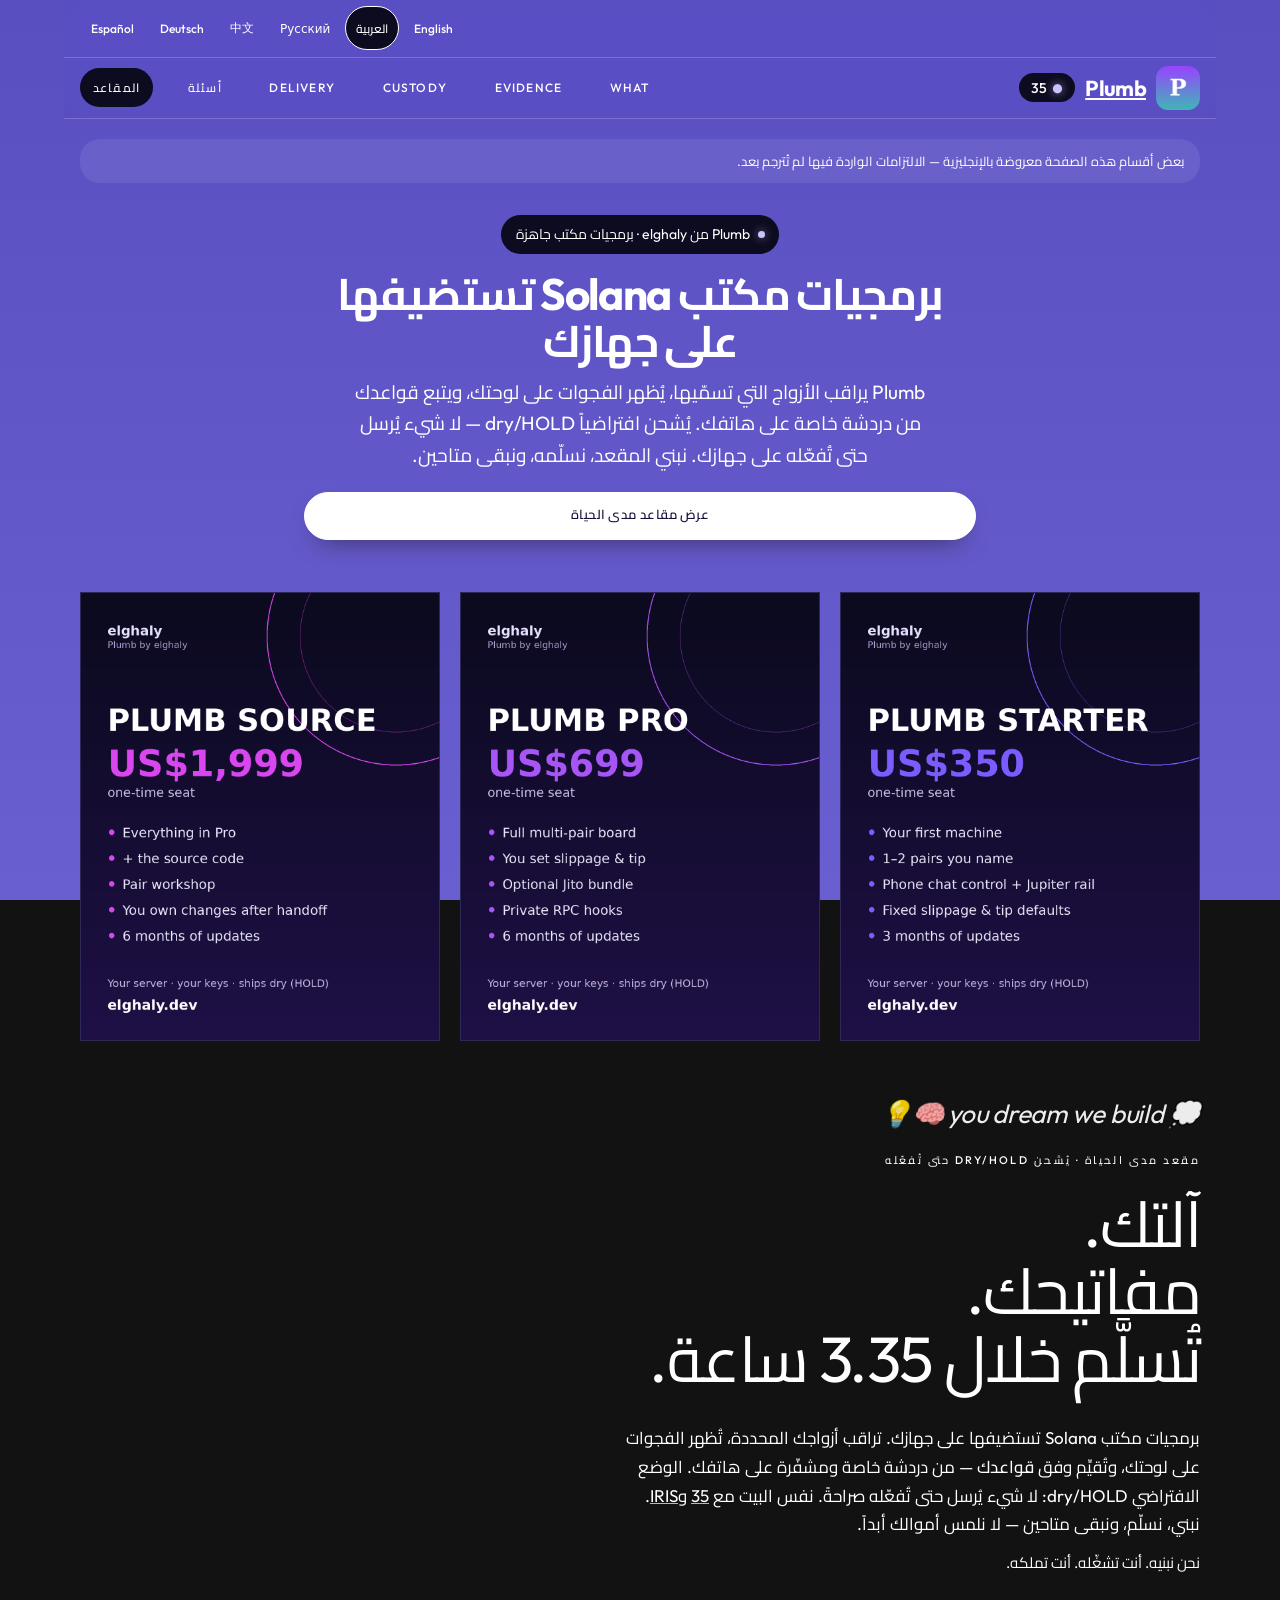
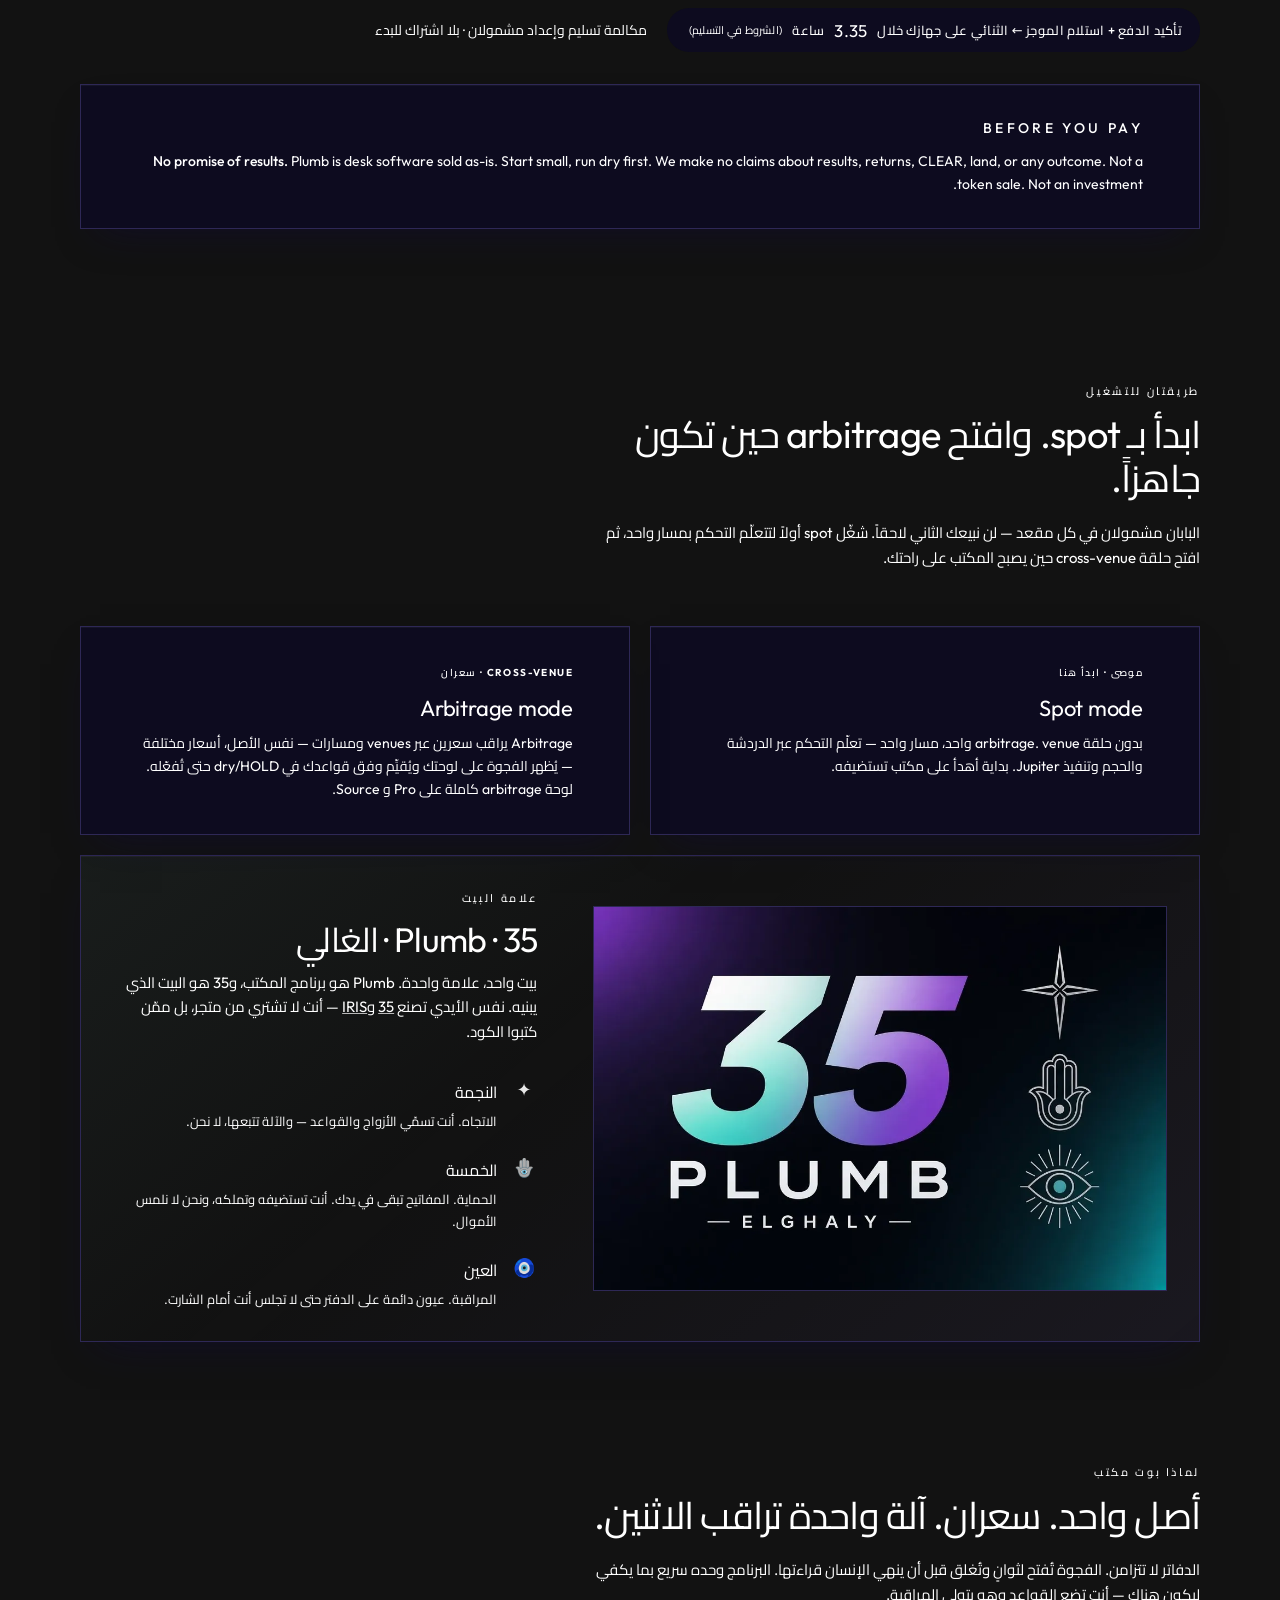
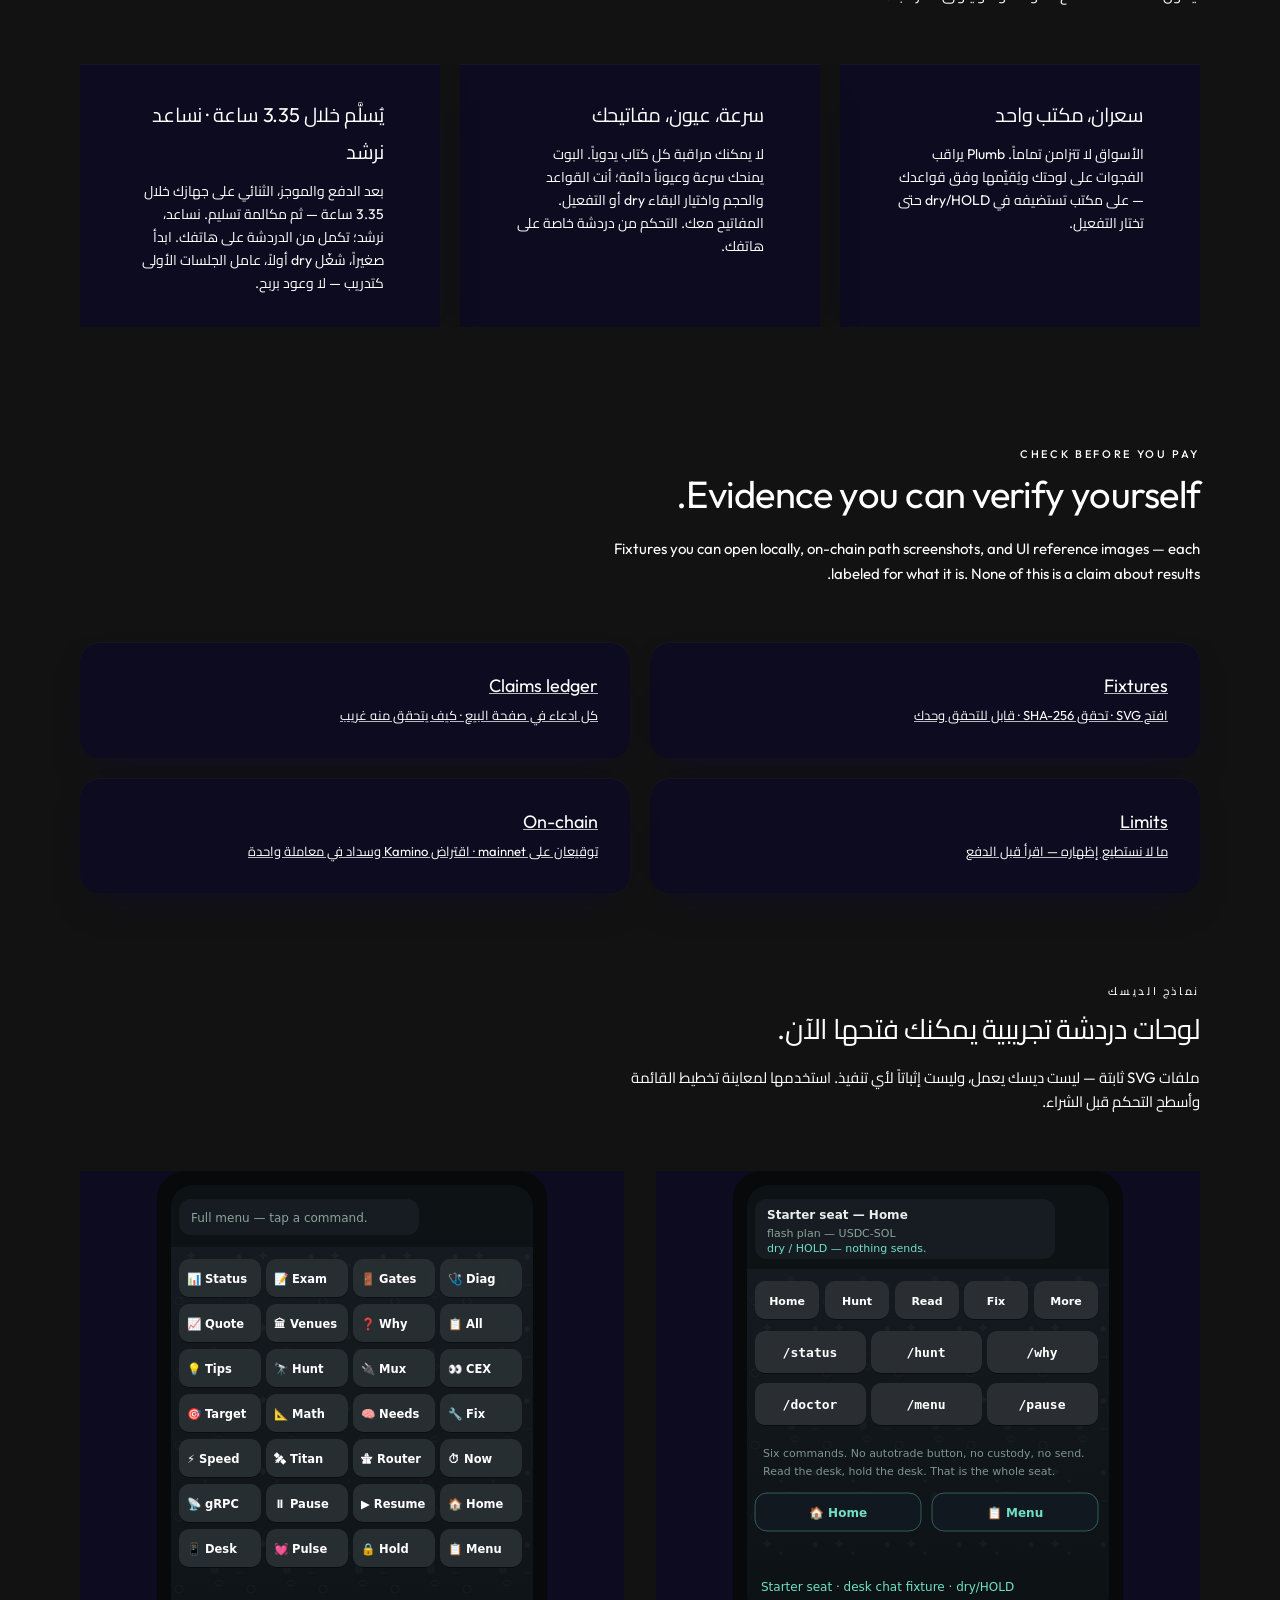
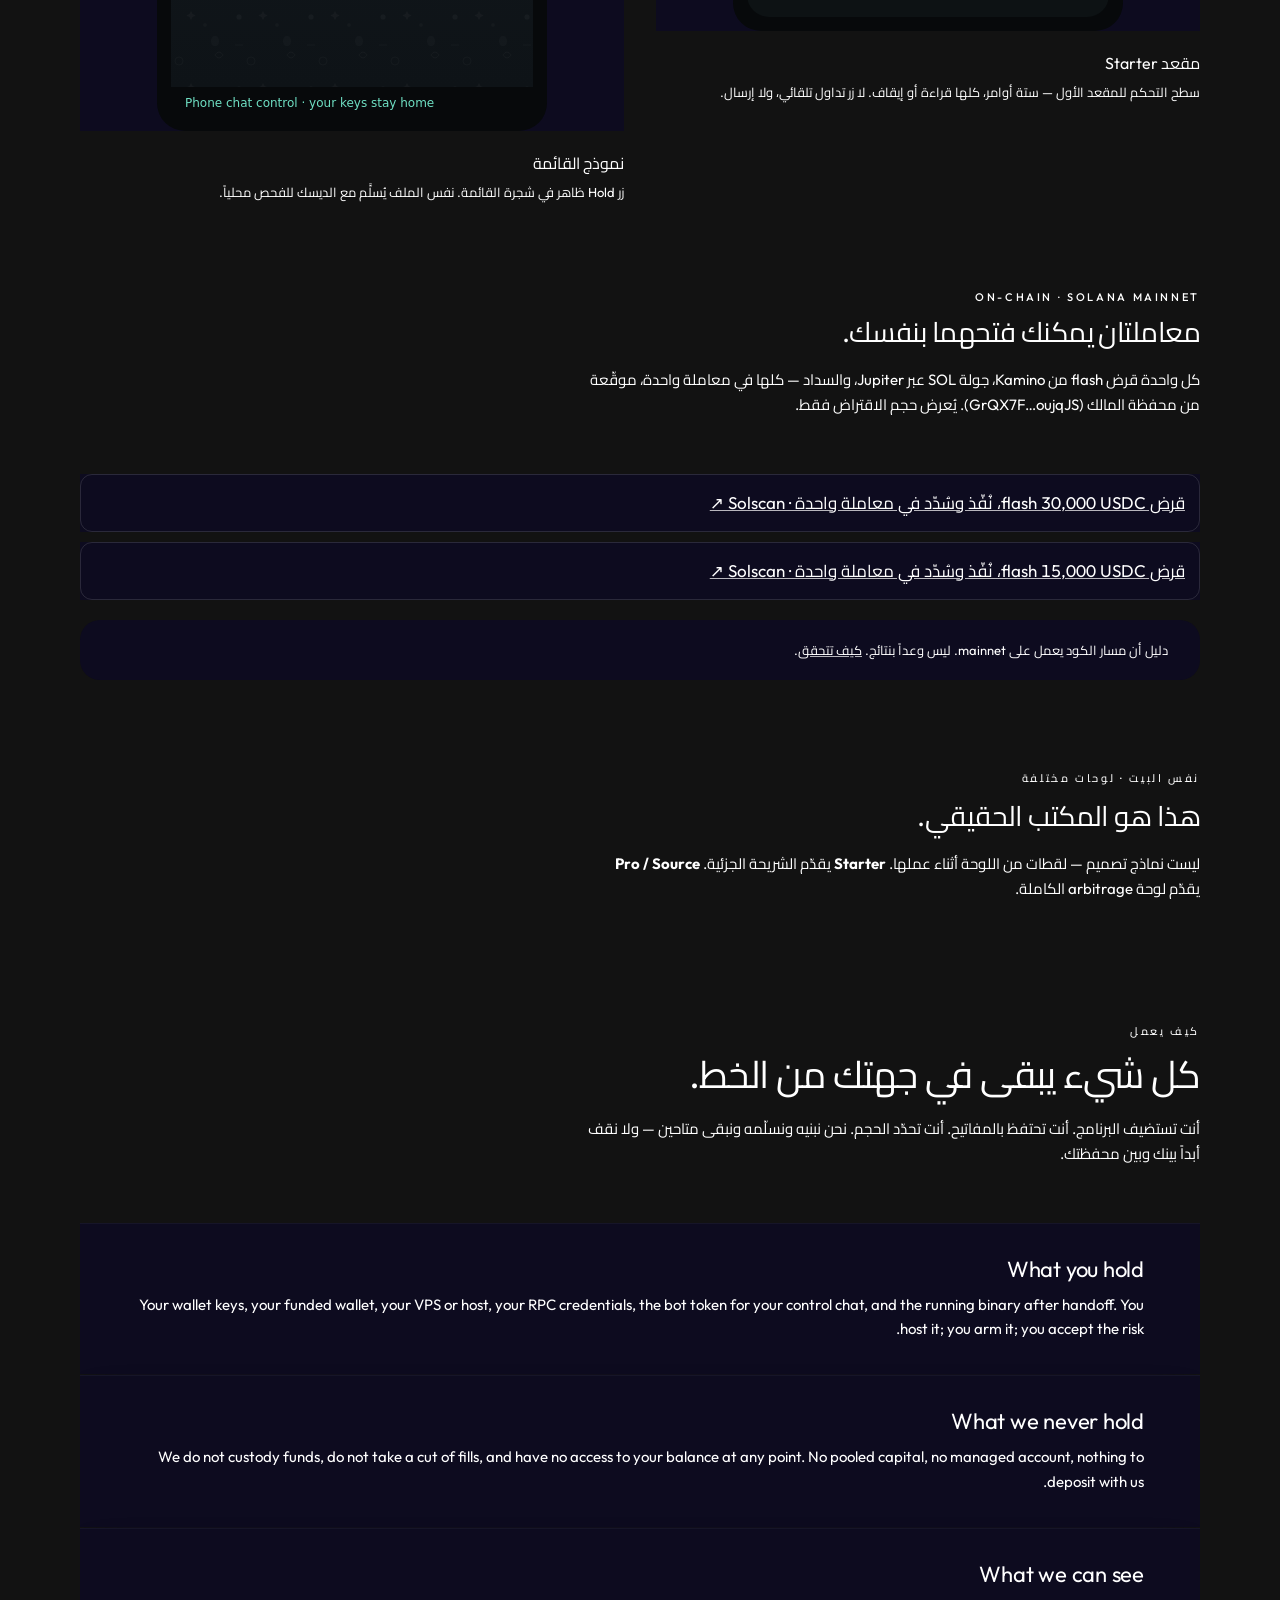
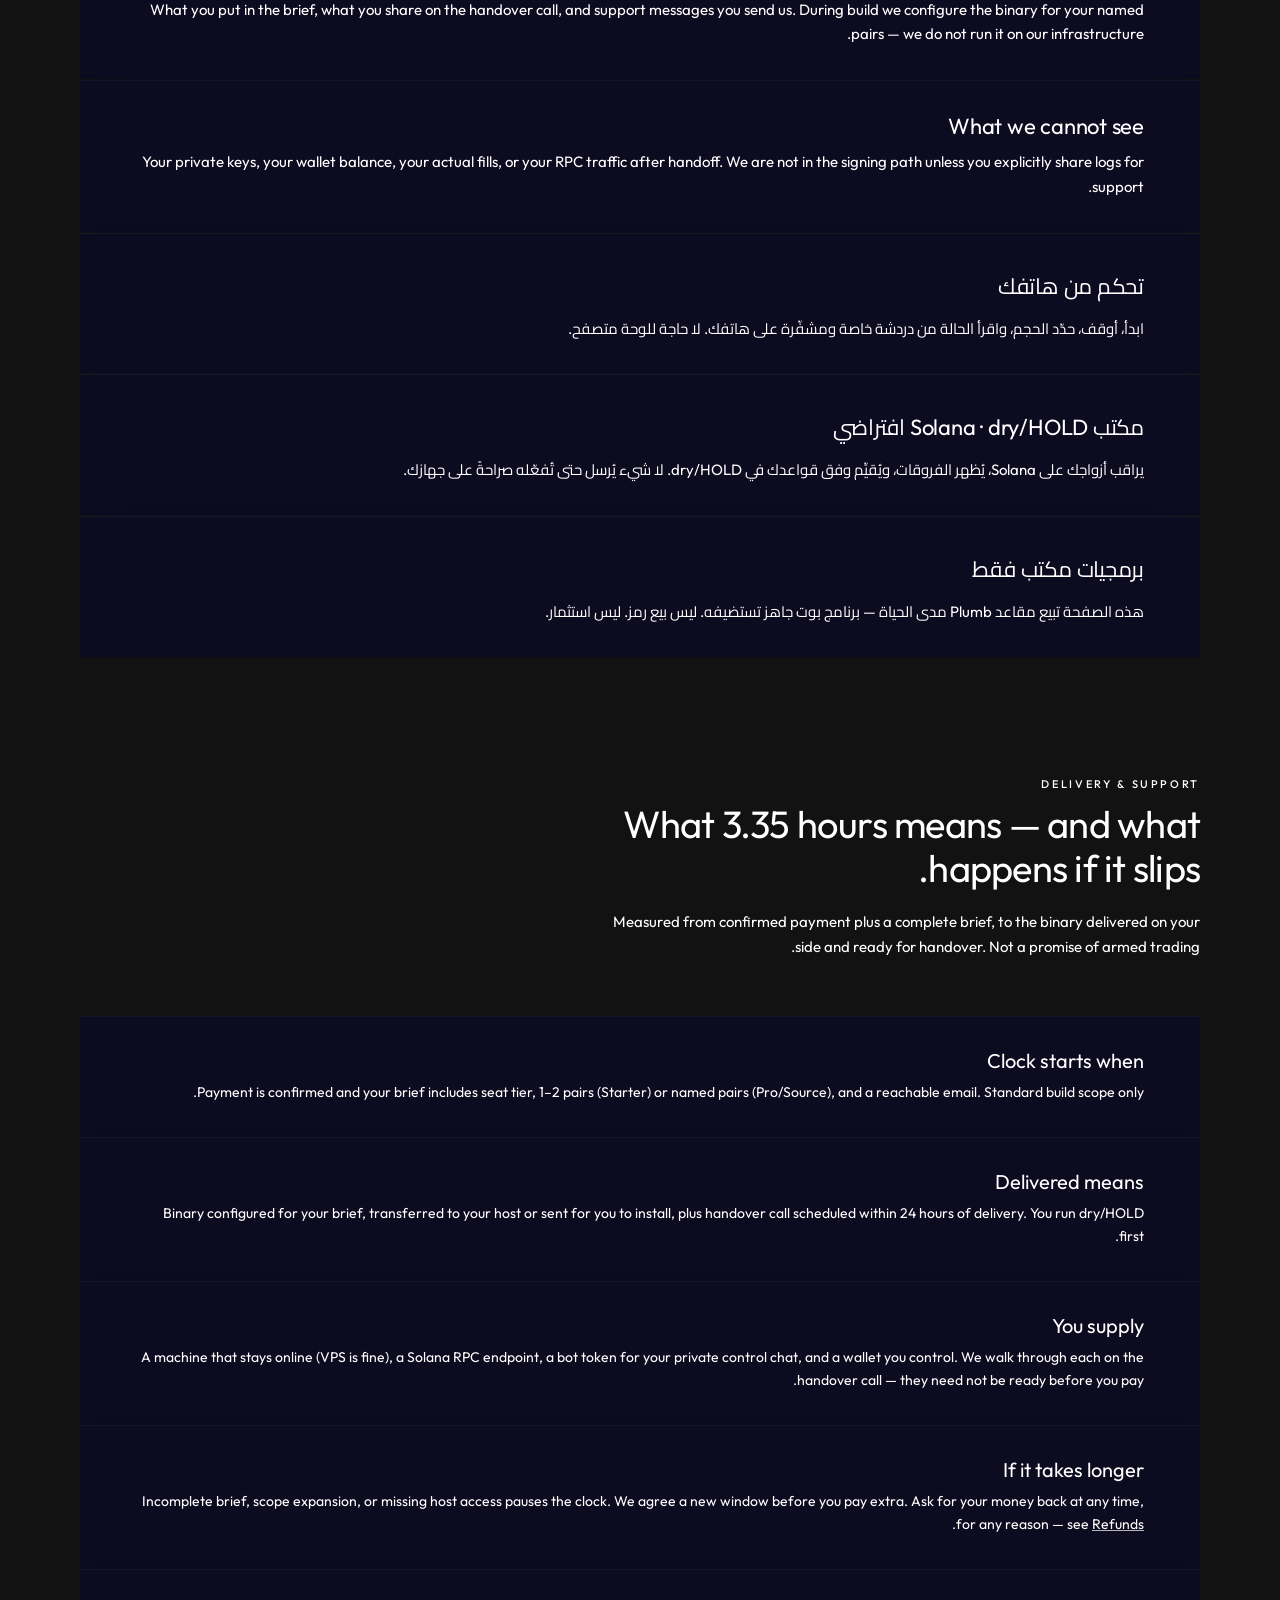
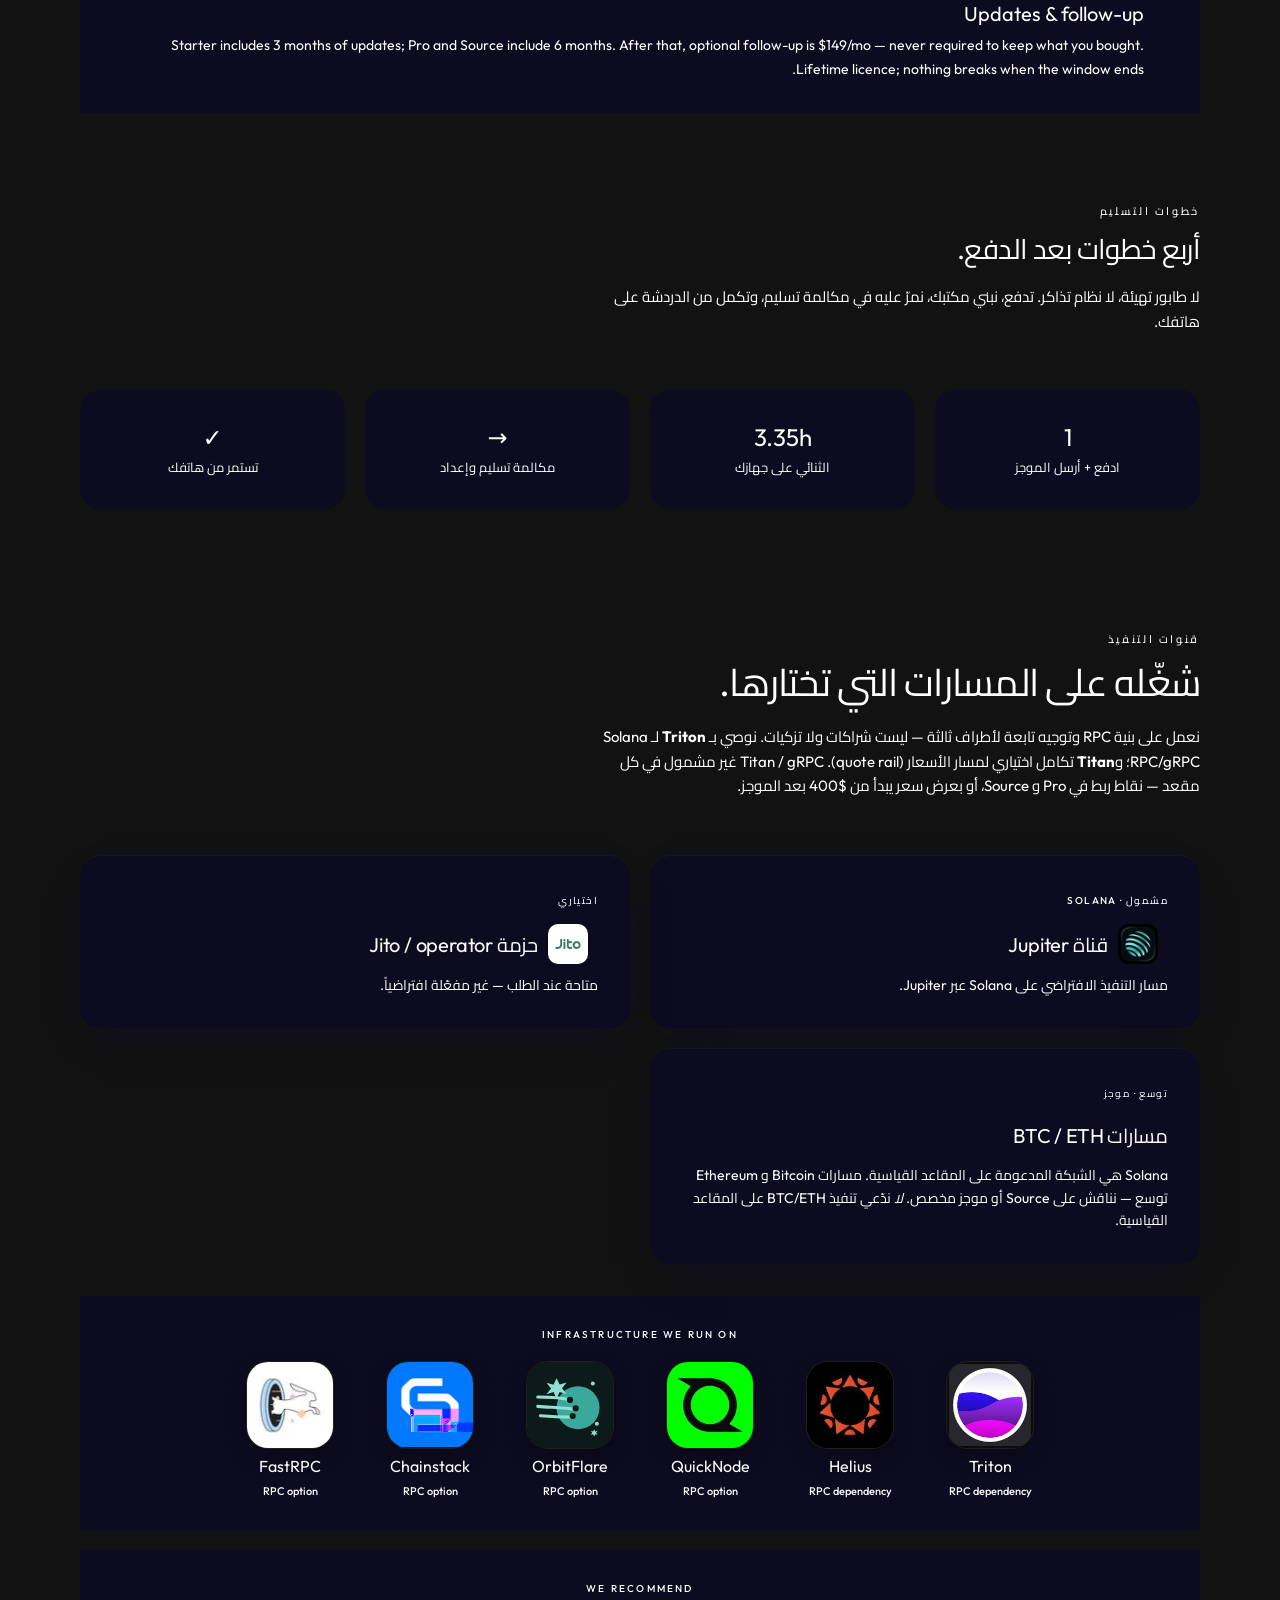
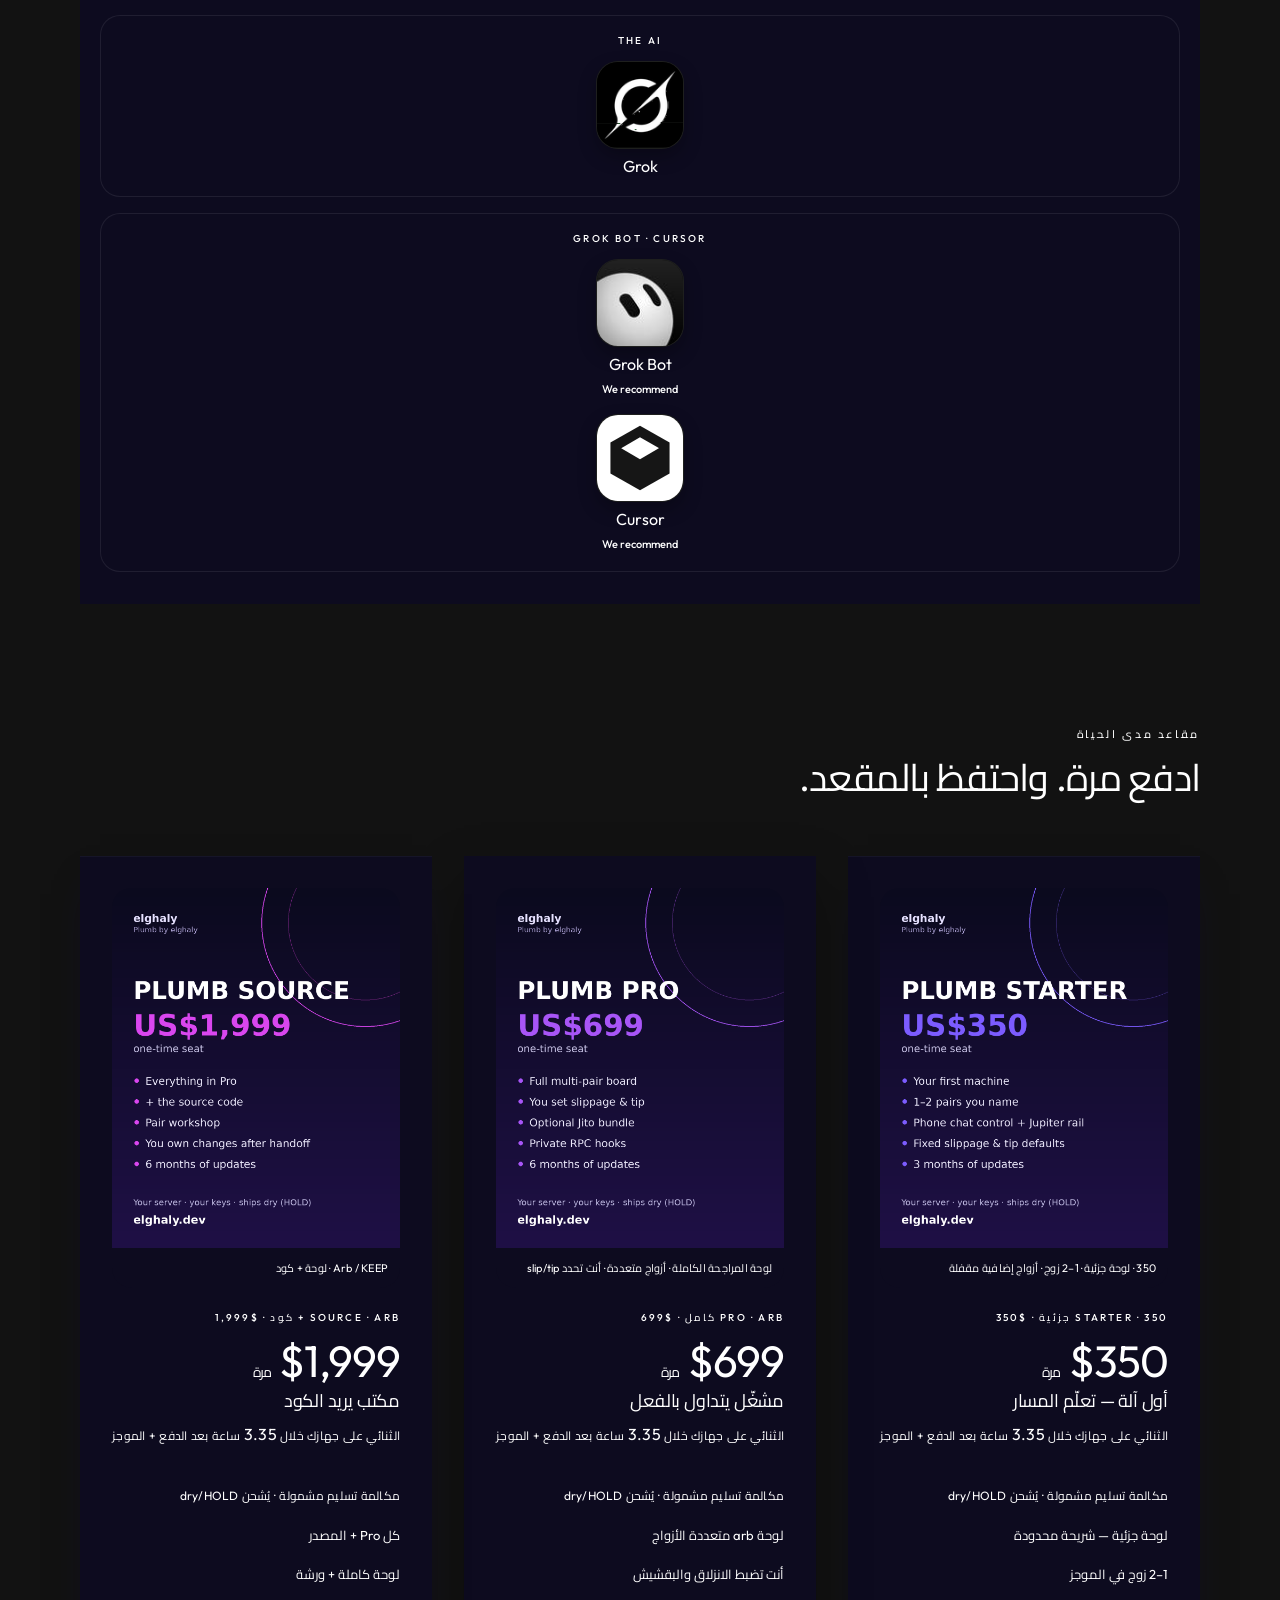
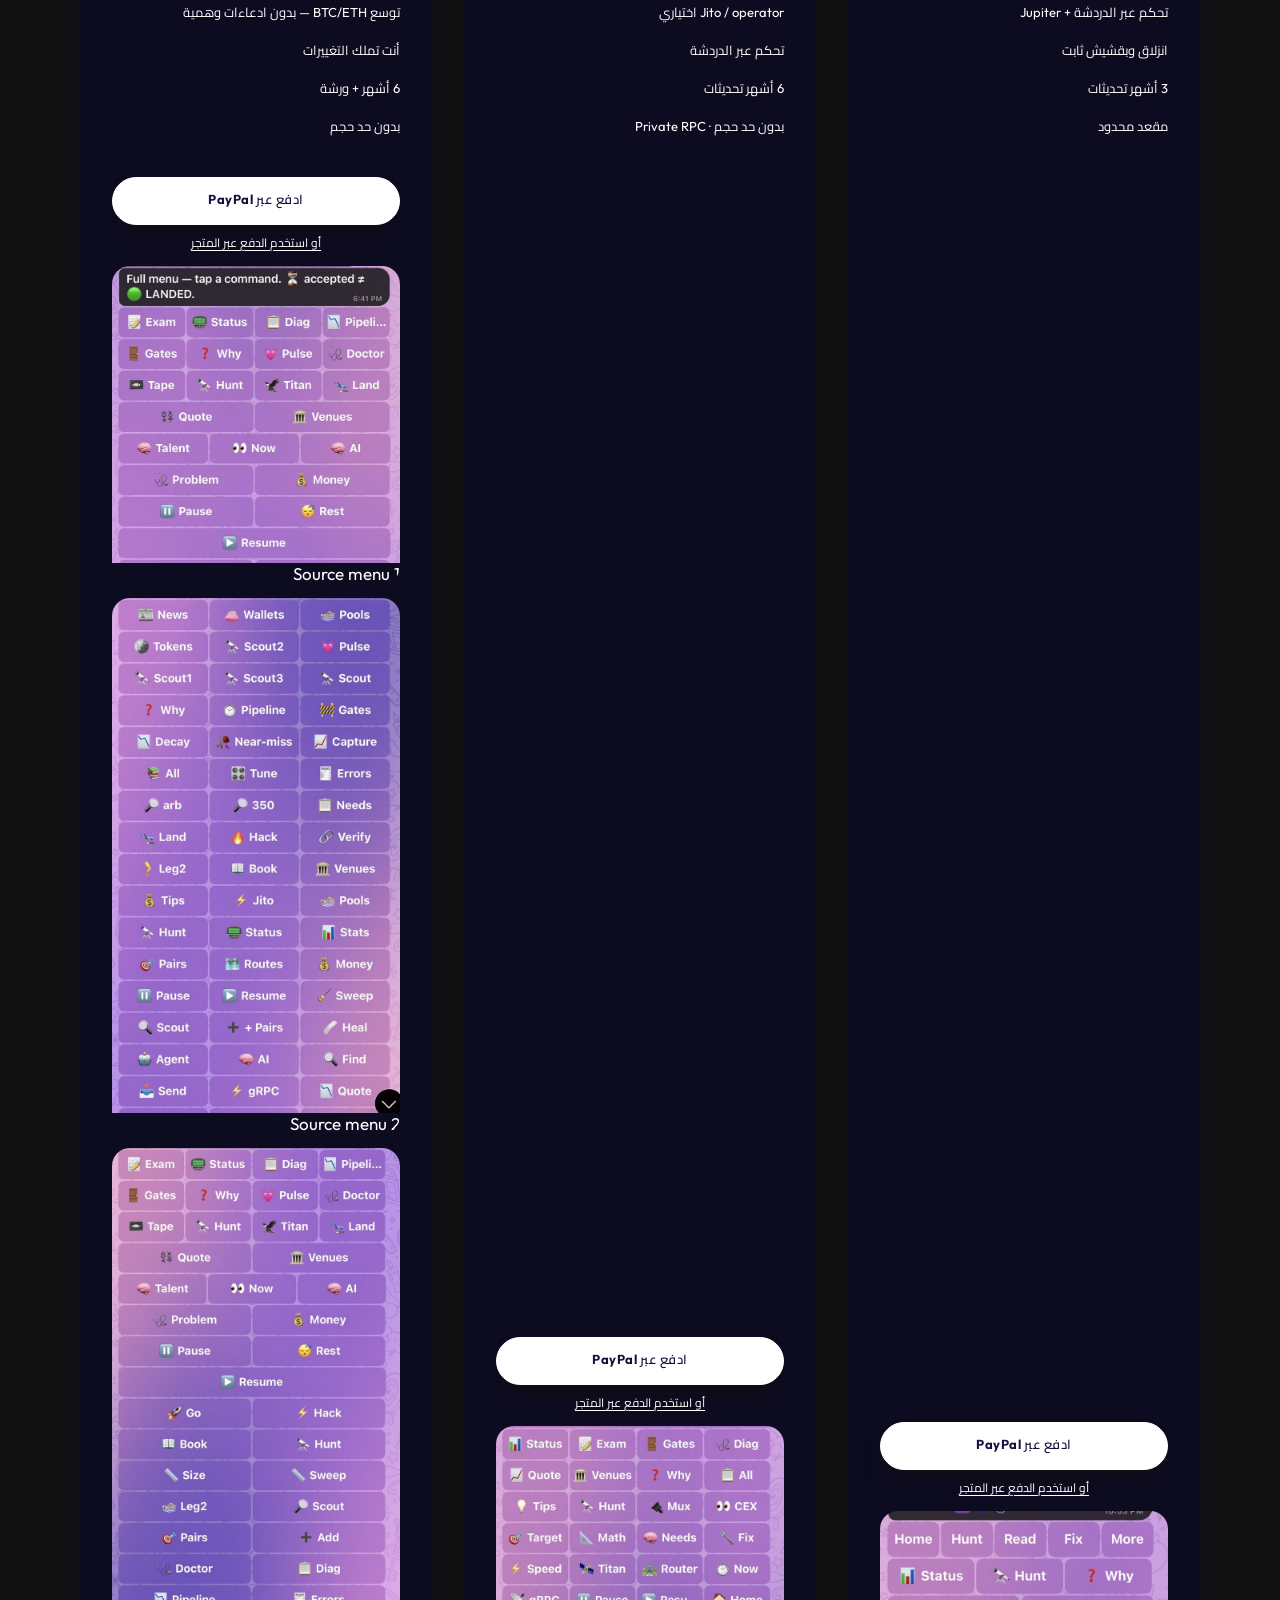
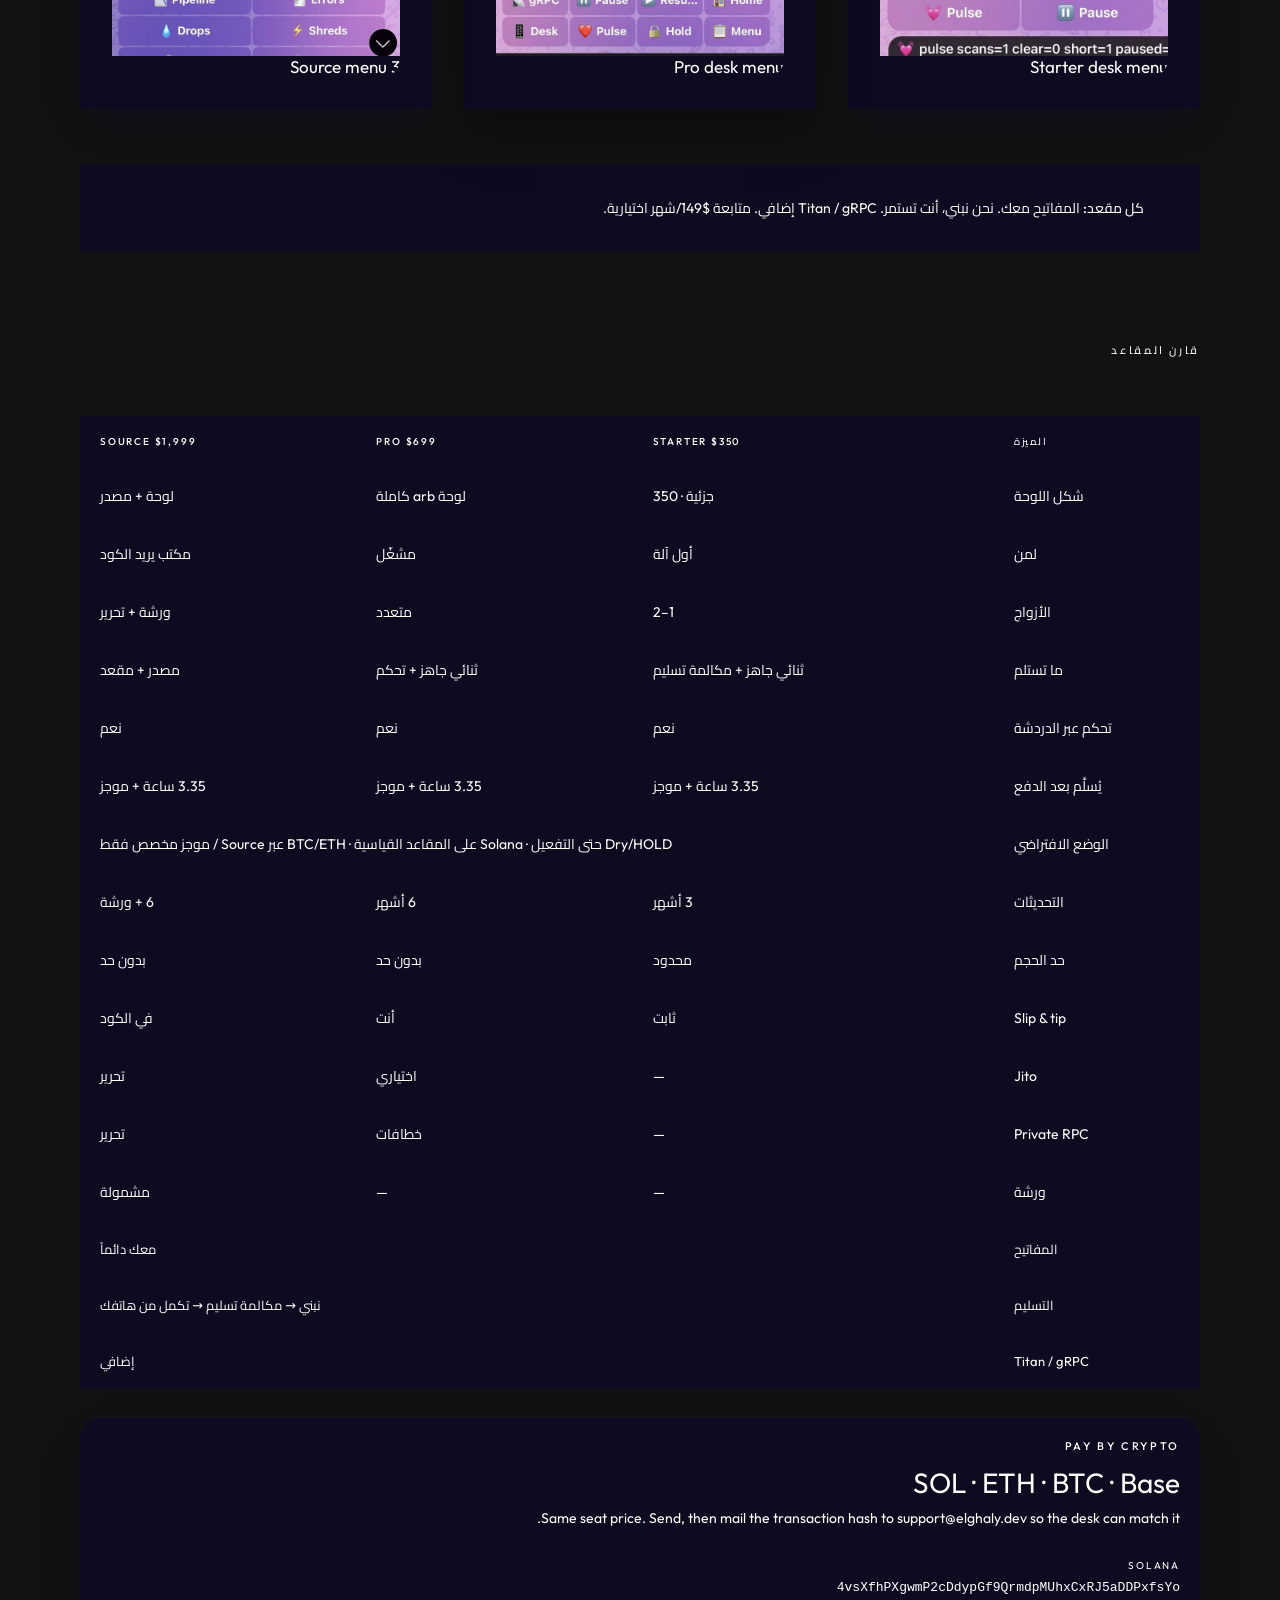
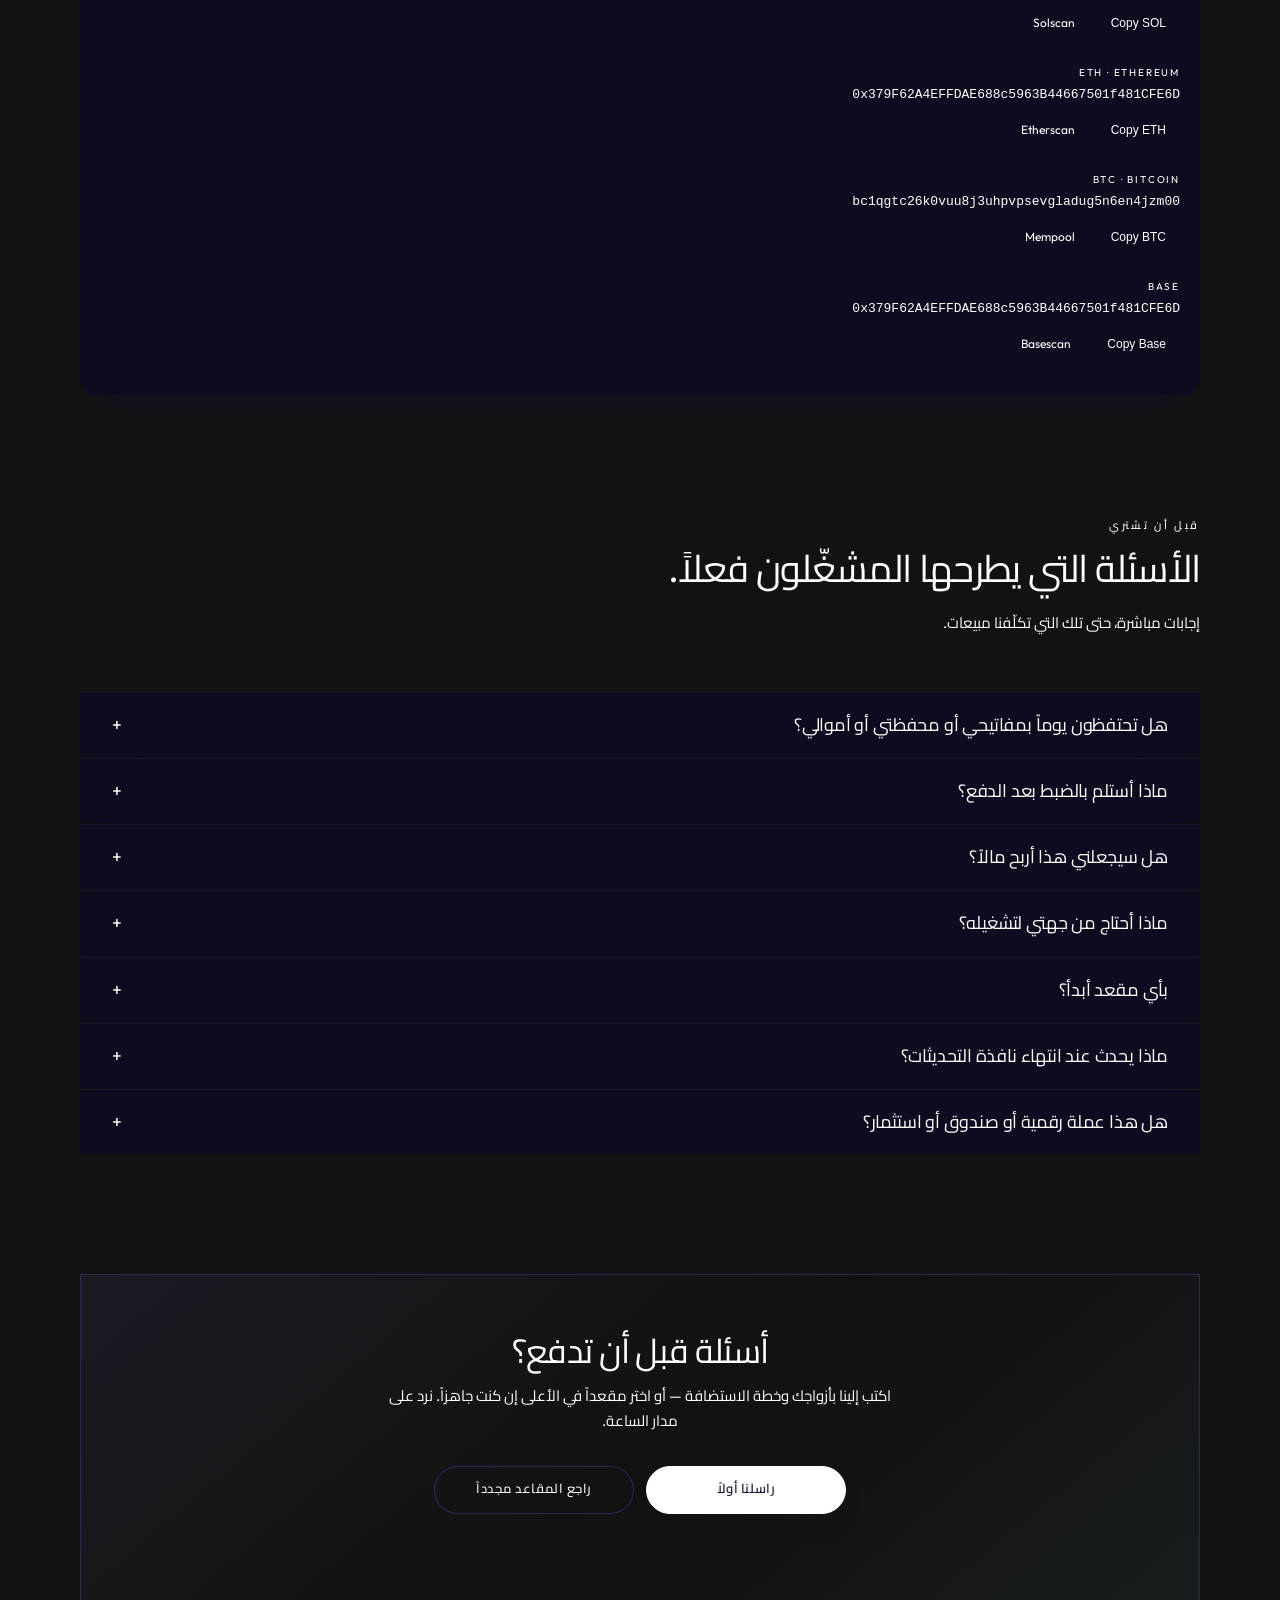
==== ar/index.html @ de475267 "On-chain proof without dates House rule: no dates on the site. The two Kamino flash-loan transaction" ====
<!DOCTYPE html>
<html lang="ar" dir="rtl">
<head>
<base href="/"/>
<meta charset="utf-8"/>
<meta name="viewport" content="width=device-width,initial-scale=1"/>
<title>Plumb — Ready Desk Software</title>
<meta name="description" content="Self-hosted Solana desk software. Ships dry/HOLD. Controlled from a private chat on your phone, Jupiter routes, partial or full pair board. Delivered in 3.35 hours after payment and brief. Lifetime seats."/>
<meta name="theme-color" content="#352373"/>
<meta name="color-scheme" content="dark"/>
<meta name="robots" content="index,follow,max-image-preview:large,max-snippet:-1"/>
<meta name="author" content="Elghaly"/>
<link rel="canonical" href="https://plumb-35.elghaly.dev/ar/"/>
<meta property="og:site_name" content="Plumb — Elghaly"/>
<meta property="og:title" content="Plumb — Ready Desk Software"/>
<meta property="og:description" content="Self-hosted Solana desk. Ships dry/HOLD. Partial or full pair board. Delivered in 3.35 hours after payment and brief."/>
<meta property="og:url" content="https://plumb-35.elghaly.dev/"/>
<meta property="og:type" content="website"/>
<meta property="og:locale" content="en_US"/>
<meta property="og:image" content="https://plumb-35.elghaly.dev/brand-35-plumb.jpg"/>
<meta property="og:image:width" content="1046"/>
<meta property="og:image:height" content="702"/>
<meta property="og:image:alt" content="35 Plumb Elghaly — house mark"/>
<meta name="twitter:card" content="summary_large_image"/>
<meta name="twitter:title" content="Plumb — Ready Desk Software"/>
<meta name="twitter:description" content="Self-hosted Solana desk. Ships dry/HOLD. Partial or full pair board. Delivered in 3.35 hours after payment and brief."/>
<meta name="twitter:image" content="https://plumb-35.elghaly.dev/brand-35-plumb.jpg"/>
<link rel="icon" href="/favicon.ico" sizes="any"/>
<link rel="icon" href="/favicon.png" type="image/png"/>
<link rel="icon" href="/favicon.svg" type="image/svg+xml"/>
<link rel="apple-touch-icon" href="/apple-touch-icon.png"/>
<link rel="manifest" href="site.webmanifest"/>
<link rel="preload" as="image" href="plumb-starter-1080x1350.png" type="image/png" fetchpriority="high"/>
<link rel="stylesheet" href="/css/house-glass.css"/>
<script>window.PLUMB_PAGE_LANG="ar";</script>
<script>
/* Set the js flag and the saved language direction before first paint, so a
   returning Arabic reader never sees an English LTR frame flip to RTL. */
(function(){var d=document.documentElement;d.className+=' js';
try{var l=localStorage.getItem('plumb-lang');
if(l&&/^(en|ar|ru|zh|de|es)$/.test(l)){d.lang=l;d.dir=l==='ar'?'rtl':'ltr';}
else if(typeof window.PLUMB_PAGE_LANG==='string'&&/^(en|ar|ru|zh)$/.test(window.PLUMB_PAGE_LANG)){d.lang=window.PLUMB_PAGE_LANG;d.dir=window.PLUMB_PAGE_LANG==='ar'?'rtl':'ltr';}}catch(e){}})();
</script>
<script type="application/ld+json">
{
 "@context": "https://schema.org",
 "@graph": [
  {
   "@type": "Organization",
   "@id": "https://plumb-35.elghaly.dev/#org",
   "name": "Elghaly",
   "url": "https://plumb-35.elghaly.dev/",
   "logo": "https://plumb-35.elghaly.dev/brand-35-plumb.jpg",
   "email": "support@elghaly.dev",
   "sameAs": [
    "https://35.elghaly.dev",
    "https://iris-35.elghaly.dev"
   ]
  },
  {
   "@type": "WebSite",
   "@id": "https://plumb-35.elghaly.dev/#site",
   "url": "https://plumb-35.elghaly.dev/",
   "name": "Plumb — Ready Desk Software",
   "publisher": {
    "@id": "https://plumb-35.elghaly.dev/#org"
   },
   "inLanguage": [
    "en",
    "ar",
    "ru",
    "zh",
    "de",
    "es"
   ]
  },
  {
   "@type": "SoftwareApplication",
   "@id": "https://plumb-35.elghaly.dev/#app",
   "name": "Plumb",
   "applicationCategory": "FinanceApplication",
   "operatingSystem": "Linux",
   "description": "Self-hosted Solana desk software. Ships dry/HOLD. Controlled from a private chat on your phone, Jupiter routes, partial or full arbitrage pair board. Delivered within 3.35 hours of confirmed payment and brief. You host it and hold your own keys.",
   "url": "https://plumb-35.elghaly.dev/",
   "image": "https://plumb-35.elghaly.dev/brand-35-plumb.jpg",
   "publisher": {
    "@id": "https://plumb-35.elghaly.dev/#org"
   },
   "offers": [
    {
     "@type": "Offer",
     "name": "Starter seat",
     "price": "350",
     "priceCurrency": "USD",
     "description": "Partial pair board, 1–2 pairs, phone chat control and Jupiter rail, fixed slippage and tip defaults, 3 months of updates.",
     "url": "https://plumb-shop.elghaly.dev/products/plumb-starter",
     "availability": "https://schema.org/InStock"
    },
    {
     "@type": "Offer",
     "name": "Pro seat",
     "price": "699",
     "priceCurrency": "USD",
     "description": "Full multi-pair arbitrage board, you set slippage and tip, optional Jito bundle, private RPC hooks, 6 months of updates.",
     "url": "https://plumb-shop.elghaly.dev/products/plumb-pro",
     "availability": "https://schema.org/InStock"
    },
    {
     "@type": "Offer",
     "name": "Source seat",
     "price": "1999",
     "priceCurrency": "USD",
     "description": "Everything in Pro plus the source code, pair workshop and 6 months of updates.",
     "url": "https://plumb-shop.elghaly.dev/products/plumb-source",
     "availability": "https://schema.org/InStock"
    }
   ]
  },
  {
   "@type": "FAQPage",
   "@id": "https://plumb-35.elghaly.dev/#faq",
   "mainEntity": [
    {
     "@type": "Question",
     "name": "Do you ever hold my keys, my wallet, or my funds?",
     "acceptedAnswer": {
      "@type": "Answer",
      "text": "No. Plumb runs on your machine with your keys and your wallet. We do not custody funds, do not take a cut of fills, and have no access to your balance at any point."
     }
    },
    {
     "@type": "Question",
     "name": "What exactly do I get after I pay?",
     "acceptedAnswer": {
      "@type": "Answer",
      "text": "A ready bot built for the pairs you name in the brief, delivered within 3.35 hours of confirmed payment and brief, plus a handover call to get it running on your host. Starter and Pro ship the running binary; Source ships the source code as well. Every seat is controlled from a private chat on your phone. Ships dry/HOLD by default."
     }
    },
    {
     "@type": "Question",
     "name": "Will this make me money?",
     "acceptedAnswer": {
      "@type": "Answer",
      "text": "We make no promise of results. Plumb is a tool that gives you speed and constant eyes on the book, but the rules, the size and the risk are yours. Markets can move against you and you can lose money."
     }
    },
    {
     "@type": "Question",
     "name": "What do I need on my side to run it?",
     "acceptedAnswer": {
      "@type": "Answer",
      "text": "A machine that stays online such as a small VPS, a Solana RPC endpoint, a bot token for your private control chat, and a funded wallet you control. We walk through each of these on the handover call."
     }
    },
    {
     "@type": "Question",
     "name": "Which seat should I start on?",
     "acceptedAnswer": {
      "@type": "Answer",
      "text": "Starter if this is your first desk bot. Pro if you already trade actively and want the multi-pair arbitrage board with your own slippage and tip settings. Source only if you intend to edit the code yourself."
     }
    },
    {
     "@type": "Question",
     "name": "What happens when the update window ends?",
     "acceptedAnswer": {
      "@type": "Answer",
      "text": "Nothing breaks. The seat is a lifetime licence and the desk keeps running. Updates are included for 3 months on Starter and 6 months on Pro and Source; continued updates afterwards are an optional $149/mo."
     }
    },
    {
     "@type": "Question",
     "name": "Is this a token, a fund, or an investment?",
     "acceptedAnswer": {
      "@type": "Answer",
      "text": "No. You are buying software once and running it yourself. There is no token, no pooled capital, no managed account and nothing to deposit with us."
     }
    }
   ]
  }
 ]
}
</script>

<link rel="alternate" hreflang="en" href="https://plumb-35.elghaly.dev/"/>
<link rel="alternate" hreflang="ar" href="https://plumb-35.elghaly.dev/ar/"/>
<link rel="alternate" hreflang="ru" href="https://plumb-35.elghaly.dev/ru/"/>
<link rel="alternate" hreflang="zh" href="https://plumb-35.elghaly.dev/zh/"/>
<link rel="alternate" hreflang="x-default" href="https://plumb-35.elghaly.dev/"/>
</head>
<body>
<a class="skip-link" href="#main" id="skipLink">Skip to content</a>
<div class="wrap">
  <header class="nav">
    <div class="nav__langbar">
      <div class="nav__langbar-in">
        <nav class="lang-switch" aria-label="Language">
          <a class="lang-btn active" href="/" data-lang="en" hreflang="en" lang="en">English</a>
          <a class="lang-btn" href="/ar/" data-lang="ar" hreflang="ar" lang="ar">العربية</a>
          <a class="lang-btn" href="/ru/" data-lang="ru" hreflang="ru" lang="ru">Русский</a>
          <a class="lang-btn" href="/zh/" data-lang="zh" hreflang="zh" lang="zh">中文</a>
          <button type="button" class="lang-btn" data-lang="de">Deutsch</button>
          <button type="button" class="lang-btn" data-lang="es">Español</button>
        </nav>
      </div>
    </div>
    <div class="nav__in">
      <div class="nav__start">
        <div class="brand">
          <img class="brand-p" src="/logo.png" width="56" height="56" alt="" aria-hidden="true"/>
          <a href="#top" class="brand-logo" aria-label="Plumb 35 — Elghaly, back to top">
            <span class="bl-35" aria-hidden="true">Plumb</span>
          </a>
        </div>
        <span class="house-badge" title="35 house mark"><span class="house-badge__dot" aria-hidden="true">●</span> 35</span>
      </div>
      <nav class="site-nav" aria-label="Sections">
        <a href="#what" id="navWhat">What</a>
        <a href="#evidence" id="navEvidence">Evidence</a>
        <a href="#custody" id="navCustody">Custody</a>
        <a href="#delivery" id="navDelivery">Delivery</a>
        <a href="#faq" id="navFaq">FAQ</a>
        <a href="#seats" class="nav-cta" id="navSeats">Seats</a>
      </nav>
    </div>
  </header>

  <main id="main">
  <p class="locale-notice" id="homeLocaleNote" hidden></p>
  <section class="intro-hero" aria-labelledby="introTitle">
    <p class="intro-hero__eyebrow" id="introEyebrow">Plumb by elghaly · ready desk software</p>
    <h1 class="intro-hero__title" id="introTitle">Self-hosted Solana desk software you run on your machine</h1>
    <p class="intro-hero__lede" id="introLede">Plumb watches the pairs you name, surfaces gaps on your board, and follows your rules from a private chat on your phone. It ships dry/HOLD by default — nothing sends until you arm it on your hardware. We build the seat, hand it over, and stay reachable.</p>
    <p class="intro-hero__cta"><a class="btn btn-primary" id="introCta" href="#seats">See lifetime seats</a></p>
  </section>
  <section class="hero" id="top">
    <div class="hero-products" aria-label="Lifetime seats">
      <a href="#seats"><img src="plumb-starter-1080x1350.png" width="1080" height="1350" alt="Plumb Starter — US$350 one-time seat" fetchpriority="high" decoding="async"/></a>
      <a href="#seats"><img src="plumb-pro-1080x1350.png" width="1080" height="1350" alt="Plumb Pro — US$699 one-time seat" loading="lazy" decoding="async"/></a>
      <a href="#seats"><img src="plumb-source-1080x1350.png" width="1080" height="1350" alt="Plumb Source — US$1,999 one-time seat" loading="lazy" decoding="async"/></a>
    </div>
    <p class="flagship brand-lock">💭 you dream we build 🧠💡</p>
    <div class="hero-copy">
      <p class="eyebrow" id="heroEyebrow">Lifetime seat · ships dry · HOLD until you arm it</p>
      <h1 id="heroH1">Your machine.<br/>Your keys.<br/>Delivered in 3.35 hours.</h1>
      <p class="lede" id="heroLede">Self-hosted Solana desk software you run on your hardware. Watches your named pairs, surfaces gaps on your board, and evaluates against <strong>your</strong> rules — controlled from a private, encrypted chat on your phone. Default posture is dry/HOLD: nothing sends until you explicitly arm it. Same house as <a href="https://35.elghaly.dev">35</a> and <a href="https://iris-35.elghaly.dev">IRIS</a>. We build, hand over, and stay reachable — we never touch your funds.</p>
      <p class="pitch-line" id="heroPitch">We build it. You run it. You keep it.</p>
    </div>
    <div class="hero-meta">
      <p class="delivery" id="heroDelivery">Payment confirmed + brief received → binary on your side in <time>3.35</time> hours <span class="delivery-note" id="heroDeliveryNote">(conditions in Delivery)</span></p>
      <p class="hero-help" id="heroHelp">Handover call and setup included · no subscription to start</p>
    </div>
    <aside class="trust-band reveal" aria-labelledby="trustTitle">
      <p class="section-label" id="trustLabel">Before you pay</p>
      <p id="trustTitle"><strong id="trustStrong">No promise of results.</strong> <span id="trustNote">Plumb is desk software sold as-is. Start small, run dry first. We make no claims about results, returns, CLEAR, land, or any outcome. Not a token sale. Not an investment.</span></p>
    </aside>
  </section>

  <section id="what" class="reveal" aria-labelledby="modesTitle">
    <div class="section-head">
      <p class="section-label" id="modesLabel">Two ways to run it</p>
      <h2 class="section-title" id="modesTitle">Start on spot. Open arbitrage when you are ready.</h2>
      <p class="section-note" id="modesNote">Both doors ship on every seat — you are not upsold into the second one later. Run spot first to learn the controls with one path at a time, then switch on the cross-venue loop when the desk feels like yours.</p>
    </div>
    <div class="modes-grid">
      <article class="mode-card">
        <span class="mode-tag" id="m1t">Recommended · start here</span>
        <h3 id="m1h">Spot mode</h3>
        <p id="m1">No arbitrage loop. One venue, one path at a time — learn chat control, sizing, and Jupiter execution on the pairs you name. A calmer first run on a self-hosted desk you hold.</p>
      </article>
      <article class="mode-card">
        <span class="mode-tag" id="m2t">Cross-venue · two prices</span>
        <h3 id="m2h">Arbitrage mode</h3>
        <p id="m2">Arbitrage watches two prices across venues and routes — same asset, different quotes — surfaces the gap on your board, and evaluates against your rules in dry/HOLD until you arm it. Full arbitrage board on Pro and Source.</p>
      </article>
    </div>
  </section>

  <section class="brand-plate reveal" id="brand" aria-labelledby="bpTitle">
    <div class="brand-plate-inner">
      <figure class="brand-plate-figure">
        <picture><source srcset="brand-35-plumb.webp" type="image/webp"/><img src="brand-35-plumb.jpg" width="1046" height="702" loading="lazy" decoding="async"
             alt="35 Plumb Elghaly house mark — the numerals 35 in a teal-to-violet gradient over PLUMB and ELGHALY, beside the star, hamsa and eye marks"/></picture>
      </figure>
      <div class="brand-plate-copy">
        <p class="section-label" id="bpLabel">The house mark</p>
        <h2 class="section-title" id="bpTitle">35 · Plumb · Elghaly</h2>
        <p class="section-note" id="bpNote">One house, one mark. Plumb is the desk software; 35 is the house that builds it. The same hands ship <a href="https://35.elghaly.dev">35</a> and <a href="https://iris-35.elghaly.dev">IRIS</a> — you are not buying from a storefront, you are buying from the people who wrote it.</p>
        <ul class="brand-glyphs">
          <li>
            <span class="glyph" aria-hidden="true">✦</span>
            <div><strong id="bg1h">The star</strong><span class="glyph-note" id="bg1">Direction. You name the pairs and the rules — the machine follows them, not us.</span></div>
          </li>
          <li>
            <span class="glyph" aria-hidden="true">🪬</span>
            <div><strong id="bg2h">The hamsa</strong><span class="glyph-note" id="bg2">Protection. Keys stay in your hands. You host it, you hold it, we never touch funds.</span></div>
          </li>
          <li>
            <span class="glyph" aria-hidden="true">🧿</span>
            <div><strong id="bg3h">The eye</strong><span class="glyph-note" id="bg3">Watch. Constant eyes on the book so you do not have to sit on the chart.</span></div>
          </li>
        </ul>
      </div>
    </div>
  </section>

  <section id="why-arbitrage" class="reveal">
    <div class="section-head">
      <p class="section-label" id="whyLabel">Why a desk bot</p>
      <h2 class="section-title" id="whyTitle">Same asset. Two prices. One machine watching both.</h2>
      <p class="section-note" id="whyNote">Books do not sync. The gap opens for seconds and closes before a human finishes reading it. Software is the only thing fast enough to be there — so you set the rules and let it hold the watch.</p>
    </div>
    <div class="why-grid">
      <article class="why-card">
        <h3 id="why1h">Two prices, one desk</h3>
        <p id="why1">Markets do not sync perfectly. A pair can quote differently on two venues or Jupiter routes. Plumb watches those gaps, surfaces them on your board, and evaluates them against your rules — on a self-hosted desk you run in dry/HOLD until you choose to arm.</p>
      </article>
      <article class="why-card">
        <h3 id="why2h">Speed, eyes, your keys</h3>
        <p id="why2">You cannot watch every book by hand. A desk bot brings speed and constant eyes; you bring the rules, the size, and the choice to stay dry or arm when ready. Keys stay with you. Control stays in a private chat on your phone — no browser dashboard required.</p>
      </article>
      <article class="why-card">
        <h3 id="why3h">Delivered in 3.35 hours · we help we guide</h3>
        <p id="why3">After payment and brief, your binary is on your side within 3.35 hours — then a handover call. We help, we guide; you continue from the chat on your phone. Start small, run dry first, treat early sessions as training — not hype, not a promise of results.</p>
      </article>
    </div>
  </section>

  <section id="evidence" class="reveal" aria-labelledby="evTitle">
    <div class="section-head">
      <p class="section-label" id="evLabel">Check before you pay</p>
      <h2 class="section-title" id="evTitle">Evidence you can verify yourself.</h2>
      <p class="section-note" id="evNote">Fixtures you can open locally, on-chain path screenshots, and UI reference images — each labeled for what it is. None of this is a claim about results.</p>
    </div>
    <nav class="proof-links" aria-label="Proof pages">
      <a class="proof-link" href="proof/fixtures/">
        <strong id="proofFixturesT">Fixtures</strong>
        <span id="proofFixturesD">Open SVGs · SHA-256 check · verifiable alone</span>
      </a>
      <a class="proof-link" href="proof/claims/">
        <strong id="proofClaimsT">Claims ledger</strong>
        <span id="proofClaimsD">Every sales-page claim · how a stranger checks it</span>
      </a>
      <a class="proof-link" href="proof/limits/">
        <strong id="proofLimitsT">Limits</strong>
        <span id="proofLimitsD">What we cannot show — read before you pay</span>
      </a>
      <a class="proof-link" href="proof/onchain/">
        <strong id="proofOnchainT">On-chain</strong>
        <span id="proofOnchainD">Transaction path · signature or illustrations only</span>
      </a>
    </nav>
    <div class="section-head" style="margin-top:var(--space-lg)">
      <p class="section-label" id="glanceLabel">Desk fixtures</p>
      <h3 class="section-title" id="glanceTitle" style="font-size:clamp(22px,3vw,28px)">Synthetic chat boards you can open now.</h3>
      <p class="section-note" id="glanceNote">Static SVG fixtures — not a running desk, not proof of fills. Use them to see menu layout and control surfaces before you buy.</p>
    </div>
    <div class="fixture-grid">
      <figure>
        <a href="desk-first-seat.svg" target="_blank" rel="noopener"><img src="desk-first-seat.svg" alt="Starter seat fixture — Home nav and the six commands the entry seat ships with" width="390" height="460" loading="lazy" decoding="async"/></a>
        <figcaption>
          <strong id="gf1h">Starter seat</strong>
          <span id="gf1">The entry seat's control surface — six commands, all read-or-hold. No autotrade button, no send.</span>
        </figcaption>
      </figure>
      <figure>
        <a href="desk-menu.svg" target="_blank" rel="noopener"><img src="desk-menu.svg" alt="Menu fixture — desk chat menu with Hold control" width="390" height="560" loading="lazy" decoding="async"/></a>
        <figcaption>
          <strong id="gf2h">Menu fixture</strong>
          <span id="gf2">Hold control visible in the menu tree. Same file ships with the desk for local inspection.</span>
        </figcaption>
      </figure>
    </div>
    <div class="section-head" style="margin-top:var(--space-xl)">
      <p class="section-label" id="onchainLabel">On-chain · Solana mainnet</p>
      <h3 class="section-title" id="onchainTitle" style="font-size:clamp(22px,3vw,28px)">Two transactions you can open yourself.</h3>
      <p class="section-note" id="onchainNote">Each is a Kamino flash loan, a Jupiter SOL round-trip and the repay, all in one transaction, signed by the owner&#39;s own wallet (GrQX7F…oujqJS). Only the borrow size is shown.</p>
    </div>
    <ul class="onchain-list">
      <li id="onchainRow1"><a href="https://solscan.io/tx/UBDrxUXdSe2hYgaLMLPoVzbczgKexvH4fvvMrFDfZ4aCjQS148dsb5V1CCx2E4Cii4Sk7kngnERQoJT7KiPqUQC" rel="noopener" target="_blank">30,000 USDC flash loan, executed and repaid in one transaction · Solscan ↗</a></li>
      <li id="onchainRow2"><a href="https://solscan.io/tx/4VaChnq4qMnfRL221CAKqDmpC4Jqe3Agte9ga2Ehqdcfcyn21eHZHVTkFBcR7NMjY7e3EaxXmZcN8nv1bMuyxG2U" rel="noopener" target="_blank">15,000 USDC flash loan, executed and repaid in one transaction · Solscan ↗</a></li>
    </ul>
    <p class="proof-flash-note" id="onchainLine">Proof the code path runs on mainnet. Not a promise of results. <a href="proof/onchain/">How to check them</a>.</p>
    <div class="section-head" style="margin-top:var(--space-xl)">
      <p class="section-label" id="galLabel">Board UI reference</p>
      <h3 class="section-title" id="galTitle" style="font-size:clamp(22px,3vw,28px)">Desk screenshots — UI reference only.</h3>
      <p class="section-note" id="galNote">These are labeled screenshots of board layouts, not reproducible proof and not a promise of current market behavior. <strong>Starter</strong> ships the partial slice. <strong>Pro / Source</strong> ships the full arbitrage board.</p>
    </div>
    <div class="gallery">
      <figure>
        <picture><source srcset="board-partial-350.webp" type="image/webp"/><img class="board-shot" src="board-partial-350.png" alt="Starter partial pair board — UI reference, limited pairs" width="800" height="520" loading="lazy" decoding="async"/></picture>
        <figcaption>
          <span class="tag" id="g2t">Starter $350 · UI reference</span>
          <strong id="g2h">350 · partial board</strong>
          <span id="g2">Pair slice — 1–2 pairs, capped, fixed defaults. A limited slice, not the full desk.</span>
        </figcaption>
      </figure>
      <figure>
        <picture><source srcset="board-full-arb.webp" type="image/webp"/><img class="board-shot" src="board-full-arb.png" alt="Pro Source full multi-pair board — UI reference" width="1000" height="560" loading="lazy" decoding="async"/></picture>
        <figcaption>
          <span class="tag" id="g3t">Pro $699 · Source $1,999 · UI reference</span>
          <strong id="g3h">Full arbitrage board</strong>
          <span id="g3">Multi-pair desk layout — you set slip/tip, no size cap from us.</span>
        </figcaption>
      </figure>
    </div>
  </section>

  <section id="custody" class="reveal">
    <div class="section-head">
      <p class="section-label" id="howLabel">Custody &amp; boundaries</p>
      <h2 class="section-title" id="howTitle">Everything stays on your side of the line.</h2>
      <p class="section-note" id="howNote">Exact boundaries: what we hold, what we never hold, what we can see, and what we cannot.</p>
    </div>
    <div class="principles">
      <article class="principle">
        <h3 id="c1h">What you hold</h3>
        <p id="c1">Your wallet keys, your funded wallet, your VPS or host, your RPC credentials, the bot token for your control chat, and the running binary after handoff. You host it; you arm it; you accept the risk.</p>
      </article>
      <article class="principle">
        <h3 id="c2h">What we never hold</h3>
        <p id="c2">We do not custody funds, do not take a cut of fills, and have no access to your balance at any point. No pooled capital, no managed account, nothing to deposit with us.</p>
      </article>
      <article class="principle">
        <h3 id="c3h">What we can see</h3>
        <p id="c3">What you put in the brief, what you share on the handover call, and support messages you send us. During build we configure the binary for your named pairs — we do not run it on our infrastructure.</p>
      </article>
      <article class="principle">
        <h3 id="c4h">What we cannot see</h3>
        <p id="c4">Your private keys, your wallet balance, your actual fills, or your RPC traffic after handoff. We are not in the signing path unless you explicitly share logs for support.</p>
      </article>
      <article class="principle">
        <h3 id="p2h">Control from your phone</h3>
        <p id="p2">Start, pause, size, and read status from a private, encrypted chat on your phone. No browser dashboard required — the desk talks to you where you already are.</p>
      </article>
      <article class="principle">
        <h3 id="p3h">Solana desk · dry/HOLD default</h3>
        <p id="p3">Watches your named pairs on Solana, surfaces spreads, and evaluates against your rules while in dry/HOLD. Nothing sends until you explicitly arm it on your machine.</p>
      </article>
      <article class="principle">
        <h3 id="p7h">Desk software only</h3>
        <p id="p7">This page sells lifetime Plumb seats — ready bot software you host. Not a token sale. Not an investment.</p>
      </article>
    </div>
  </section>

  <section id="delivery" class="reveal">
    <div class="section-head">
      <p class="section-label" id="delLabel">Delivery &amp; support</p>
      <h2 class="section-title" id="delTitle">What 3.35 hours means — and what happens if it slips.</h2>
      <p class="section-note" id="delNote">Measured from confirmed payment plus a complete brief, to the binary delivered on your side and ready for handover. Not a promise of armed trading.</p>
    </div>
    <div class="delivery-terms">
      <article class="delivery-term">
        <h3 id="dt1h">Clock starts when</h3>
        <p id="dt1">Payment is confirmed and your brief includes seat tier, 1–2 pairs (Starter) or named pairs (Pro/Source), and a reachable email. Standard build scope only.</p>
      </article>
      <article class="delivery-term">
        <h3 id="dt2h">Delivered means</h3>
        <p id="dt2">Binary configured for your brief, transferred to your host or sent for you to install, plus handover call scheduled within 24 hours of delivery. You run dry/HOLD first.</p>
      </article>
      <article class="delivery-term">
        <h3 id="dt3h">You supply</h3>
        <p id="dt3">A machine that stays online (VPS is fine), a Solana RPC endpoint, a bot token for your private control chat, and a wallet you control. We walk through each on the handover call — they need not be ready before you pay.</p>
      </article>
      <article class="delivery-term">
        <h3 id="dt4h">If it takes longer</h3>
        <p id="dt4">Incomplete brief, scope expansion, or missing host access pauses the clock. We agree a new window before you pay extra. Ask for your money back at any time, for any reason — see <a href="refunds/">Refunds</a>.</p>
      </article>
      <article class="delivery-term">
        <h3 id="dt5h">Updates &amp; follow-up</h3>
        <p id="dt5">Starter includes 3 months of updates; Pro and Source include 6 months. After that, optional follow-up is $149/mo — never required to keep what you bought. Lifetime licence; nothing breaks when the window ends.</p>
      </article>
    </div>
    <div class="section-head" style="margin-top:var(--space-xl)">
      <p class="section-label" id="tlLabel">Handoff steps</p>
      <h3 class="section-title" id="tlTitle" style="font-size:clamp(22px,3vw,28px)">Four steps after payment.</h3>
      <p class="section-note" id="tlNote">No onboarding queue, no ticket system. You pay, we build your desk, we walk you through it on a handover call, and you continue from the chat on your phone.</p>
    </div>
    <div class="timeline">
      <div class="timeline-step"><div class="num">1</div><p id="tl1">Pay seat + mail brief</p></div>
      <div class="timeline-step"><div class="num">3.35h</div><p id="tl2">Binary on your side</p></div>
      <div class="timeline-step"><div class="num">→</div><p id="tl3">Handover call &amp; setup</p></div>
      <div class="timeline-step"><div class="num">✓</div><p id="tl4">You continue from your phone</p></div>
    </div>
  </section>

  <section id="rails" class="reveal">
    <div class="section-head">
      <p class="section-label" id="railsLabel">Execution rails</p>
      <h2 class="section-title" id="railsTitle">Run it on rails you choose.</h2>
      <p class="section-note" id="railsNote">We run on third-party RPC and routing infrastructure — not partnerships or endorsements. We recommend <strong>Triton</strong> for Solana RPC/gRPC; <strong>Titan</strong> is an optional quote-rail integration. Titan / gRPC is not bundled in every seat — hook points on Pro and Source, or quoted from $400 after the brief.</p>
    </div>
    <div class="rails">
      <article class="rail">
        <span class="rail-tag" id="r1t">Included · Solana</span>
        <h3 id="r1h">Jupiter rail</h3>
        <p id="r1">Default execution path on Solana through Jupiter. This is what ships and what we cover on the handover call.</p>
      </article>
      <article class="rail">
        <span class="rail-tag" id="r2t">Optional · not default</span>
        <h3 id="r2h">Jito / operator bundle</h3>
        <p id="r2">Jito and operator-style bundles are available on request — not turned on for every seat by default.</p>
      </article>
      <article class="rail">
        <span class="rail-tag muted" id="r3t">Quote rail · not default</span>
        <h3 id="r3h">Titan · quote &amp; routing eye</h3>
        <p id="r3">Titan is an optional quote-rail integration — routing visibility and path checks in dry/HOLD before you arm. Not turned on for Starter by default. Pro and Source include hook points; full Titan / gRPC pipe quoted from $400 after the brief.</p>
      </article>
      <article class="rail">
        <span class="rail-tag muted" id="r4t">Expansion · brief</span>
        <h3 id="r4h">BTC / ETH paths</h3>
        <p id="r4">Solana is the supported network on standard seats. Bitcoin and Ethereum routes are expansion work — discuss on Source or custom brief. We do <em>not</em> claim BTC/ETH execution on standard seats.</p>
      </article>
    </div>
    <div class="rail-partners" aria-label="RPC and routing dependencies">
      <p class="rail-partners-label" id="partnersLabel">Infrastructure we run on</p>
      <div class="rail-partners-row">
        <a class="partner partner-rec" href="https://triton.one/" target="_blank" rel="noopener noreferrer" title="Triton One — Solana RPC / gRPC">
          <svg viewBox="0 0 64 64" fill="none" aria-hidden="true"><circle cx="32" cy="32" r="30" stroke="currentColor" stroke-width="1.5" opacity="0.35"/><path d="M32 8c12 0 22 10 22 22 0 4.2-1.2 8.1-3.2 11.4-8.4-5.2-18.6-4.8-26.4 1.2C22.4 16.8 26.6 8 32 8z" fill="currentColor" opacity="0.22"/><path d="M32 14c8.8 0 16 7.2 16 16 0 3.1-.9 6-2.4 8.5-6.1-3.8-13.5-3.5-19.2.9C28.6 22.2 30 14 32 14z" fill="currentColor" opacity="0.38"/><path d="M32 20c5.5 0 10 4.5 10 10 0 1.9-.5 3.7-1.5 5.3-3.8-2.4-8.5-2.2-12.1.6C30.4 27.6 31 20 32 20z" fill="currentColor" opacity="0.55"/><circle cx="32" cy="32" r="27" stroke="currentColor" stroke-width="1" opacity="0.5"/></svg>
          <span class="partner-name">Triton</span>
          <span class="partner-note" id="pTriton">RPC dependency · we run on</span>
        </a>
        <span class="partner partner-quote" title="Titan — fast quote rail for the desk">
          <svg viewBox="0 0 64 64" fill="none" aria-hidden="true"><circle cx="32" cy="32" r="26" stroke="currentColor" stroke-width="1.5" opacity="0.45"/><path d="M32 14v36M20 32h24" stroke="currentColor" stroke-width="1.2" opacity="0.35"/><circle cx="32" cy="32" r="6" fill="currentColor" opacity="0.5"/></svg>
          <span class="partner-name">Titan</span>
          <span class="partner-note" id="pTitan">Optional integration · not bundled</span>
        </span>
        <a class="partner" href="https://www.helius.dev/" target="_blank" rel="noopener noreferrer" title="Helius — Solana RPC / API">
          <svg viewBox="0 0 400 400" fill="none" aria-hidden="true"><path d="M200 40l46 81-92-15 46-66z" fill="currentColor" opacity="0.55"/><path d="M200 360c-20 0-36-16-36-36h72c0 20-16 36-36 36z" fill="currentColor" opacity="0.35"/><path d="M200 80c-72 0-130 58-130 130s58 130 130 130 130-58 130-130-58-130-130-130z" stroke="currentColor" stroke-width="12" opacity="0.25"/></svg>
          <span class="partner-name">Helius</span>
          <span class="partner-note" id="pHelius">RPC dependency · we run on</span>
        </a>
        <span class="partner" title="CoinStuck — routing reference">
          <svg viewBox="0 0 64 64" fill="none" aria-hidden="true"><circle cx="32" cy="22" r="14" stroke="currentColor" stroke-width="1.5" opacity="0.55"/><circle cx="32" cy="32" r="14" stroke="currentColor" stroke-width="1.5" opacity="0.4"/><circle cx="32" cy="42" r="14" stroke="currentColor" stroke-width="1.5" opacity="0.28"/></svg>
          <span class="partner-name">CoinStuck</span>
          <span class="partner-note" id="pCoinStuck">Named reference · no partnership</span>
        </span>
      </div>
    </div>
    <div class="rail-partners recommend-tools" aria-label="Tools we recommend">
      <p class="rail-partners-label" id="toolsRecLabel">We recommend</p>
      <div class="rail-partners-row">
        <a class="partner partner-rec partner-lead" href="https://grok.com/" target="_blank" rel="noopener noreferrer" title="Grok — xAI assistant">
          <img class="partner-logo" src="assets/grok-logomark.svg" width="28" height="28" alt="" loading="lazy" decoding="async"/>
          <span class="partner-name">Grok Bot</span>
          <span class="partner-note" id="pGrok">We recommend</span>
        </a>
        <a class="partner partner-rec" href="https://solana.org/grants-funding" target="_blank" rel="noopener noreferrer" title="Solana Foundation — builder grants">
          <img class="partner-logo" src="assets/grants-logomark.svg" width="28" height="28" alt="" loading="lazy" decoding="async"/>
          <span class="partner-name">Grants</span>
          <span class="partner-note" id="pGrants">Builder grants · we recommend</span>
        </a>
        <a class="partner partner-rec partner-cursor" href="https://cursor.com/" target="_blank" rel="noopener noreferrer" title="Cursor — AI code editor">
          <img class="partner-logo" src="assets/cursor-logomark.svg" width="28" height="28" alt="" loading="lazy" decoding="async"/>
          <span class="partner-name">Cursor</span>
          <span class="partner-note" id="pCursor">We recommend · very hard worker</span>
        </a>
      </div>
    </div>
  </section>

  <section id="seats" class="reveal">
    <div class="section-head">
      <p class="section-label" id="seatsLabel">Lifetime seats</p>
      <h2 class="section-title" id="seatsTitle">Pay once. Keep the seat.</h2>
    </div>
    <div class="seats">
      <article class="seat">
        <figure class="seat-preview">
          <img src="plumb-starter-1080x1350.png" alt="Plumb Starter — US$350 one-time seat" width="1080" height="1350" loading="lazy" decoding="async"/>
          <figcaption id="s1cap">350 · partial board · 1–2 pairs · more pairs locked</figcaption>
        </figure>
        <p class="seat-tier" id="s1tier">Starter · 350 partial · $350</p>
        <p class="seat-price">$350 <span>once</span></p>
        <p class="seat-for" id="s1for">First machine — learn the path</p>
        <p class="seat-delivery" id="s1del">Binary on your side in <time>3.35</time> hours after pay + brief</p>
        <p class="seat-help" id="s1help">Handover call included · ships dry/HOLD</p>
        <ul id="s1f">
          <li>Partial pair board — limited slice, not full desk</li>
          <li>1–2 pairs you name in the brief</li>
          <li>Phone chat control + Jupiter rail</li>
          <li>Fixed slippage &amp; tip defaults</li>
          <li>3 months of updates</li>
          <li>Capped seat</li>
        </ul>
        <a class="btn btn-primary" id="s1btn" href="https://www.paypal.com/ncp/payment/JXKHLJSXT2C54">Pay with PayPal</a>
        <a class="seat-alt" id="s1alt" href="https://plumb-shop.elghaly.dev/products/plumb-starter">or use the shop checkout</a>
      </article>
      <article class="seat featured">
        <figure class="seat-preview">
          <img src="plumb-pro-1080x1350.png" alt="Plumb Pro — US$699 one-time seat" width="1080" height="1350" loading="lazy" decoding="async"/>
          <figcaption id="s2cap">Full arbitrage board · multi-pair · you set slip/tip</figcaption>
        </figure>
        <p class="seat-tier" id="s2tier">Pro · full arbitrage · $699</p>
        <p class="seat-price">$699 <span>once</span></p>
        <p class="seat-for" id="s2for">Operator who already trades</p>
        <p class="seat-delivery" id="s2del">Binary on your side in <time>3.35</time> hours after pay + brief</p>
        <p class="seat-help" id="s2help">Handover call included · ships dry/HOLD</p>
        <ul id="s2f">
          <li>Full multi-pair arbitrage board</li>
          <li>You set slippage &amp; tip</li>
          <li>Optional Jito / operator bundle</li>
          <li>Phone chat control</li>
          <li>6 months of updates</li>
          <li>No size cap from us · Private RPC hooks</li>
        </ul>
        <a class="btn btn-primary" id="s2btn" href="https://www.paypal.com/ncp/payment/JJH7ESJLLNWQW">Pay with PayPal</a>
        <a class="seat-alt" id="s2alt" href="https://plumb-shop.elghaly.dev/products/plumb-pro">or use the shop checkout</a>
      </article>
      <article class="seat">
        <figure class="seat-preview">
          <img src="plumb-source-1080x1350.png" alt="Plumb Source — US$1,999 one-time seat" width="1080" height="1350" loading="lazy" decoding="async"/>
          <figcaption id="s3cap">Full arbitrage board + source code</figcaption>
        </figure>
        <p class="seat-tier" id="s3tier">Source · full arbitrage + code · $1,999</p>
        <p class="seat-price">$1,999 <span>once</span></p>
        <p class="seat-for" id="s3for">Desk that wants the code</p>
        <p class="seat-delivery" id="s3del">Binary on your side in <time>3.35</time> hours after pay + brief</p>
        <p class="seat-help" id="s3help">Handover call included · ships dry/HOLD</p>
        <ul id="s3f">
          <li>Everything in Pro, plus the source</li>
          <li>Full board + pair workshop</li>
          <li>BTC/ETH expansion discussed here — not claimed on standard seats</li>
          <li>You own the changes after handoff</li>
          <li>6 months of updates + workshop</li>
          <li>No size cap from us</li>
        </ul>
        <a class="btn btn-primary" id="s3btn" href="https://www.paypal.com/ncp/payment/LL669USVKY3T6">Pay with PayPal</a>
        <a class="seat-alt" id="s3alt" href="https://plumb-shop.elghaly.dev/products/plumb-source">or use the shop checkout</a>
      </article>
    </div>

    <p class="seat-all" id="seatAll"><strong>Every seat:</strong> Keys stay with you. We build, you continue. Titan / gRPC not included — quoted extra after brief. Optional follow-up $149/mo after the update window.</p>

    <div class="section-head" style="margin-top:var(--space-xl)">
      <p class="section-label" id="cmpLabel">Compare seats</p>
    </div>
    <div class="compare" tabindex="0" role="region" aria-labelledby="cmpLabel">
      <table>
        <thead>
          <tr><th id="cmpFeature">Feature</th><th id="cmpS">Starter $350</th><th id="cmpP">Pro $699</th><th id="cmpSo">Source $1,999</th></tr>
        </thead>
        <tbody id="cmpBody">
          <tr><td>Board shape</td><td class="yes">Partial · 350-style slice</td><td class="yes">Full arbitrage board</td><td class="yes">Full arbitrage board + source</td></tr>
          <tr><td>Who it is for</td><td>First machine, learn the path</td><td>Operator who already trades</td><td>Desk that wants the code</td></tr>
          <tr><td>Pairs</td><td>1–2 on partial board</td><td class="yes">Multi-pair full board</td><td class="yes">Workshop + you edit</td></tr>
          <tr><td>What you receive</td><td>Ready binary + handover call</td><td>Ready binary + controls</td><td class="yes">Source + seat</td></tr>
          <tr><td>Phone chat control</td><td class="yes">Yes</td><td class="yes">Yes</td><td class="yes">Yes</td></tr>
          <tr><td>Delivered after pay</td><td class="yes">3.35 hours + brief</td><td class="yes">3.35 hours + brief</td><td class="yes">3.35 hours + brief</td></tr>
          <tr><td>Default posture</td><td colspan="3">Dry/HOLD until you arm · Solana on standard seats · BTC/ETH via Source / custom brief only</td></tr>
          <tr><td>Updates included</td><td>3 months</td><td class="yes">6 months</td><td class="yes">6 months + workshop</td></tr>
          <tr><td>Trade size cap</td><td>Capped seat</td><td class="yes">No cap from us</td><td class="yes">No cap from us</td></tr>
          <tr><td>Slippage &amp; tip</td><td>Fixed defaults</td><td class="yes">You set</td><td class="yes">You change the code</td></tr>
          <tr><td>Jito / operator</td><td class="no">—</td><td>Optional · ask in brief</td><td class="yes">Yours to edit</td></tr>
          <tr><td>Private RPC</td><td class="no">—</td><td class="yes">Hook points</td><td class="yes">Yours to edit</td></tr>
          <tr><td>Workshop</td><td class="no">—</td><td class="no">—</td><td class="yes">Included</td></tr>
          <tr class="row-all"><td>Keys</td><td colspan="3">Stay with you — always</td></tr>
          <tr class="row-all"><td>Handoff</td><td colspan="3">We build → handover call → you continue from your phone</td></tr>
          <tr class="row-all"><td>Titan / gRPC</td><td colspan="3">Not included in any seat — extra after brief</td></tr>
        </tbody>
      </table>
    </div>
  </section>


  <section id="faq" class="reveal">
    <div class="section-head">
      <p class="section-label" id="faqLabel">Before you buy</p>
      <h2 class="section-title" id="faqTitle">The questions operators actually ask.</h2>
      <p class="section-note" id="faqNote">Straight answers, including the ones that cost us sales.</p>
    </div>
    <div class="faq">
      <details>
        <summary id="q1">Do you ever hold my keys, my wallet, or my funds?</summary>
        <div class="faq-body" id="a1">No — never, on any seat. Plumb runs on your machine with your keys and your wallet. We do not custody funds, we do not take a cut of fills, and we have no access to your balance at any point. If anyone selling desk software asks you to deposit with them, walk away.</div>
      </details>
      <details>
        <summary id="q2">What exactly do I get after I pay?</summary>
        <div class="faq-body" id="a2">A ready bot built for the pairs you name in the brief, delivered within 3.35 hours of confirmed payment and brief, plus a handover call to get it running on your host. Starter and Pro ship the running binary; Source ships the source code as well. Every seat is controlled from a private chat on your phone — no browser dashboard to keep open. Ships dry/HOLD by default.</div>
      </details>
      <details>
        <summary id="q3">Will this make me money?</summary>
        <div class="faq-body" id="a3">We will not promise that, and you should distrust anyone who does. Plumb is a tool: it gives you speed and constant eyes on the book, but the rules, the size, and the risk are yours. Markets can move against you and you can lose money. Start small, run dry first, and treat early sessions as training.</div>
      </details>
      <details>
        <summary id="q4">What do I need on my side to run it?</summary>
        <div class="faq-body" id="a4">A machine that stays online (a small VPS is plenty), a Solana RPC endpoint, a bot token for your private control chat, and a funded wallet you control. We walk through every one of these on the handover call — you do not need to have them ready before you pay.</div>
      </details>
      <details>
        <summary id="q5">Which seat should I start on?</summary>
        <div class="faq-body" id="a5">If this is your first desk bot, take Starter and learn the surfaces on a partial board. If you already trade actively and want the multi-pair arbitrage board with your own slippage and tip settings, take Pro — that is the seat most operators end up on. Take Source only if you intend to edit the code yourself.</div>
      </details>
      <details>
        <summary id="q6">What happens when the update window ends?</summary>
        <div class="faq-body" id="a6">Nothing breaks. Your seat is a lifetime licence and your desk keeps running exactly as it is. Updates are included for 3 months on Starter and 6 months on Pro and Source; after that, continued updates and support are an optional $149/mo. You are never forced onto a subscription to keep what you bought.</div>
      </details>
      <details>
        <summary id="q7">Is this a token, a fund, or an investment?</summary>
        <div class="faq-body" id="a7">None of those. You are buying a piece of software, once, and running it yourself. There is no token, no pooled capital, no managed account, and nothing to deposit with us.</div>
      </details>
    </div>
  </section>

  <section class="cta-band reveal" aria-labelledby="ctaTitle">
    <h2 id="ctaTitle">Questions before you pay?</h2>
    <p id="ctaNote">Write with your pairs and host plan — or pick a seat above if you are ready. We answer around the clock.</p>
    <div class="cta-actions">
      <a class="btn btn-primary" href="mailto:support@elghaly.dev?subject=Plumb%20seat%20%E2%80%94%20brief" id="ctaBtn">Mail us first</a>
      <a class="btn btn-ghost" href="#seats" id="ctaAlt">Review seats again</a>
    </div>
    <div class="cta-brief">
      <p class="cta-brief-label" id="briefLabel">Put this in your brief</p>
      <ul>
        <li id="bi1">Which seat you took</li>
        <li id="bi2">The pairs you want watched</li>
        <li id="bi3">Where it will run: VPS or your own box</li>
        <li id="bi4">Your timezone, for the handover call</li>
      </ul>
    </div>
  </section>

  </main>

  <footer>
    <div class="marks marks-desk" aria-hidden="true">3️⃣🧿5️⃣</div>
    <p id="footContact">Email first: <a href="mailto:support@elghaly.dev">support@elghaly.dev</a>. Calls only by appointment.</p>
    <div class="networks-block" aria-label="Network family">
      <p class="networks-label" id="netLabel">Networks</p>
      <div class="networks-row">
        <span class="net net-live" id="netSolTitle" title="Solana — supported network">
          <svg viewBox="0 0 24 24" fill="none" aria-hidden="true"><path d="M4 16.5l7.5-4.3c.4-.2.8-.2 1.2 0L20 16.5c.6.3.6 1.2 0 1.5l-7.5 4.3c-.4.2-.8.2-1.2 0L4 18c-.6-.3-.6-1.2 0-1.5z" fill="#14f195" opacity=".85"/><path d="M4 12l7.5-4.3c.4-.2.8-.2 1.2 0L20 12c.6.3.6 1.2 0 1.5l-7.5 4.3c-.4.2-.8.2-1.2 0L4 13.5c-.6-.3-.6-1.2 0-1.5z" fill="#9945ff" opacity=".75"/><path d="M4 7.5l7.5-4.3c.4-.2.8-.2 1.2 0L20 7.5c.6.3.6 1.2 0 1.5l-7.5 4.3c-.4.2-.8.2-1.2 0L4 9c-.6-.3-.6-1.2 0-1.5z" fill="#9945ff" opacity=".55"/></svg>
          <span>SOL</span>
        </span>
        <span class="net" id="netEthTitle" title="Ethereum — expansion path">
          <svg viewBox="0 0 24 24" fill="none" aria-hidden="true"><path d="M12 3l-6.5 10.8L12 14l6.5-1.2L12 3z" fill="#627eea" opacity=".55"/><path d="M12 14.5l-6.5 3.5L12 21l6.5-3L12 14.5z" fill="#627eea" opacity=".85"/></svg>
          <span>ETH</span>
        </span>
        <span class="net" id="netBtcTitle" title="Bitcoin — expansion path">
          <svg viewBox="0 0 24 24" fill="none" aria-hidden="true"><circle cx="12" cy="12" r="9" stroke="#f7931a" stroke-width="1.5" opacity=".7"/><path d="M10.5 7.5h2.8c1.4 0 2.4.7 2.4 2 0 .8-.4 1.4-1.1 1.7 1 .3 1.6 1 1.6 2.1 0 1.5-1.2 2.2-2.9 2.2H10.5V7.5zm1.2 3.4h1.3c.7 0 1.1-.3 1.1-.9s-.4-.8-1.1-.8h-1.3v1.7zm0 3.5h1.5c.8 0 1.3-.4 1.3-1.1 0-.7-.5-1-1.3-1h-1.5v2.1z" fill="#f7931a" opacity=".85"/></svg>
          <span>BTC</span>
        </span>
        <span class="net" id="netArbTitle" title="Arbitrum — expansion path">
          <svg viewBox="0 0 24 24" fill="none" aria-hidden="true"><path d="M12 3l8.5 5v8L12 21l-8.5-5V8L12 3z" stroke="#28a0f0" stroke-width="1.4" opacity=".65"/><path d="M12 8.5l4.2 2.5v5L12 18.5l-4.2-2.5v-5L12 8.5z" fill="#28a0f0" opacity=".75"/><path d="M9 12.5l3-1.8 3 1.8-3 1.8-3-1.8z" fill="#28a0f0" opacity=".45"/></svg>
          <span>ARB</span>
        </span>
        <span class="net monad" id="netMonadTitle" title="Monad — expansion path">
          <svg viewBox="0 0 24 24" fill="none" aria-hidden="true"><circle cx="12" cy="12" r="9" stroke="#836ef9" stroke-width="1.4" opacity=".7"/><path d="M8 12h8M12 8v8" stroke="#836ef9" stroke-width="1.2" opacity=".55"/><circle cx="12" cy="12" r="2.5" fill="#836ef9" opacity=".75"/></svg>
          <span>MONAD</span>
        </span>
      </div>
      <p class="networks-note" id="netNote">Solana is the supported network on standard seats · ETH · BTC · ARB · MONAD shown as expansion paths only</p>
    </div>
    <p class="love brand-lock">made by love ❤️</p>
    <p>elghaly, LLC</p>
    <p class="addr" id="footAddr">Email first: <a href="mailto:support@elghaly.dev">support@elghaly.dev</a>. Calls only by appointment.</p>
    <p class="addr legal-links"><a href="https://elghaly.dev/about.html">About</a> · <a href="https://elghaly.dev/contact.html">Contact</a> · <a href="https://chatting.elghaly.dev">Chatting</a> · <a href="/refunds/">Refunds</a> · <a href="https://elghaly.dev/delivery.html">Delivery</a> · <a href="https://elghaly.dev/terms.html">Terms</a> · <a href="https://elghaly.dev/privacy.html">Privacy</a></p>
    <p class="fine" id="fine">Plumb is desk software sold as-is, without warranty. We make no claims about results, returns, CLEAR, land, or any outcome. You host it, you hold the keys, you accept the risk. Not a token sale. Not an investment. <a href="refunds/">Refunds</a>.</p>
  <p class="lic-badges"><a href="https://creativecommons.org/licenses/by/4.0/" rel="license">© elghaly · CC BY 4.0</a> <a href="https://github.com/Alarm2024">Open source</a></p>
  </footer>
</div>

<aside class="mobile-cta" id="mobileCta" aria-labelledby="barTitle" hidden>
  <span><strong id="barTitle">Lifetime seat · from $350</strong><span id="barNote">Delivered in 3.35 hours · dry/HOLD</span></span>
  <a class="btn btn-primary" href="#seats" id="barBtn">See seats</a>
</aside>

<button type="button" class="to-top" id="toTop" aria-label="Back to top">
  <svg viewBox="0 0 24 24" fill="none" aria-hidden="true"><path d="M12 19V5M5 12l7-7 7 7" stroke="currentColor" stroke-width="1.8" stroke-linecap="round" stroke-linejoin="round"/></svg>
</button>

<script src="i18n.js"></script>
<script src="app.js" defer></script>
</body>
</html>
---- css/house-glass.css ----
/* Plumb — elghaly house glass (palette 5b, matches chatting.elghaly.dev) */

@font-face {
  font-family: "Outfit";
  font-style: normal;
  font-weight: 400;
  font-display: swap;
  src: url("/fonts/outfit-latin-400-normal.woff2") format("woff2");
}
@font-face {
  font-family: "Outfit";
  font-style: normal;
  font-weight: 500;
  font-display: swap;
  src: url("/fonts/outfit-latin-500-normal.woff2") format("woff2");
}
@font-face {
  font-family: "Outfit";
  font-style: normal;
  font-weight: 700;
  font-display: swap;
  src: url("/fonts/outfit-latin-700-normal.woff2") format("woff2");
}
@font-face {
  font-family: "Cairo";
  font-style: normal;
  font-weight: 200 1000;
  font-display: swap;
  src: url("/fonts/cairo-arabic-wght.woff2") format("woff2");
  unicode-range: U+0600-06FF, U+0750-077F, U+0870-088E, U+0890-0891, U+0897-08E1,
    U+08E3-08FF, U+200C-200E, U+2010-2011, U+204F, U+2E41, U+FB50-FDFF, U+FE70-FE74,
    U+FE76-FEFC;
}

:root {
  color-scheme: dark;
  /* Design spec tokens (chatting.elghaly.dev) */
  --bg: #5a4fc0;
  --bg-2: #6a5fd0;
  --card: #0d0b1f;
  --card-2: #17142f;
  --line: #1c1838;
  --line-2: #2e2856;
  --text: #ffffff;
  --muted: #eeecff;
  --muted-soft: #ffffff;
  --gold: #c9c2ff;
  --gold-2: #e2deff;
  --gold-ink: #17123d;
  --pos: #7be3b0;
  --radius: 22px;
  --radius-sm: 20px;
  --max: 72rem;
  --gutter: 1rem;
  --font: "Outfit", "Cairo", system-ui, sans-serif;
  --ease: cubic-bezier(0.2, 0.7, 0.2, 1);
  --space-xs: 12px;
  --space-sm: 20px;
  --space-md: 32px;
  --space-lg: 56px;
  --space-xl: 88px;
  --space-2xl: 120px;

  --house-bg: var(--bg);
  --house-bg-2: var(--bg-2);
  --house-card: var(--card);
  --house-card-2: var(--card-2);
  --house-line: var(--line);
  --house-line-2: var(--line-2);
  --house-text: var(--text);
  --house-muted: var(--muted);
  --house-gold: var(--gold);
  --house-gold-2: var(--gold-2);
  --house-gold-ink: var(--gold-ink);
  --house-on-bg-line: rgba(255, 255, 255, 0.2);
  --house-shadow: inset 0 1px 0 rgba(255, 255, 255, 0.04),
    0 18px 40px -20px rgba(16, 10, 58, 0.6);
  --house-radius: var(--radius);
  --house-font: var(--font);
  --house-max: var(--max);
  --house-gutter: var(--gutter);
  --house-pos: var(--pos);
  --house-ease: var(--ease);

  --bg-soft: var(--house-card);
  --surface: var(--house-card);
  --surface-hover: var(--house-card-2);
  --ink: var(--house-text);
  --muted: var(--house-muted);
  --muted-soft: #ffffff;
  --line: var(--house-line);
  --line-strong: var(--house-line-2);
  --accent: var(--house-text);
  --accent-warm: var(--house-gold);
  --accent-warm-soft: rgba(201, 194, 255, 0.12);
  --serif: var(--house-font);
  --sans: var(--house-font);
  --radius: var(--house-radius);
  --radius-sm: 20px;
}

body {
  font-family: var(--house-font);
  font-size: 1.0625rem;
  background: transparent;
  color: var(--house-text);
}

body::before {
  content: "";
  position: fixed;
  inset: 0;
  z-index: -1;
  pointer-events: none;
  background: linear-gradient(180deg, var(--house-bg), var(--house-bg-2));
}

.wrap {
  max-width: var(--house-max);
  padding: 0 var(--house-gutter) var(--space-xl);
}

a {
  color: var(--house-text);
}

a:hover {
  opacity: 0.92;
}

p a:not(.btn):not(.lang-btn) {
  color: var(--house-gold);
  text-decoration-color: color-mix(in srgb, var(--house-gold) 55%, transparent);
}

/* ── Top bar ── */
header.nav {
  position: sticky;
  top: 0;
  z-index: 50;
  margin: 0 calc(-1 * var(--house-gutter)) var(--space-sm);
  padding: 0;
  background: rgba(90, 79, 192, 0.94);
  border-bottom: 1px solid var(--house-on-bg-line);
  backdrop-filter: saturate(160%) blur(16px);
  -webkit-backdrop-filter: saturate(160%) blur(16px);
}

.nav__langbar {
  border-bottom: 1px solid var(--house-on-bg-line);
}

.nav__langbar-in {
  max-width: var(--house-max);
  margin: 0 auto;
  padding: 0.4rem var(--house-gutter);
  display: flex;
  justify-content: flex-end;
  min-width: 0;
}

.nav__langbar .lang-switch {
  margin-inline-start: 0;
  width: 100%;
  justify-content: flex-end;
  flex-wrap: wrap;
  gap: 4px;
}

@media (max-width: 420px) {
  .nav__langbar .lang-switch {
    flex-wrap: nowrap;
    overflow-x: auto;
    justify-content: flex-start;
  }

  .nav__langbar-in {
    justify-content: flex-start;
  }
}

header.nav.is-stuck {
  background: rgba(90, 79, 192, 0.94);
  border-bottom-color: var(--house-on-bg-line);
}

.nav__in {
  max-width: var(--house-max);
  min-height: 60px;
  margin: 0 auto;
  padding: 0.5rem var(--house-gutter);
  display: flex;
  align-items: center;
  gap: 0.75rem;
  flex-wrap: wrap;
}

.nav__start {
  display: flex;
  align-items: center;
  gap: 0.65rem;
  min-width: 0;
}

.house-badge {
  display: inline-flex;
  align-items: center;
  gap: 0.35rem;
  padding: 0.35rem 0.75rem;
  border: 1px solid var(--house-line);
  border-radius: 999px;
  background: var(--house-card);
  color: var(--house-text);
  font-size: 0.875rem;
  font-weight: 500;
  white-space: nowrap;
  flex-shrink: 0;
}

.house-badge__dot {
  color: var(--house-gold);
  text-shadow: 0 0 10px rgba(201, 194, 255, 0.65);
  font-size: 0.75rem;
  line-height: 1;
}

.brand-p {
  height: 40px;
  width: 40px;
  border-radius: 12px;
}

.bl-35 {
  font-family: var(--house-font);
  font-weight: 700;
  font-size: 1.35rem;
  background: none;
  -webkit-text-fill-color: var(--house-text);
  color: var(--house-text);
  letter-spacing: -0.03em;
}

.site-nav {
  display: flex !important;
  align-items: center;
  gap: 0.25rem;
  margin-inline-start: auto;
  flex-wrap: wrap;
}

.site-nav a {
  padding: 0.5rem 0.8rem;
  border-radius: 999px;
  color: var(--house-text);
  font-size: 0.9rem;
  font-weight: 500;
  letter-spacing: 0.02em;
  text-transform: none;
  text-decoration: none;
  transition: background-color 0.2s, color 0.2s;
}

.site-nav a:hover {
  background: var(--house-card);
  opacity: 1;
}

.site-nav a.nav-cta {
  background: var(--house-card);
  border: 1px solid var(--house-line);
}

.header-right {
  display: flex;
  align-items: center;
  gap: 0.5rem;
  flex-wrap: nowrap;
  margin-inline-start: auto;
}

.chat-btn {
  border-color: var(--house-line);
  background: var(--house-card);
  color: var(--house-text);
  font-size: 0.8rem;
  min-height: 36px;
}

.chat-btn:hover {
  border-color: var(--house-line-2);
  background: var(--house-card-2);
  opacity: 1;
}

.lang-switch {
  display: flex;
  gap: 4px;
  max-width: none;
  overflow-x: auto;
  scrollbar-width: none;
}

.lang-switch::-webkit-scrollbar {
  display: none;
}

.lang-btn {
  flex: none;
  min-height: 44px;
  padding: 4px 10px;
  border: 1px solid transparent;
  border-radius: 999px;
  background: transparent;
  color: var(--house-text);
  font: 500 12px var(--house-font);
  cursor: pointer;
  text-decoration: none;
  display: inline-flex;
  align-items: center;
}

.lang-btn:hover,
.lang-btn.active,
.lang-btn[aria-current="page"] {
  border-color: var(--house-line);
  background: var(--house-card);
  opacity: 1;
}

.marks-owner {
  display: none !important;
}

/* ── Intro hero + stats ── */
.intro-hero {
  text-align: center;
  padding: 2rem 0 1.25rem;
  max-width: 42rem;
  margin: 0 auto;
}

.intro-hero__eyebrow {
  display: inline-flex;
  align-items: center;
  gap: 0.5rem;
  margin: 0;
  padding: 0.4rem 0.9rem;
  border: 1px solid var(--house-line);
  border-radius: 999px;
  background: var(--house-card);
  color: var(--house-muted);
  font-size: 0.875rem;
}

.intro-hero__eyebrow::before {
  content: "";
  width: 7px;
  height: 7px;
  border-radius: 50%;
  background: var(--house-gold);
  box-shadow: 0 0 10px rgba(201, 194, 255, 0.6);
}

.intro-hero__title {
  margin: 1rem 0 0.75rem;
  font-size: clamp(1.85rem, 5.5vw, 2.75rem);
  font-weight: 700;
  line-height: 1.08;
  letter-spacing: -0.03em;
  color: var(--house-text);
}

.intro-hero__lede {
  margin: 0 auto;
  max-width: 36rem;
  color: var(--house-text);
  font-size: clamp(1.05rem, 3.2vw, 1.2rem);
  line-height: 1.65;
  font-weight: 400;
}

.intro-hero__cta {
  margin-top: 1.25rem;
}

.stats-strip {
  max-width: var(--house-max);
  margin: 0 auto 1.5rem;
  padding: 1rem 1.1rem;
  border: 1px solid var(--house-line);
  border-radius: var(--house-radius);
  background: var(--house-card);
  box-shadow: var(--house-shadow);
}

.stats-note {
  margin: 0 0 0.85rem;
  font-size: 0.8rem;
  letter-spacing: 0.06em;
  text-transform: uppercase;
  color: var(--house-muted);
  text-align: center;
}

.stats-grid {
  display: grid;
  grid-template-columns: repeat(4, 1fr);
  gap: 0.75rem;
  margin: 0;
}

.stats-grid > div {
  text-align: center;
  padding: 0.65rem 0.4rem;
  border-radius: 14px;
  background: var(--house-card-2);
  border: 1px solid var(--house-line);
}

.stats-grid dt {
  margin: 0;
  font-size: 0.72rem;
  letter-spacing: 0.08em;
  text-transform: uppercase;
  color: var(--house-muted);
  font-weight: 500;
}

.stats-grid dd {
  margin: 0.35rem 0 0;
  font-size: 1.35rem;
  font-weight: 700;
  color: var(--house-muted);
  letter-spacing: 0.02em;
}

/* ── Cards & sections ── */
.section-title,
.hero h1,
.intro-hero__title {
  font-family: var(--house-font);
  font-weight: 700;
}

.hero h1 {
  font-size: clamp(2rem, 5vw, 3rem);
}

.trust-band,
.mode-card,
.why-card,
.seat,
.principle,
.rail,
.proof-link,
.delivery-term,
.faq details,
.brand-plate-inner,
.flash-caption,
#cryptoPay {
  background: var(--house-card);
  border-color: var(--house-line);
  box-shadow: var(--house-shadow);
}

.seat.featured {
  background: linear-gradient(180deg, var(--house-card-2), var(--house-card));
  border-color: var(--house-line-2);
}

.section-label,
.eyebrow {
  color: var(--text);
}

.hero .lede,
.section-note,
.pitch-line {
  color: var(--muted);
}

.hero .lede strong {
  color: var(--house-text);
}

.delivery {
  background: var(--house-card-2);
  border-color: var(--house-line);
  color: var(--house-muted);
}

.delivery time {
  font-family: var(--house-font);
  color: var(--house-text);
}

/* Lavender primary buttons */
.btn {
  display: inline-flex;
  align-items: center;
  justify-content: center;
  gap: 0.5rem;
  min-height: 48px;
  padding: 0 1.4rem;
  border: 1px solid transparent;
  border-radius: 999px;
  font: 600 1rem/1.1 var(--house-font);
  text-decoration: none;
  transition: transform 0.2s ease, background-color 0.2s, box-shadow 0.2s;
}

.btn-primary {
  background: #ffffff;
  border-color: #ffffff;
  color: var(--house-gold-ink);
  box-shadow: 0 12px 26px -14px rgba(26, 20, 5, 0.7),
    inset 0 1px 0 rgba(255, 255, 255, 0.45);
}

.btn-primary:hover {
  background: var(--house-gold-2);
  transform: translateY(-1px);
  opacity: 1;
}

.btn-ghost {
  background: var(--house-card);
  border-color: var(--house-line);
  color: var(--house-text);
}

.btn-ghost:hover {
  background: var(--house-card-2);
  opacity: 1;
}

.skip-link {
  background: var(--house-gold);
  color: var(--house-gold-ink);
}

footer {
  border-top-color: var(--house-on-bg-line);
}

footer .fine,
footer .addr,
footer .networks-note {
  color: var(--house-muted);
}

.mobile-cta {
  background: rgba(13, 11, 31, 0.96);
  border-top: 1px solid var(--house-line);
}

.to-top {
  background: var(--house-card);
  border-color: var(--house-line);
  color: var(--house-text);
}

html[dir="rtl"] .section-head,
html[dir="rtl"] .hero-copy,
html[dir="rtl"] .intro-hero {
  text-align: right;
}

html[dir="rtl"] .intro-hero {
  text-align: center;
}

@media (max-width: 720px) {
  .site-nav {
    order: 3;
    width: 100%;
    margin-inline-start: 0;
    justify-content: flex-start;
    overflow-x: auto;
    flex-wrap: nowrap;
    scrollbar-width: none;
  }

  .stats-grid {
    grid-template-columns: repeat(2, 1fr);
  }

  .header-right {
    margin-inline-start: auto;
  }
}

@media (max-width: 420px) {
  .lang-btn {
    padding: 4px 6px;
    font-size: 11px;
  }
}

/* ── Plumb home page layout (moved from index.html) ── */
*,*::before,*::after{box-sizing:border-box;margin:0;padding:0}
html{scroll-behavior:smooth;-webkit-font-smoothing:antialiased}
section[id]{scroll-margin-top:132px}
/* ── Flagship line ── */
.flagship{
  font-family:var(--serif);
  font-size:clamp(20px,3vw,26px);
  font-weight:400;
  font-style:italic;
  color:var(--accent);
  letter-spacing:-.01em;
  margin-bottom:var(--space-sm);
  opacity:.92;
}

/* ── Hero ── */
.hero{padding:0 0 var(--space-md);margin-top:var(--space-md)}
.hero-products{display:grid;grid-template-columns:repeat(3,1fr);gap:var(--space-sm);margin-bottom:var(--space-lg)}
.hero-products a{display:block;border-radius:var(--radius);overflow:hidden;border:1px solid var(--line-strong);transition:border-color .2s,opacity .2s}
.hero-products a:hover{border-color:var(--accent-warm);opacity:.95}
.hero-products img{display:block;width:100%;height:auto;vertical-align:middle}
.chat-btn{
  display:inline-flex;align-items:center;gap:.35rem;flex-shrink:0;
  min-height:32px;padding:0 .85rem;border:1px solid var(--line-strong);border-radius:999px;
  font-size:11px;font-weight:500;color:var(--ink);letter-spacing:.02em;
  white-space:nowrap;text-decoration:none;transition:border-color .2s,opacity .2s;
}
.chat-btn:hover{opacity:.85;border-color:var(--accent-warm)}
.locale-notice{
  font-size:13px;color:var(--muted);background:var(--accent-warm-soft);
  border:1px solid var(--line);border-radius:var(--radius-sm);
  padding:12px 16px;margin-top:var(--space-sm);line-height:1.55;
}
.locale-notice[hidden]{display:none}
.hero-copy{max-width:38em}
.eyebrow{
  font-size:11px;letter-spacing:.22em;text-transform:uppercase;
  color:var(--muted);font-weight:500;margin-bottom:var(--space-sm);
}
.hero h1{
  font-family:var(--serif);
  font-size:clamp(42px,6.5vw,64px);
  font-weight:400;line-height:1.05;letter-spacing:-.025em;
  margin-bottom:var(--space-md);
}
.hero .lede{
  font-size:17px;color:var(--muted);font-weight:400;
  line-height:1.7;max-width:34em;
}
.hero .lede strong{color:var(--ink);font-weight:500}
.hero-meta{
  display:flex;flex-wrap:wrap;align-items:center;gap:var(--space-sm);
  padding-top:var(--space-md);
  border-top:1px solid var(--line);
}
.delivery{
  display:inline-flex;align-items:center;gap:10px;
  padding:10px 18px;border:1px solid var(--line);border-radius:999px;
  background:var(--surface);font-size:13px;color:var(--muted);
  font-weight:500;letter-spacing:.02em;
}
.delivery time{font-family:var(--serif);font-size:17px;color:var(--ink);font-weight:400}
.delivery-note{font-size:11px;color:var(--muted-soft);font-weight:400;margin-left:4px}
.hero-help{font-size:14px;color:var(--muted-soft);font-weight:400}
.trust-band{
  margin-top:var(--space-md);padding:var(--space-md) var(--space-lg);
  border:1px solid var(--line-strong);border-radius:var(--radius);
  background:var(--surface);
}
.trust-band p{font-size:14px;color:var(--muted);line-height:1.65;margin:0}
.trust-band p+p{margin-top:10px}
.trust-band strong{color:var(--ink);font-weight:500}
.fixture-grid{display:grid;grid-template-columns:repeat(2,1fr);gap:var(--space-md);margin-top:var(--space-sm)}
.fixture-grid figure{margin:0}
.fixture-grid img,.fixture-grid object{
  width:100%;border-radius:var(--radius);border:1px solid var(--line);
  display:block;background:var(--surface);
}
.fixture-grid figcaption{padding-top:var(--space-sm);font-size:13px;color:var(--muted);line-height:1.55}
.fixture-grid figcaption strong{
  display:block;font-family:var(--serif);font-size:16px;color:var(--ink);
  font-weight:400;margin-bottom:6px;
}
.proof-links{
  display:grid;grid-template-columns:repeat(2,1fr);gap:var(--space-sm);
  margin-top:var(--space-md);margin-bottom:var(--space-xl);
}
.proof-link{
  display:block;padding:var(--space-md);border:1px solid var(--line);
  border-radius:var(--radius-sm);background:var(--surface);
  transition:border-color .2s,opacity .2s;
}
.proof-link:hover{border-color:var(--line-strong);opacity:1}
.proof-link strong{
  display:block;font-family:var(--serif);font-size:18px;font-weight:400;
  color:var(--ink);margin-bottom:6px;
}
.proof-link span{font-size:13px;color:var(--muted);line-height:1.5}
.onchain-list{list-style:none;margin:var(--space-md) 0 0;padding:0;display:grid;gap:10px}
.onchain-list a{display:block;padding:12px 14px;border:1px solid var(--line,rgba(255,255,255,.12));border-radius:12px;font-variant-numeric:tabular-nums;overflow-wrap:anywhere}
.proof-flash-note{
  font-size:13px;color:var(--muted);margin-top:var(--space-sm);
  padding:var(--space-sm) var(--space-md);border:1px solid var(--line);
  border-radius:var(--radius-sm);background:var(--bg-soft);line-height:1.55;
}
.delivery-terms{
  display:grid;gap:1px;background:var(--line);
  border:1px solid var(--line);border-radius:var(--radius);overflow:hidden;
  margin-top:var(--space-sm);
}
.delivery-term{background:var(--surface);padding:var(--space-md) var(--space-lg)}
.delivery-term h3{
  font-family:var(--serif);font-size:20px;font-weight:400;
  margin-bottom:8px;color:var(--ink);
}
.delivery-term p{color:var(--muted);font-size:14px;line-height:1.65}
.pitch-line{font-size:15px;color:var(--muted);line-height:1.65;margin-top:var(--space-xs);font-weight:400}

/* ── Why arbitrage ── */
.why-grid{
  display:grid;grid-template-columns:repeat(3,1fr);gap:var(--space-sm);
  border:1px solid var(--line);border-radius:var(--radius);overflow:hidden;
  background:var(--line);
}
.why-card{background:var(--surface);padding:var(--space-md) var(--space-lg)}
.why-card h3{
  font-family:var(--serif);font-size:20px;font-weight:400;
  margin-bottom:10px;color:var(--ink);letter-spacing:-.01em;
}
.why-card p{color:var(--muted);font-size:14px;line-height:1.65}

/* ── Desk modes ── */
.modes-grid{display:grid;grid-template-columns:repeat(2,1fr);gap:var(--space-sm)}
.mode-card{
  background:var(--surface);border:1px solid var(--line-strong);
  border-radius:var(--radius);padding:var(--space-md) var(--space-lg);
  min-height:100%;
}
.mode-tag{
  display:inline-block;font-size:10px;letter-spacing:.14em;text-transform:uppercase;
  color:var(--ink);margin-bottom:12px;font-weight:600;
}
.mode-card h3{
  font-family:var(--serif);font-size:22px;font-weight:400;
  margin-bottom:10px;color:var(--ink);letter-spacing:-.01em;
}
.mode-card p{color:var(--muted);font-size:14px;line-height:1.65}

/* ── Sections ── */
section{margin-top:var(--space-2xl)}
.section-head{margin-bottom:var(--space-lg);max-width:36em}
.section-label{
  font-size:11px;letter-spacing:.24em;text-transform:uppercase;
  color:var(--muted);font-weight:500;margin-bottom:var(--space-xs);
}
.section-title{
  font-family:var(--serif);font-size:clamp(28px,4vw,38px);
  font-weight:400;letter-spacing:-.02em;line-height:1.15;
  margin-bottom:var(--space-sm);
}
.section-note{font-size:15px;color:var(--muted);line-height:1.65;font-weight:400}

/* ── Timeline ── */
.timeline{display:grid;grid-template-columns:repeat(4,1fr);gap:var(--space-sm)}
.timeline-step{
  background:var(--surface);border:1px solid var(--line);
  border-radius:var(--radius-sm);padding:var(--space-md) var(--space-sm);
  text-align:center;
}
.timeline-step .num{
  font-family:var(--serif);font-size:24px;font-weight:400;
  color:var(--ink);margin-bottom:6px;
}
.timeline-step p{font-size:13px;color:var(--muted);line-height:1.45}

/* ── Principles ── */
.principles{
  display:grid;gap:1px;background:var(--line);
  border:1px solid var(--line);border-radius:var(--radius);overflow:hidden;
}
.principle{background:var(--surface);padding:var(--space-md) var(--space-lg)}
.principle h3{
  font-family:var(--serif);font-size:22px;font-weight:400;
  margin-bottom:10px;color:var(--ink);letter-spacing:-.01em;
}
.principle p{color:var(--muted);font-size:15px;line-height:1.65;font-weight:400}
.principle .note{margin-top:12px;font-size:13px;color:var(--muted-soft);font-style:italic}

/* ── Rails ── */
.rails{display:grid;grid-template-columns:repeat(2,1fr);gap:var(--space-sm)}
.rail{
  background:var(--surface);border:1px solid var(--line);
  border-radius:var(--radius-sm);padding:var(--space-md) var(--space-md);
}
.rail-tag{
  display:inline-block;font-size:10px;letter-spacing:.14em;text-transform:uppercase;
  color:var(--muted);margin-bottom:14px;font-weight:500;
}
.rail-tag.muted{font-weight:400} /* was opacity:.7 — that took it under 4.5:1 */
.rail h3{
  font-family:var(--serif);font-size:20px;font-weight:400;
  margin-bottom:10px;color:var(--ink);letter-spacing:-.01em;
}
.rail p{color:var(--muted);font-size:14px;line-height:1.6}
.rail-partners{
  margin-top:var(--space-md);padding:var(--space-md) var(--space-sm);
  border:1px solid var(--line);border-radius:var(--radius);background:var(--surface);
}
.rail-partners-label{
  font-size:10px;letter-spacing:.22em;text-transform:uppercase;
  color:var(--muted-soft);text-align:center;margin-bottom:var(--space-sm);font-weight:500;
}
.rail-partners-row{
  display:flex;flex-wrap:wrap;justify-content:center;align-items:flex-start;gap:var(--space-md);
}
.partner{
  display:flex;flex-direction:column;align-items:center;gap:8px;
  min-width:88px;max-width:120px;text-align:center;color:inherit;
}
.partner svg,.partner .partner-logo{width:28px;height:28px;display:block;color:var(--ink);opacity:.78}
.partner.partner-lead .partner-note{font-weight:600}
.partner.partner-cursor .partner-note{max-width:11em;line-height:1.35}
.recommend-tools{margin-top:var(--space-sm)}
.partner-name{
  font-family:var(--serif);font-size:15px;color:var(--ink);letter-spacing:-.01em;
}
.partner-note{font-size:10px;color:var(--muted);line-height:1.4;letter-spacing:.02em}
.partner.partner-rec .partner-note{color:var(--accent-warm);font-weight:500}
.partner.partner-quote .partner-note{color:var(--muted);font-weight:500}

/* ── Gallery ── */
.gallery{display:grid;grid-template-columns:repeat(2,1fr);gap:var(--space-md)}
picture{display:block;line-height:0}
.gallery figure{margin:0}
.gallery img{
  width:100%;border-radius:var(--radius);border:1px solid var(--line);
  display:block;background:var(--surface);
}
.gallery img.brand-shot{aspect-ratio:4/3;object-fit:cover}
.gallery img.board-shot{aspect-ratio:10/7;object-fit:contain;padding:12px;background:var(--bg-soft)}
.gallery figcaption{padding-top:var(--space-sm);line-height:1.55}
.gallery figcaption strong{
  color:var(--ink);display:block;font-size:16px;
  font-family:var(--serif);font-weight:400;margin-bottom:6px;
  letter-spacing:-.01em;
}
.gallery figcaption{color:var(--muted);font-size:13px}
.gallery .tag{
  display:inline-block;font-size:10px;letter-spacing:.12em;text-transform:uppercase;
  color:var(--muted-soft);margin-bottom:8px;font-weight:500;
}

/* ── Flash gallery ── */
.flash-gallery{display:grid;grid-template-columns:repeat(2,1fr);gap:var(--space-lg)}
.flash-gallery figure{margin:0}
.flash-gallery img{
  width:100%;border-radius:var(--radius);border:1px solid var(--line);
  display:block;background:var(--surface);
  aspect-ratio:9/16;object-fit:cover;object-position:top center;
}
.flash-gallery figcaption{padding-top:var(--space-sm);line-height:1.55}
.flash-gallery figcaption strong{
  color:var(--ink);display:block;font-size:16px;
  font-family:var(--serif);font-weight:400;margin-bottom:6px;
}
.flash-gallery figcaption{color:var(--muted);font-size:13px}
.flash-caption{
  margin-top:var(--space-lg);padding:var(--space-md) var(--space-lg);
  border:1px solid var(--line);border-radius:var(--radius);
  background:var(--surface);text-align:center;
}
.flash-caption em{
  font-family:var(--serif);font-size:20px;font-style:italic;
  color:var(--accent);letter-spacing:-.01em;
}
.flash-caption span{
  color:var(--muted);font-size:13px;display:block;
  margin-top:10px;letter-spacing:.04em;font-weight:400;
}

/* ── Seats ── */
.seats{display:grid;grid-template-columns:repeat(3,1fr);gap:var(--space-md);margin-top:var(--space-sm)}
.seat{
  background:var(--surface);border:1px solid var(--line);
  border-radius:var(--radius);padding:var(--space-md);
  display:flex;flex-direction:column;
  transition:border-color .3s,background .3s;
}
.seat:hover{border-color:var(--line-strong);background:var(--surface-hover)}
.seat.featured{
  border-color:var(--line-strong);
  background:var(--card-2);
  box-shadow:0 24px 48px rgba(0,0,0,.35);
}
.seat-preview{
  margin:0 0 var(--space-sm);border-radius:var(--radius-sm);
  border:1px solid var(--line);overflow:hidden;background:var(--bg-soft);
}
.seat-preview img{display:block;width:100%;height:auto}
.seat-preview figcaption{
  font-size:11px;color:var(--muted);padding:10px 12px;
  border-top:1px solid var(--line);letter-spacing:.02em;font-weight:400;
}
.seat-tier{
  font-size:10px;letter-spacing:.22em;text-transform:uppercase;
  color:var(--muted);margin-bottom:var(--space-xs);font-weight:500;
}
.seat.featured .seat-tier{color:var(--accent-warm)}
.seat-price{
  font-family:var(--serif);font-size:44px;font-weight:400;
  line-height:1;margin-bottom:6px;letter-spacing:-.02em;
}
.seat-price span{font-size:14px;color:var(--muted);font-family:var(--sans);font-weight:400}
.seat-for{
  font-family:var(--serif);font-size:18px;font-weight:400;
  color:var(--ink);margin-bottom:var(--space-xs);line-height:1.3;
  letter-spacing:-.01em;
}
.seat-delivery{
  font-size:12px;color:var(--muted);letter-spacing:.02em;
  margin-bottom:var(--space-sm);padding-bottom:var(--space-sm);
  border-bottom:1px solid var(--line);font-weight:400;
}
.seat-delivery time{font-family:var(--serif);font-size:16px;color:var(--ink)}
.seat-help{
  font-size:12px;color:var(--muted-soft);letter-spacing:.02em;
  margin-bottom:var(--space-sm);line-height:1.5;font-weight:400;
}
.seat ul{list-style:none;color:var(--text);font-size:13px;margin-bottom:var(--space-md);flex:1;line-height:1.55}
.seat li{padding:9px 0;border-top:1px solid var(--line);font-weight:400}
.seat li:first-child{border-top:0;padding-top:0}
.seat-all{
  margin-top:var(--space-lg);padding:var(--space-md) var(--space-lg);
  border:1px solid var(--line);border-radius:var(--radius);
  background:var(--bg-soft);font-size:14px;color:var(--muted);line-height:1.65;
}
.seat-all strong{color:var(--ink);font-weight:500}
.btn{
  display:block;text-align:center;padding:14px 24px;border-radius:999px;
  font-size:13px;font-weight:500;letter-spacing:.04em;
  border:1px solid var(--line-strong);background:var(--gold);color:var(--gold-ink);
  transition:opacity .2s,transform .2s;
}
.btn:hover{opacity:.88;transform:translateY(-1px)}
.seat.featured .btn-primary{background:var(--gold);color:var(--gold-ink)}
.seat-alt{display:block;text-align:center;margin-top:10px;font-size:12px;line-height:1.4;color:var(--muted);text-decoration:underline;text-underline-offset:3px}
.seat-alt:hover,.seat-alt:focus-visible{color:var(--ink)}

/* ── Compare table ── */
.compare{
  margin-top:var(--space-lg);overflow-x:auto;
  border:1px solid var(--line);border-radius:var(--radius);background:var(--surface);
}
table{width:100%;border-collapse:collapse;font-size:14px}
th,td{padding:16px 20px;text-align:left;border-bottom:1px solid var(--line)}
th{
  font-size:10px;letter-spacing:.18em;text-transform:uppercase;
  color:var(--muted);font-weight:500;
}
td{color:var(--muted);font-weight:400}
td:first-child{color:var(--ink)}
tr:last-child td{border-bottom:0}
.yes{color:var(--text)}
.no{color:var(--muted);opacity:1}
.row-all td{background:var(--card-2);font-size:13px}
.row-all td:first-child{color:var(--muted)}

/* ── Footer ── */
footer{
  margin-top:var(--space-2xl);padding-top:var(--space-xl);
  border-top:1px solid var(--line);text-align:center;
}
footer .marks-desk{font-size:20px;line-height:1;margin-bottom:var(--space-sm);opacity:.88}
footer p{font-size:14px;color:var(--muted);margin:8px 0;font-weight:400}
footer .fine{
  margin-top:var(--space-lg);padding-top:var(--space-md);
  border-top:1px solid var(--line);
  font-size:11px;line-height:1.7;color:var(--muted-soft);
  max-width:44em;margin-left:auto;margin-right:auto;font-weight:400;
}
footer .addr{direction:ltr;unicode-bidi:isolate}
footer .networks-block{margin:var(--space-md) 0 var(--space-sm)}
footer .networks-label{
  font-size:10px;letter-spacing:.22em;text-transform:uppercase;
  color:var(--muted-soft);margin-bottom:14px;font-weight:500;
}
footer .networks-row{
  display:flex;flex-wrap:wrap;justify-content:center;align-items:center;gap:18px;
}
footer .net{
  display:inline-flex;flex-direction:column;align-items:center;gap:7px;
  opacity:.82;transition:opacity .2s;
}
footer .net:hover{opacity:1}
footer .net svg{width:22px;height:22px;display:block}
footer .net span{
  font-size:10px;letter-spacing:.12em;text-transform:uppercase;
  color:var(--muted-soft);font-weight:500;
}
footer .net-live span{color:var(--muted)}
footer .networks-note{
  font-size:11px;color:var(--muted-soft);margin-top:14px;
  line-height:1.5;max-width:28em;margin-left:auto;margin-right:auto;
}
footer .love{
  font-family:var(--serif);font-size:15px;font-style:italic;
  color:var(--muted);margin:var(--space-md) 0;opacity:.9;
}


/* ── Accessibility ── */
.skip-link{
  /* Parked above the viewport rather than at a negative inline offset:
     off-screen positioning would create a 10,000px scroll area in RTL. */
  position:absolute;top:0;inset-inline-start:0;z-index:100;
  background:var(--ink);color:var(--bg);padding:12px 20px;border-radius:0 0 12px 12px;
  font-size:13px;font-weight:500;letter-spacing:.04em;
  transform:translateY(-130%);transition:transform .2s;
}
.skip-link:focus{transform:translateY(0);opacity:1}
:focus-visible{outline:2px solid var(--accent-warm);outline-offset:3px;border-radius:4px}
.sr-only{
  position:absolute;width:1px;height:1px;padding:0;margin:-1px;
  overflow:hidden;clip:rect(0,0,0,0);white-space:nowrap;border:0;
}

/* ── Site nav ── */
.site-nav{display:flex;align-items:center;gap:22px}
.site-nav a{
  font-size:12px;letter-spacing:.1em;text-transform:uppercase;
  color:var(--muted);font-weight:500;transition:color .2s;
}
.site-nav a:hover{color:var(--ink);opacity:1}
.nav-cta{
  padding:8px 16px;border:1px solid var(--line-strong);border-radius:999px;
  color:var(--ink)!important;background:rgba(255,255,255,.04);
}
.nav-cta:hover{background:rgba(255,255,255,.1)}

/* ── Brand plate ── */
.brand-plate{margin-top:var(--space-lg);scroll-margin-top:96px}
.brand-plate-inner{
  display:grid;grid-template-columns:1.15fr .85fr;gap:var(--space-lg);
  align-items:center;
  border:1px solid var(--line-strong);border-radius:calc(var(--radius) + 6px);
  background:linear-gradient(140deg,rgba(158,232,212,.05),rgba(5,5,5,0) 42%,rgba(155,125,255,.06));
  padding:var(--space-md);
}
.brand-plate-figure{position:relative;margin:0;border-radius:var(--radius);overflow:hidden}
.brand-plate-figure::before{
  content:"";position:absolute;inset:-18%;z-index:0;pointer-events:none;
  background:
    radial-gradient(42% 52% at 16% 22%,rgba(155,125,255,.34),transparent 70%),
    radial-gradient(46% 48% at 88% 82%,rgba(94,200,216,.28),transparent 70%);
  filter:blur(26px);
}
.brand-plate-figure img{
  position:relative;z-index:1;display:block;width:100%;height:auto;
  border-radius:var(--radius);border:1px solid var(--line-strong);
  box-shadow:0 30px 70px rgba(0,0,0,.55);
}
.brand-plate-copy .section-label{margin-bottom:var(--space-xs)}
.brand-plate-copy .section-title{margin-bottom:var(--space-xs);font-size:clamp(26px,3.2vw,34px)}
.brand-plate-copy .section-note{margin-bottom:var(--space-md)}
.brand-glyphs{list-style:none;display:grid;gap:var(--space-xs)}
.brand-glyphs li{
  display:flex;align-items:flex-start;gap:14px;
  padding-top:var(--space-xs);border-top:1px solid var(--line);
}
.brand-glyphs li:first-child{border-top:0;padding-top:0}
.brand-glyphs .glyph{
  font-size:18px;line-height:1.4;flex-shrink:0;width:26px;text-align:center;opacity:.9;
}
.brand-glyphs strong{
  display:block;font-family:var(--serif);font-size:16px;font-weight:400;
  color:var(--ink);letter-spacing:-.01em;margin-bottom:2px;
}
.brand-glyphs span.glyph-note{font-size:13px;color:var(--muted);line-height:1.55}

/* ── FAQ ── */
.faq{
  display:grid;gap:1px;background:var(--line);
  border:1px solid var(--line);border-radius:var(--radius);overflow:hidden;
}
.faq details{background:var(--surface);transition:background .2s}
.faq details[open]{background:var(--surface-hover)}
.faq summary{
  cursor:pointer;list-style:none;padding:var(--space-sm) var(--space-md);
  display:flex;align-items:center;justify-content:space-between;gap:var(--space-sm);
  font-family:var(--serif);font-size:18px;font-weight:400;color:var(--ink);
  letter-spacing:-.01em;line-height:1.4;
}
.faq summary::-webkit-details-marker{display:none}
.faq summary::after{
  content:"+";font-family:var(--sans);font-size:18px;color:var(--muted);
  flex-shrink:0;transition:transform .25s,color .2s;
}
.faq details[open] summary::after{transform:rotate(45deg);color:var(--ink)}
.faq summary:hover{color:var(--accent)}
.faq .faq-body{
  padding:0 var(--space-md) var(--space-sm);
  color:var(--muted);font-size:14px;line-height:1.7;max-width:56em;
}

/* ── Closing CTA ── */
.cta-band{
  margin-top:var(--space-2xl);padding:var(--space-lg) var(--space-md);
  border:1px solid var(--line-strong);border-radius:calc(var(--radius) + 6px);
  background:linear-gradient(140deg,rgba(155,125,255,.07),rgba(5,5,5,0) 48%,rgba(94,200,216,.07));
  text-align:center;
}
.cta-band h2{
  font-family:var(--serif);font-size:clamp(26px,3.6vw,34px);font-weight:400;
  letter-spacing:-.02em;line-height:1.2;margin-bottom:var(--space-xs);
}
.cta-band p{color:var(--muted);font-size:15px;line-height:1.65;max-width:34em;margin:0 auto var(--space-md)}
.cta-actions{display:flex;flex-wrap:wrap;gap:var(--space-xs);justify-content:center}
.cta-actions .btn{display:inline-block;min-width:200px}
.btn-ghost{background:transparent;color:var(--ink);border-color:var(--line-strong)}
.btn-ghost:hover{background:rgba(255,255,255,.06)}

.cta-brief{
  margin:var(--space-lg) auto 0;max-width:40em;
  padding-top:var(--space-md);border-top:1px solid var(--line);
}
.cta-brief-label{
  font-size:10px;letter-spacing:.22em;text-transform:uppercase;
  color:var(--muted-soft);font-weight:500;margin-bottom:var(--space-xs);
}
.cta-brief ul{
  list-style:none;display:flex;flex-wrap:wrap;justify-content:center;
  gap:10px var(--space-sm);
}
.cta-brief li{
  font-size:13px;color:var(--muted);line-height:1.5;
  display:flex;align-items:baseline;gap:8px;
}
.cta-brief li::before{content:"\2014";color:var(--accent-warm);opacity:.75}

/* ── Sticky mobile CTA ── */
.mobile-cta{
  display:none;position:fixed;left:0;right:0;bottom:0;z-index:60;
  padding:10px 16px calc(10px + env(safe-area-inset-bottom,0px));
  background:rgba(5,5,5,.92);backdrop-filter:blur(14px);
  border-top:1px solid var(--line);
  align-items:center;justify-content:space-between;gap:12px;
  transform:translateY(110%);transition:transform .3s ease;
}
.mobile-cta.is-visible{transform:translateY(0)}
.mobile-cta span{font-size:12px;color:var(--muted);line-height:1.4}
.mobile-cta strong{display:block;color:var(--ink);font-size:13px;font-weight:500}
.mobile-cta .btn{padding:11px 20px;font-size:12px;flex-shrink:0}

/* ── Back to top ── */
.to-top{
  position:fixed;right:20px;bottom:20px;z-index:55;
  width:42px;height:42px;border-radius:50%;
  border:1px solid var(--line-strong);background:rgba(17,17,19,.9);
  backdrop-filter:blur(10px);color:var(--ink);cursor:pointer;
  display:flex;align-items:center;justify-content:center;
  opacity:0;visibility:hidden;transform:translateY(8px);
  transition:opacity .25s,transform .25s,visibility .25s,border-color .2s;
}
.to-top.is-visible{opacity:1;visibility:visible;transform:translateY(0)}
.to-top:hover{border-color:var(--accent-warm)}
.to-top svg{width:16px;height:16px}

/* ── Scroll reveal ── */
.js .reveal{opacity:0;transform:translateY(18px);transition:opacity .7s ease,transform .7s ease}
.js .reveal.is-in{opacity:1;transform:none}

@media(max-width:900px){
  .why-grid,.modes-grid,.seats,.gallery,.flash-gallery,.fixture-grid,.proof-links,.rails,.timeline{grid-template-columns:1fr}
  .wrap{padding:0 20px var(--space-xl)}
  header{flex-direction:row;align-items:center;margin:0 -20px;padding:12px 20px}
  .site-nav{display:none}
  .brand-plate-inner{grid-template-columns:1fr;gap:var(--space-md);padding:var(--space-sm)}
  .mobile-cta{display:flex}
  body{padding-bottom:72px}
  .to-top{display:none}
}
@media(max-width:600px){
  .hero h1{font-size:38px}
  .hero-products{grid-template-columns:1fr}
  section{margin-top:var(--space-xl)}
  .marks-owner{display:none}
  .brand-p{height:38px;width:38px;border-radius:10px}
  .bl-35{font-size:25px}
  .bl-name{font-size:11px;letter-spacing:.2em}
  .bl-sub{font-size:7px}
  .why-card,.mode-card,.principle{padding:var(--space-md) var(--space-sm)}
  .faq summary{font-size:16px;padding:var(--space-sm)}
  .faq .faq-body{padding:0 var(--space-sm) var(--space-sm)}
  .cta-actions .btn{min-width:100%}
  th,td{padding:12px 14px}
}

/* ── Motion & print ── */
@media(prefers-reduced-motion:reduce){
  html{scroll-behavior:auto}
  *,*::before,*::after{
    animation-duration:.01ms!important;animation-iteration-count:1!important;
    transition-duration:.01ms!important;scroll-behavior:auto!important;
  }
  .js .reveal{opacity:1;transform:none}
}
@media print{
  .skip-link,.site-nav,.lang-switch,.mobile-cta,.to-top{display:none!important}
  header{position:static;background:none;border:0}
  body{background:#fff;color:#000}
  .js .reveal{opacity:1;transform:none}
  a[href^="http"]::after{content:" (" attr(href) ")";font-size:10px;color:#555}
}


/* ── App-injected UI (crypto, partners, seats) ── */
/* Header and page rules app.js used to add after first paint (the 0.08
   layout shift). Kept last in <head> so they win the same rules they did. */
.brand{display:flex;align-items:center;gap:10px;min-width:0}
.brand-35-letter,.brand-p-letter{display:none !important}
.brand-p{display:block !important;height:44px;width:44px;border-radius:12px;object-fit:cover;flex-shrink:0}
.bl-35{display:block !important}
.bl-stack,.bl-name,.bl-sub{display:none !important}
.brand-logo{display:flex !important;align-items:center;gap:11px}
.marks-owner{display:none !important}
.board-shot,.gallery,.gallery img,.hero-art,.desk-live,.hero figure{display:none !important;height:0 !important;margin:0 !important;padding:0 !important;overflow:hidden !important}
.rail-partners-row{display:flex!important;flex-wrap:wrap!important;justify-content:center!important;gap:22px 28px!important}
.ai-wrap{display:flex;flex-direction:column;align-items:center;gap:8px;width:112px;text-align:center;text-decoration:none;color:inherit}
.ai-tile{width:88px;height:88px;border-radius:22px;overflow:hidden;background:#0b0c0b;border:1px solid rgba(255,255,255,.08);display:flex;align-items:center;justify-content:center;box-shadow:0 8px 18px rgba(0,0,0,.28)}
.ai-tile img{width:100%;height:100%;object-fit:cover;display:block}
.ai-name{font-family:var(--font),Georgia,serif;font-size:16px;line-height:1.2;color:var(--text)}
.ai-note{font-size:11px;color:var(--pos);font-weight:500}
.partner svg,.partner .partner-logo{display:none !important}
.rec-frames{display:grid;grid-template-columns:1fr;gap:16px;margin-top:10px}
.rec-frame{border:1px solid rgba(255,255,255,.08);border-radius:20px;padding:18px 14px 20px;background:rgba(255,255,255,.02)}
.rec-frame .rail-partners-label{margin:0 0 14px;text-align:center}
.rec-stack{display:flex;flex-direction:column;align-items:center;gap:18px}
.rail-brand{width:40px;height:40px;object-fit:contain;display:inline-block;vertical-align:middle;margin-right:10px;border-radius:10px;background:transparent}
.principle h3,.rail h3{display:flex;align-items:center;gap:10px}
.tg-menu{margin:14px 0 0;border-radius:18px;overflow:hidden;border:1px solid var(--line)}
.tg-menu img{width:100%;height:auto;object-fit:contain !important;display:block}
.hero-products img{width:100% !important;height:auto !important;max-height:none !important;object-fit:contain !important;display:block !important}
.seat-preview img,.gallery img:not(.board-shot),.desk-live img{width:100% !important;height:auto !important;max-height:420px !important;object-fit:contain !important;object-position:center top !important;display:block}
.brand-plate{margin-top:20px}
#cryptoPay{margin-top:28px;padding:22px 20px;border:1px solid var(--line);border-radius:20px;background:rgba(255,255,255,.02)}
#cryptoPay h2{font-family:var(--font),Georgia,serif;font-size:28px;font-weight:400;margin:0 0 8px}
#cryptoPay .cp-note{color:var(--muted);font-size:14px;margin:0 0 16px;line-height:1.55}
.cp-row{display:flex;flex-direction:column;gap:8px;padding:14px 0;border-top:1px solid var(--line)}
.cp-chain{font-size:10px;letter-spacing:.18em;text-transform:uppercase;color:var(--pos)}
.cp-addr{font-family:ui-monospace,Menlo,Consolas,monospace;font-size:13px;word-break:break-all;color:var(--text)}
.cp-actions{display:flex;flex-wrap:wrap;gap:8px;margin-top:4px}
.cp-actions button,.cp-actions a{background:transparent;border:1px solid var(--line);color:var(--text);border-radius:999px;padding:8px 14px;font-size:12px;cursor:pointer;text-decoration:none}
footer .networks-row{gap:16px 18px!important;align-items:flex-start!important}
footer .net{width:80px!important;opacity:1!important}
footer .net svg{display:none!important}
footer .net-tile{width:72px;height:72px;border-radius:20px;overflow:hidden;background:#0b0c0b;border:1px solid rgba(255,255,255,.1);display:flex;align-items:center;justify-content:center;box-shadow:0 8px 18px rgba(0,0,0,.28)}
footer .net-tile img{width:100%;height:100%;object-fit:cover;display:block}
footer .net > span:last-child{font-size:11px!important;letter-spacing:.14em!important;color:var(--text)!important}
footer .net-live .net-tile{box-shadow:0 0 0 1px rgba(46,230,199,.35),0 8px 18px rgba(0,0,0,.28)}
@media (max-width:720px){.rec-frames{grid-template-columns:1fr}.ai-tile{width:88px;height:88px}.bl-stack{display:none !important}footer .net-tile{width:64px;height:64px}footer .net{width:72px!important}}
   Hold its height, and hold its slot until it arrives, so the language
   pills do not slide left when it does. */

/* ── Contrast fixes (axe / WCAG AA on house palette) ── */
body {
  background: transparent !important;
  color: var(--text) !important;
  font-family: var(--font) !important;
}

.wrap {
  max-width: var(--max) !important;
  margin: 0 auto;
  padding: 0 var(--gutter) var(--space-xl) !important;
}

p a:not(.btn):not(.lang-btn),
.hero .lede a,
.section-note a,
.prose a,
footer .addr a,
footer .legal-links a,
footer .fine a,
.proof-link,
.onchain-list a {
  color: #ffffff !important;
  text-decoration-color: color-mix(in srgb, #ffffff 70%, transparent) !important;
}

p a:not(.btn):not(.lang-btn):hover,
p a:not(.btn):not(.lang-btn):focus-visible {
  text-decoration-color: #ffffff !important;
}

.section-label,
.eyebrow,
.delivery-note,
.hero-help,
.rail-partners-label,
.cp-chain,
.ai-note,
.hero .lede,
.section-note,
.pitch-line,
.delivery,
.hero .lede strong {
  color: #ffffff !important;
}

.lede,
.prose,
footer p,
footer .fine,
footer .networks-note {
  color: var(--muted) !important;
}

.trust-band,
.mode-card,
.why-card,
.principle,
.rail,
.seat,
.delivery-terms,
.faq details,
.compare,
#cryptoPay,
.rec-frame,
.proof-link,
.onchain-list li {
  background: var(--card) !important;
}

.trust-band .section-label,
.trust-band p,
.mode-card p,
.mode-card .section-label,
.why-card p,
.principle p,
.rail p,
.seat li,
.faq .a,
#cryptoPay .cp-note,
.fixture-grid figcaption,
.timeline li,
.delivery-term p {
  color: #ffffff !important;
}

.no {
  color: var(--muted) !important;
  opacity: 1 !important;
}

.compare table,
.compare th,
.compare td {
  background-color: var(--card) !important;
}

td.yes,
.yes {
  color: #ffffff !important;
}

.seat-alt,
.seat-tier,
.locale-notice {
  color: #ffffff !important;
}

.btn.btn-primary,
a.btn.btn-primary {
  background: #ffffff !important;
  border-color: #ffffff !important;
  color: #17123d !important;
  opacity: 1 !important;
  font-weight: 600 !important;
}

.btn.btn-primary:hover,
a.btn.btn-primary:hover,
.btn.btn-primary:focus-visible,
a.btn.btn-primary:focus-visible {
  background: #ffffff !important;
  border-color: #ffffff !important;
  color: #17123d !important;
  opacity: 1 !important;
}

a.btn,
a.btn:hover,
a.btn:focus-visible {
  opacity: 1 !important;
}

.lic-badges {
  margin: 0.75rem 0 0;
  font-size: 0.75rem;
  line-height: 1.2;
}

.lic-badges > a,
.lic-badges > span {
  display: inline-flex;
  align-items: center;
  min-height: 24px;
  margin: 0.2rem 0.15rem;
  padding: 0 0.6rem;
  border: 1px solid currentColor;
  border-radius: 999px;
  color: inherit;
  vertical-align: middle;
}

.lic-badges > a {
  text-decoration: underline;
  text-underline-offset: 2px;
}

.lic-badges > span {
  text-decoration: none;
}
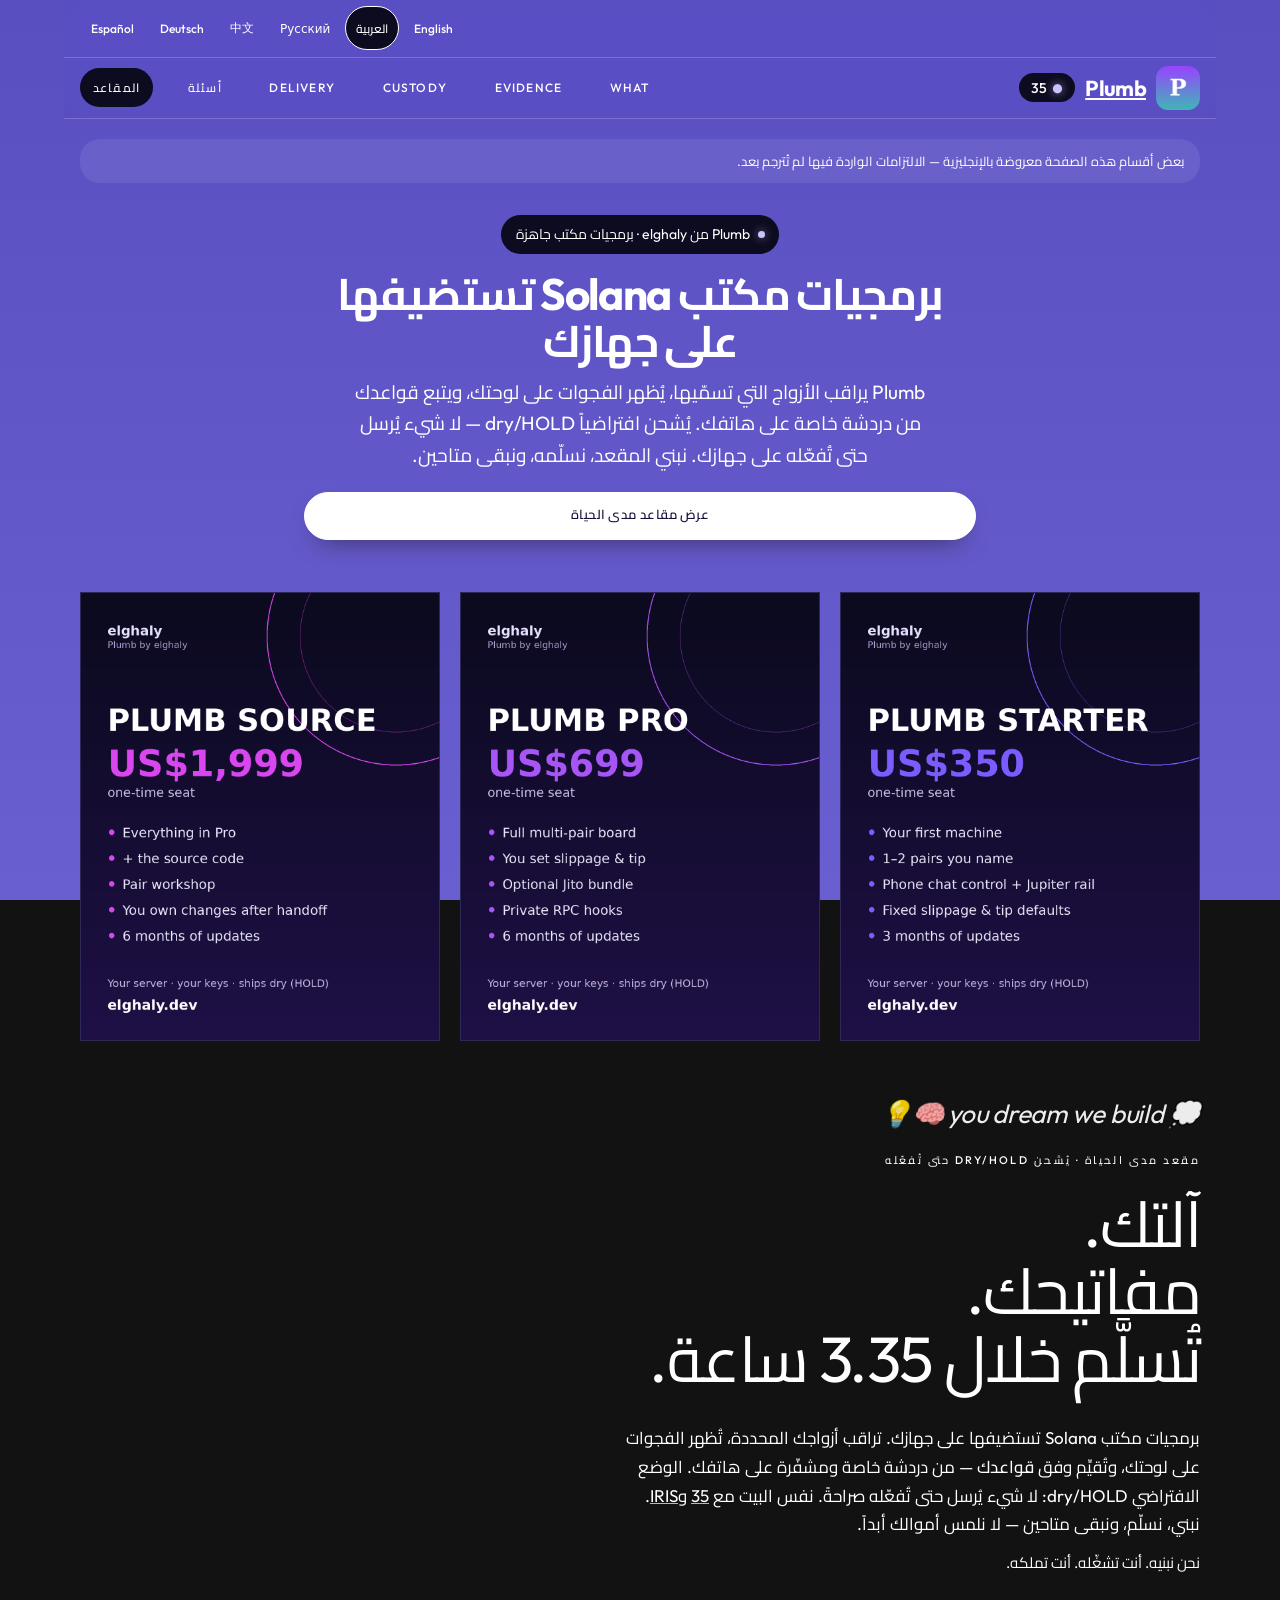
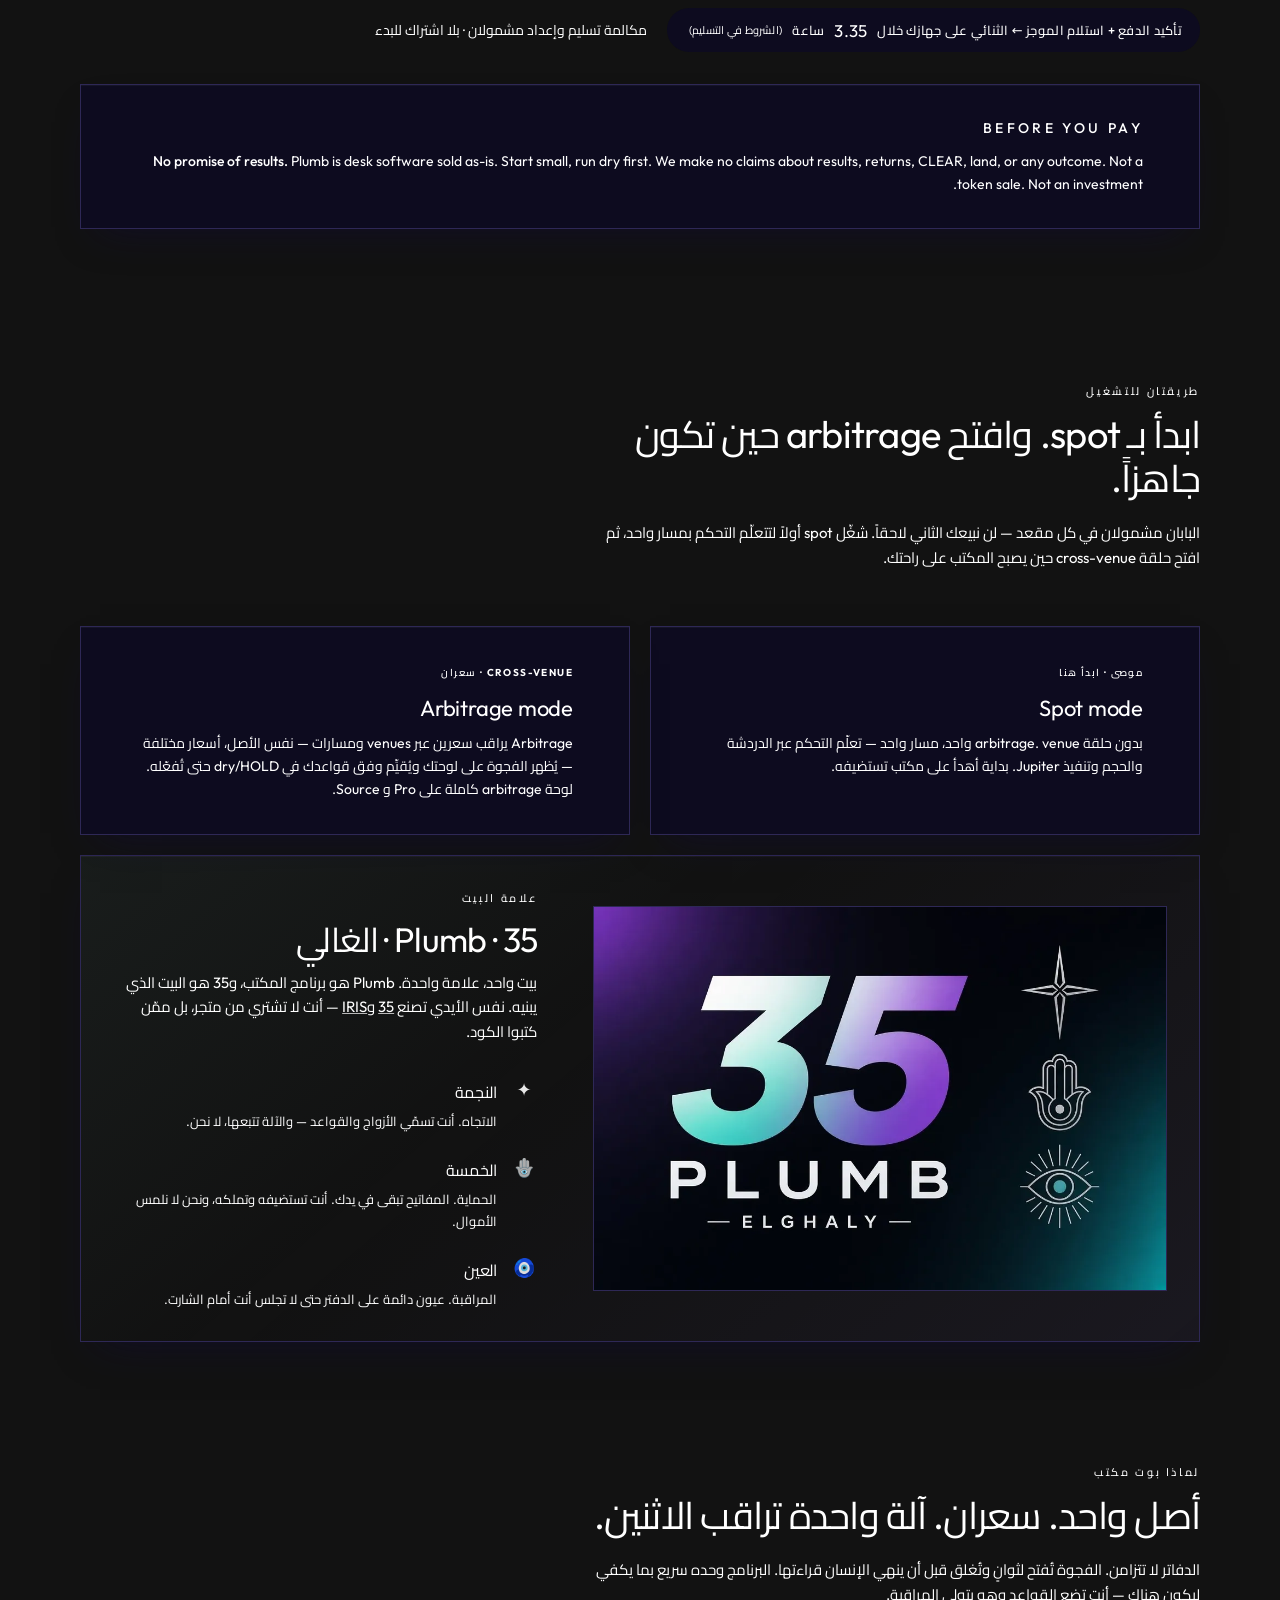
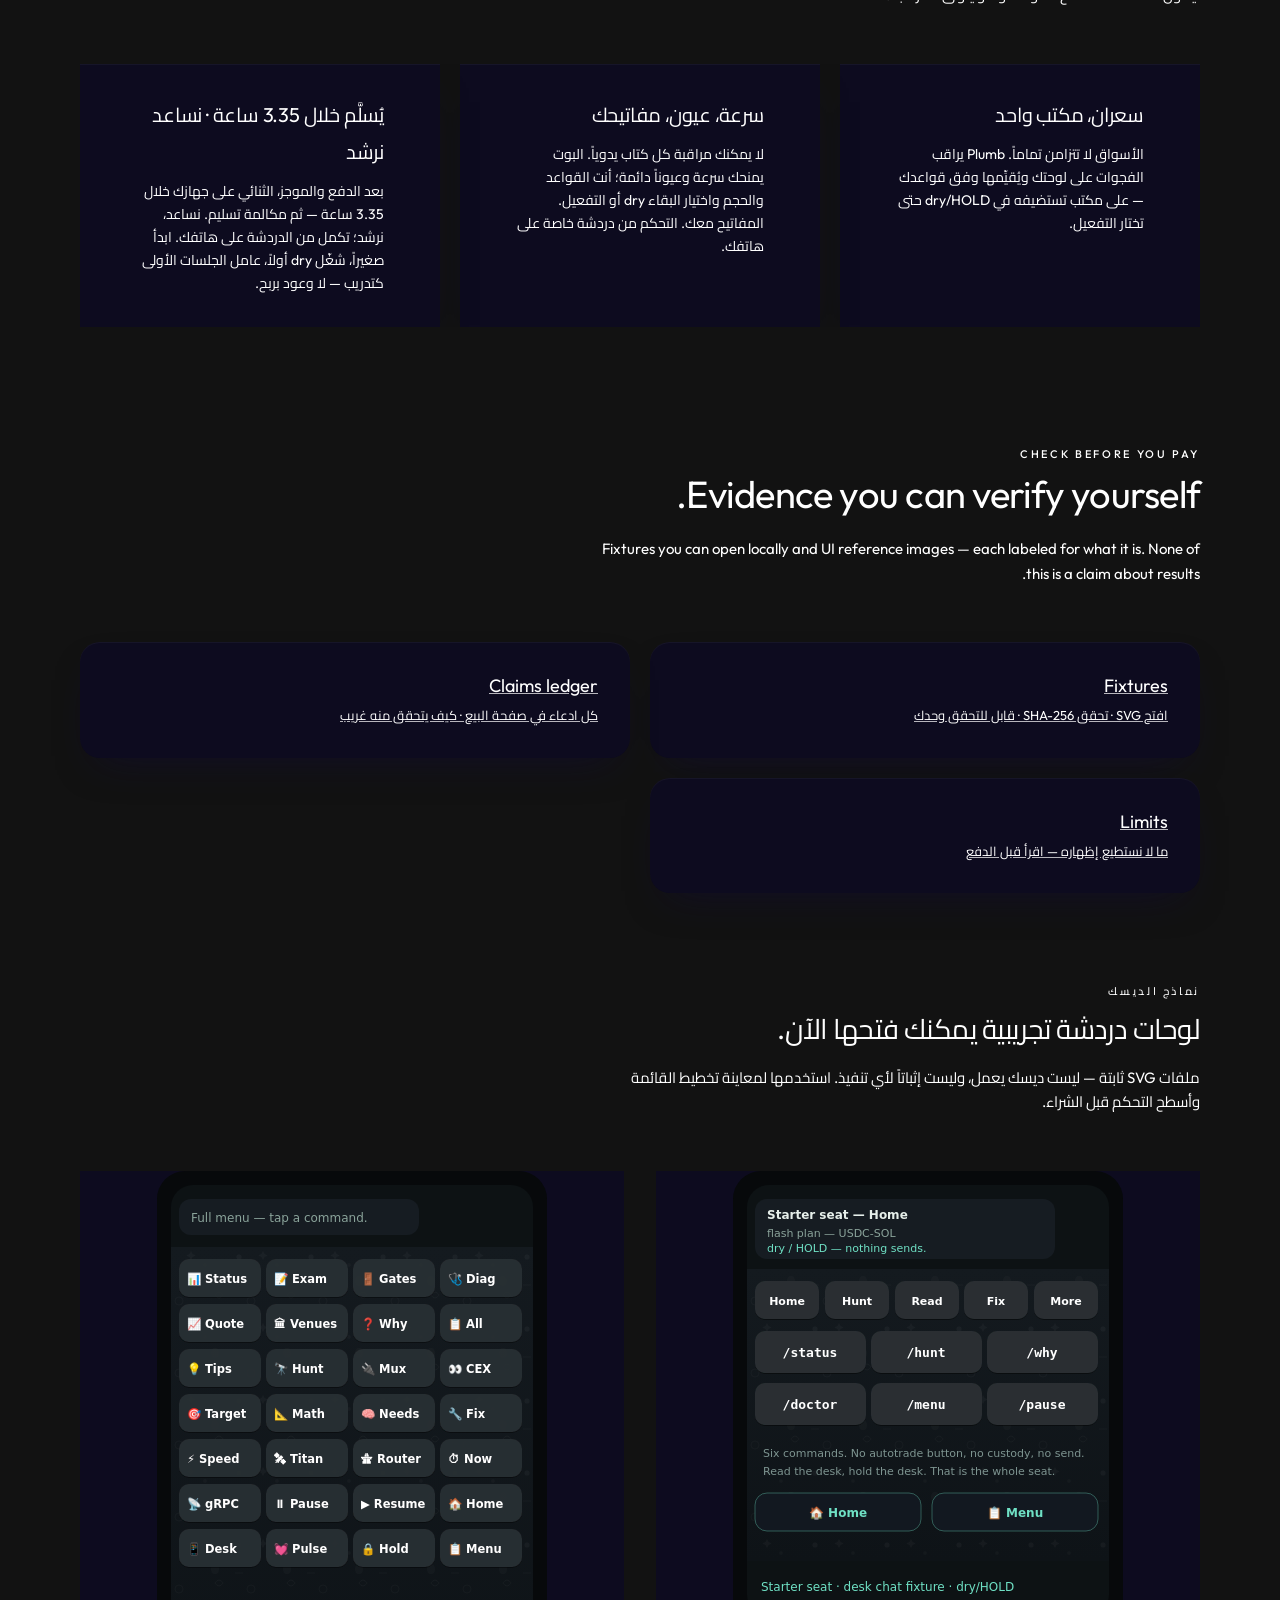
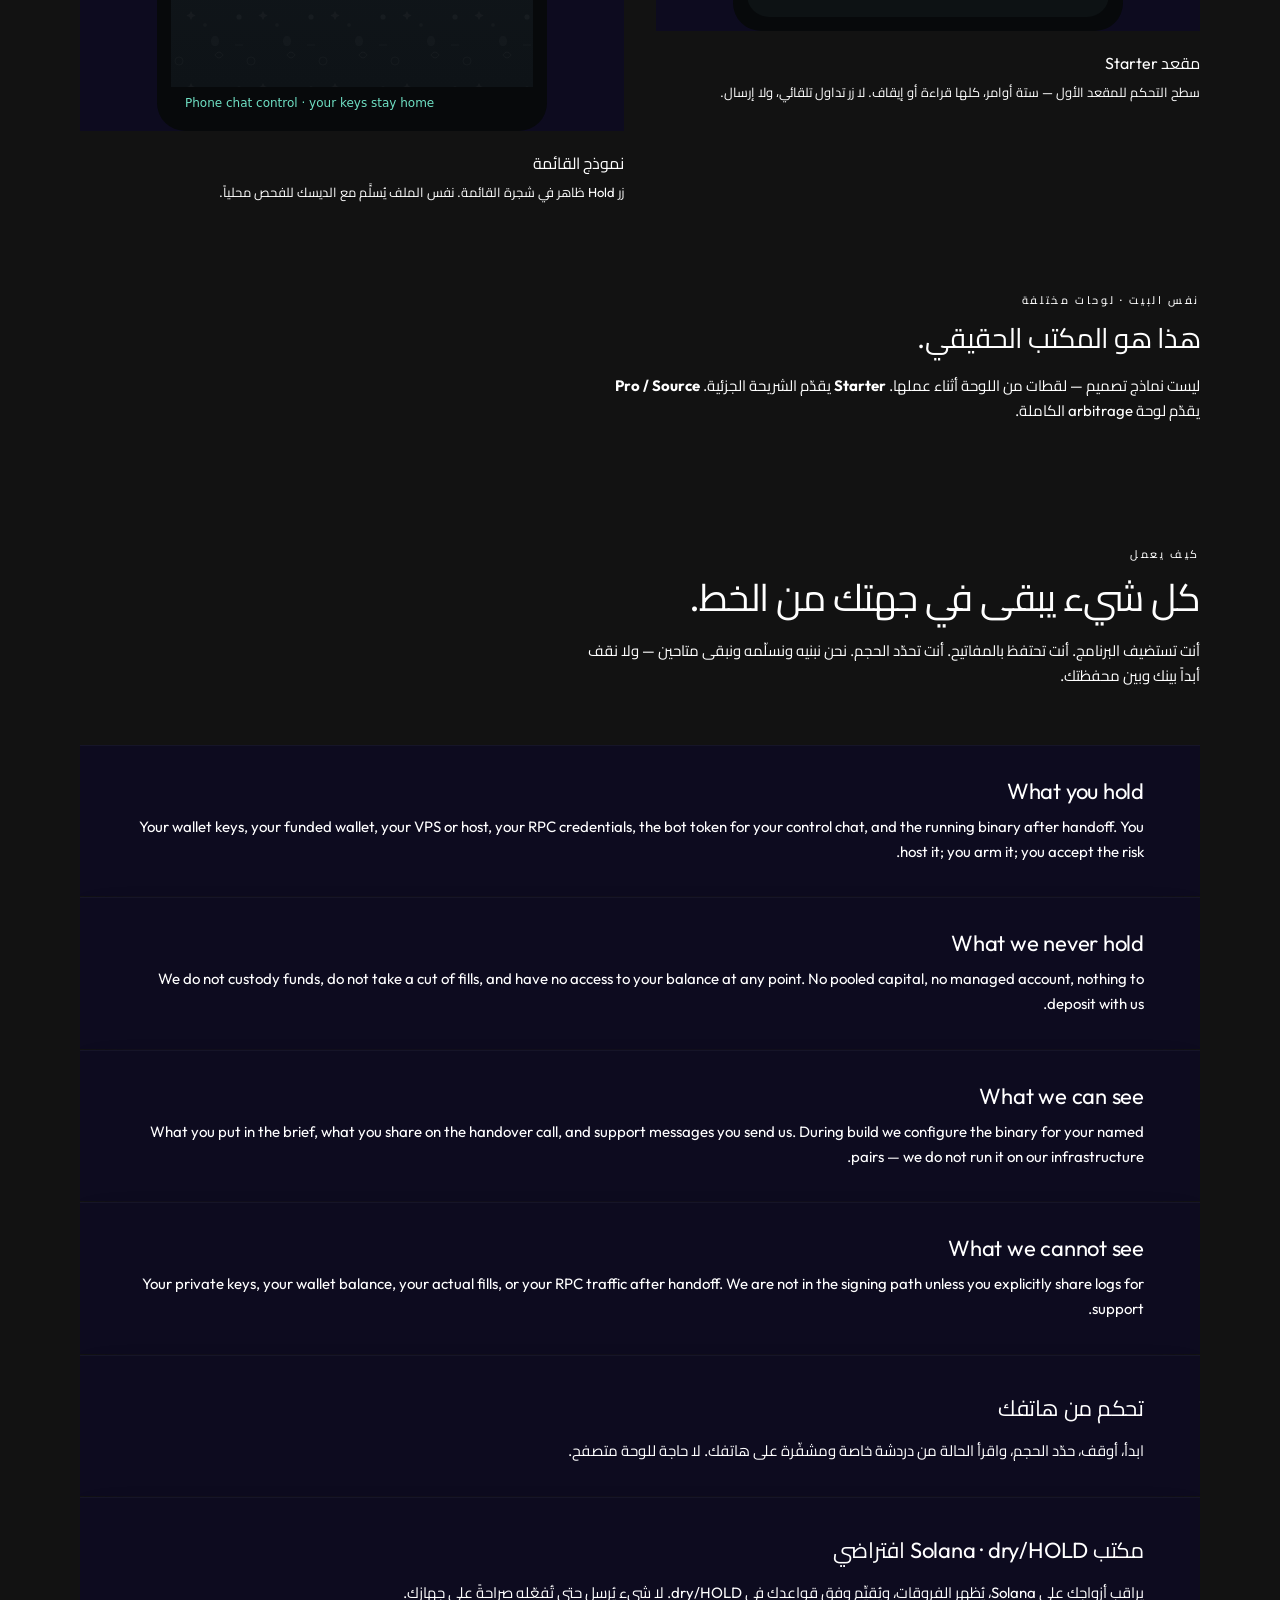
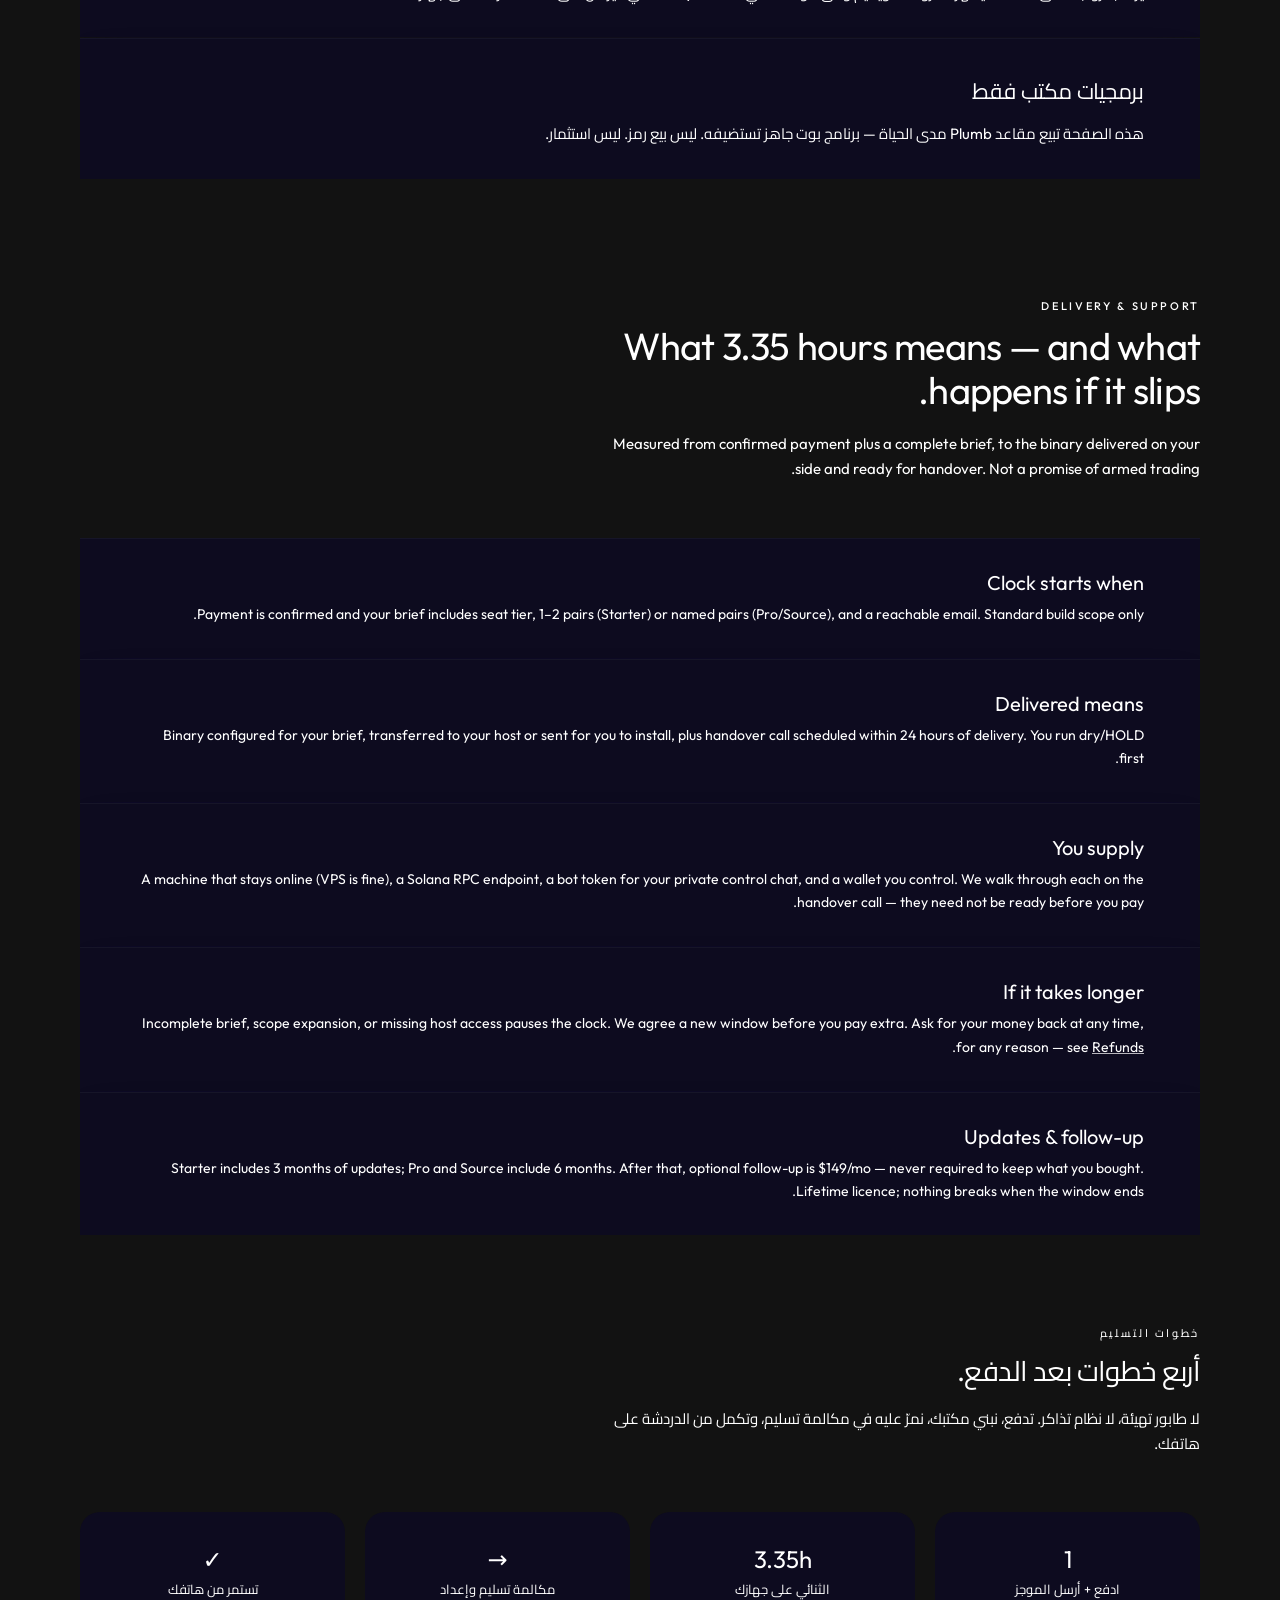
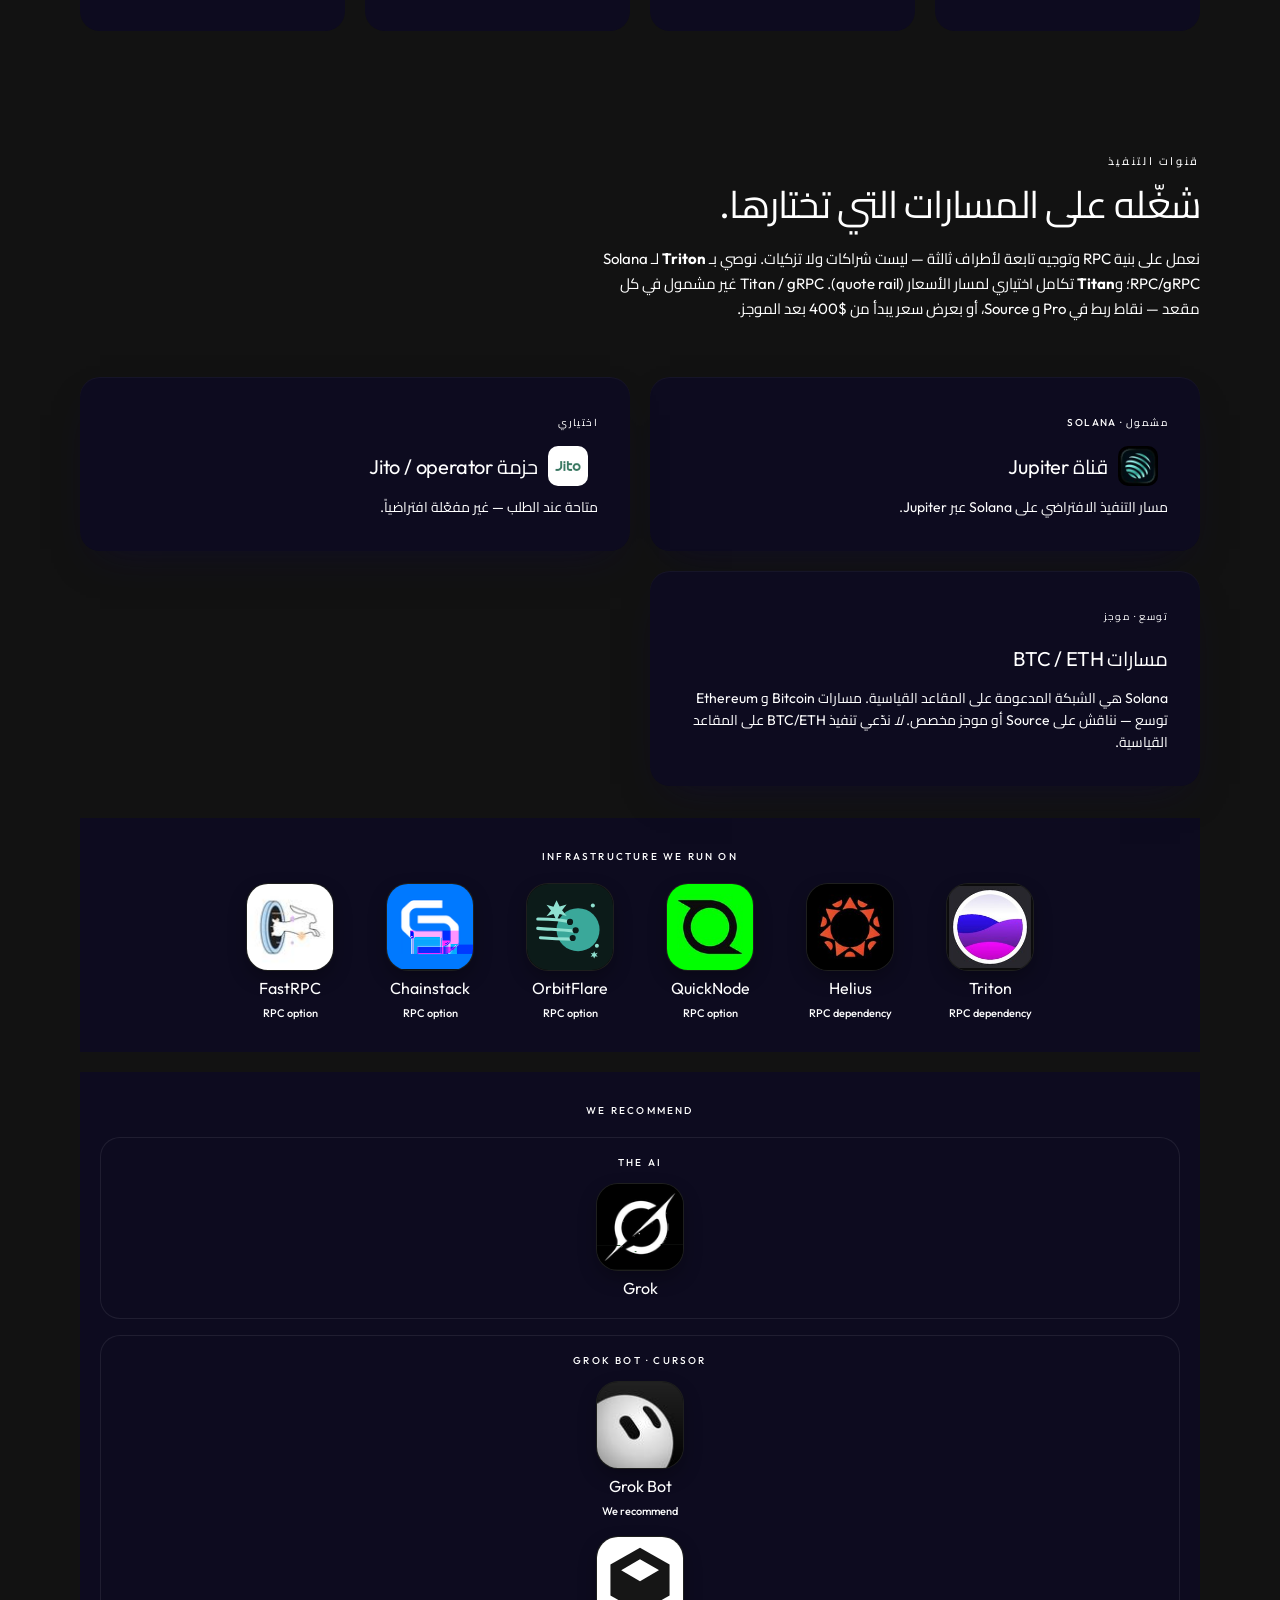
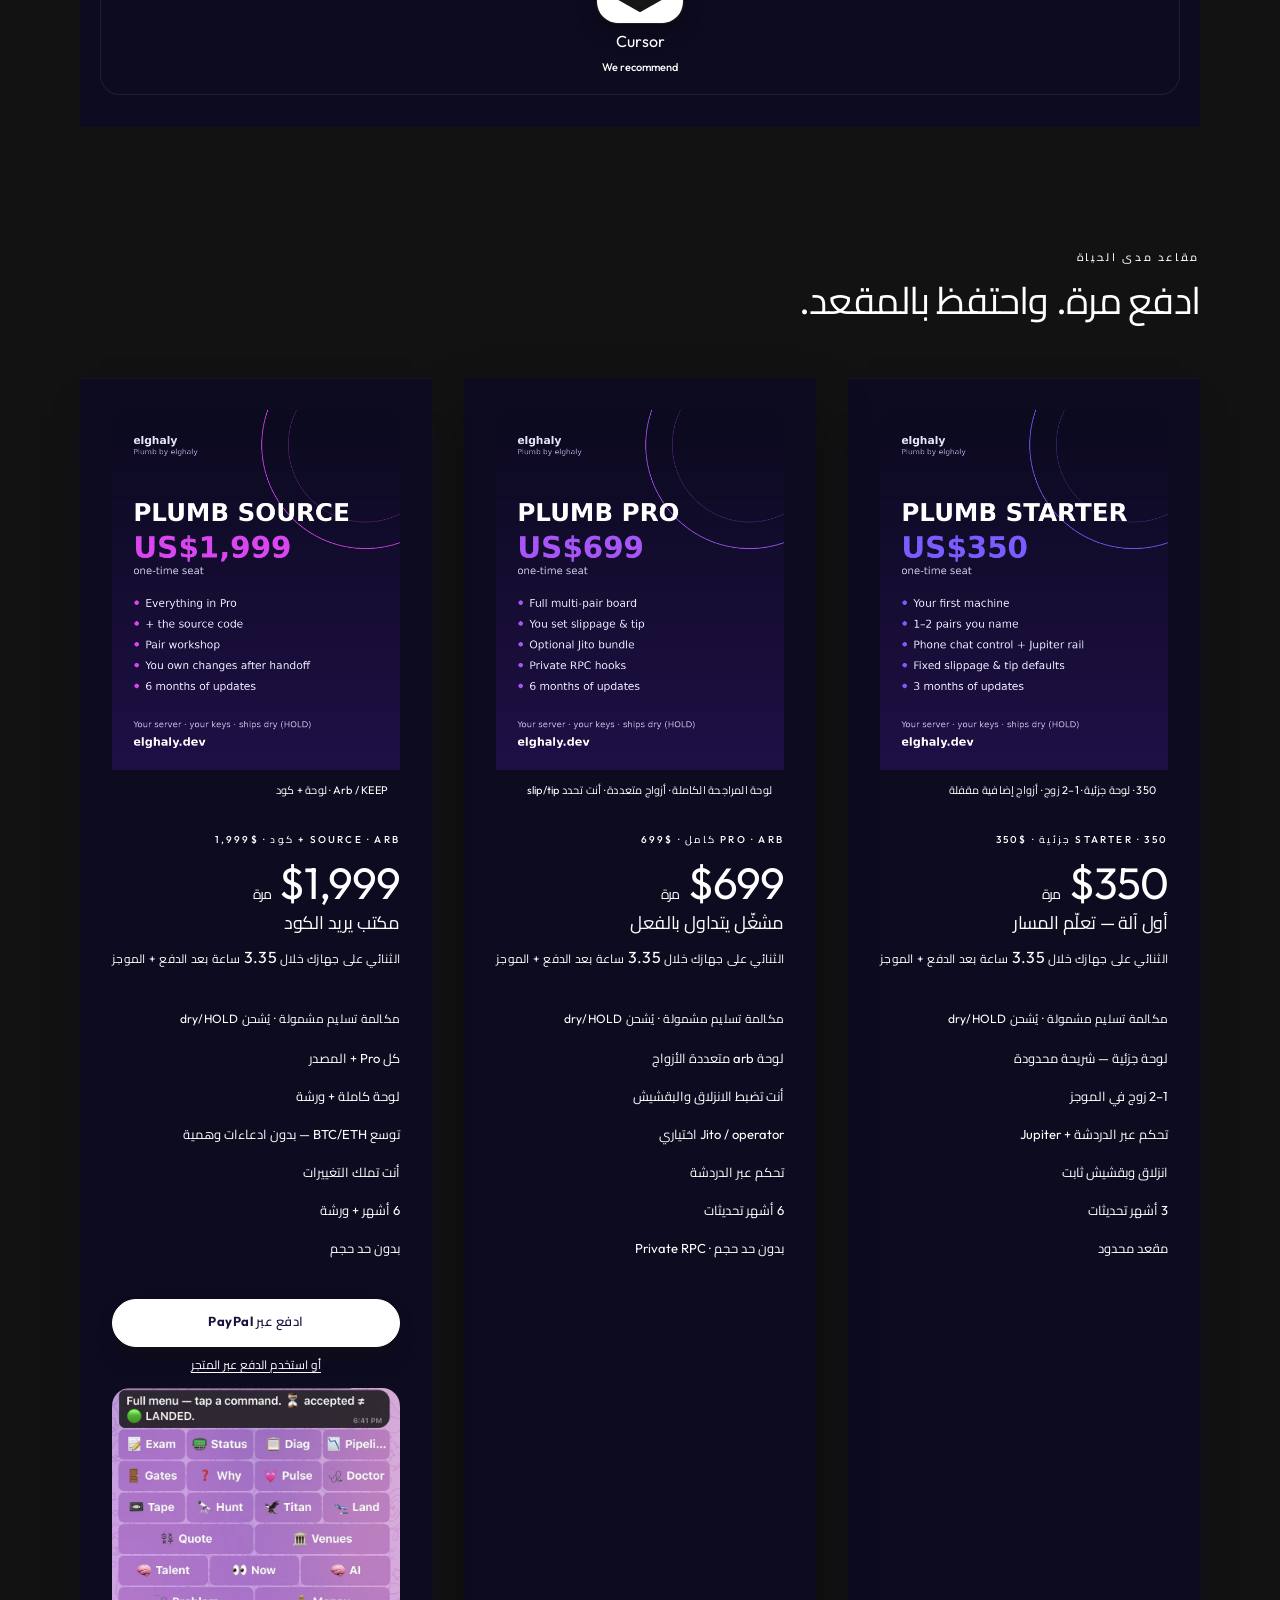
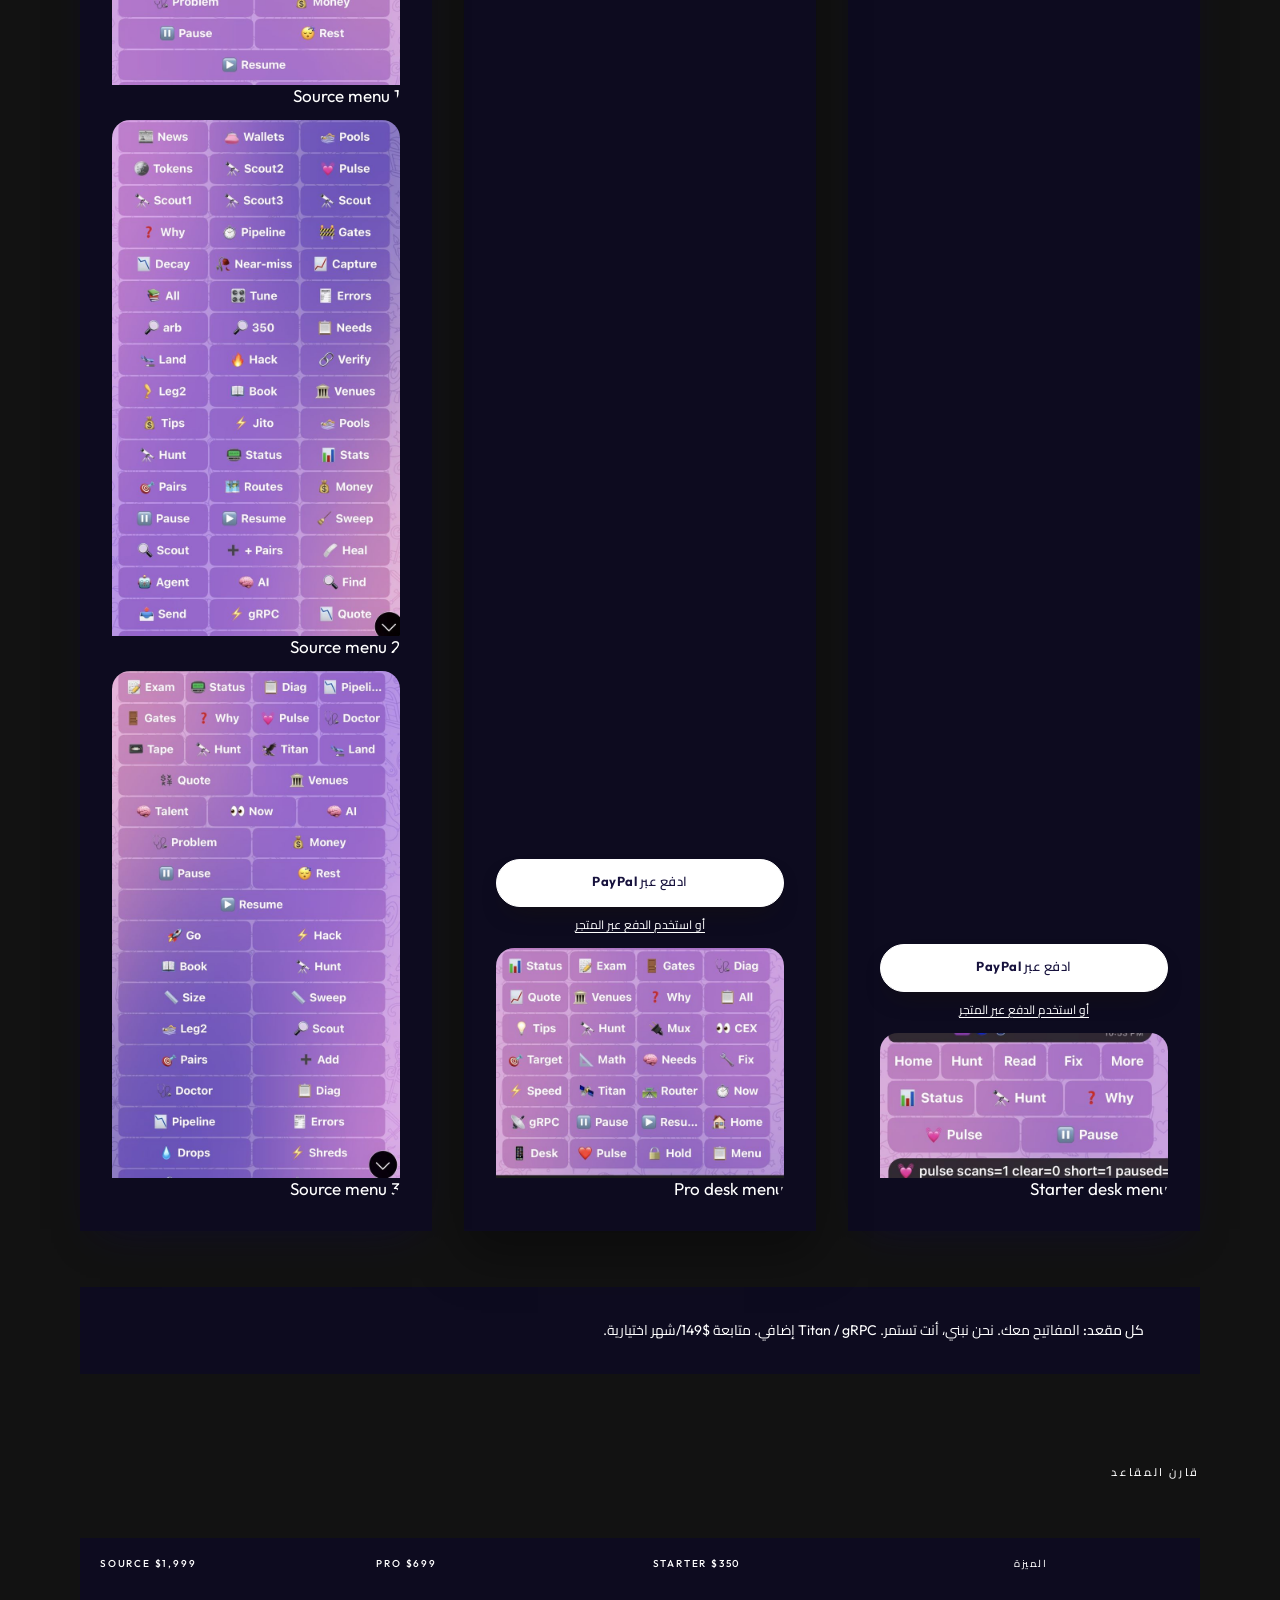
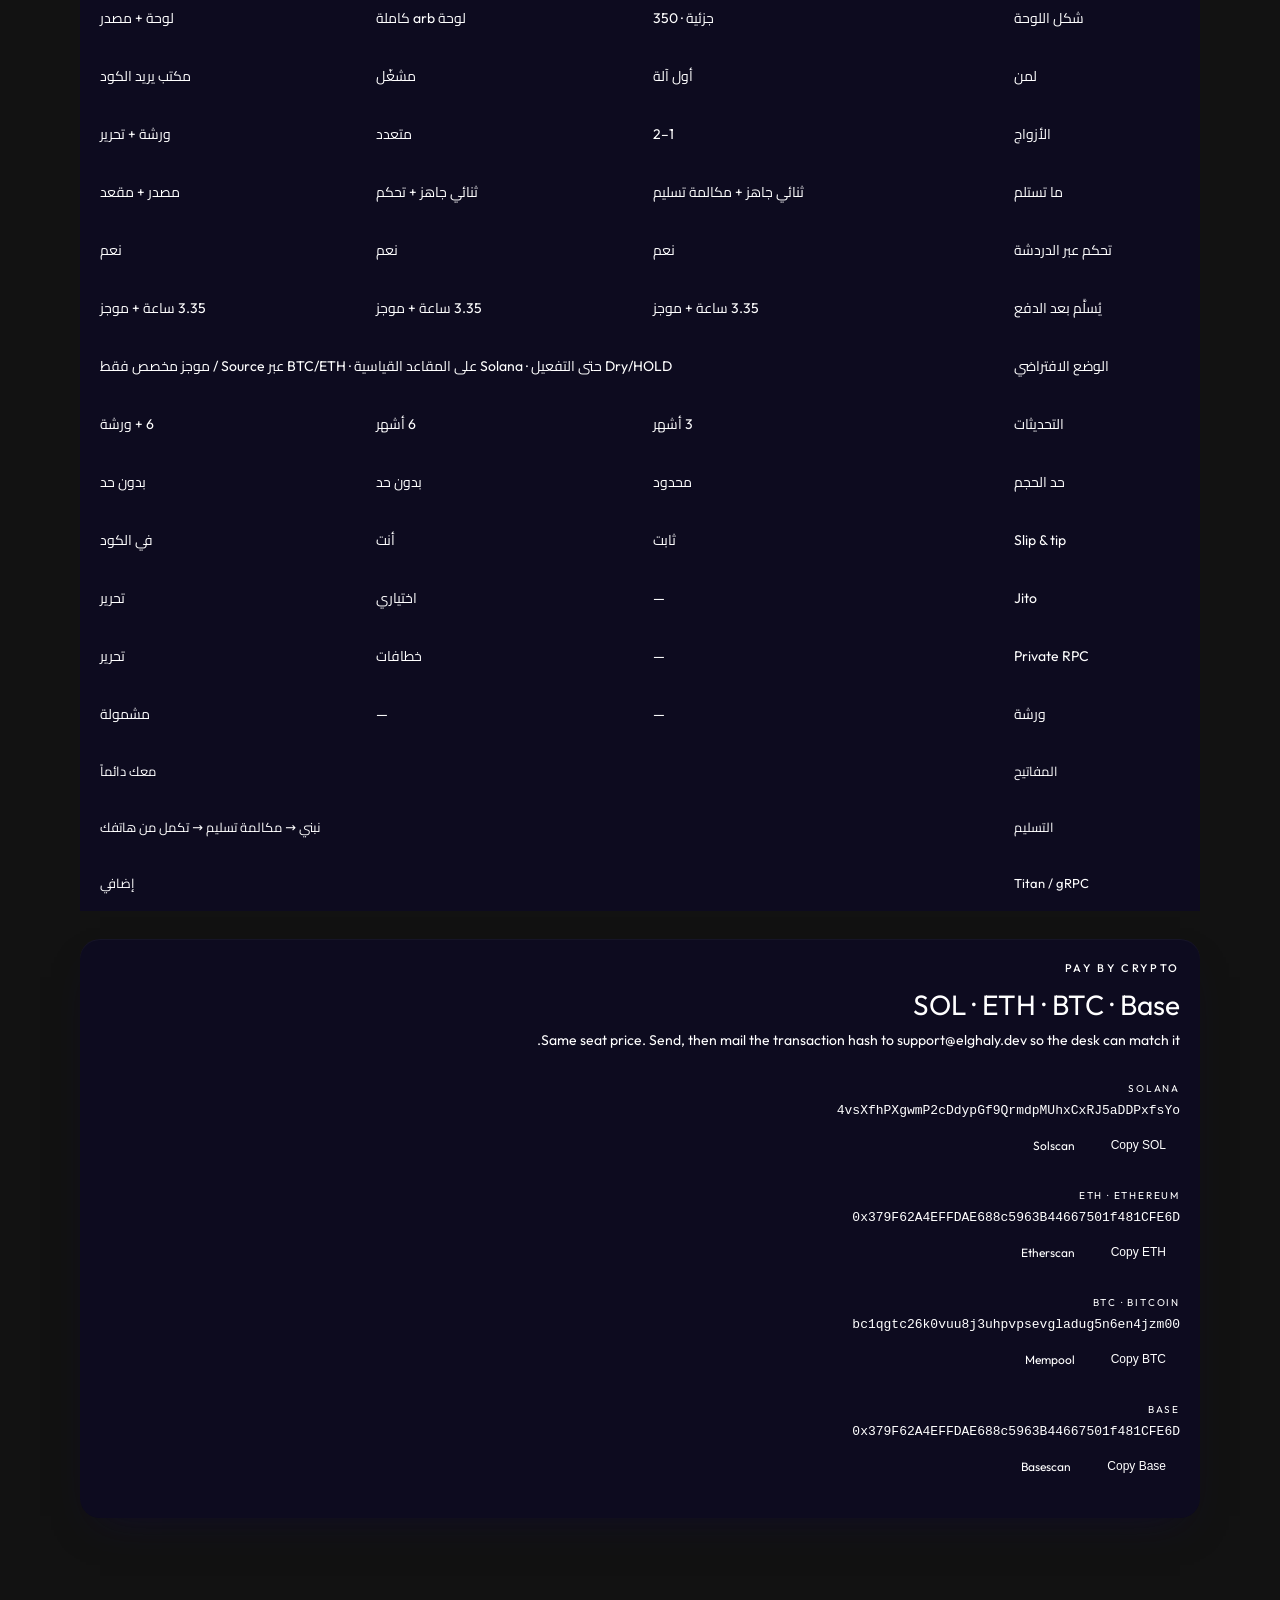
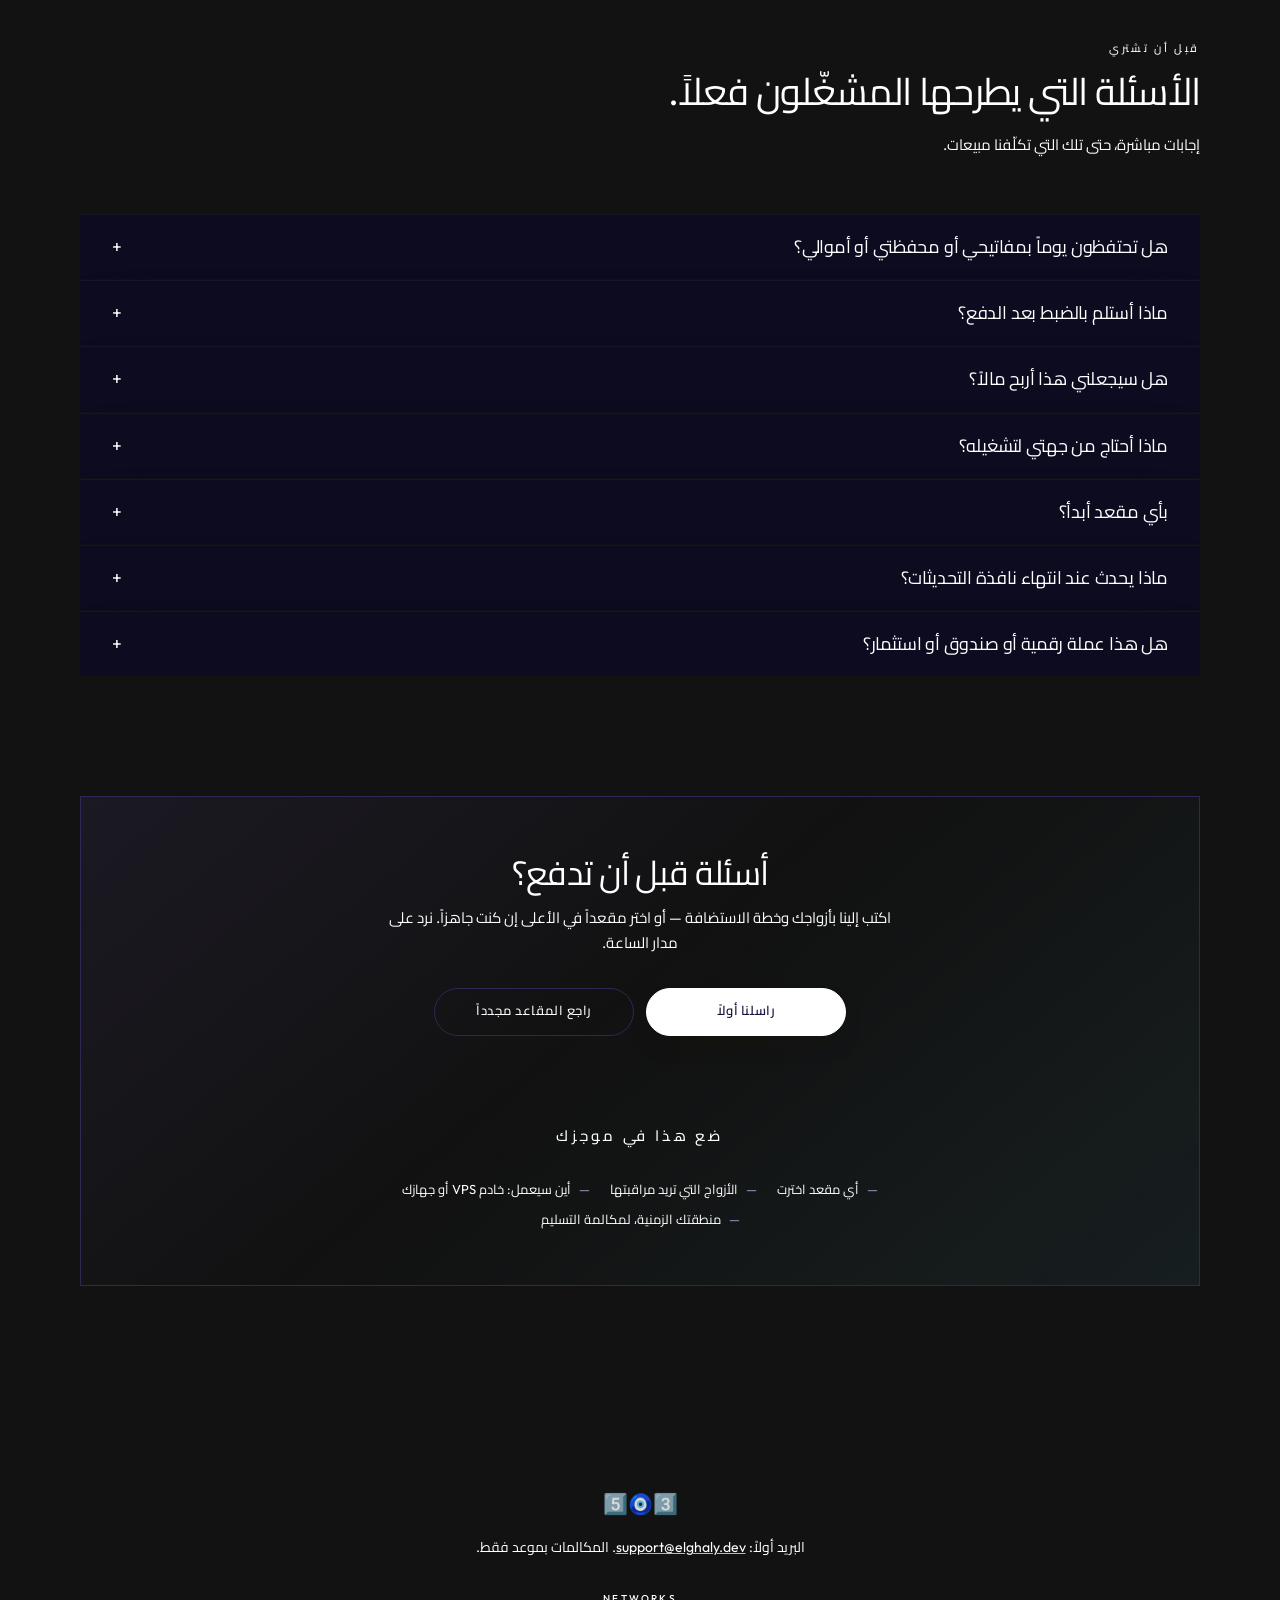
==== commit d2042303: "Remove the on-chain transactions from the Plumb site The two Solscan flash-loan transactions appeare" ====
--- a/ar/index.html
+++ b/ar/index.html
@@ -330,7 +330,7 @@
     <div class="section-head">
       <p class="section-label" id="evLabel">Check before you pay</p>
       <h2 class="section-title" id="evTitle">Evidence you can verify yourself.</h2>
-      <p class="section-note" id="evNote">Fixtures you can open locally, on-chain path screenshots, and UI reference images — each labeled for what it is. None of this is a claim about results.</p>
+      <p class="section-note" id="evNote">Fixtures you can open locally and UI reference images — each labeled for what it is. None of this is a claim about results.</p>
     </div>
     <nav class="proof-links" aria-label="Proof pages">
       <a class="proof-link" href="proof/fixtures/">
@@ -344,10 +344,6 @@
       <a class="proof-link" href="proof/limits/">
         <strong id="proofLimitsT">Limits</strong>
         <span id="proofLimitsD">What we cannot show — read before you pay</span>
-      </a>
-      <a class="proof-link" href="proof/onchain/">
-        <strong id="proofOnchainT">On-chain</strong>
-        <span id="proofOnchainD">Transaction path · signature or illustrations only</span>
       </a>
     </nav>
     <div class="section-head" style="margin-top:var(--space-lg)">
@@ -371,16 +367,6 @@
         </figcaption>
       </figure>
     </div>
-    <div class="section-head" style="margin-top:var(--space-xl)">
-      <p class="section-label" id="onchainLabel">On-chain · Solana mainnet</p>
-      <h3 class="section-title" id="onchainTitle" style="font-size:clamp(22px,3vw,28px)">Two transactions you can open yourself.</h3>
-      <p class="section-note" id="onchainNote">Each is a Kamino flash loan, a Jupiter SOL round-trip and the repay, all in one transaction, signed by the owner&#39;s own wallet (GrQX7F…oujqJS). Only the borrow size is shown.</p>
-    </div>
-    <ul class="onchain-list">
-      <li id="onchainRow1"><a href="https://solscan.io/tx/UBDrxUXdSe2hYgaLMLPoVzbczgKexvH4fvvMrFDfZ4aCjQS148dsb5V1CCx2E4Cii4Sk7kngnERQoJT7KiPqUQC" rel="noopener" target="_blank">30,000 USDC flash loan, executed and repaid in one transaction · Solscan ↗</a></li>
-      <li id="onchainRow2"><a href="https://solscan.io/tx/4VaChnq4qMnfRL221CAKqDmpC4Jqe3Agte9ga2Ehqdcfcyn21eHZHVTkFBcR7NMjY7e3EaxXmZcN8nv1bMuyxG2U" rel="noopener" target="_blank">15,000 USDC flash loan, executed and repaid in one transaction · Solscan ↗</a></li>
-    </ul>
-    <p class="proof-flash-note" id="onchainLine">Proof the code path runs on mainnet. Not a promise of results. <a href="proof/onchain/">How to check them</a>.</p>
     <div class="section-head" style="margin-top:var(--space-xl)">
       <p class="section-label" id="galLabel">Board UI reference</p>
       <h3 class="section-title" id="galTitle" style="font-size:clamp(22px,3vw,28px)">Desk screenshots — UI reference only.</h3>
--- a/css/house-glass.css
+++ b/css/house-glass.css
@@ -437,12 +437,14 @@
 /* ── Cards & sections ── */
 .section-title,
 .hero h1,
+.hero h2,
 .intro-hero__title {
   font-family: var(--house-font);
   font-weight: 700;
 }
 
-.hero h1 {
+.hero h1,
+.hero h2 {
   font-size: clamp(2rem, 5vw, 3rem);
 }
 
@@ -637,7 +639,8 @@
   font-size:11px;letter-spacing:.22em;text-transform:uppercase;
   color:var(--muted);font-weight:500;margin-bottom:var(--space-sm);
 }
-.hero h1{
+.hero h1,
+.hero h2{
   font-family:var(--serif);
   font-size:clamp(42px,6.5vw,64px);
   font-weight:400;line-height:1.05;letter-spacing:-.025em;
@@ -1180,7 +1183,8 @@
   .to-top{display:none}
 }
 @media(max-width:600px){
-  .hero h1{font-size:38px}
+  .hero h1,
+  .hero h2{font-size:38px}
   .hero-products{grid-template-columns:1fr}
   section{margin-top:var(--space-xl)}
   .marks-owner{display:none}
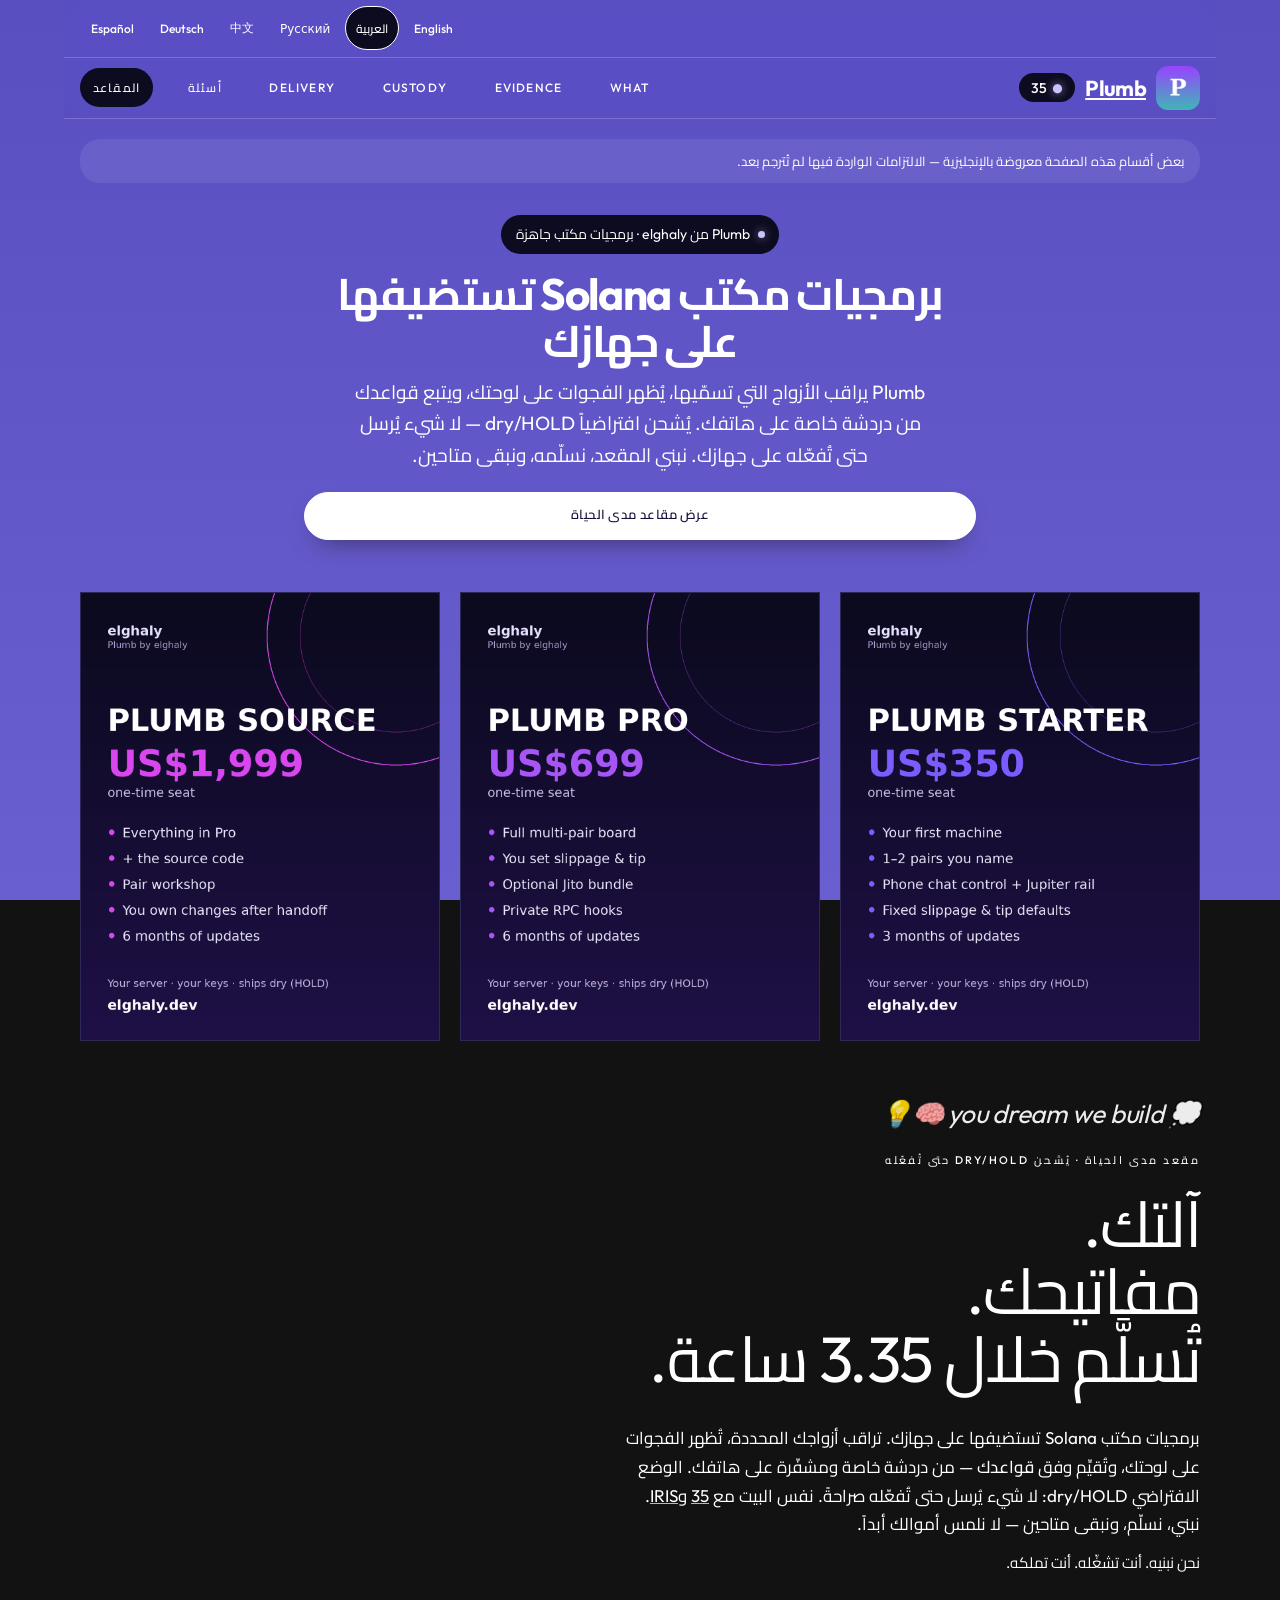
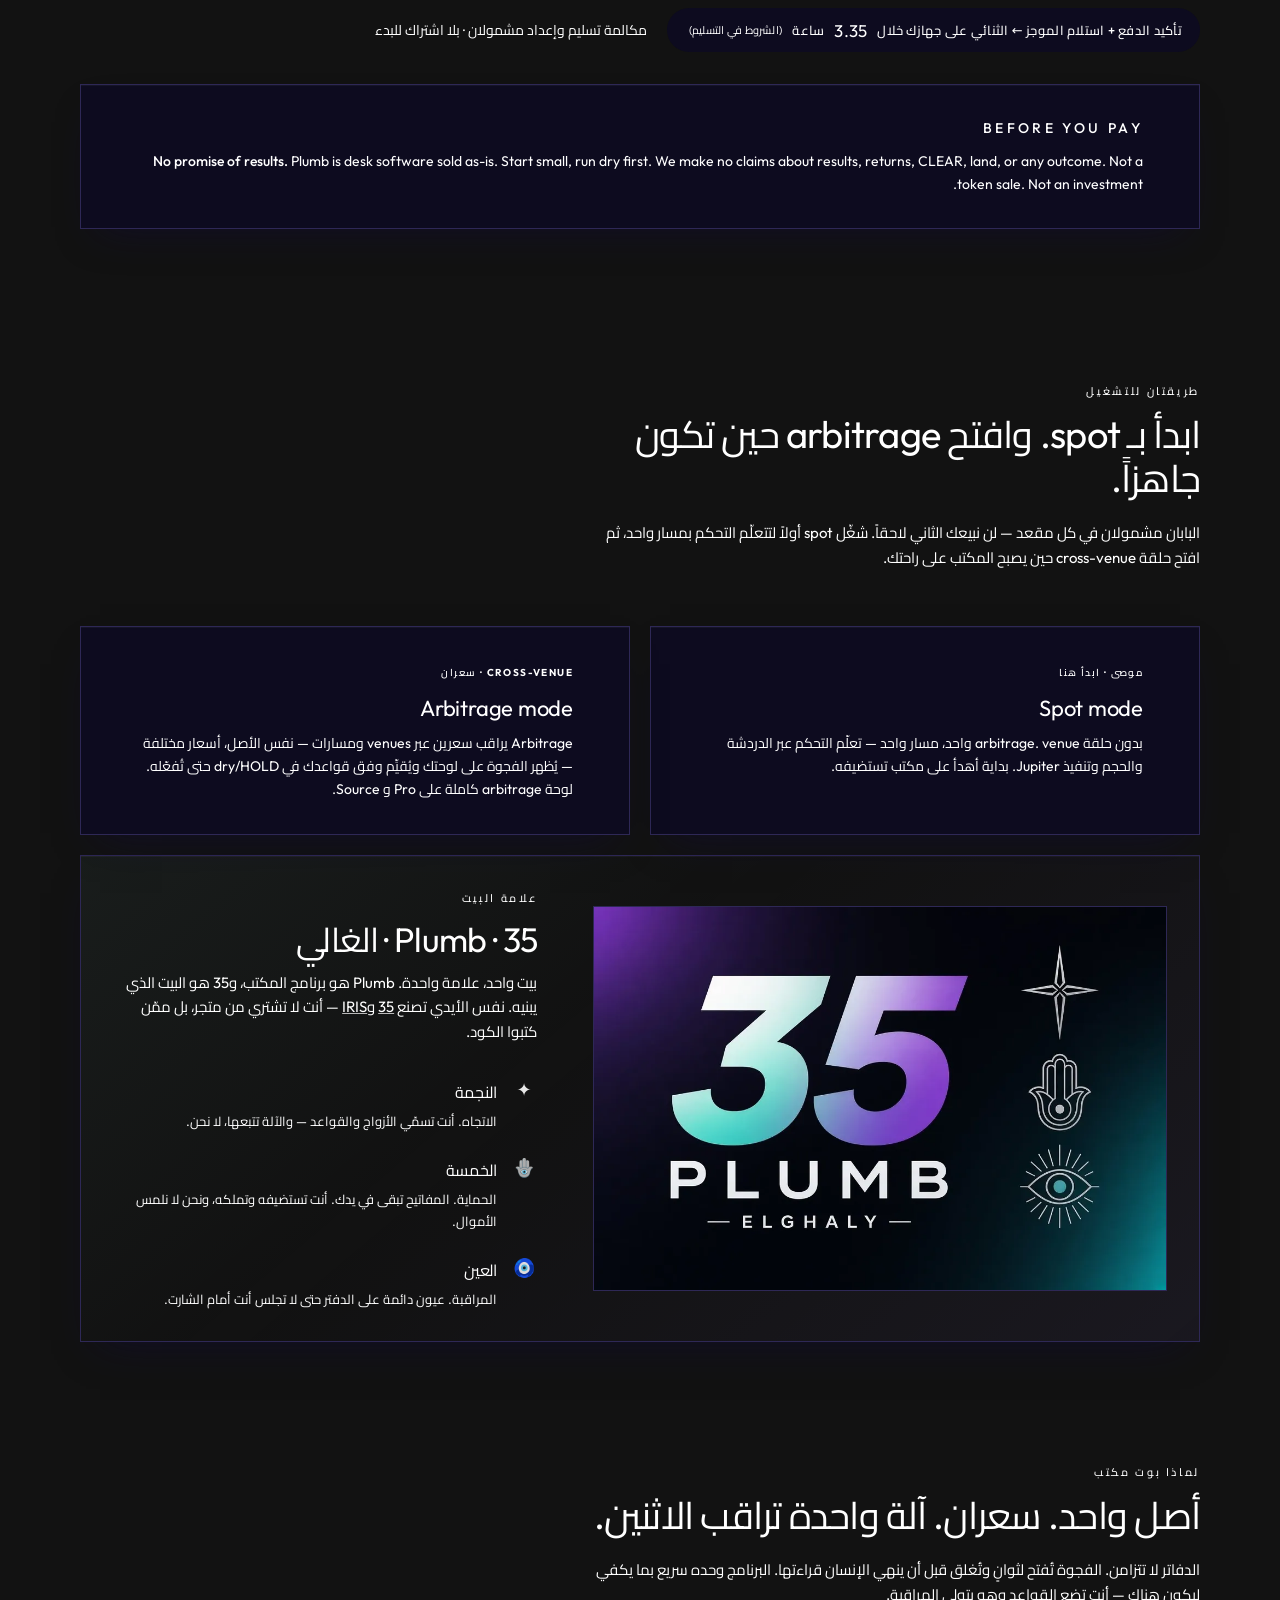
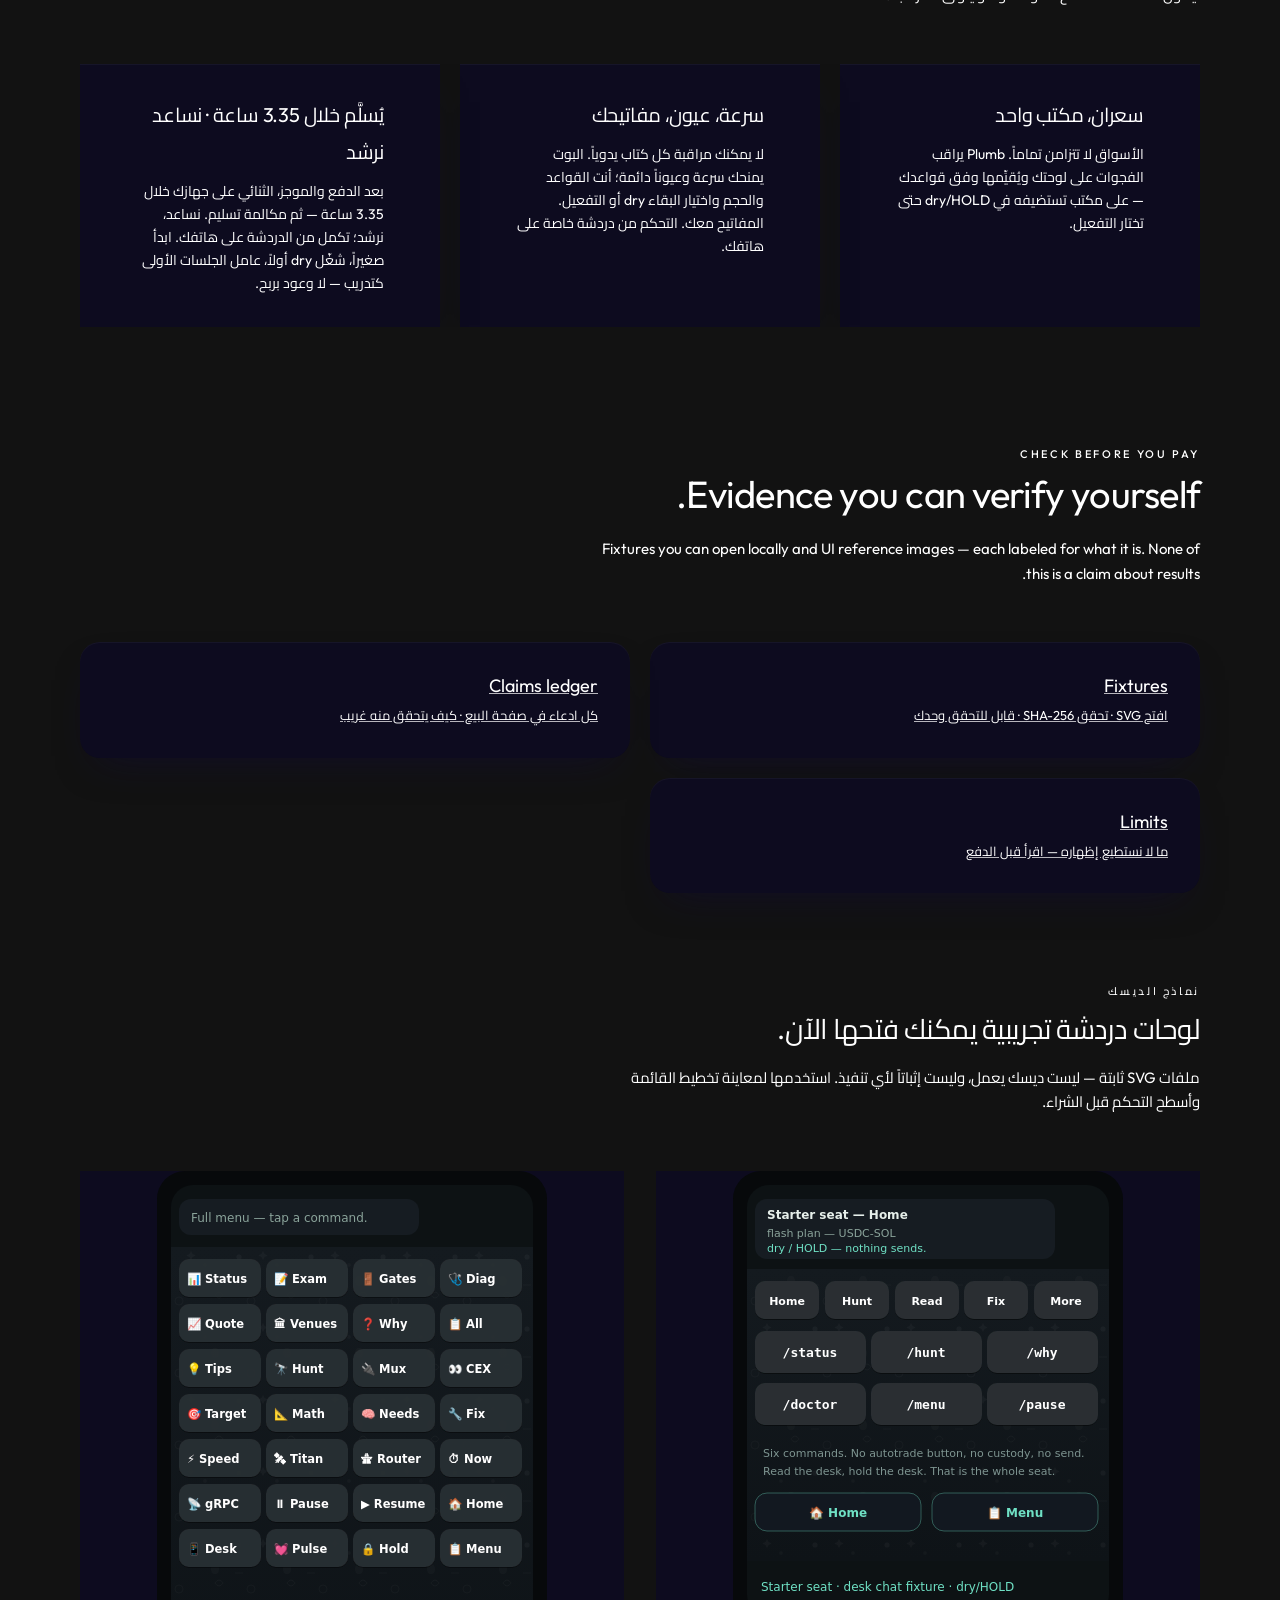
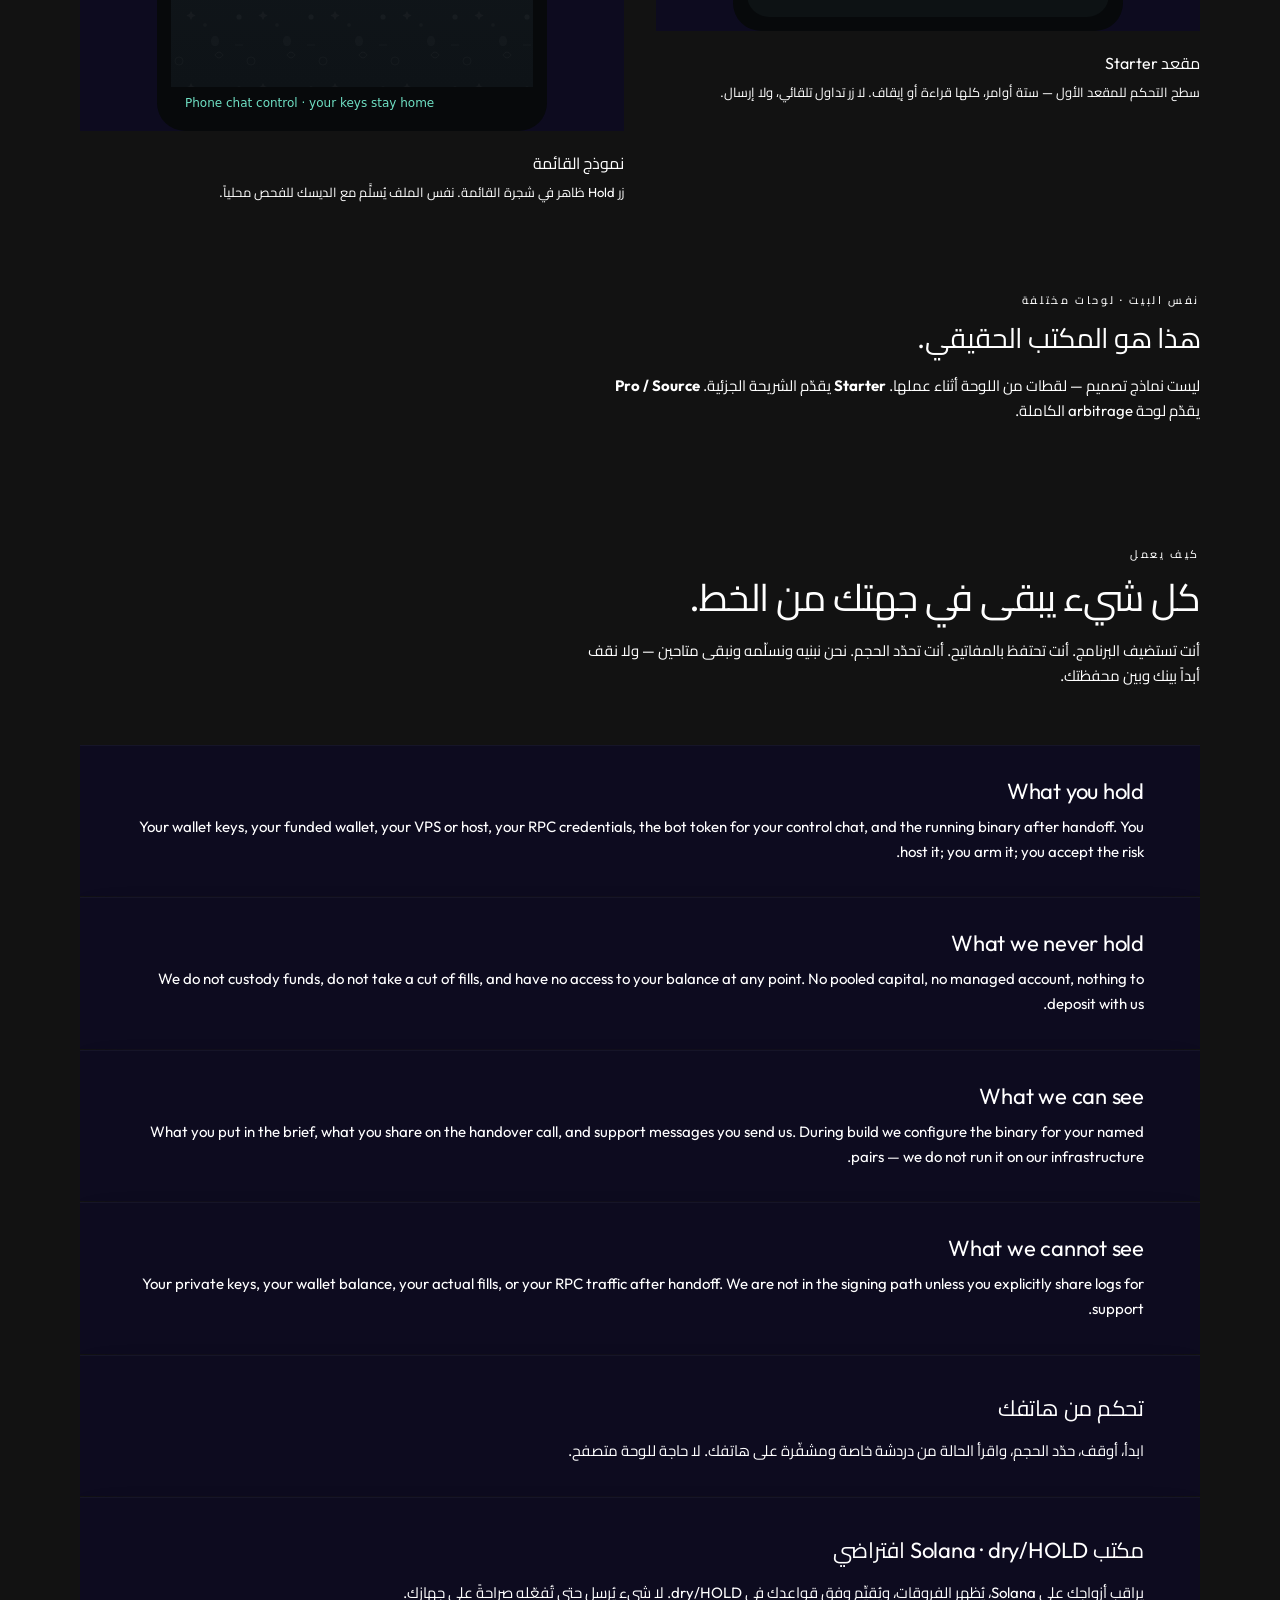
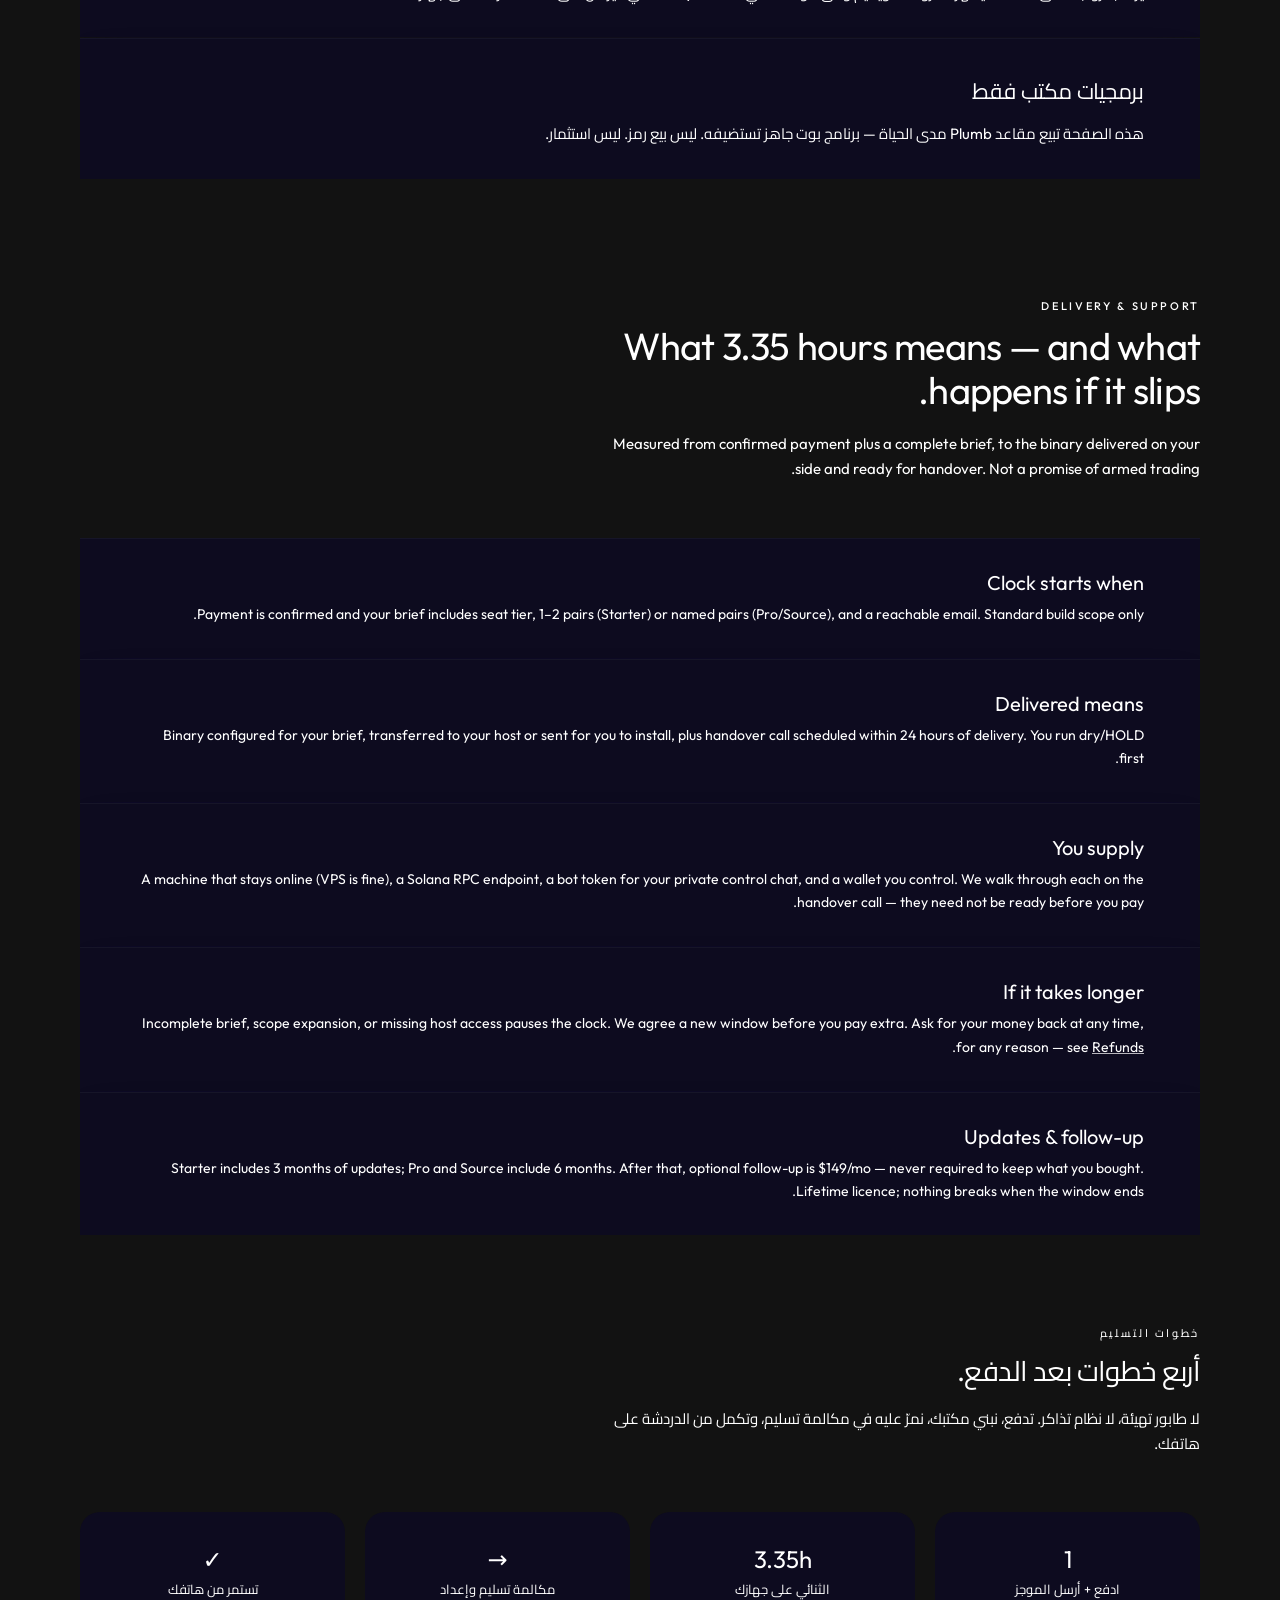
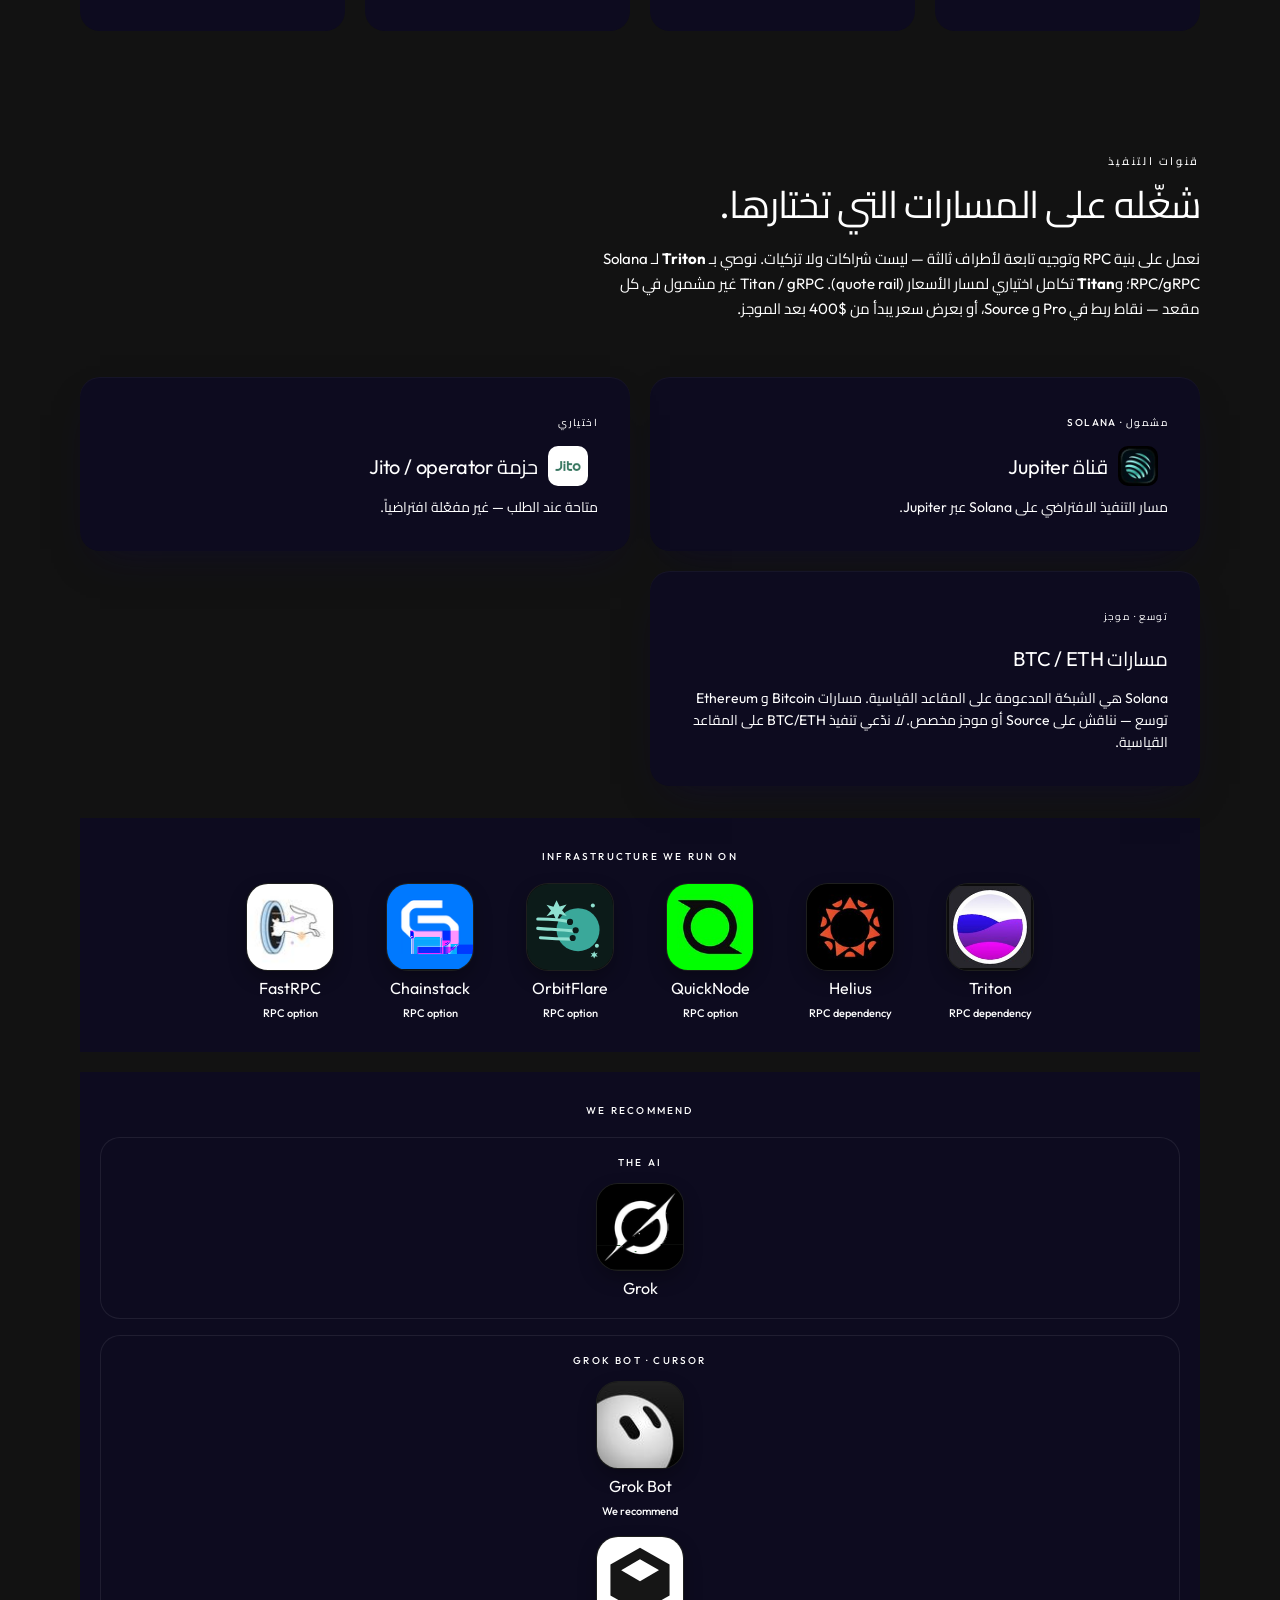
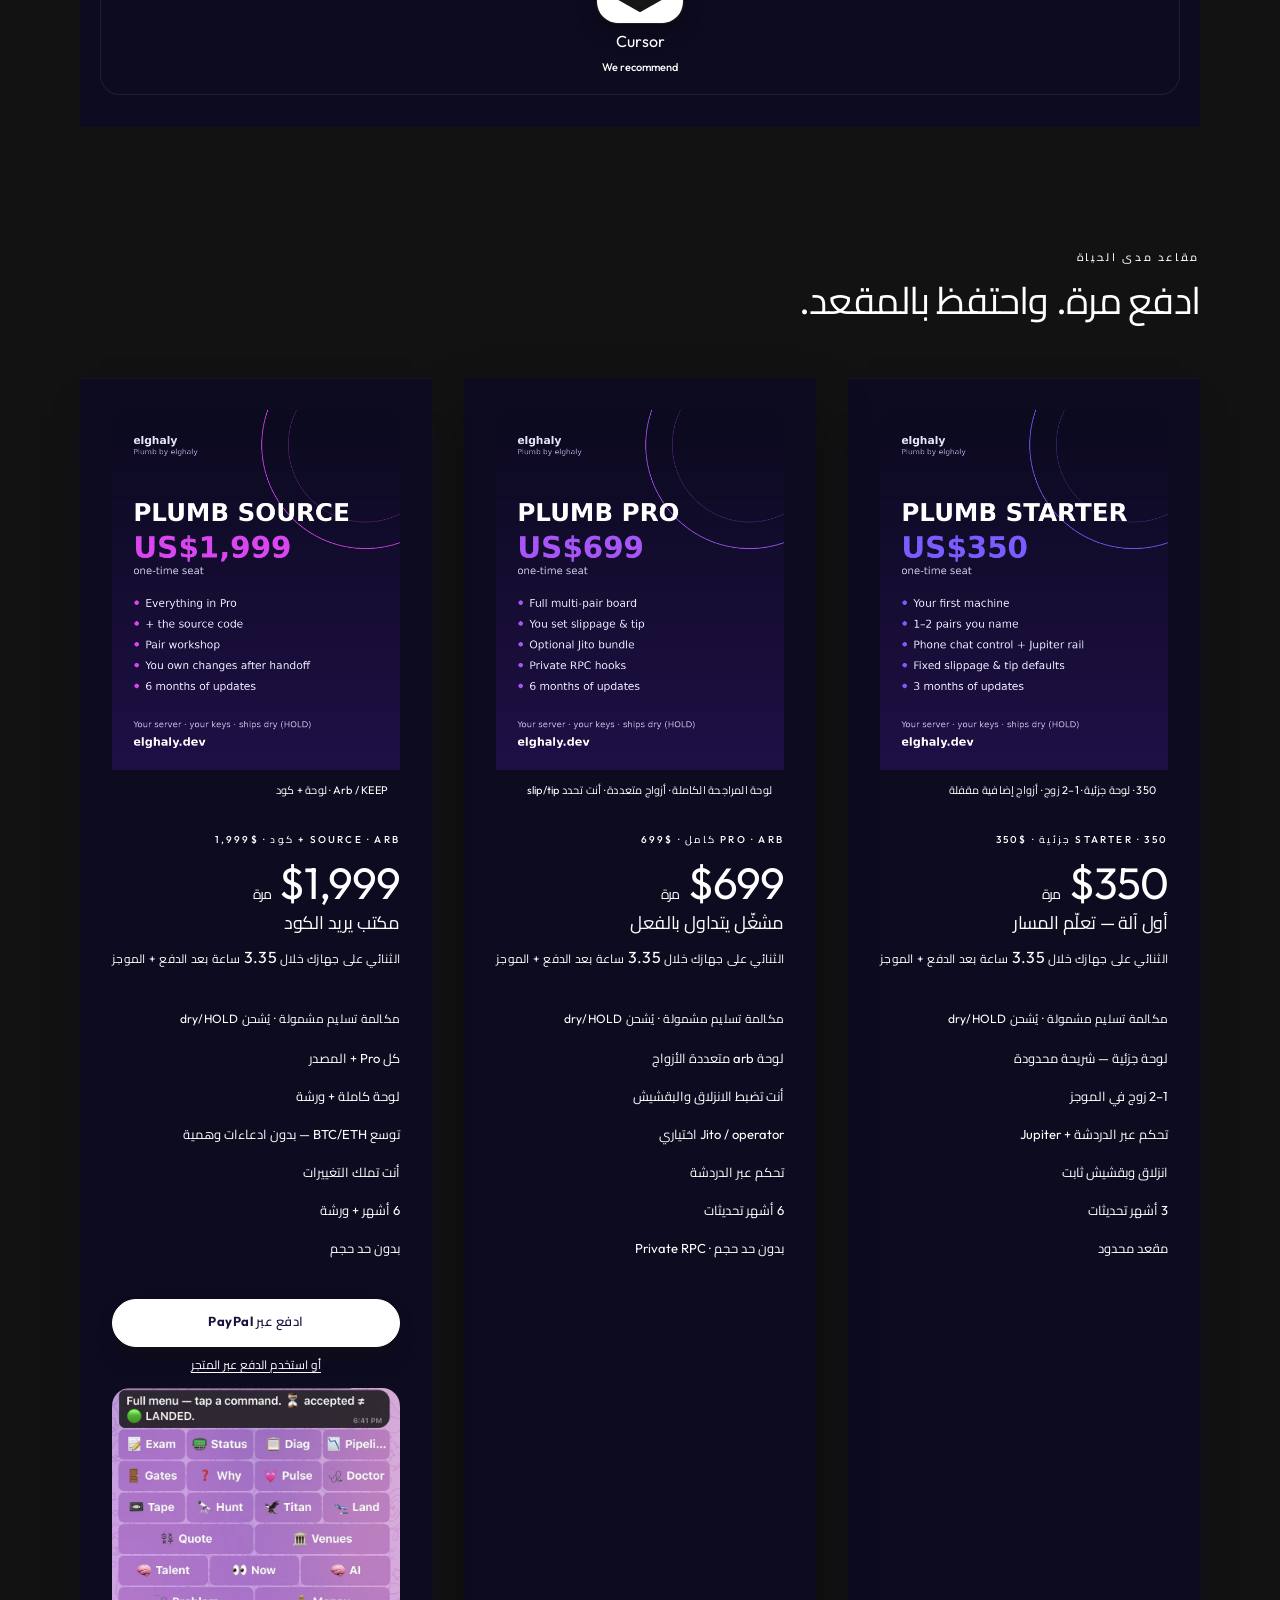
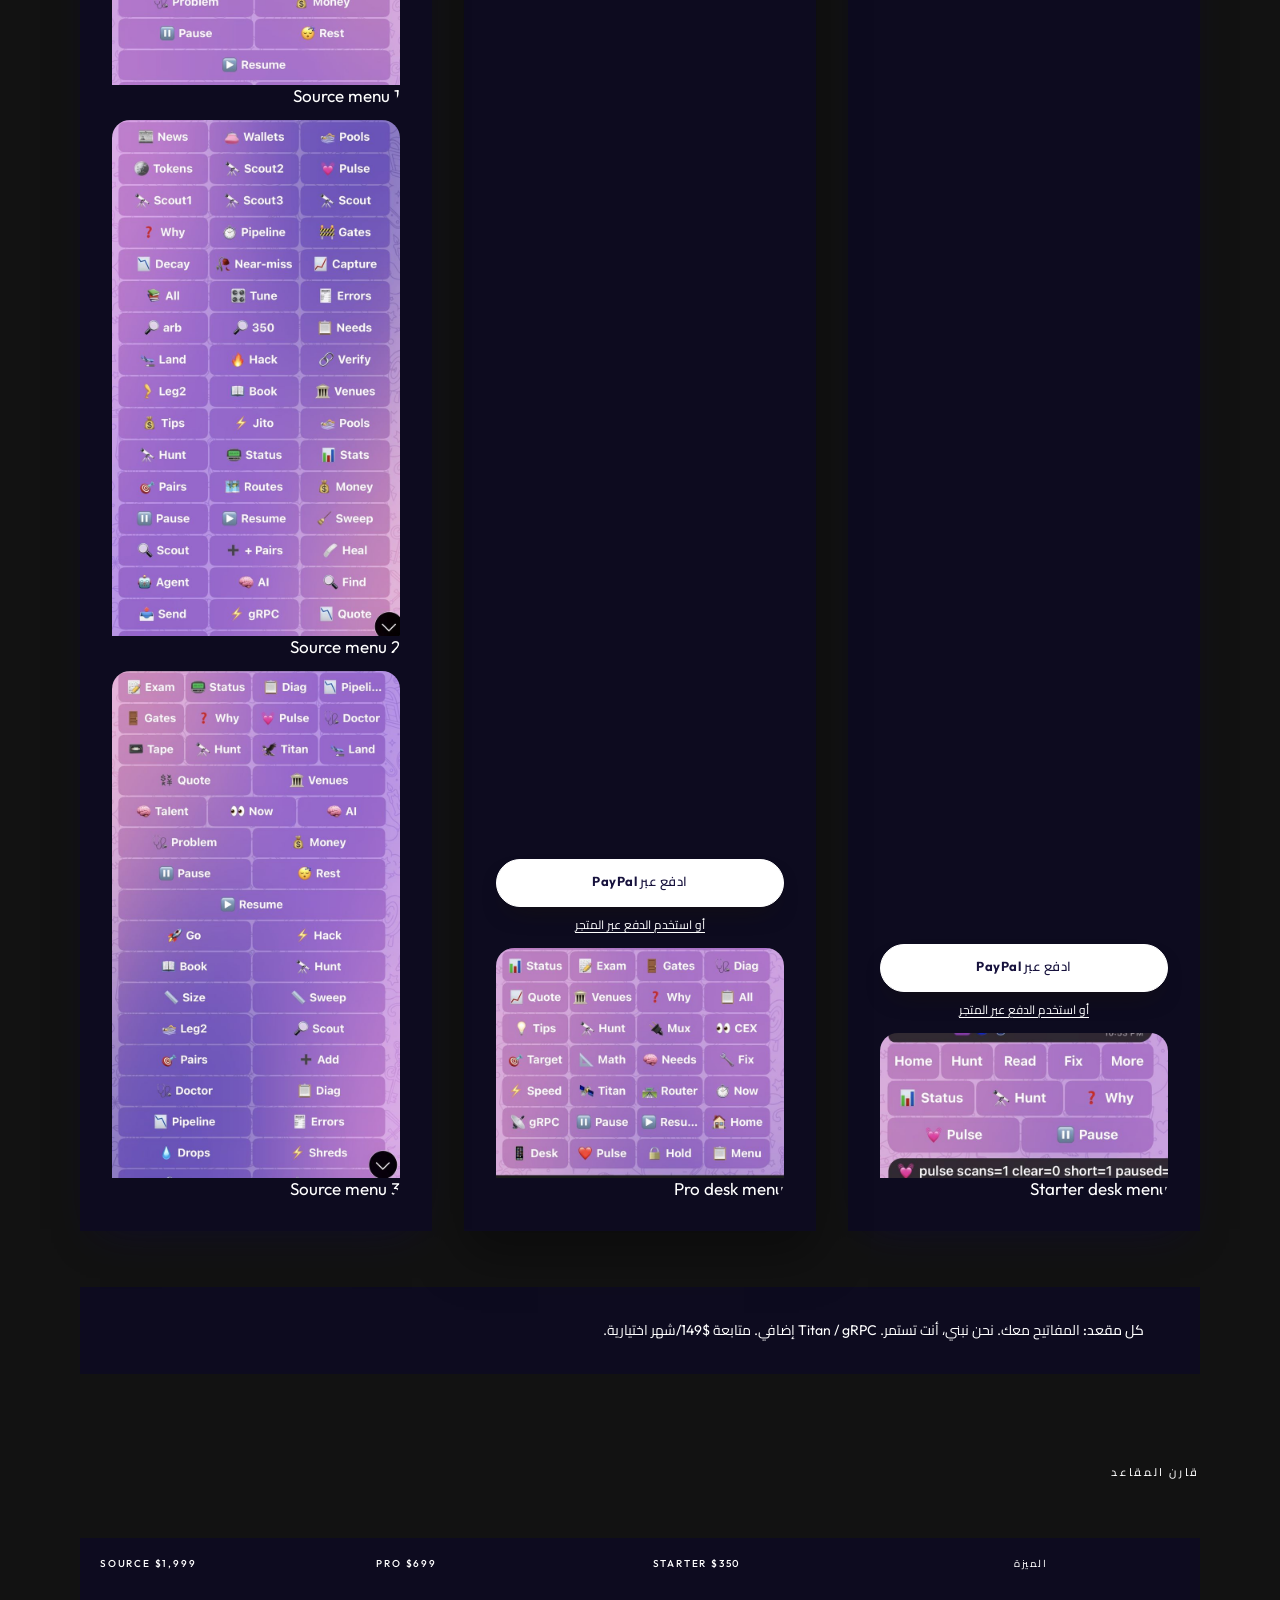
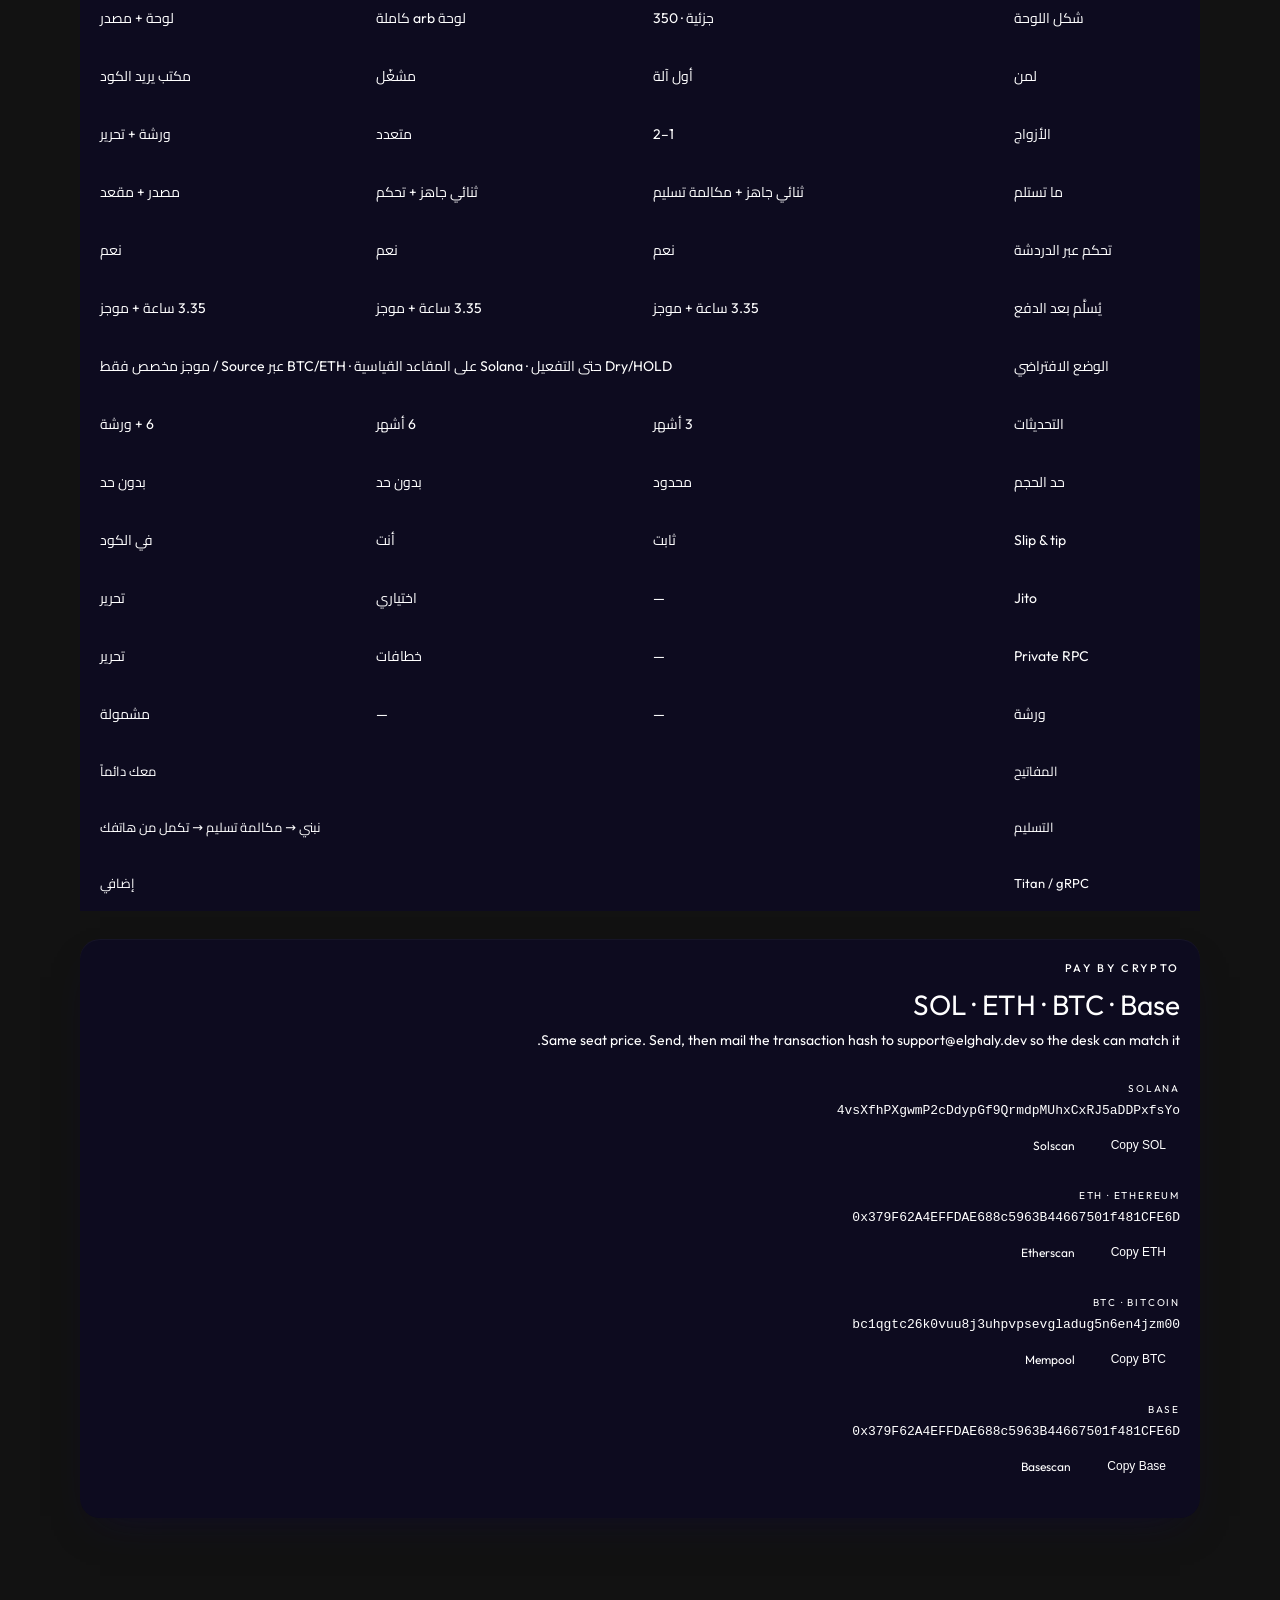
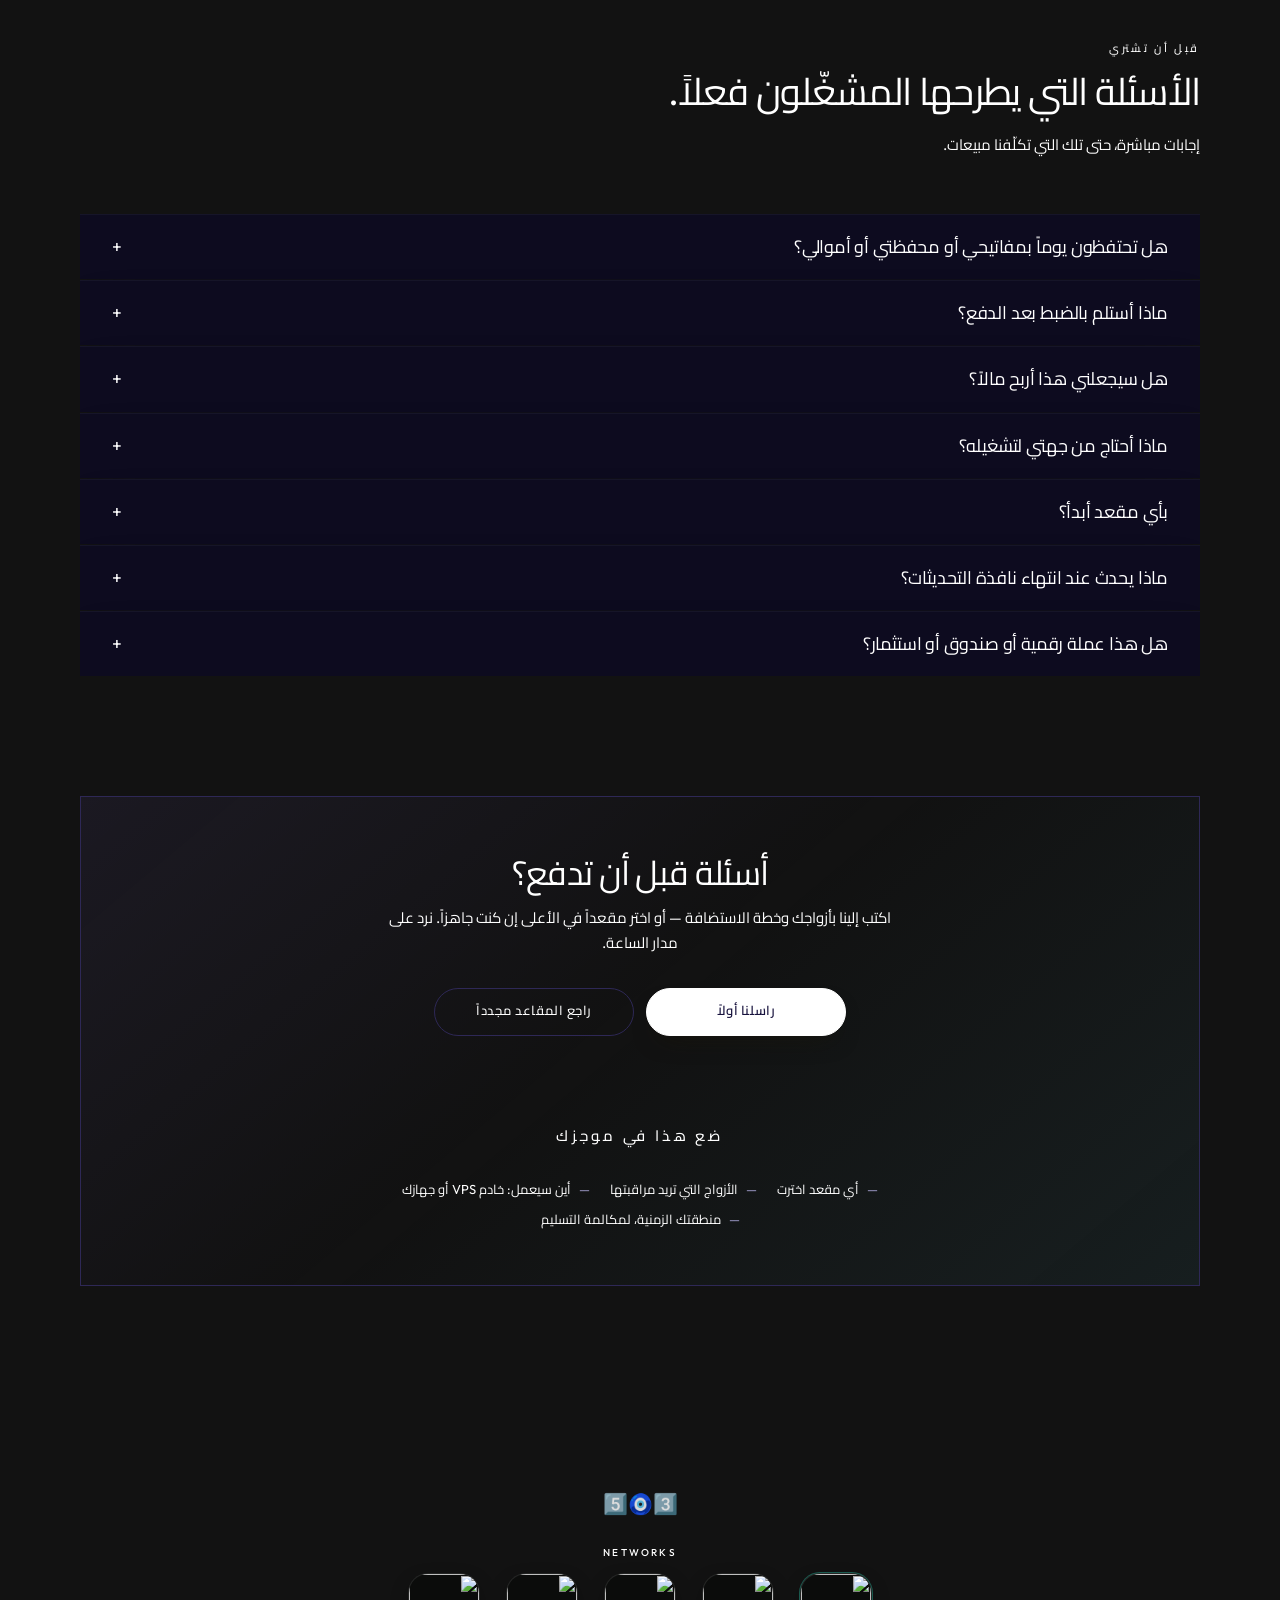
==== commit 98f25768: "Contact: email only (support@elghaly.dev) Every "Email first: ... Calls only by appointment." become" ====
--- a/ar/index.html
+++ b/ar/index.html
@@ -710,7 +710,6 @@
 
   <footer>
     <div class="marks marks-desk" aria-hidden="true">3️⃣🧿5️⃣</div>
-    <p id="footContact">Email first: <a href="mailto:support@elghaly.dev">support@elghaly.dev</a>. Calls only by appointment.</p>
     <div class="networks-block" aria-label="Network family">
       <p class="networks-label" id="netLabel">Networks</p>
       <div class="networks-row">
@@ -739,7 +738,7 @@
     </div>
     <p class="love brand-lock">made by love ❤️</p>
     <p>elghaly, LLC</p>
-    <p class="addr" id="footAddr">Email first: <a href="mailto:support@elghaly.dev">support@elghaly.dev</a>. Calls only by appointment.</p>
+    <p class="addr" id="footAddr">Contact: <a href="mailto:support@elghaly.dev">support@elghaly.dev</a></p>
     <p class="addr legal-links"><a href="https://elghaly.dev/about.html">About</a> · <a href="https://elghaly.dev/contact.html">Contact</a> · <a href="https://chatting.elghaly.dev">Chatting</a> · <a href="/refunds/">Refunds</a> · <a href="https://elghaly.dev/delivery.html">Delivery</a> · <a href="https://elghaly.dev/terms.html">Terms</a> · <a href="https://elghaly.dev/privacy.html">Privacy</a></p>
     <p class="fine" id="fine">Plumb is desk software sold as-is, without warranty. We make no claims about results, returns, CLEAR, land, or any outcome. You host it, you hold the keys, you accept the risk. Not a token sale. Not an investment. <a href="refunds/">Refunds</a>.</p>
   <p class="lic-badges"><a href="https://creativecommons.org/licenses/by/4.0/" rel="license">© elghaly · CC BY 4.0</a> <a href="https://github.com/Alarm2024">Open source</a></p>
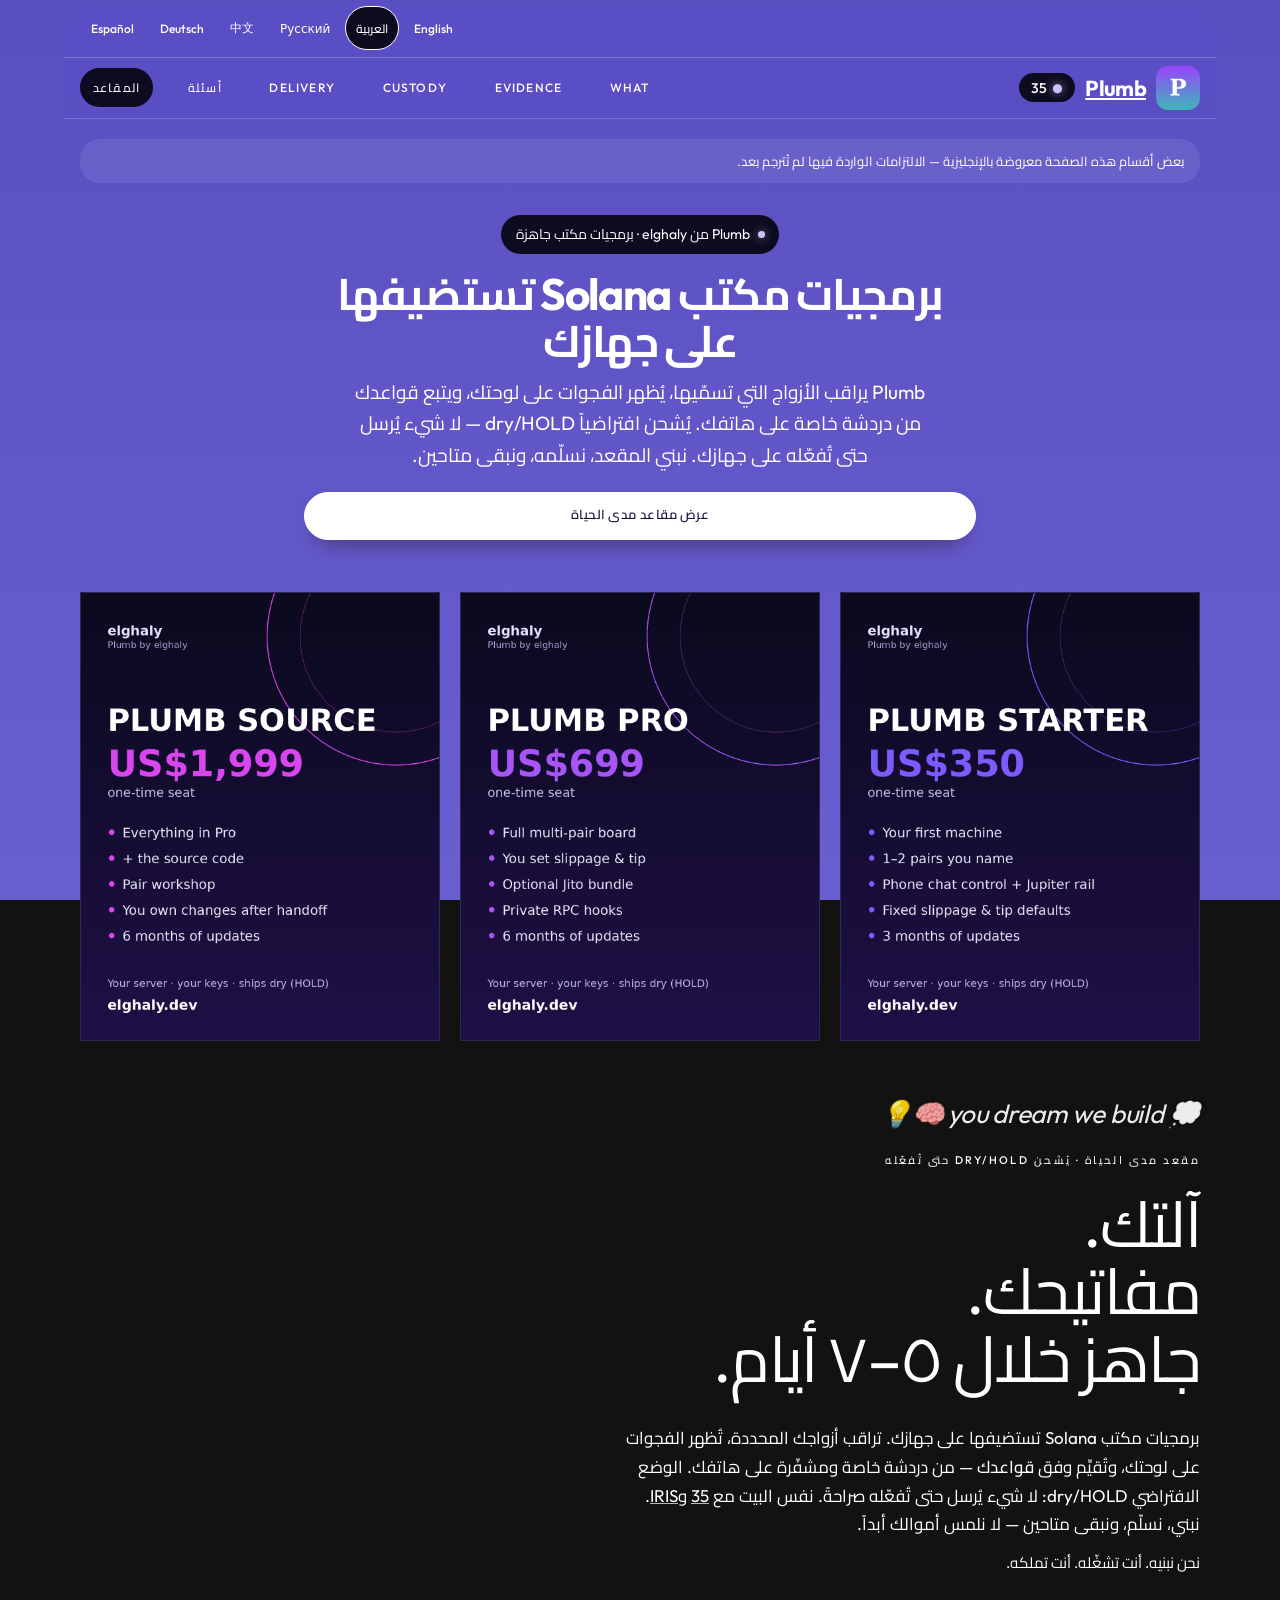
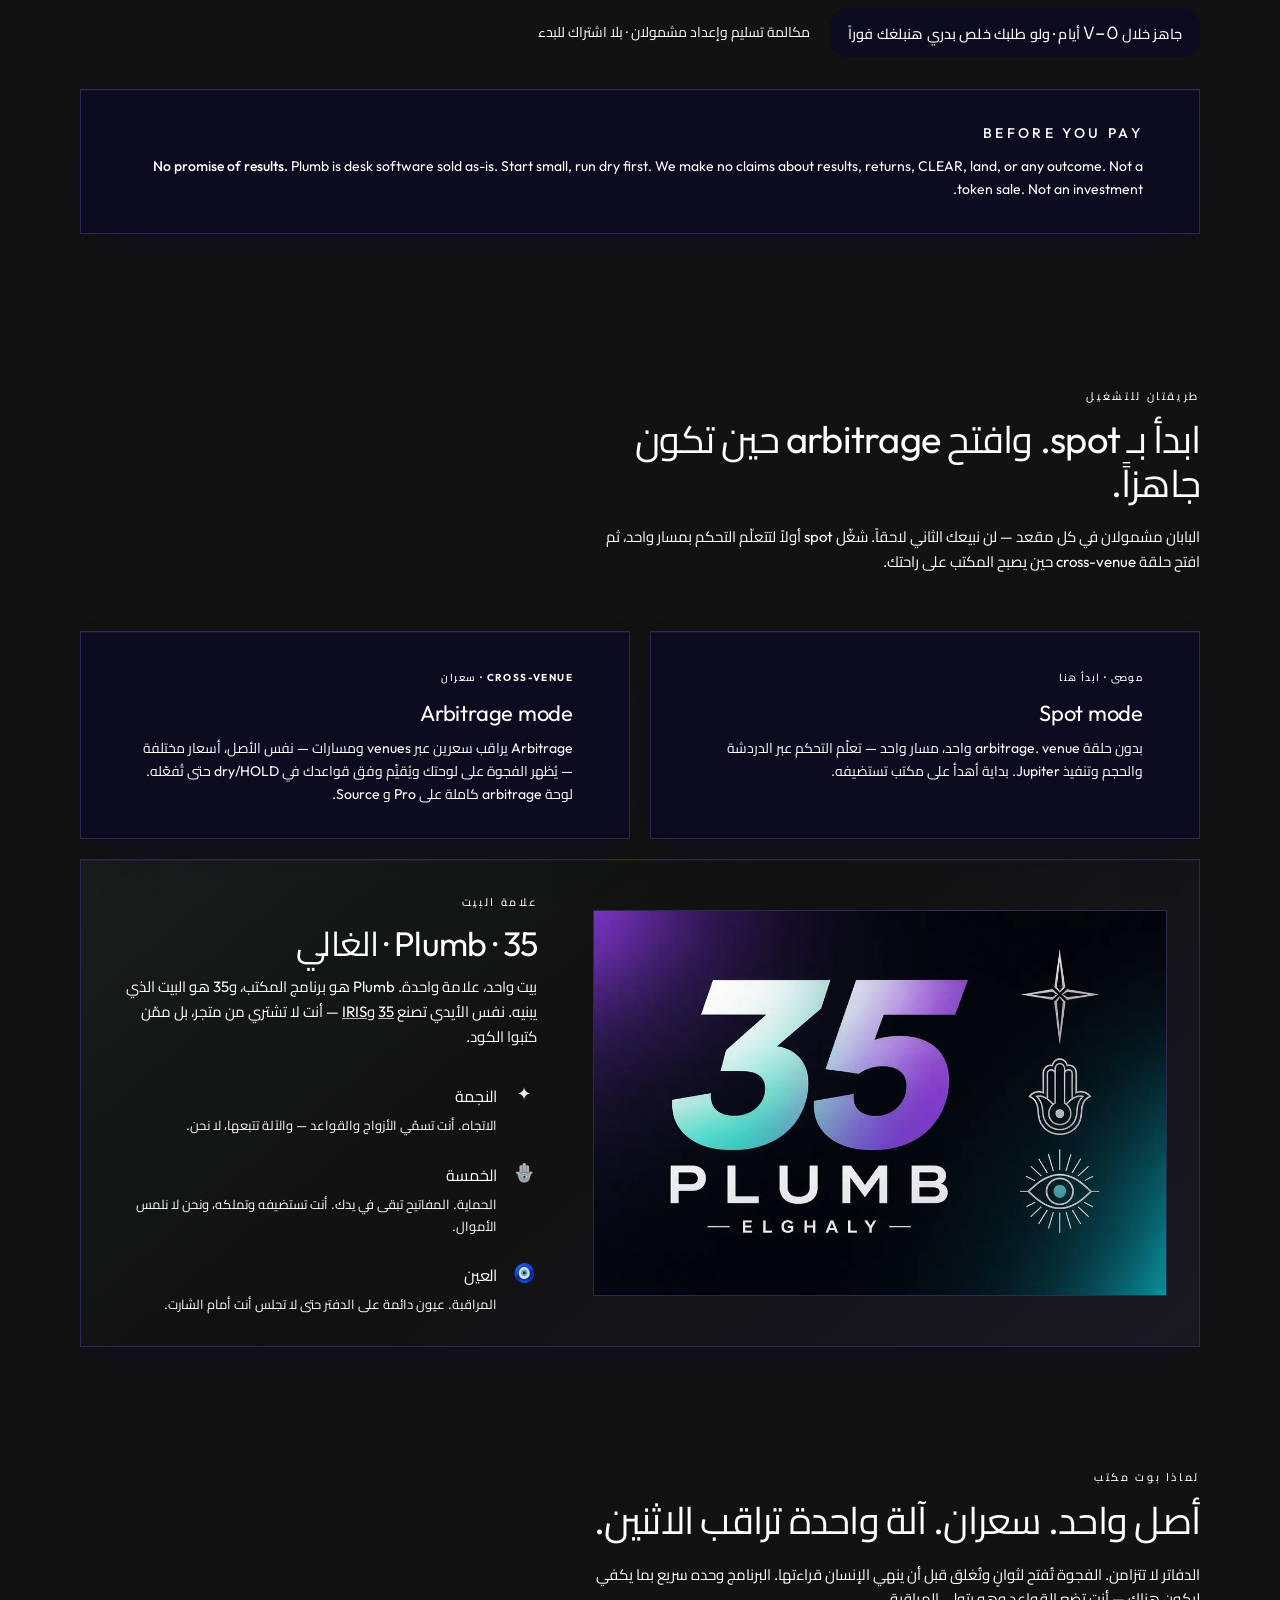
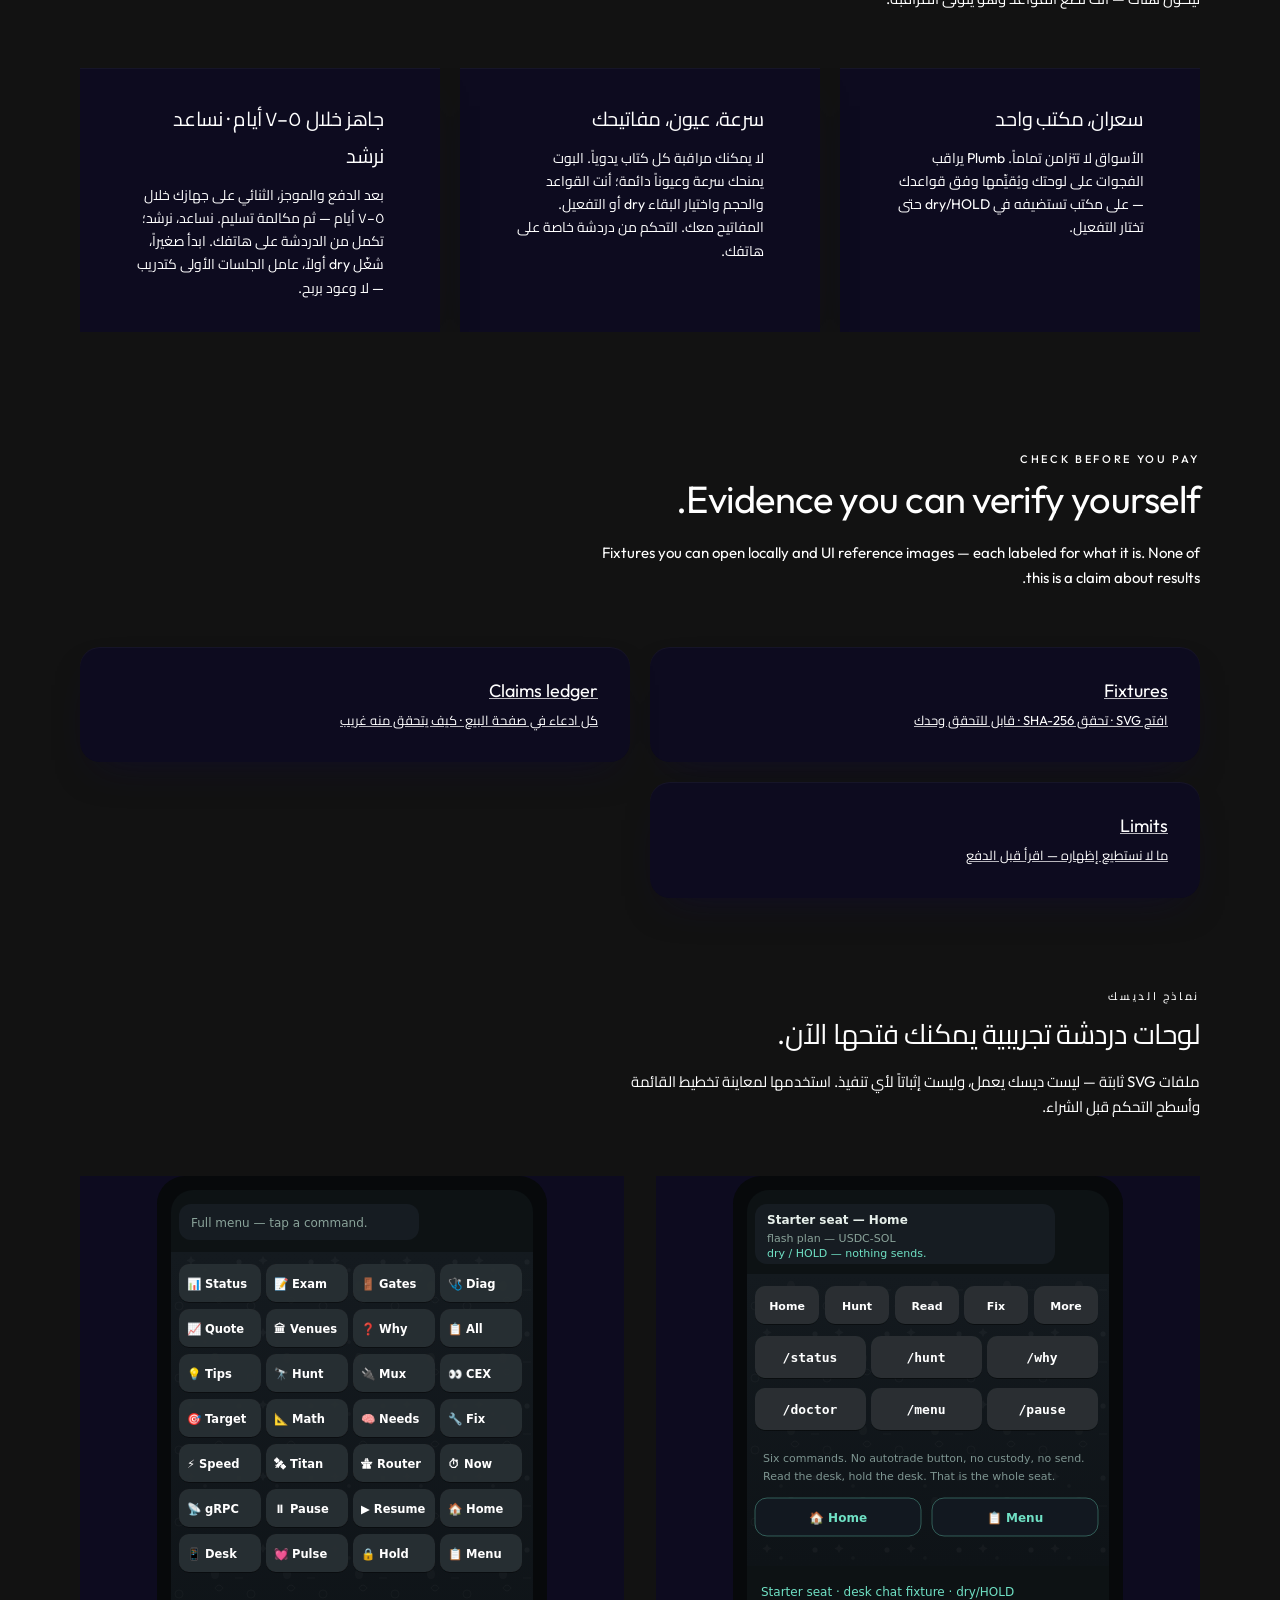
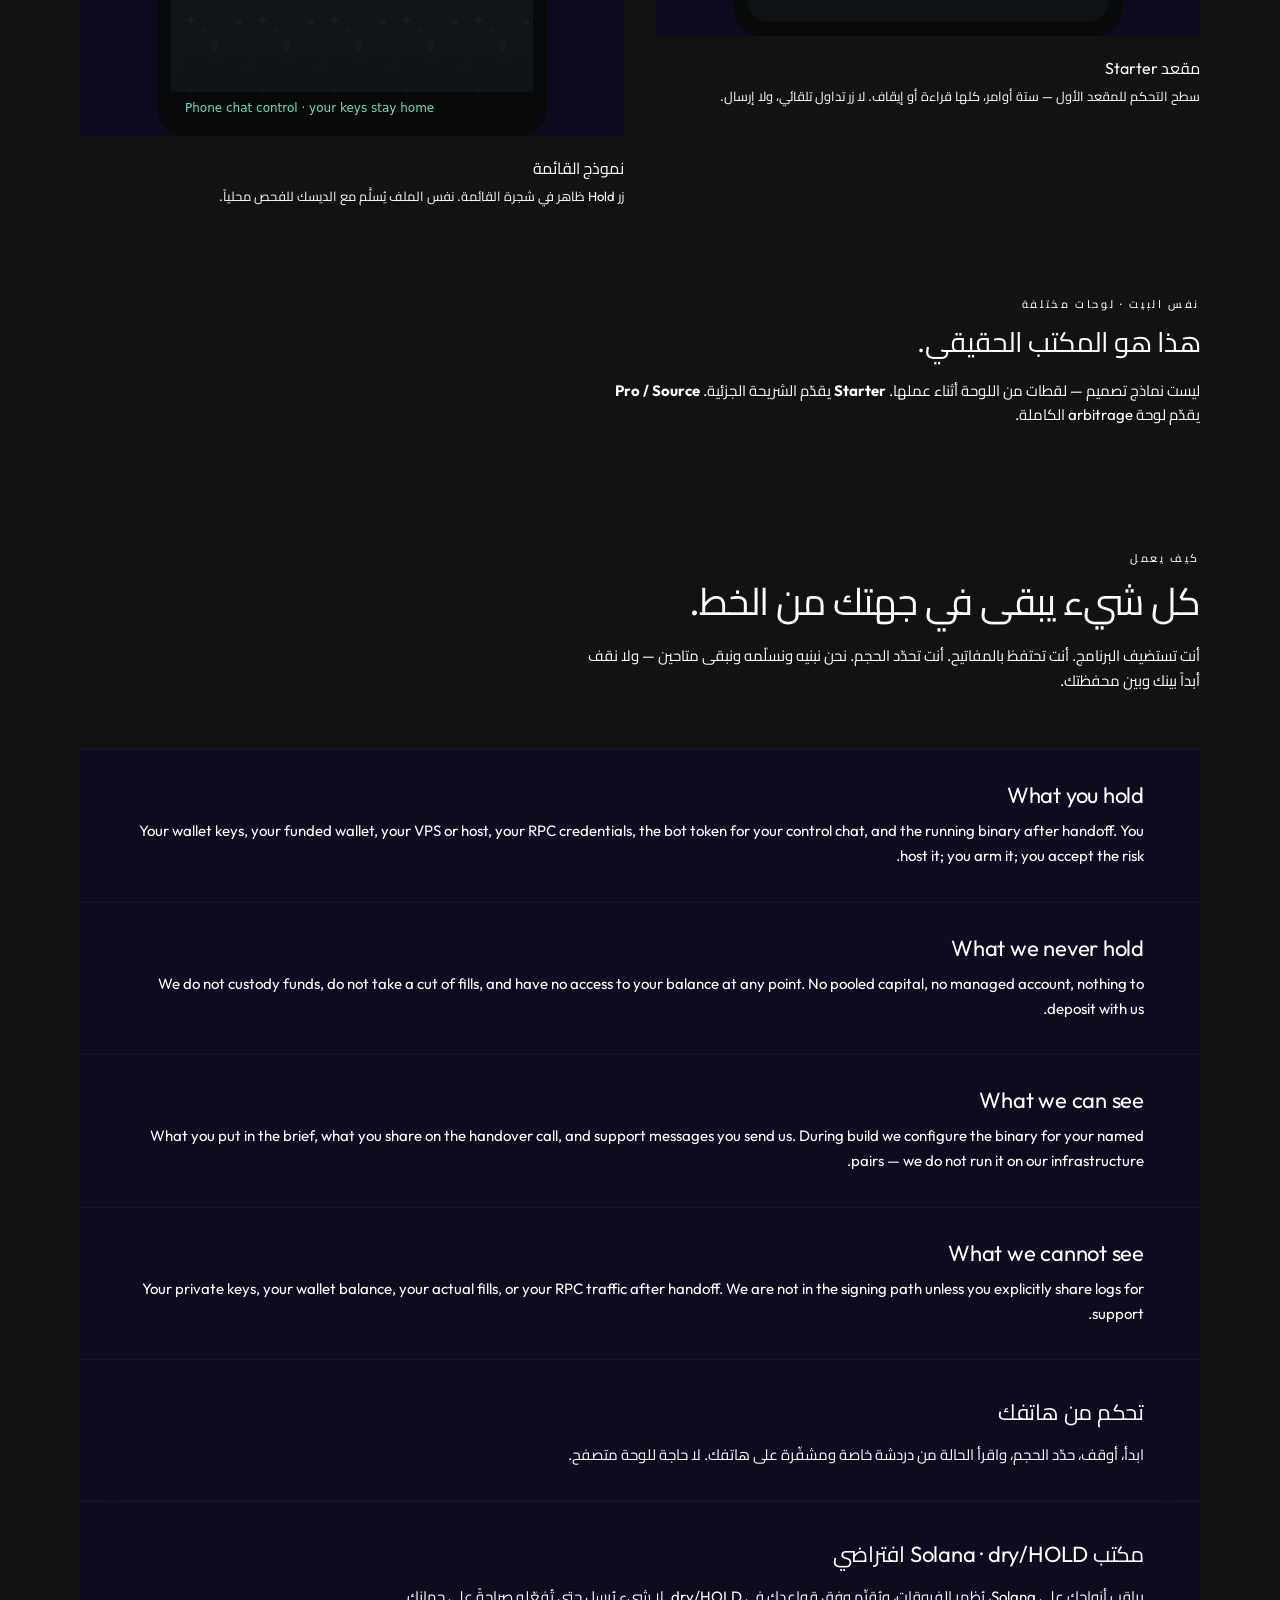
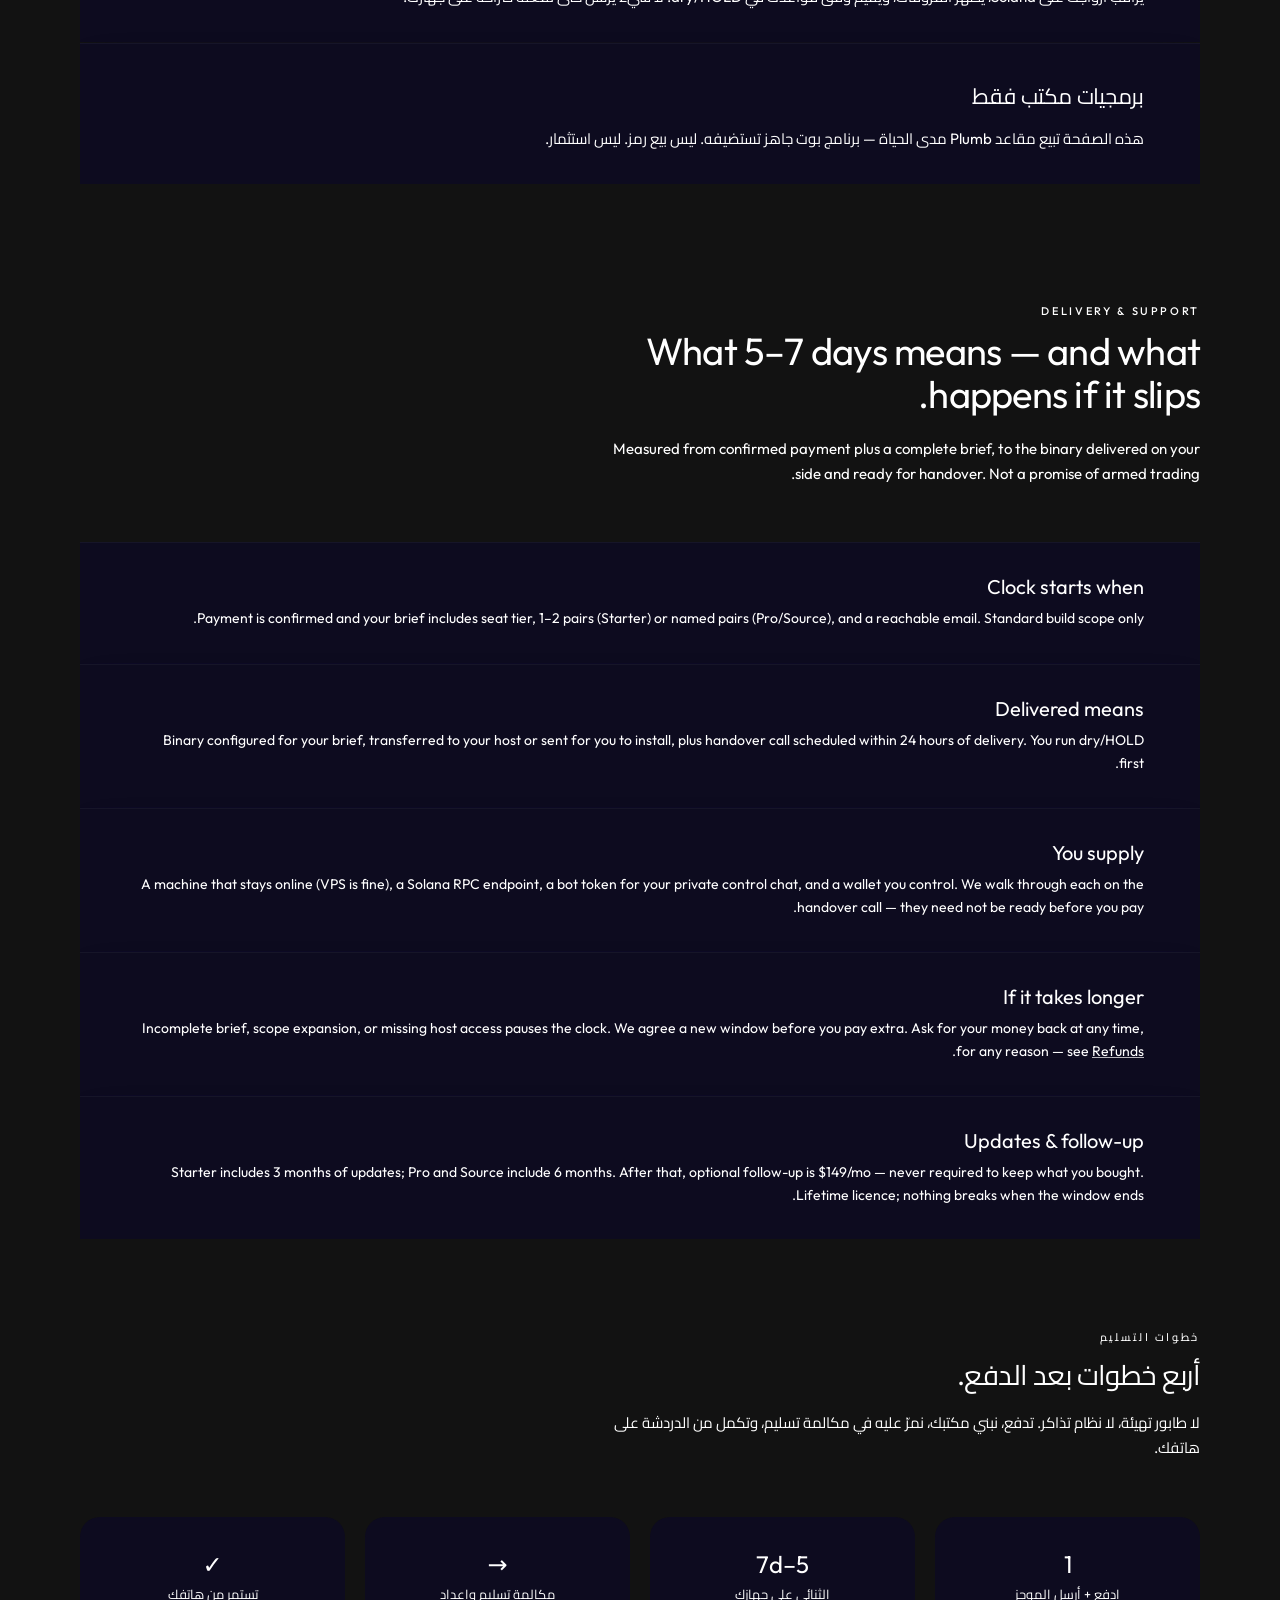
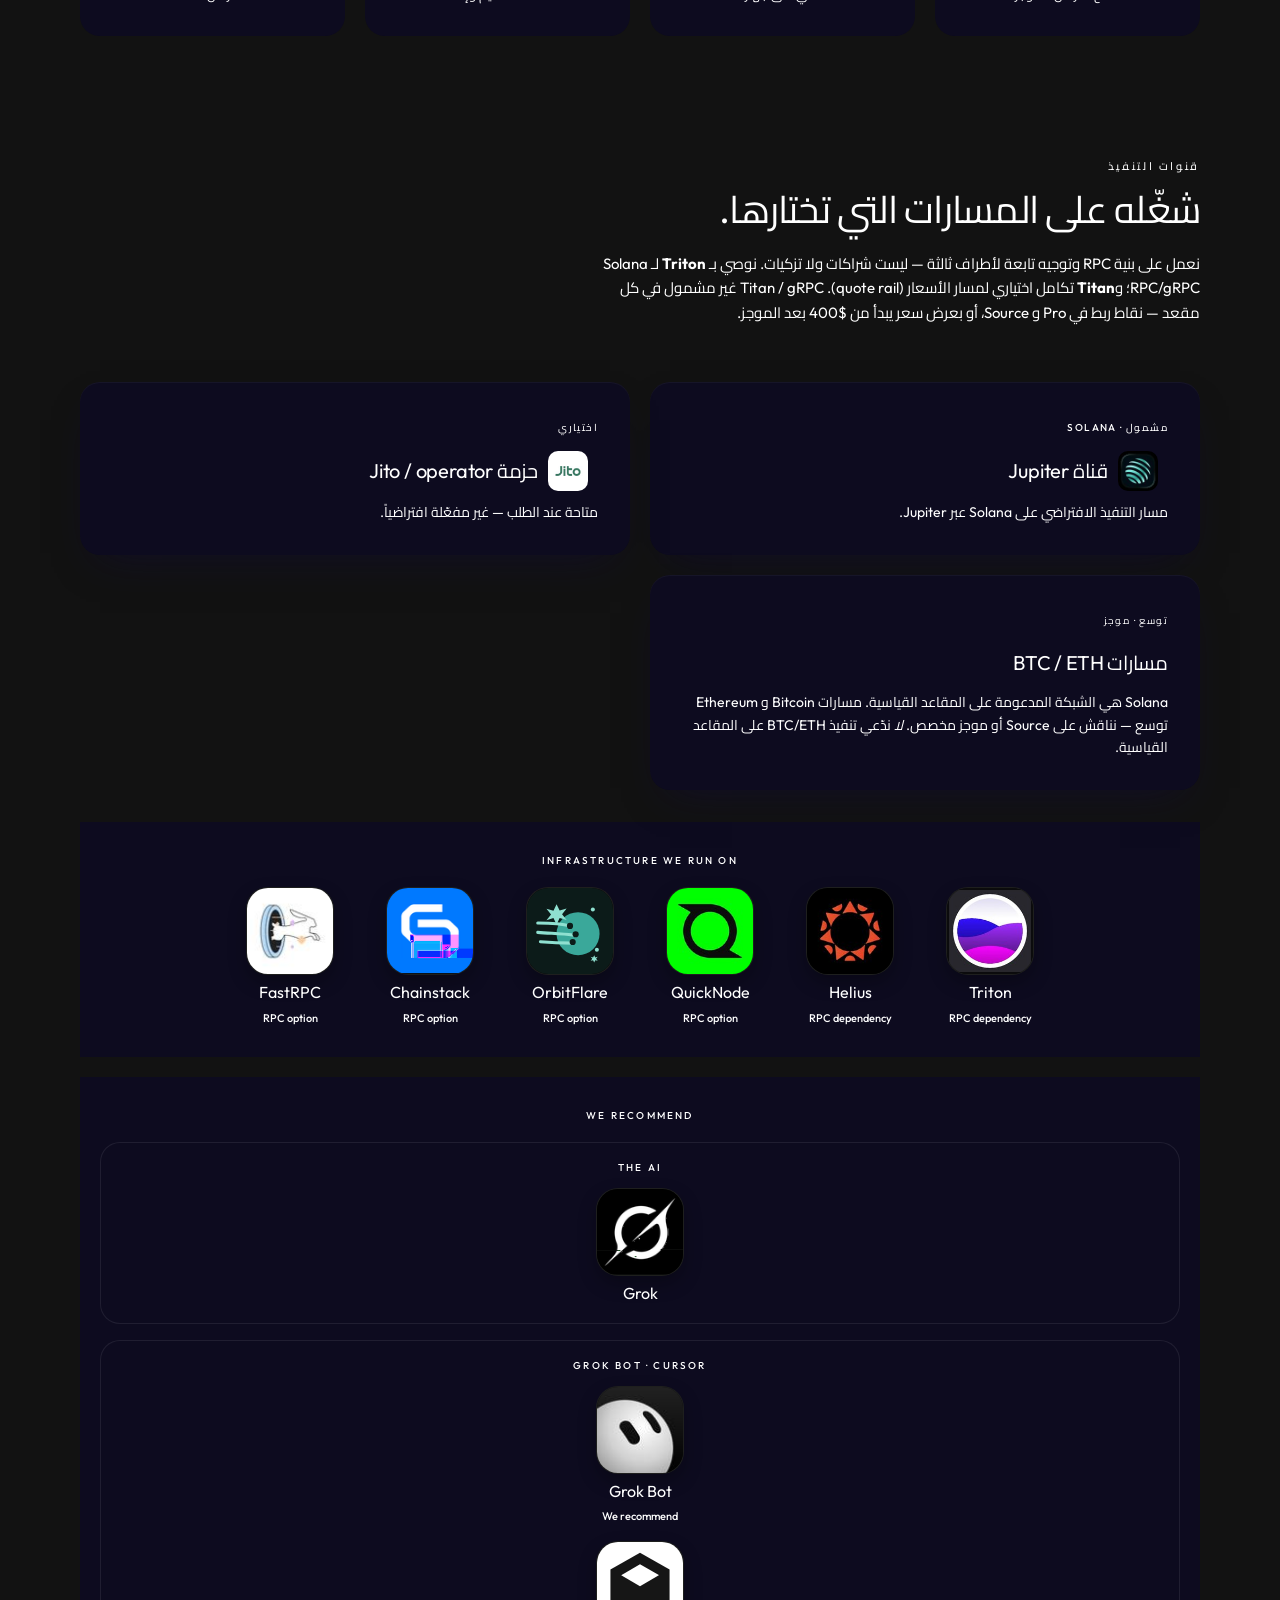
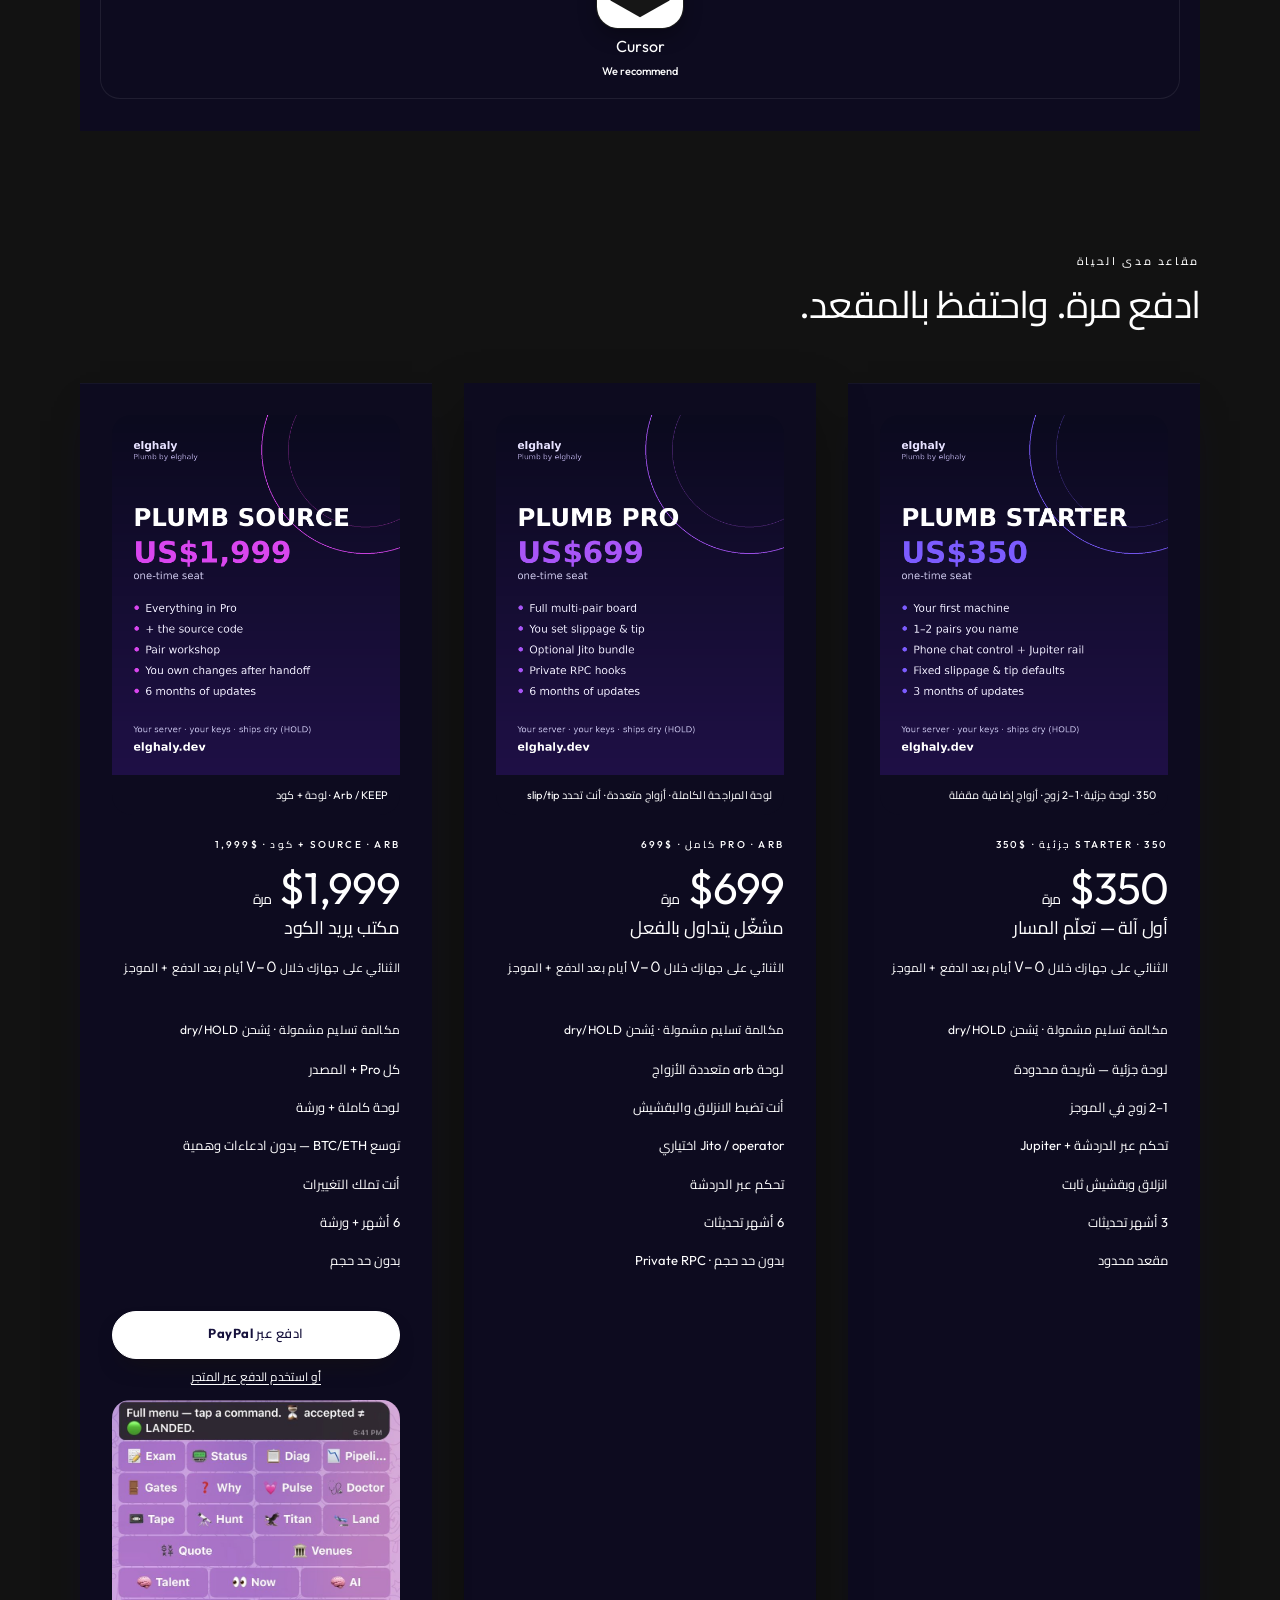
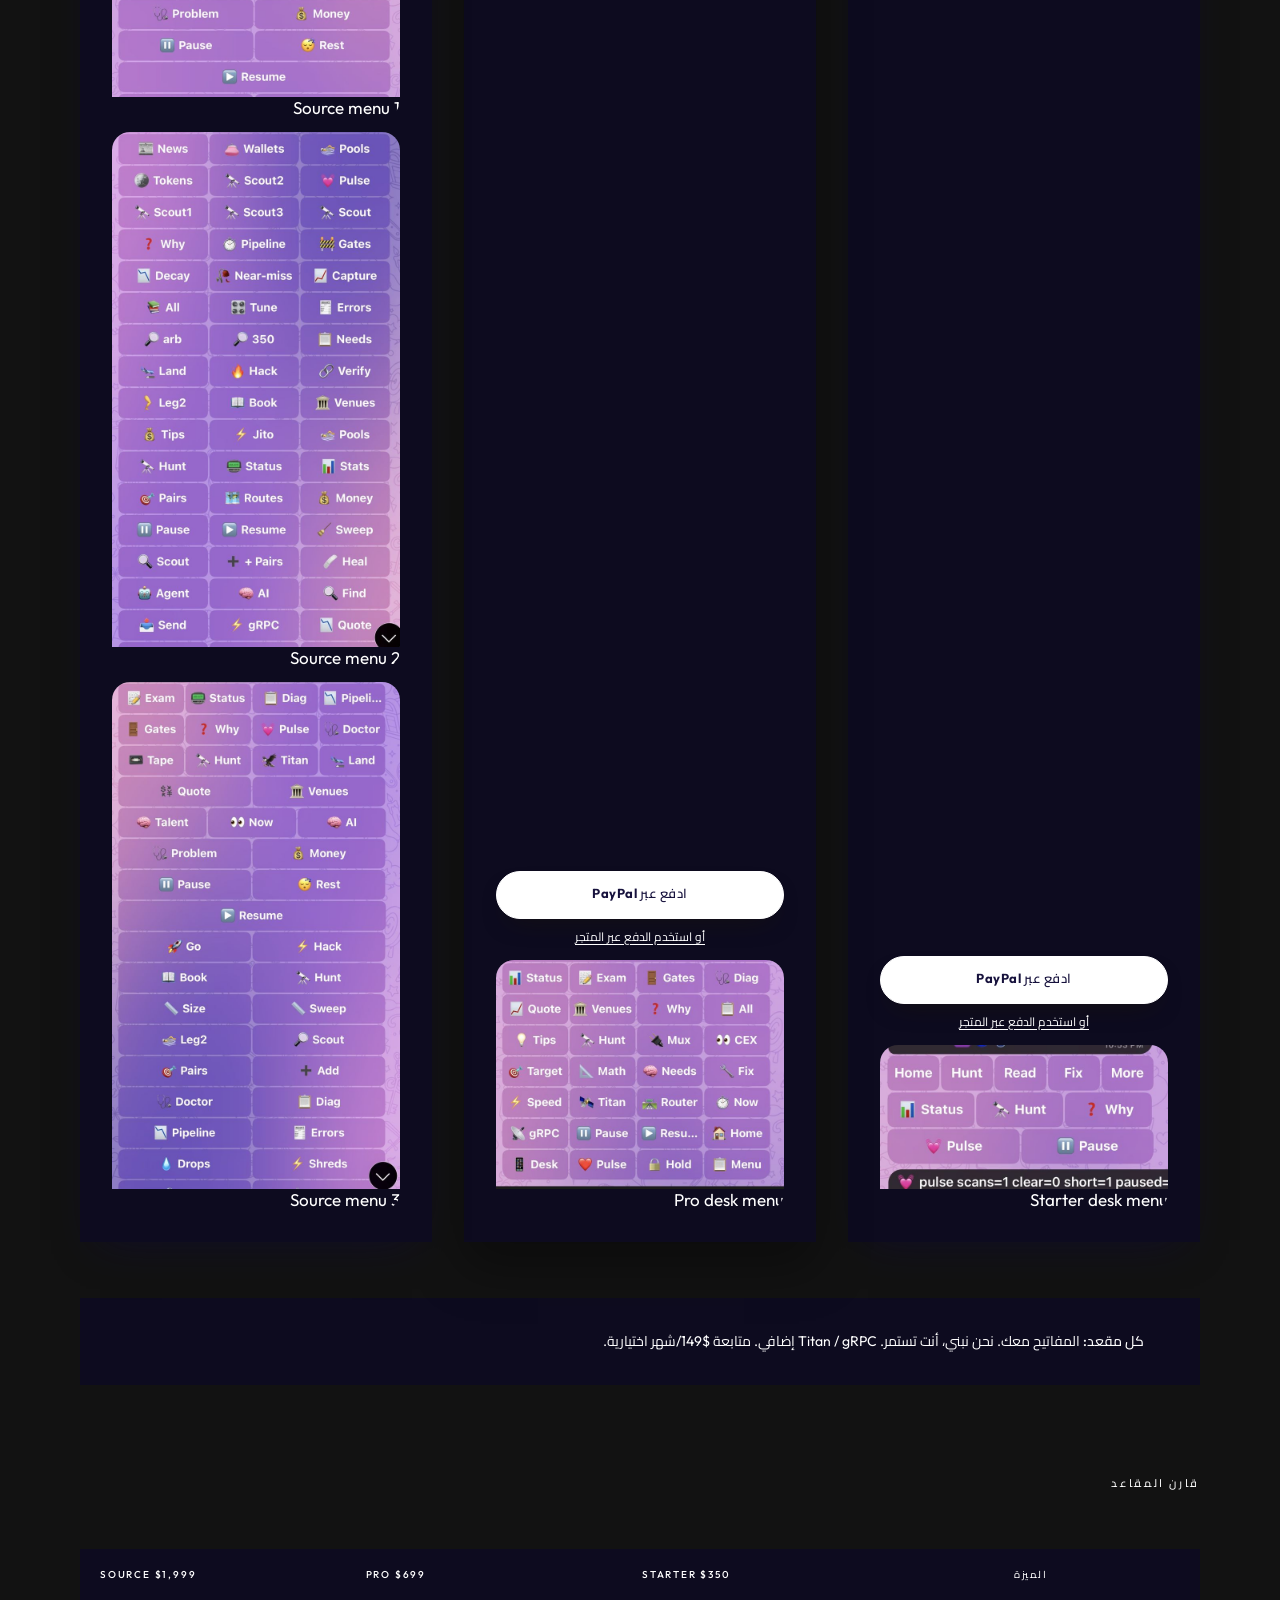
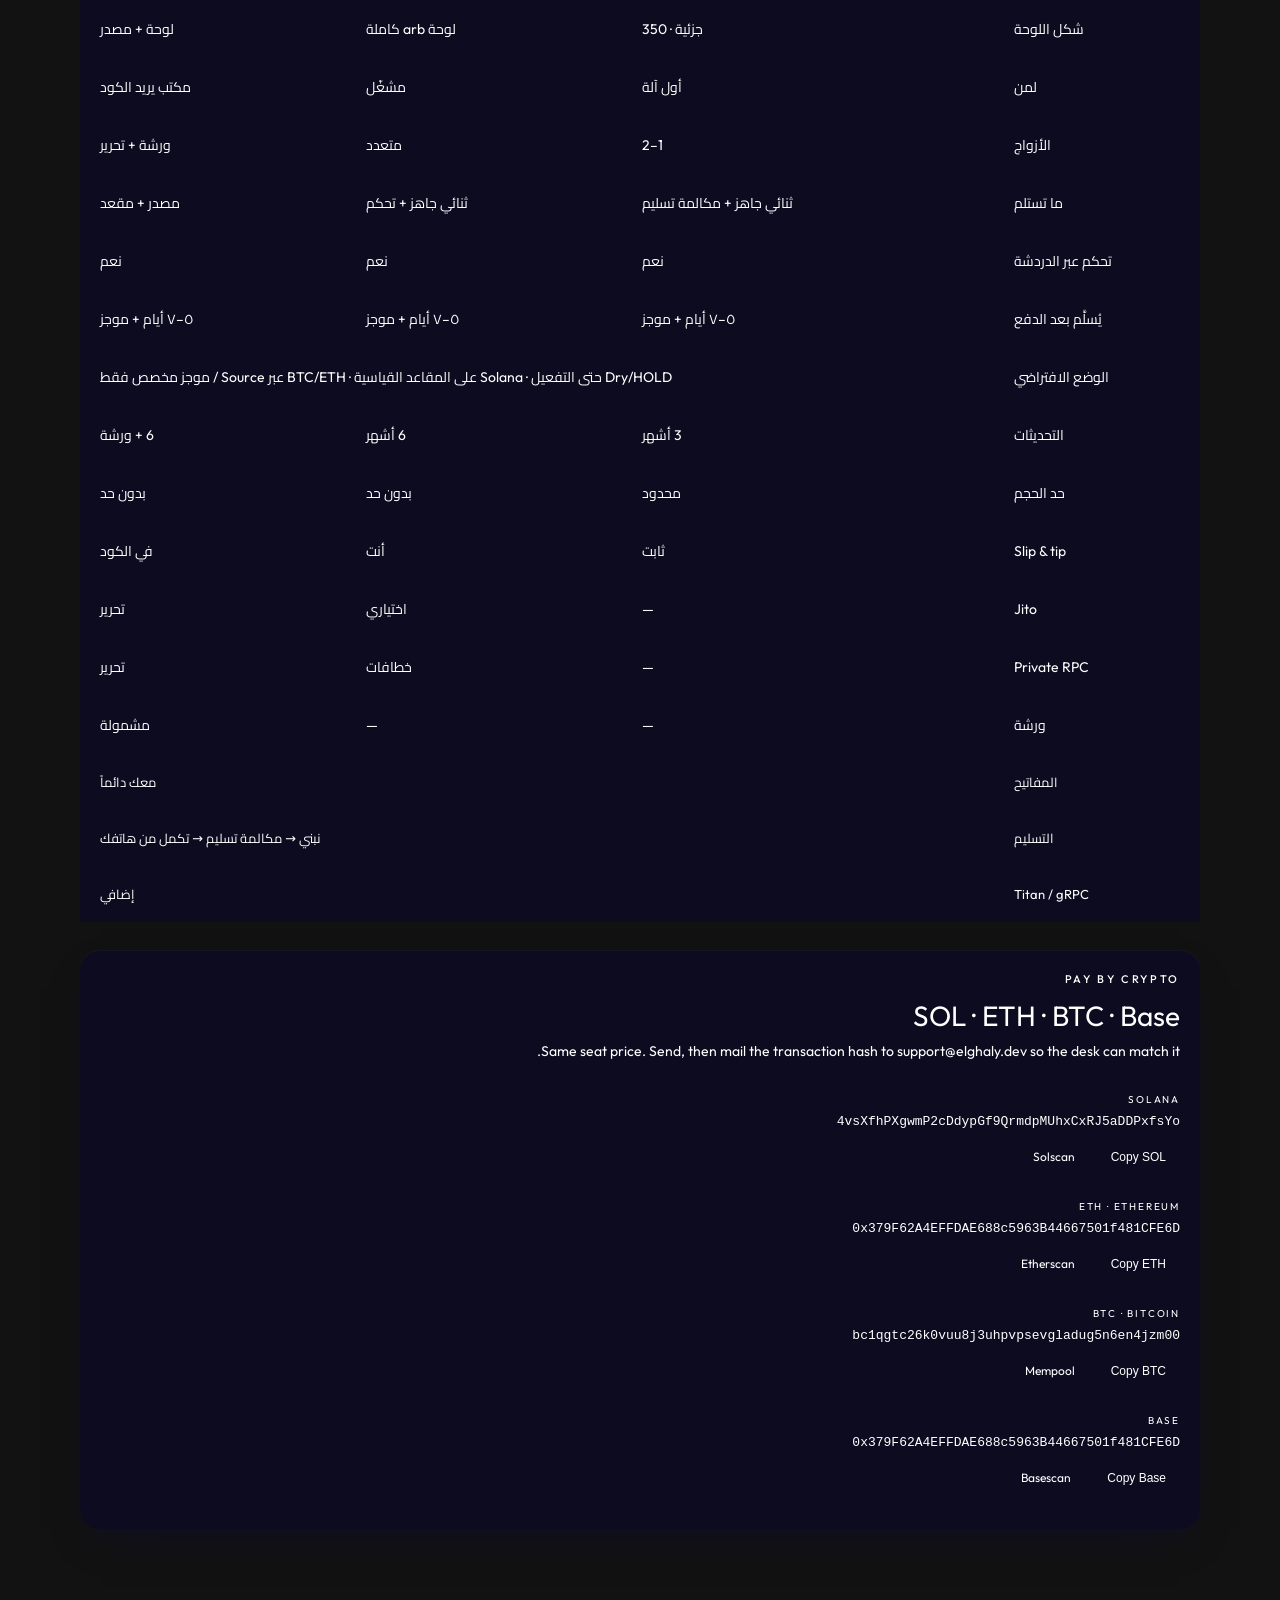
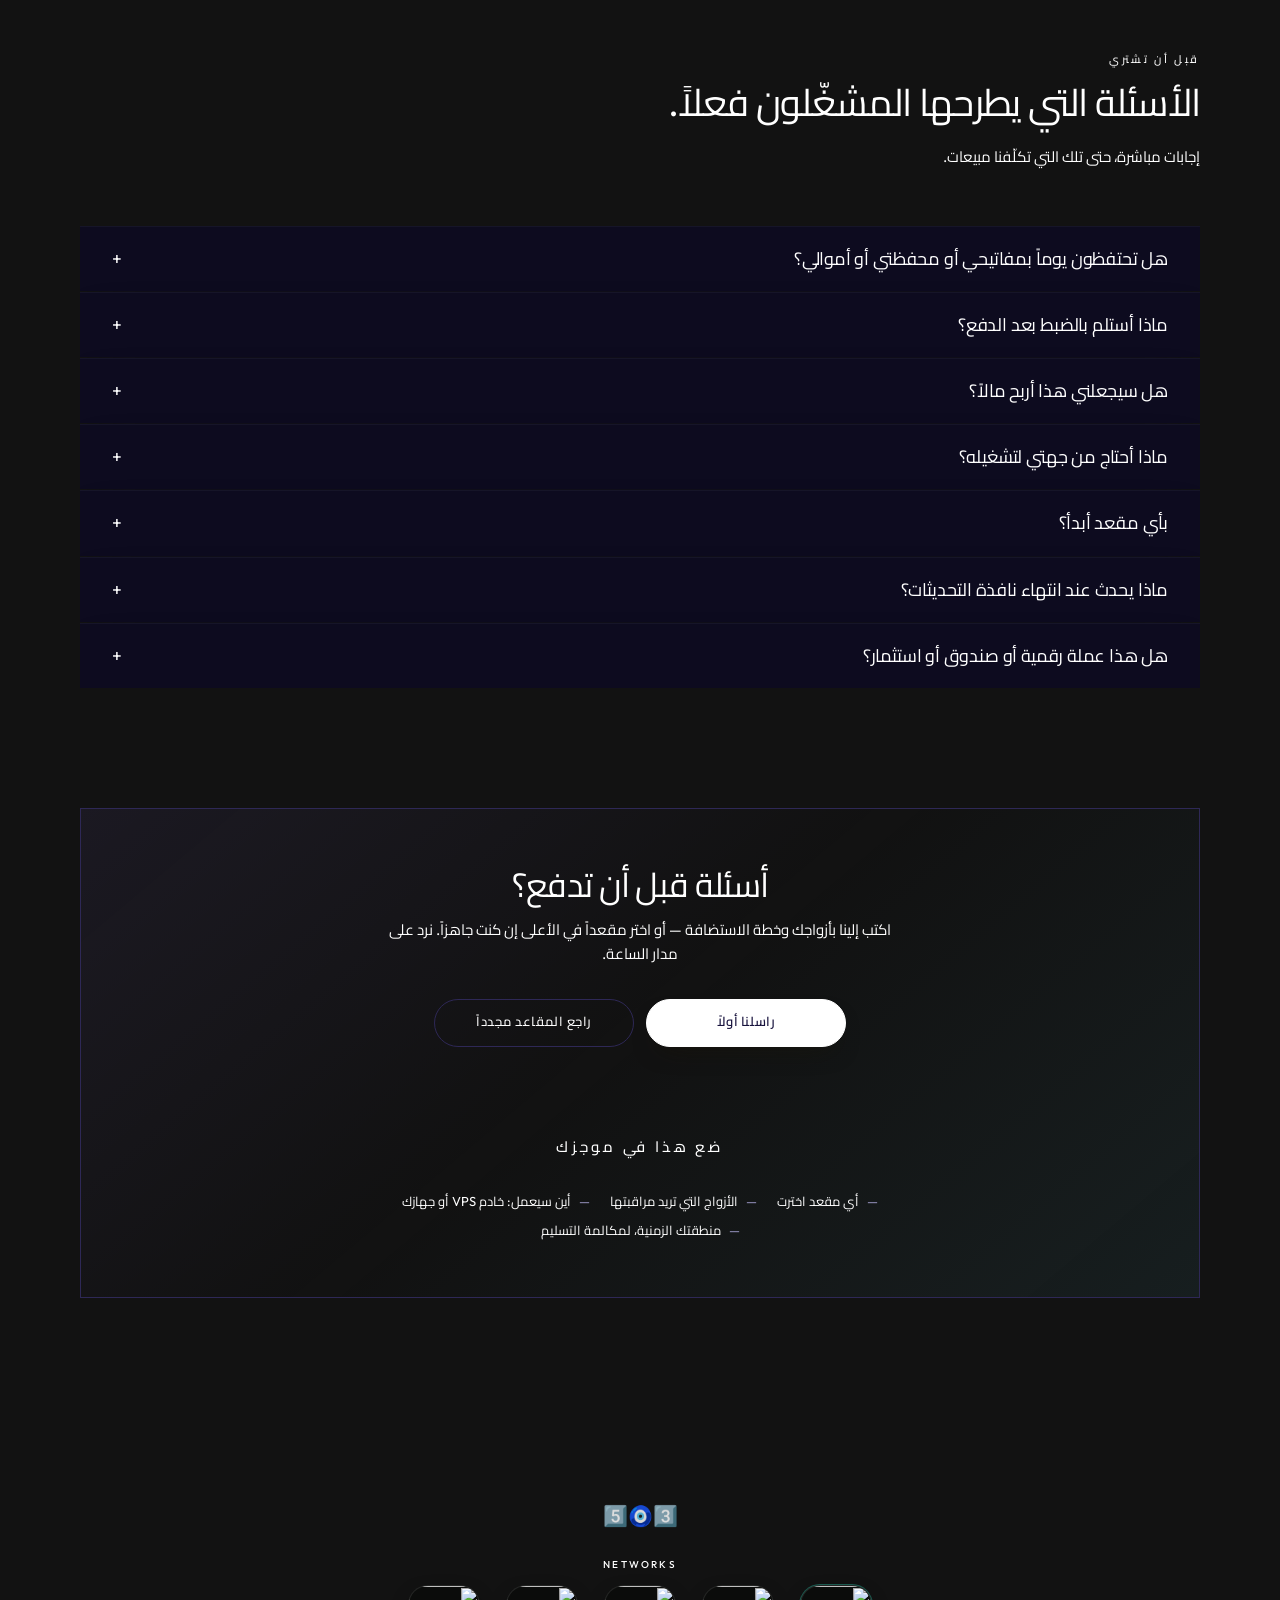
==== commit 506cee5b: "Delivery: 5–7 days everywhere instead of 3.35 hours (all languages) Apply owner decision: update del" ====
--- a/ar/index.html
+++ b/ar/index.html
@@ -5,7 +5,7 @@
 <meta charset="utf-8"/>
 <meta name="viewport" content="width=device-width,initial-scale=1"/>
 <title>Plumb — Ready Desk Software</title>
-<meta name="description" content="Self-hosted Solana desk software. Ships dry/HOLD. Controlled from a private chat on your phone, Jupiter routes, partial or full pair board. Delivered in 3.35 hours after payment and brief. Lifetime seats."/>
+<meta name="description" content="Self-hosted Solana desk software. Ships dry/HOLD. Controlled from a private chat on your phone, Jupiter routes, partial or full pair board. Ready in 5–7 days after payment and brief. Lifetime seats."/>
 <meta name="theme-color" content="#352373"/>
 <meta name="color-scheme" content="dark"/>
 <meta name="robots" content="index,follow,max-image-preview:large,max-snippet:-1"/>
@@ -13,7 +13,7 @@
 <link rel="canonical" href="https://plumb-35.elghaly.dev/ar/"/>
 <meta property="og:site_name" content="Plumb — Elghaly"/>
 <meta property="og:title" content="Plumb — Ready Desk Software"/>
-<meta property="og:description" content="Self-hosted Solana desk. Ships dry/HOLD. Partial or full pair board. Delivered in 3.35 hours after payment and brief."/>
+<meta property="og:description" content="Self-hosted Solana desk. Ships dry/HOLD. Partial or full pair board. Ready in 5–7 days after payment and brief."/>
 <meta property="og:url" content="https://plumb-35.elghaly.dev/"/>
 <meta property="og:type" content="website"/>
 <meta property="og:locale" content="en_US"/>
@@ -23,7 +23,7 @@
 <meta property="og:image:alt" content="35 Plumb Elghaly — house mark"/>
 <meta name="twitter:card" content="summary_large_image"/>
 <meta name="twitter:title" content="Plumb — Ready Desk Software"/>
-<meta name="twitter:description" content="Self-hosted Solana desk. Ships dry/HOLD. Partial or full pair board. Delivered in 3.35 hours after payment and brief."/>
+<meta name="twitter:description" content="Self-hosted Solana desk. Ships dry/HOLD. Partial or full pair board. Ready in 5–7 days after payment and brief."/>
 <meta name="twitter:image" content="https://plumb-35.elghaly.dev/brand-35-plumb.jpg"/>
 <link rel="icon" href="/favicon.ico" sizes="any"/>
 <link rel="icon" href="/favicon.png" type="image/png"/>
@@ -80,7 +80,7 @@
    "name": "Plumb",
    "applicationCategory": "FinanceApplication",
    "operatingSystem": "Linux",
-   "description": "Self-hosted Solana desk software. Ships dry/HOLD. Controlled from a private chat on your phone, Jupiter routes, partial or full arbitrage pair board. Delivered within 3.35 hours of confirmed payment and brief. You host it and hold your own keys.",
+   "description": "Self-hosted Solana desk software. Ships dry/HOLD. Controlled from a private chat on your phone, Jupiter routes, partial or full arbitrage pair board. Ready within 5–7 days of confirmed payment and brief. You host it and hold your own keys.",
    "url": "https://plumb-35.elghaly.dev/",
    "image": "https://plumb-35.elghaly.dev/brand-35-plumb.jpg",
    "publisher": {
@@ -133,7 +133,7 @@
      "name": "What exactly do I get after I pay?",
      "acceptedAnswer": {
       "@type": "Answer",
-      "text": "A ready bot built for the pairs you name in the brief, delivered within 3.35 hours of confirmed payment and brief, plus a handover call to get it running on your host. Starter and Pro ship the running binary; Source ships the source code as well. Every seat is controlled from a private chat on your phone. Ships dry/HOLD by default."
+      "text": "A ready bot built for the pairs you name in the brief, delivered within 5–7 days of confirmed payment and brief, plus a handover call to get it running on your host. Starter and Pro ship the running binary; Source ships the source code as well. Every seat is controlled from a private chat on your phone. Ships dry/HOLD by default."
      }
     },
     {
@@ -242,12 +242,12 @@
     <p class="flagship brand-lock">💭 you dream we build 🧠💡</p>
     <div class="hero-copy">
       <p class="eyebrow" id="heroEyebrow">Lifetime seat · ships dry · HOLD until you arm it</p>
-      <h1 id="heroH1">Your machine.<br/>Your keys.<br/>Delivered in 3.35 hours.</h1>
+      <h2 id="heroH1">Your machine.<br/>Your keys.<br/>Ready in 5–7 days.</h2>
       <p class="lede" id="heroLede">Self-hosted Solana desk software you run on your hardware. Watches your named pairs, surfaces gaps on your board, and evaluates against <strong>your</strong> rules — controlled from a private, encrypted chat on your phone. Default posture is dry/HOLD: nothing sends until you explicitly arm it. Same house as <a href="https://35.elghaly.dev">35</a> and <a href="https://iris-35.elghaly.dev">IRIS</a>. We build, hand over, and stay reachable — we never touch your funds.</p>
       <p class="pitch-line" id="heroPitch">We build it. You run it. You keep it.</p>
     </div>
     <div class="hero-meta">
-      <p class="delivery" id="heroDelivery">Payment confirmed + brief received → binary on your side in <time>3.35</time> hours <span class="delivery-note" id="heroDeliveryNote">(conditions in Delivery)</span></p>
+      <p class="delivery delivery-lg" id="heroDelivery">Ready in <time>5–7</time> days · If your order is ready sooner, we&#39;ll let you know right away.</p>
       <p class="hero-help" id="heroHelp">Handover call and setup included · no subscription to start</p>
     </div>
     <aside class="trust-band reveal" aria-labelledby="trustTitle">
@@ -320,8 +320,8 @@
         <p id="why2">You cannot watch every book by hand. A desk bot brings speed and constant eyes; you bring the rules, the size, and the choice to stay dry or arm when ready. Keys stay with you. Control stays in a private chat on your phone — no browser dashboard required.</p>
       </article>
       <article class="why-card">
-        <h3 id="why3h">Delivered in 3.35 hours · we help we guide</h3>
-        <p id="why3">After payment and brief, your binary is on your side within 3.35 hours — then a handover call. We help, we guide; you continue from the chat on your phone. Start small, run dry first, treat early sessions as training — not hype, not a promise of results.</p>
+        <h3 id="why3h">Ready in 5–7 days · we help we guide</h3>
+        <p id="why3">After payment and brief, your binary is on your side within 5–7 days — then a handover call. We help, we guide; you continue from the chat on your phone. Start small, run dry first, treat early sessions as training — not hype, not a promise of results.</p>
       </article>
     </div>
   </section>
@@ -433,7 +433,7 @@
   <section id="delivery" class="reveal">
     <div class="section-head">
       <p class="section-label" id="delLabel">Delivery &amp; support</p>
-      <h2 class="section-title" id="delTitle">What 3.35 hours means — and what happens if it slips.</h2>
+      <h2 class="section-title" id="delTitle">What 5–7 days means — and what happens if it slips.</h2>
       <p class="section-note" id="delNote">Measured from confirmed payment plus a complete brief, to the binary delivered on your side and ready for handover. Not a promise of armed trading.</p>
     </div>
     <div class="delivery-terms">
@@ -465,7 +465,7 @@
     </div>
     <div class="timeline">
       <div class="timeline-step"><div class="num">1</div><p id="tl1">Pay seat + mail brief</p></div>
-      <div class="timeline-step"><div class="num">3.35h</div><p id="tl2">Binary on your side</p></div>
+      <div class="timeline-step"><div class="num">5–7d</div><p id="tl2">Binary on your side</p></div>
       <div class="timeline-step"><div class="num">→</div><p id="tl3">Handover call &amp; setup</p></div>
       <div class="timeline-step"><div class="num">✓</div><p id="tl4">You continue from your phone</p></div>
     </div>
@@ -560,7 +560,7 @@
         <p class="seat-tier" id="s1tier">Starter · 350 partial · $350</p>
         <p class="seat-price">$350 <span>once</span></p>
         <p class="seat-for" id="s1for">First machine — learn the path</p>
-        <p class="seat-delivery" id="s1del">Binary on your side in <time>3.35</time> hours after pay + brief</p>
+        <p class="seat-delivery" id="s1del">Binary on your side in <time>5–7</time> days after pay + brief</p>
         <p class="seat-help" id="s1help">Handover call included · ships dry/HOLD</p>
         <ul id="s1f">
           <li>Partial pair board — limited slice, not full desk</li>
@@ -581,7 +581,7 @@
         <p class="seat-tier" id="s2tier">Pro · full arbitrage · $699</p>
         <p class="seat-price">$699 <span>once</span></p>
         <p class="seat-for" id="s2for">Operator who already trades</p>
-        <p class="seat-delivery" id="s2del">Binary on your side in <time>3.35</time> hours after pay + brief</p>
+        <p class="seat-delivery" id="s2del">Binary on your side in <time>5–7</time> days after pay + brief</p>
         <p class="seat-help" id="s2help">Handover call included · ships dry/HOLD</p>
         <ul id="s2f">
           <li>Full multi-pair arbitrage board</li>
@@ -602,7 +602,7 @@
         <p class="seat-tier" id="s3tier">Source · full arbitrage + code · $1,999</p>
         <p class="seat-price">$1,999 <span>once</span></p>
         <p class="seat-for" id="s3for">Desk that wants the code</p>
-        <p class="seat-delivery" id="s3del">Binary on your side in <time>3.35</time> hours after pay + brief</p>
+        <p class="seat-delivery" id="s3del">Binary on your side in <time>5–7</time> days after pay + brief</p>
         <p class="seat-help" id="s3help">Handover call included · ships dry/HOLD</p>
         <ul id="s3f">
           <li>Everything in Pro, plus the source</li>
@@ -633,7 +633,7 @@
           <tr><td>Pairs</td><td>1–2 on partial board</td><td class="yes">Multi-pair full board</td><td class="yes">Workshop + you edit</td></tr>
           <tr><td>What you receive</td><td>Ready binary + handover call</td><td>Ready binary + controls</td><td class="yes">Source + seat</td></tr>
           <tr><td>Phone chat control</td><td class="yes">Yes</td><td class="yes">Yes</td><td class="yes">Yes</td></tr>
-          <tr><td>Delivered after pay</td><td class="yes">3.35 hours + brief</td><td class="yes">3.35 hours + brief</td><td class="yes">3.35 hours + brief</td></tr>
+          <tr><td>Delivered after pay</td><td class="yes">5–7 days + brief</td><td class="yes">5–7 days + brief</td><td class="yes">5–7 days + brief</td></tr>
           <tr><td>Default posture</td><td colspan="3">Dry/HOLD until you arm · Solana on standard seats · BTC/ETH via Source / custom brief only</td></tr>
           <tr><td>Updates included</td><td>3 months</td><td class="yes">6 months</td><td class="yes">6 months + workshop</td></tr>
           <tr><td>Trade size cap</td><td>Capped seat</td><td class="yes">No cap from us</td><td class="yes">No cap from us</td></tr>
@@ -663,7 +663,7 @@
       </details>
       <details>
         <summary id="q2">What exactly do I get after I pay?</summary>
-        <div class="faq-body" id="a2">A ready bot built for the pairs you name in the brief, delivered within 3.35 hours of confirmed payment and brief, plus a handover call to get it running on your host. Starter and Pro ship the running binary; Source ships the source code as well. Every seat is controlled from a private chat on your phone — no browser dashboard to keep open. Ships dry/HOLD by default.</div>
+        <div class="faq-body" id="a2">A ready bot built for the pairs you name in the brief, delivered within 5–7 days of confirmed payment and brief, plus a handover call to get it running on your host. Starter and Pro ship the running binary; Source ships the source code as well. Every seat is controlled from a private chat on your phone — no browser dashboard to keep open. Ships dry/HOLD by default.</div>
       </details>
       <details>
         <summary id="q3">Will this make me money?</summary>
@@ -739,14 +739,14 @@
     <p class="love brand-lock">made by love ❤️</p>
     <p>elghaly, LLC</p>
     <p class="addr" id="footAddr">Contact: <a href="mailto:support@elghaly.dev">support@elghaly.dev</a></p>
-    <p class="addr legal-links"><a href="https://elghaly.dev/about.html">About</a> · <a href="https://elghaly.dev/contact.html">Contact</a> · <a href="https://chatting.elghaly.dev">Chatting</a> · <a href="/refunds/">Refunds</a> · <a href="https://elghaly.dev/delivery.html">Delivery</a> · <a href="https://elghaly.dev/terms.html">Terms</a> · <a href="https://elghaly.dev/privacy.html">Privacy</a></p>
+    <p class="addr legal-links"><a href="https://elghaly.dev/about.html">About</a> · <a href="https://chatting.elghaly.dev">Chatting</a> · <a href="/refunds/">Refunds</a> · <a href="https://elghaly.dev/delivery.html">Delivery</a> · <a href="https://elghaly.dev/terms.html">Terms</a> · <a href="https://elghaly.dev/privacy.html">Privacy</a></p>
     <p class="fine" id="fine">Plumb is desk software sold as-is, without warranty. We make no claims about results, returns, CLEAR, land, or any outcome. You host it, you hold the keys, you accept the risk. Not a token sale. Not an investment. <a href="refunds/">Refunds</a>.</p>
   <p class="lic-badges"><a href="https://creativecommons.org/licenses/by/4.0/" rel="license">© elghaly · CC BY 4.0</a> <a href="https://github.com/Alarm2024">Open source</a></p>
   </footer>
 </div>
 
 <aside class="mobile-cta" id="mobileCta" aria-labelledby="barTitle" hidden>
-  <span><strong id="barTitle">Lifetime seat · from $350</strong><span id="barNote">Delivered in 3.35 hours · dry/HOLD</span></span>
+  <span><strong id="barTitle">Lifetime seat · from $350</strong><span id="barNote">Ready in 5–7 days · dry/HOLD</span></span>
   <a class="btn btn-primary" href="#seats" id="barBtn">See seats</a>
 </aside>
 
--- a/css/house-glass.css
+++ b/css/house-glass.css
@@ -663,6 +663,8 @@
   font-weight:500;letter-spacing:.02em;
 }
 .delivery time{font-family:var(--serif);font-size:17px;color:var(--ink);font-weight:400}
+.delivery.delivery-lg{display:inline-block;font-size:14.5px;letter-spacing:.01em;border-radius:18px;line-height:1.5}
+.delivery.delivery-lg time{font-size:19px}
 .delivery-note{font-size:11px;color:var(--muted-soft);font-weight:400;margin-left:4px}
 .hero-help{font-size:14px;color:var(--muted-soft);font-weight:400}
 .trust-band{
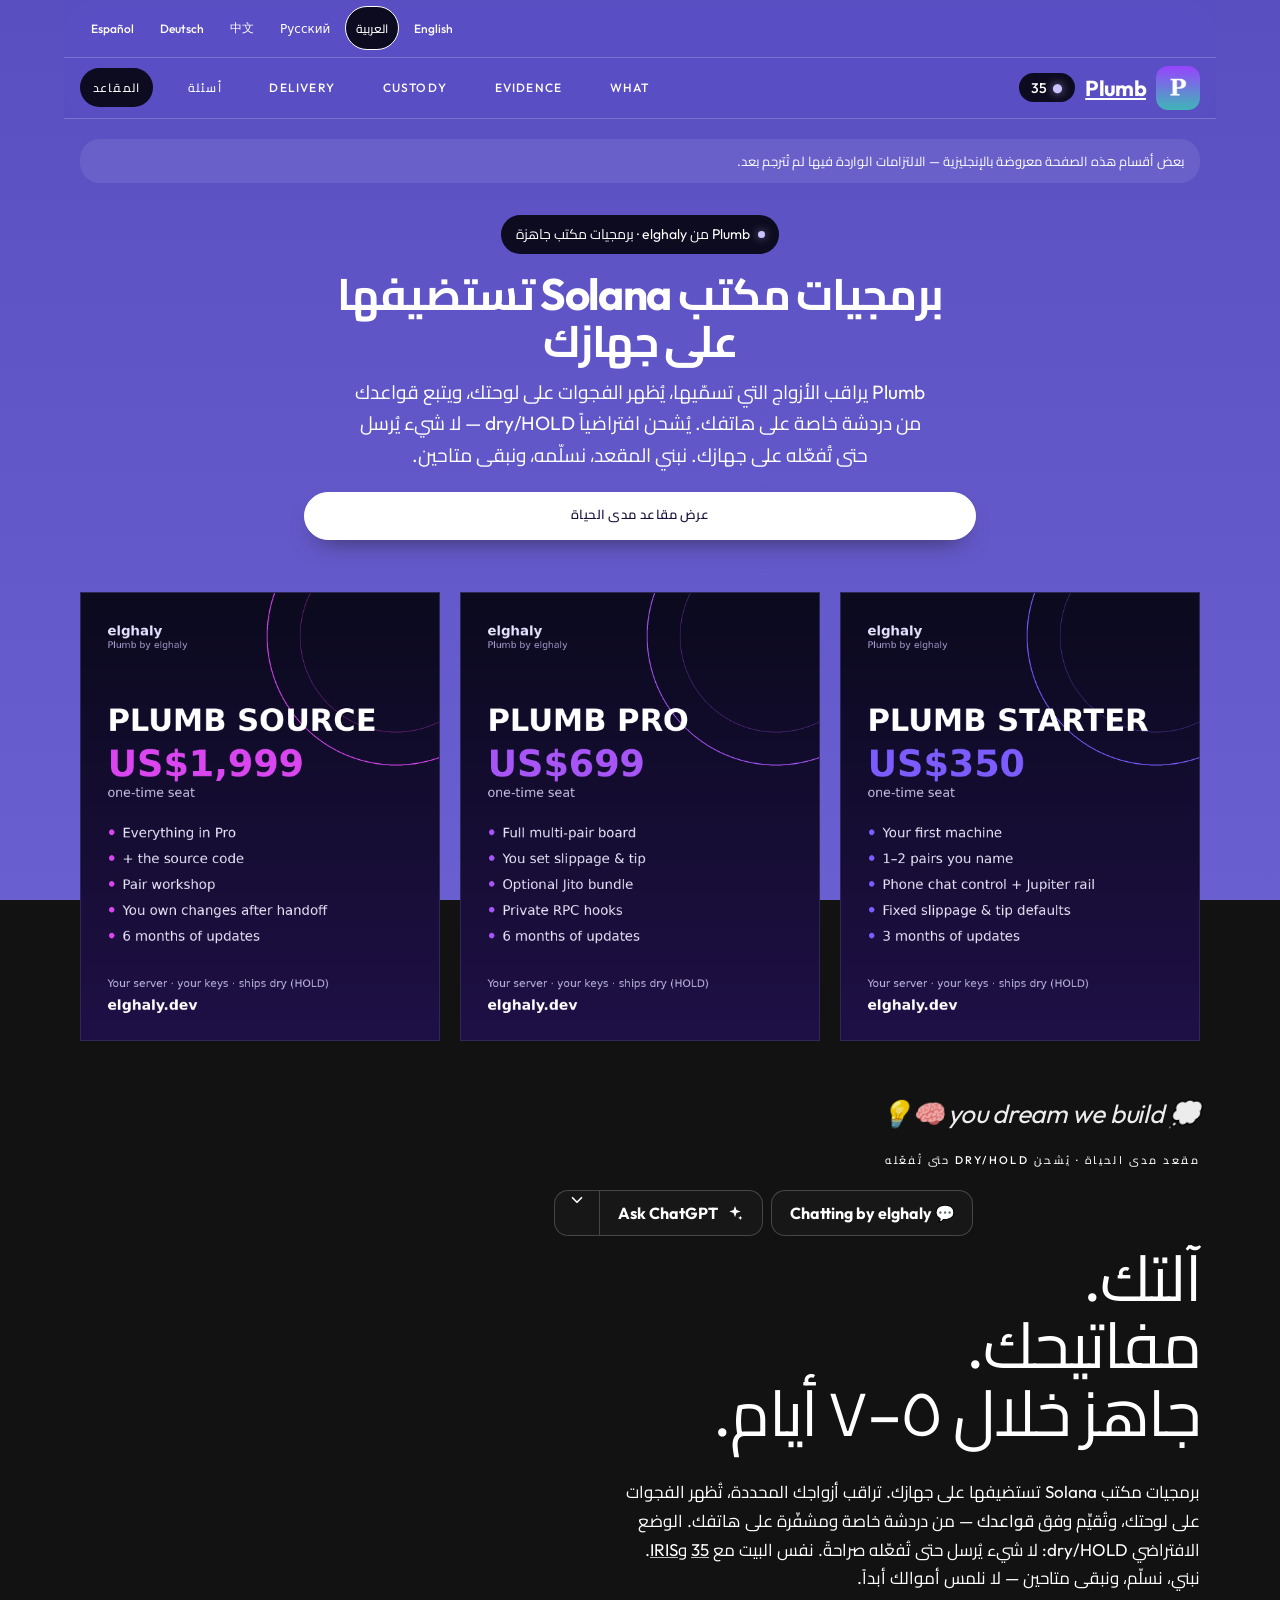
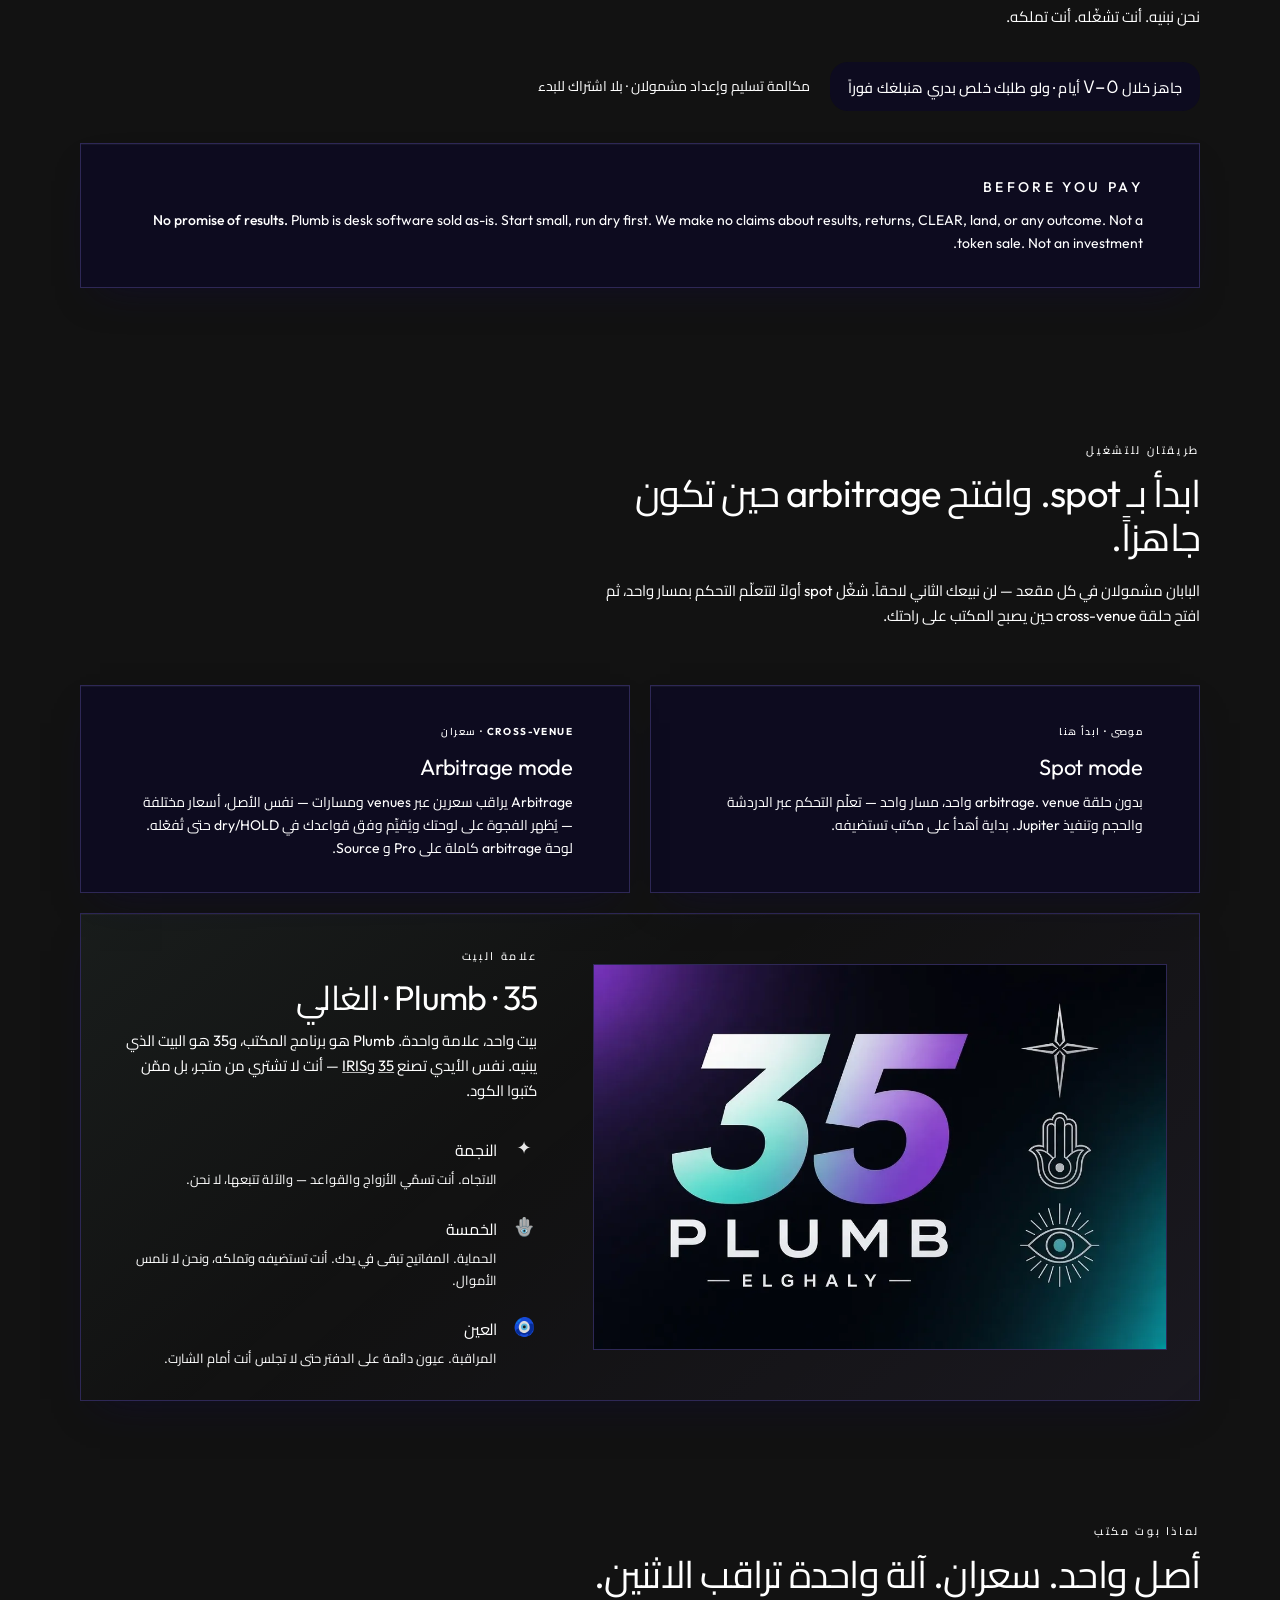
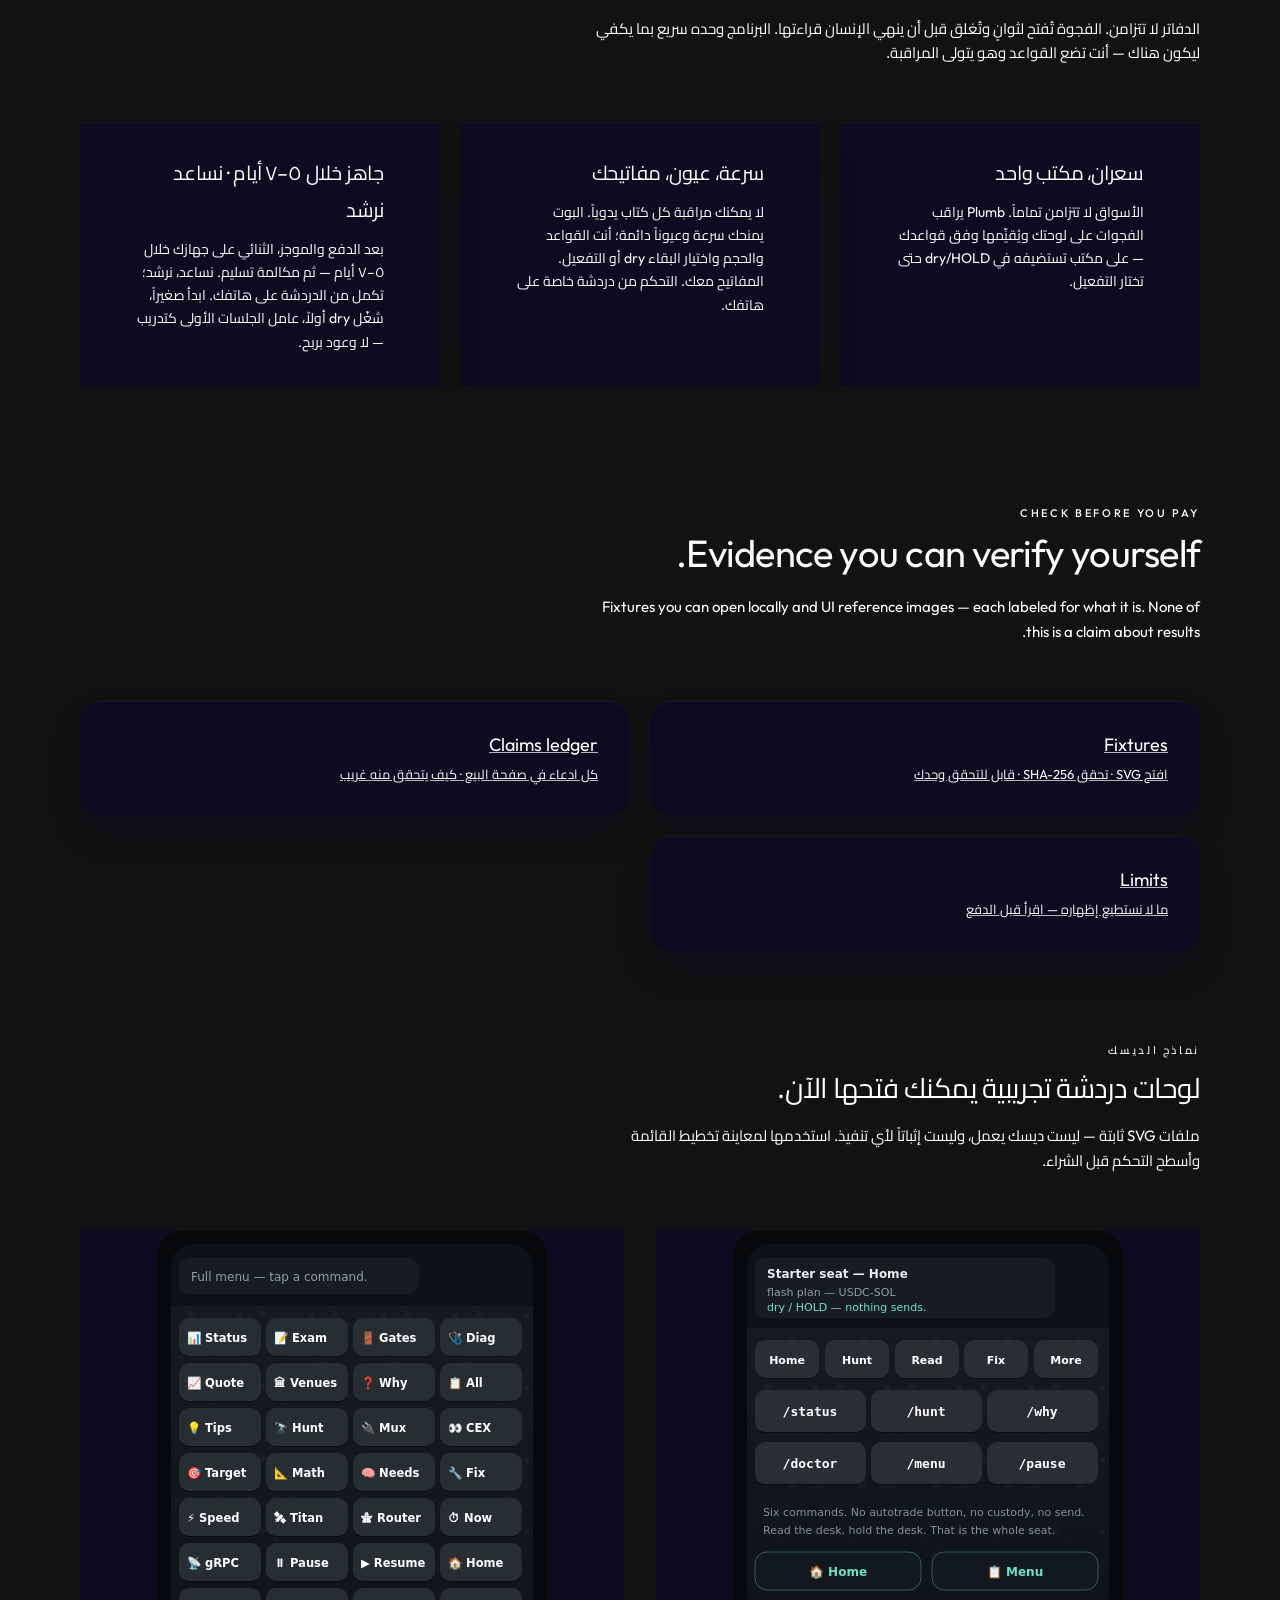
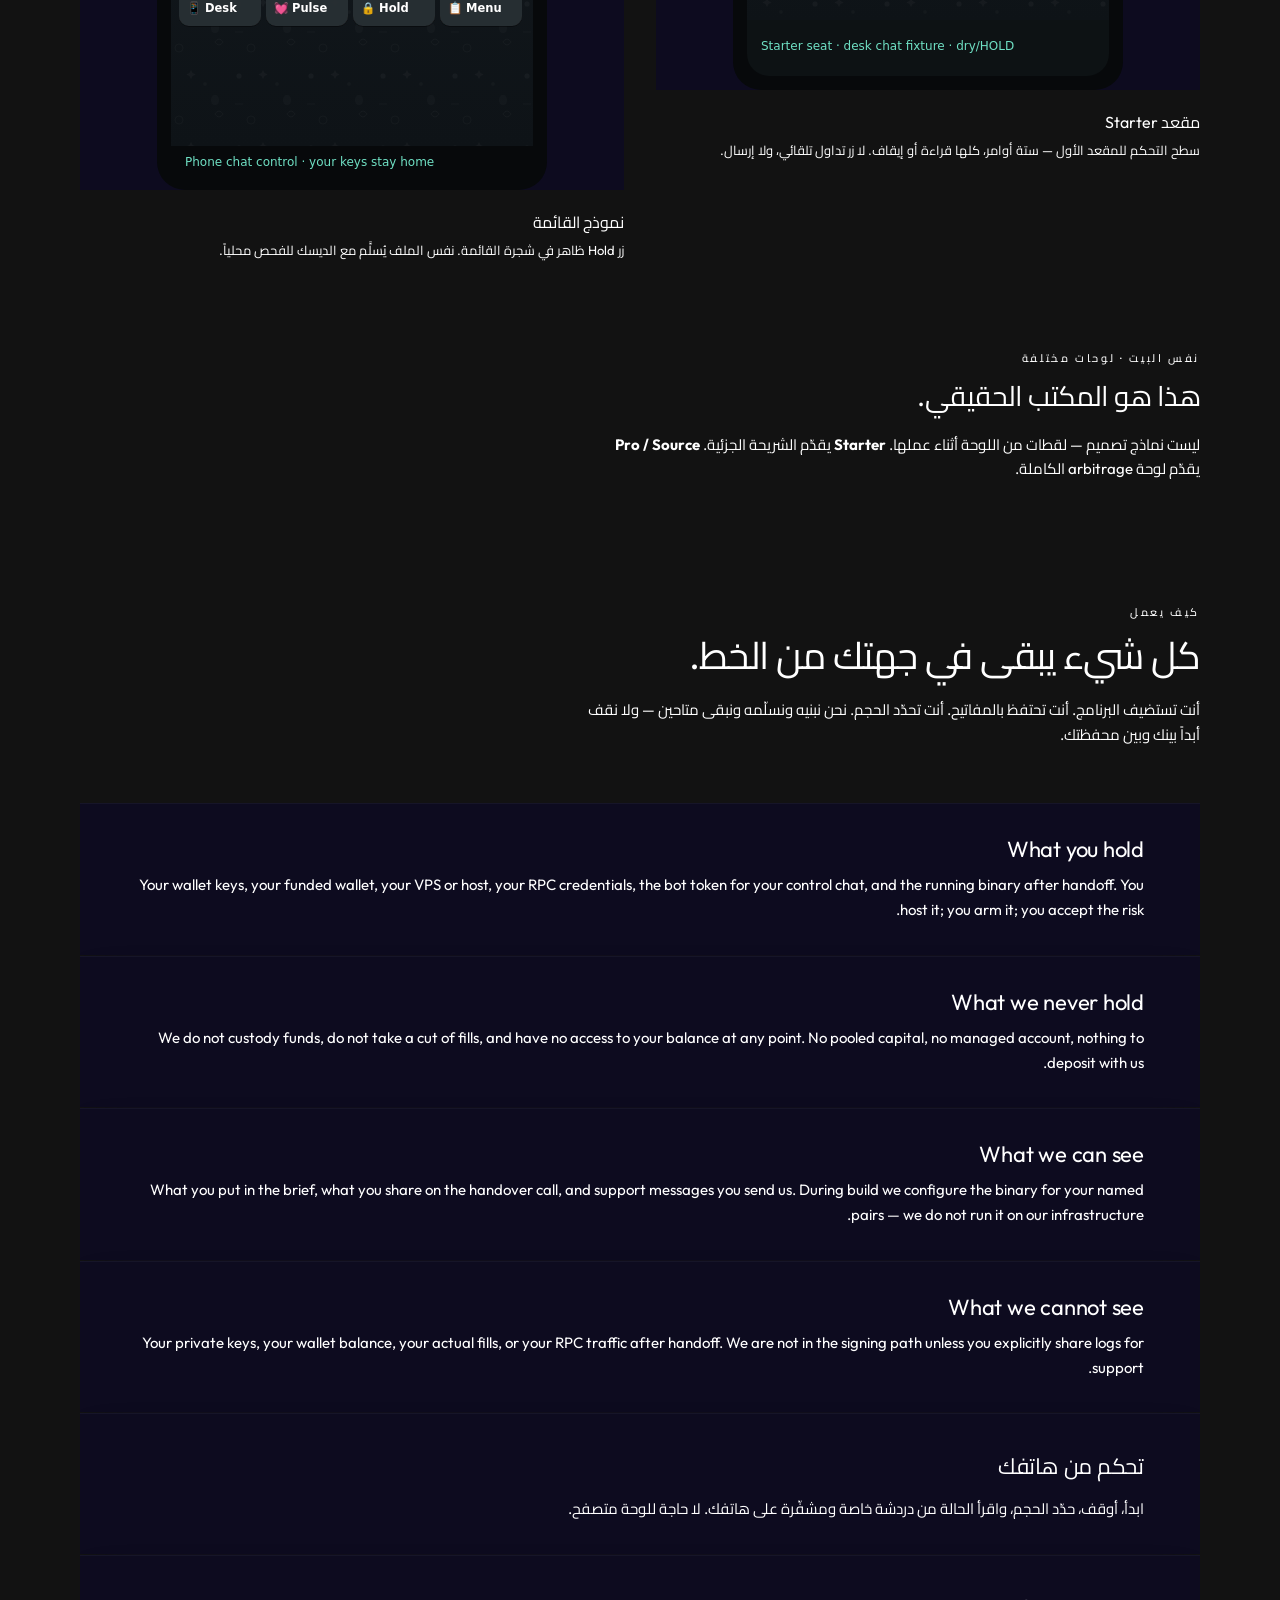
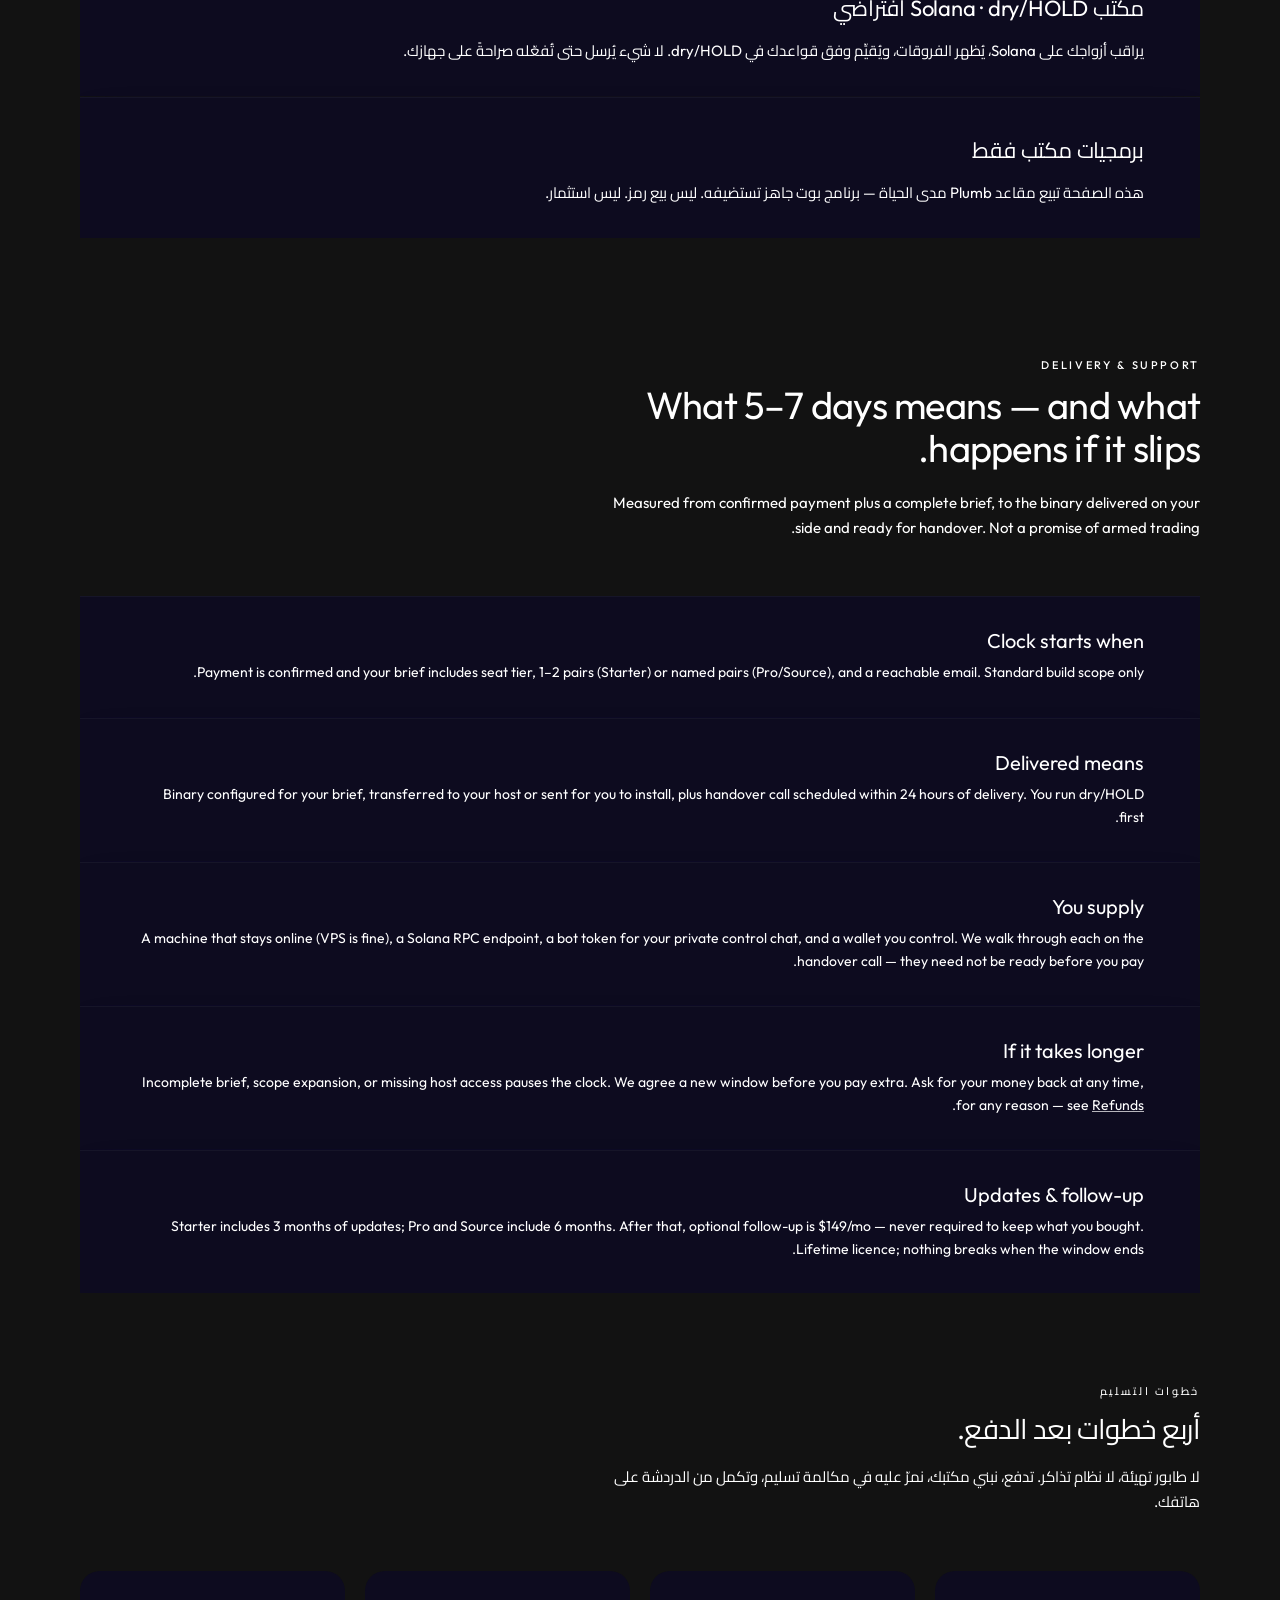
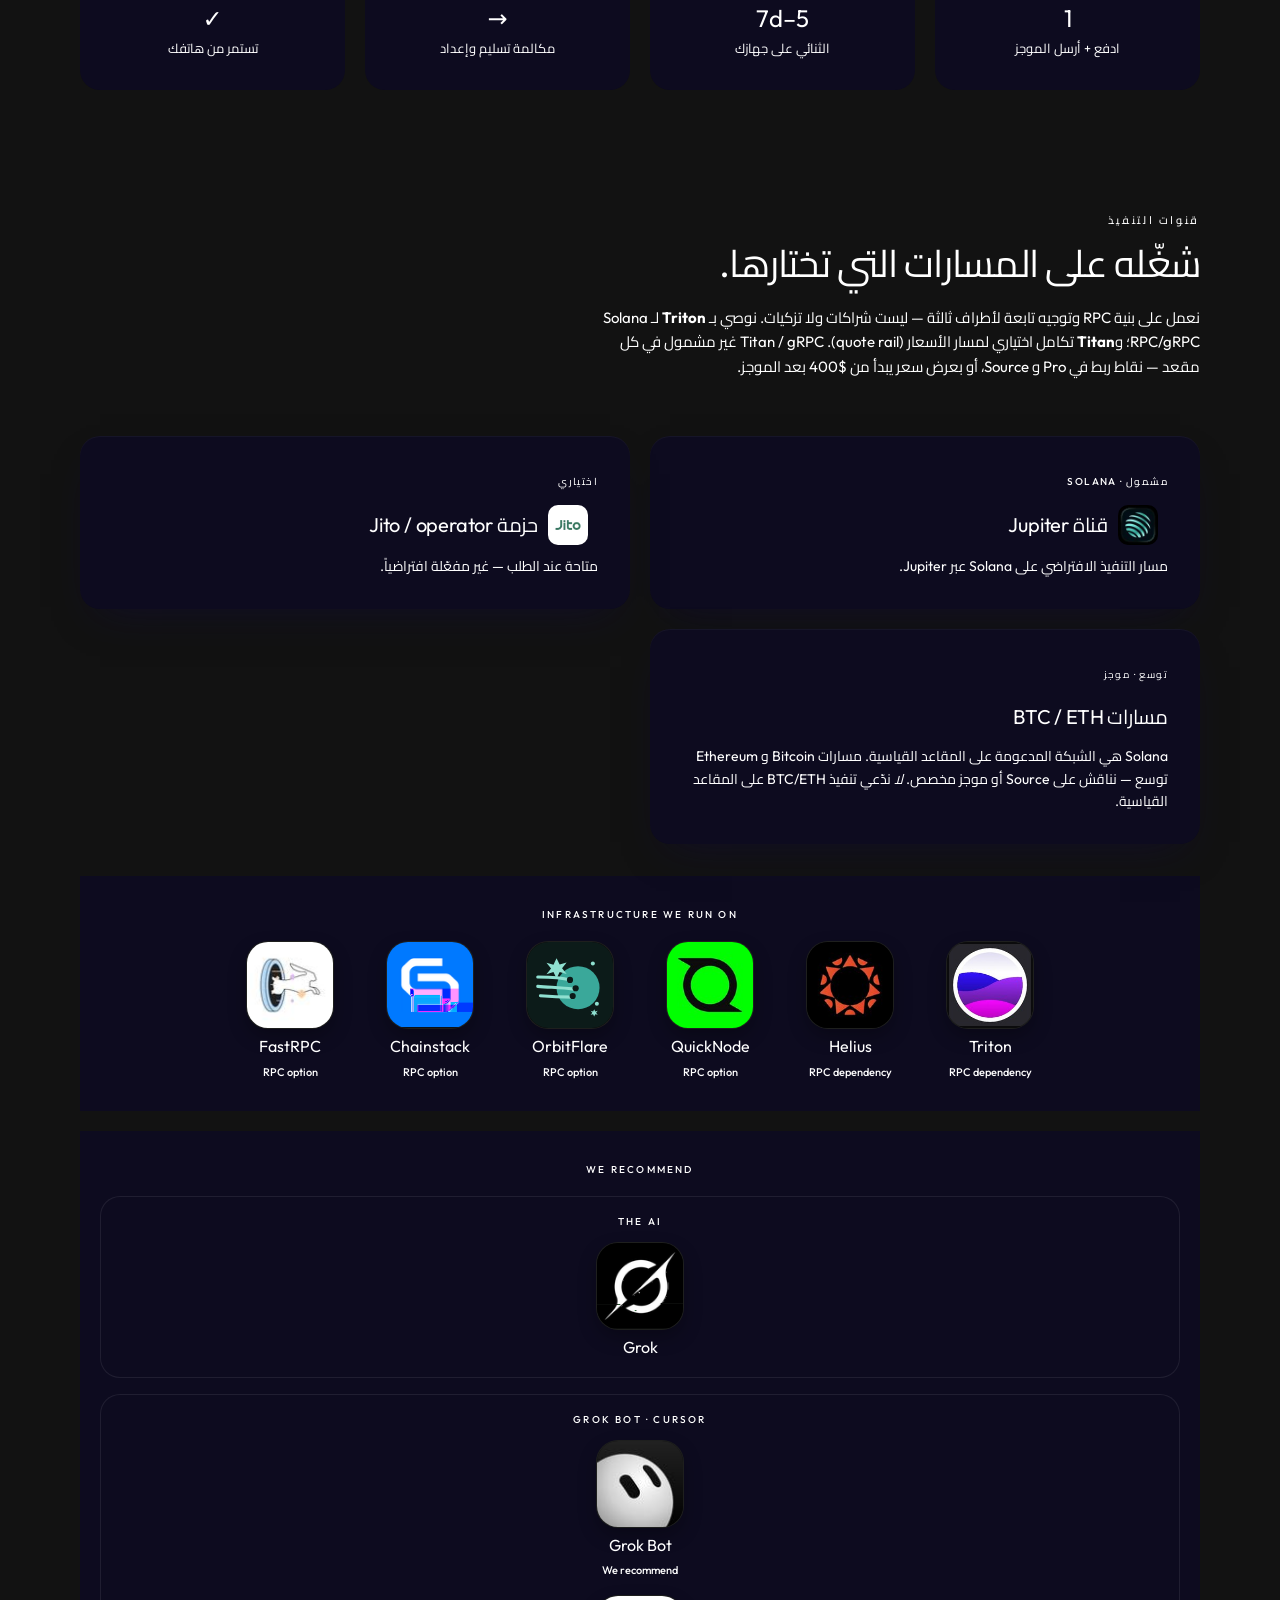
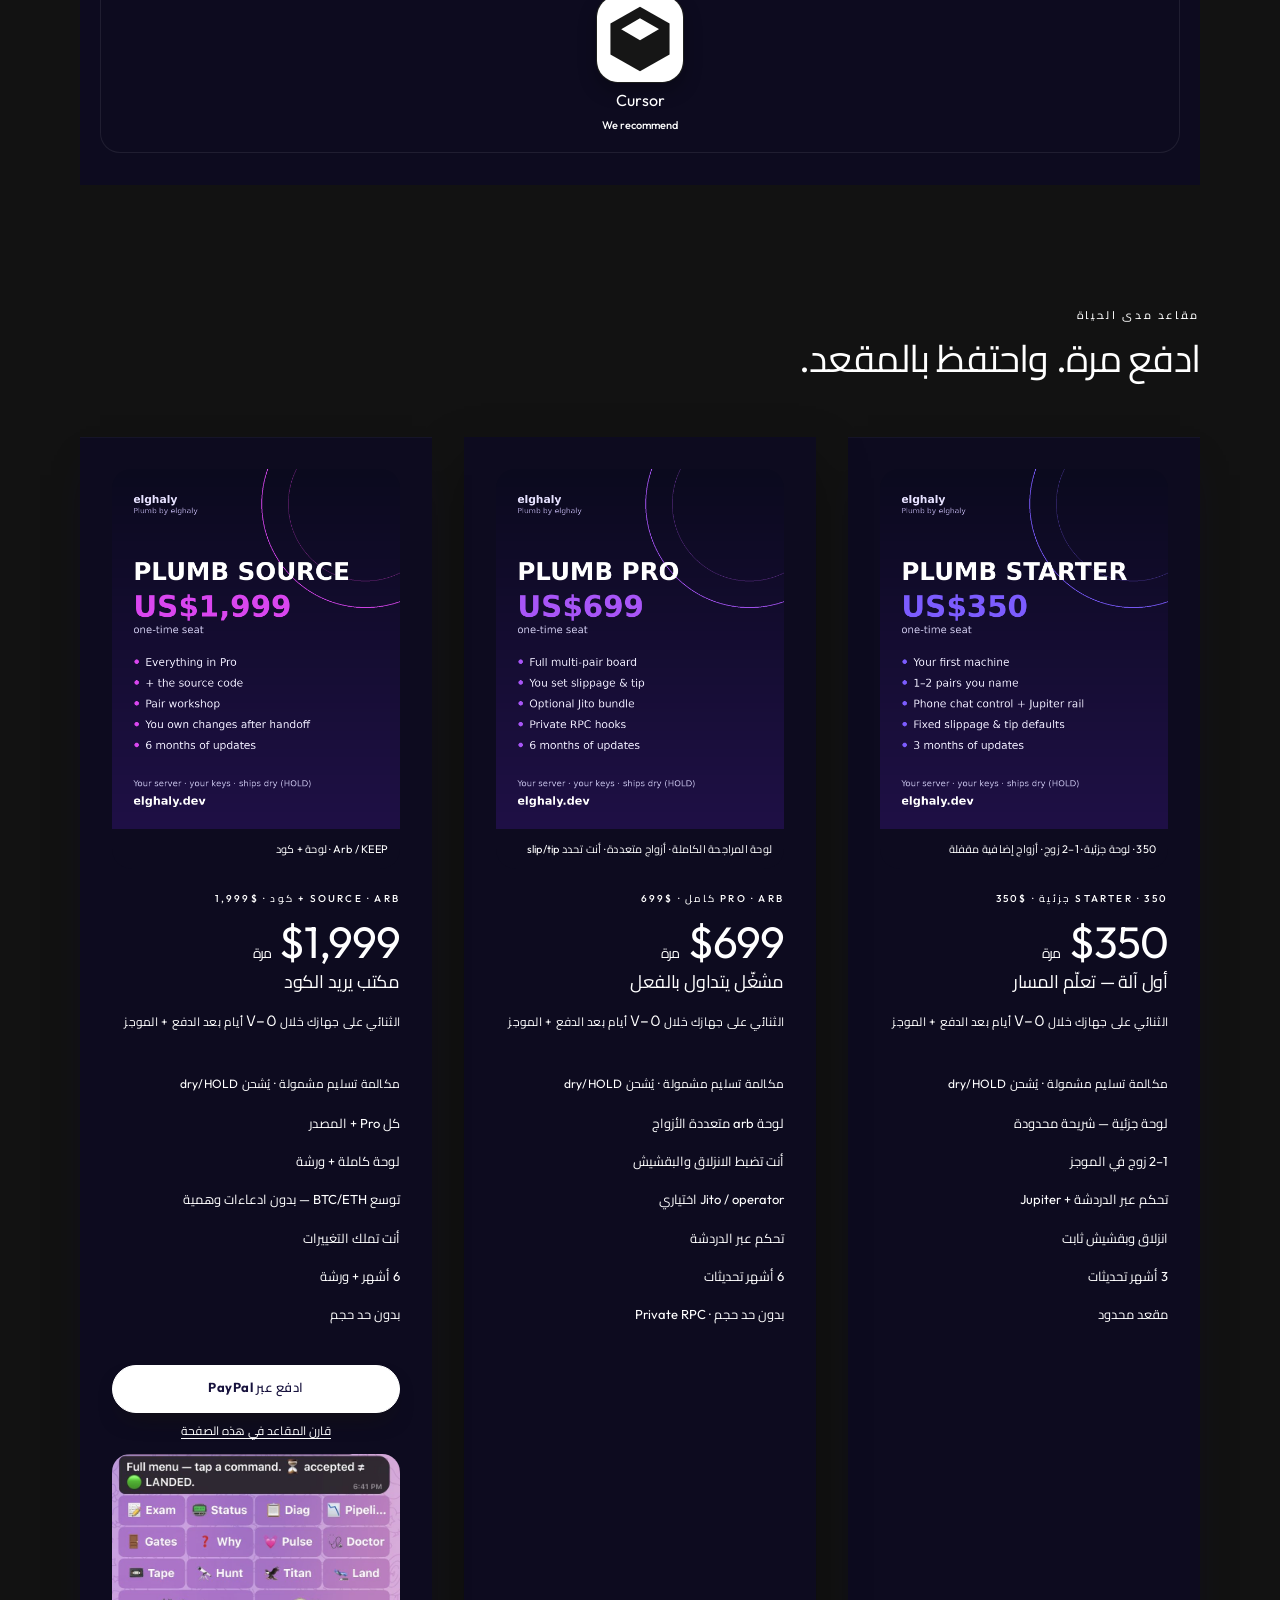
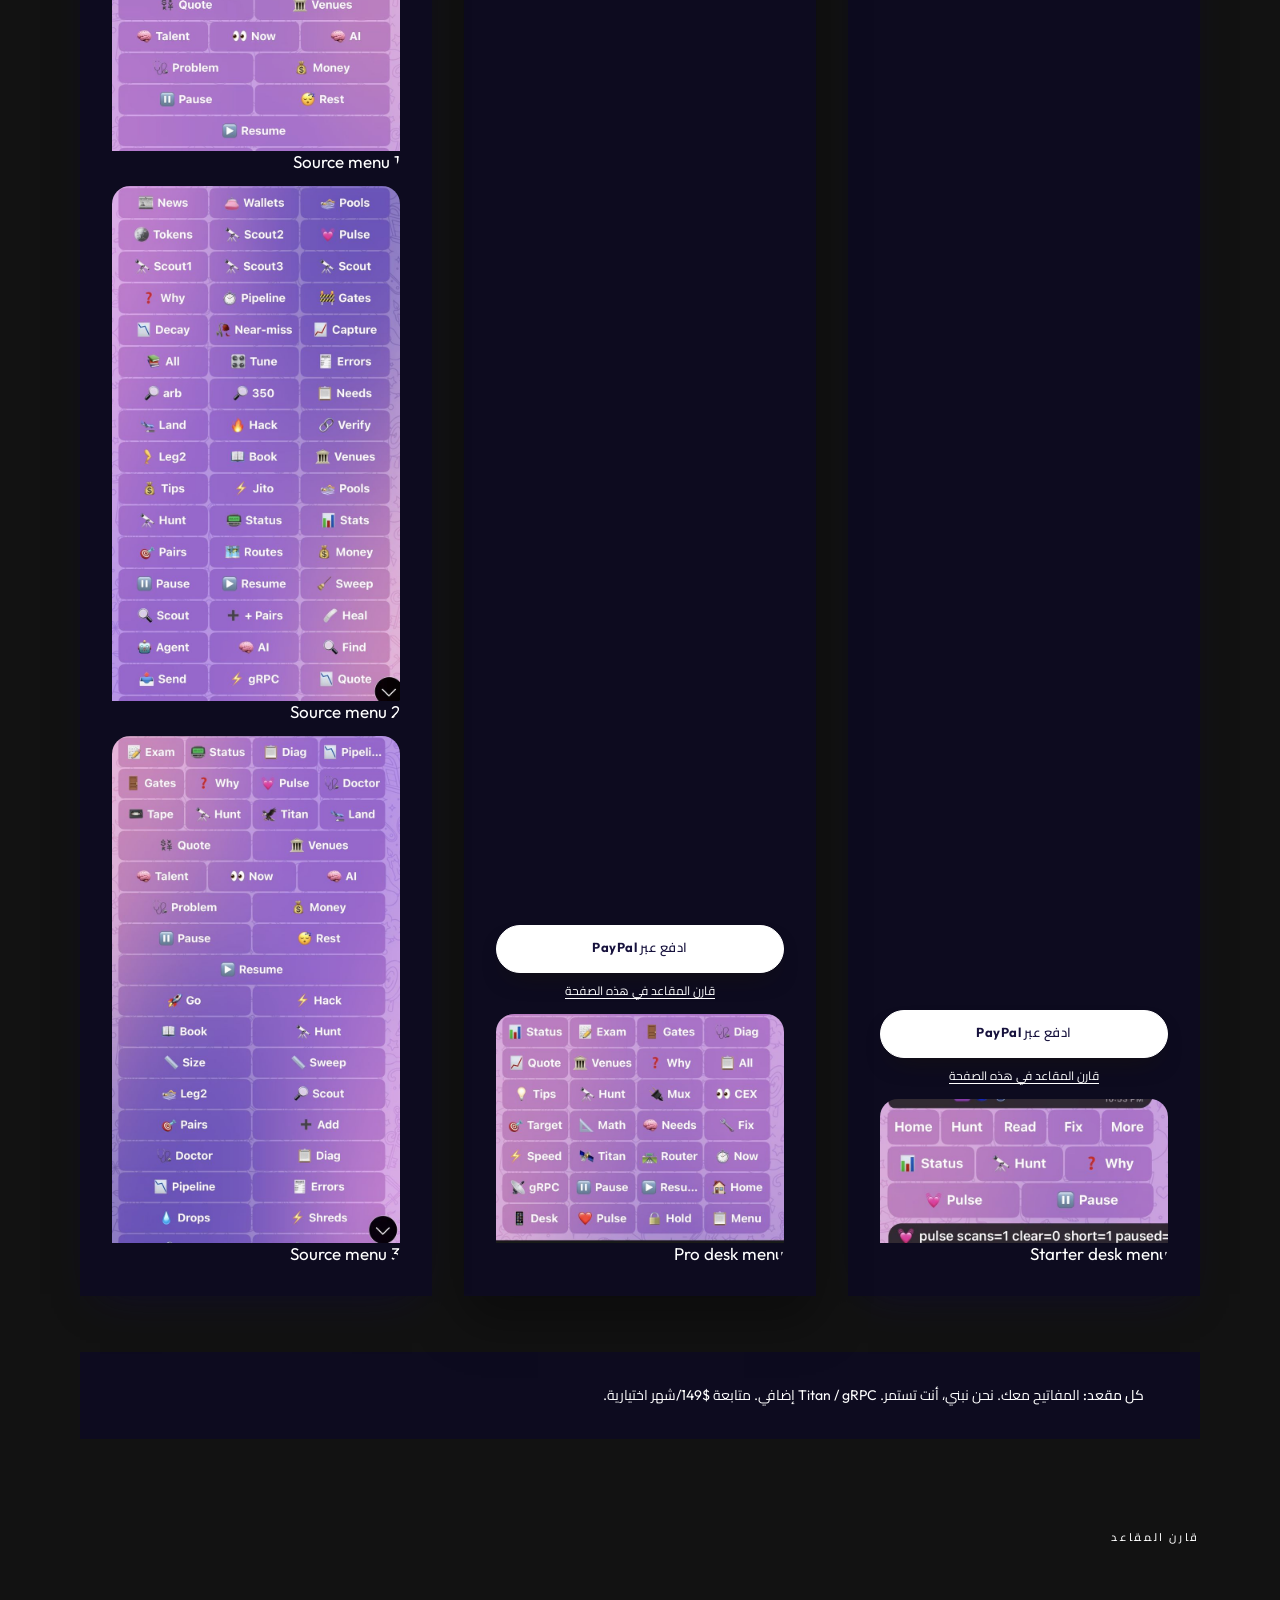
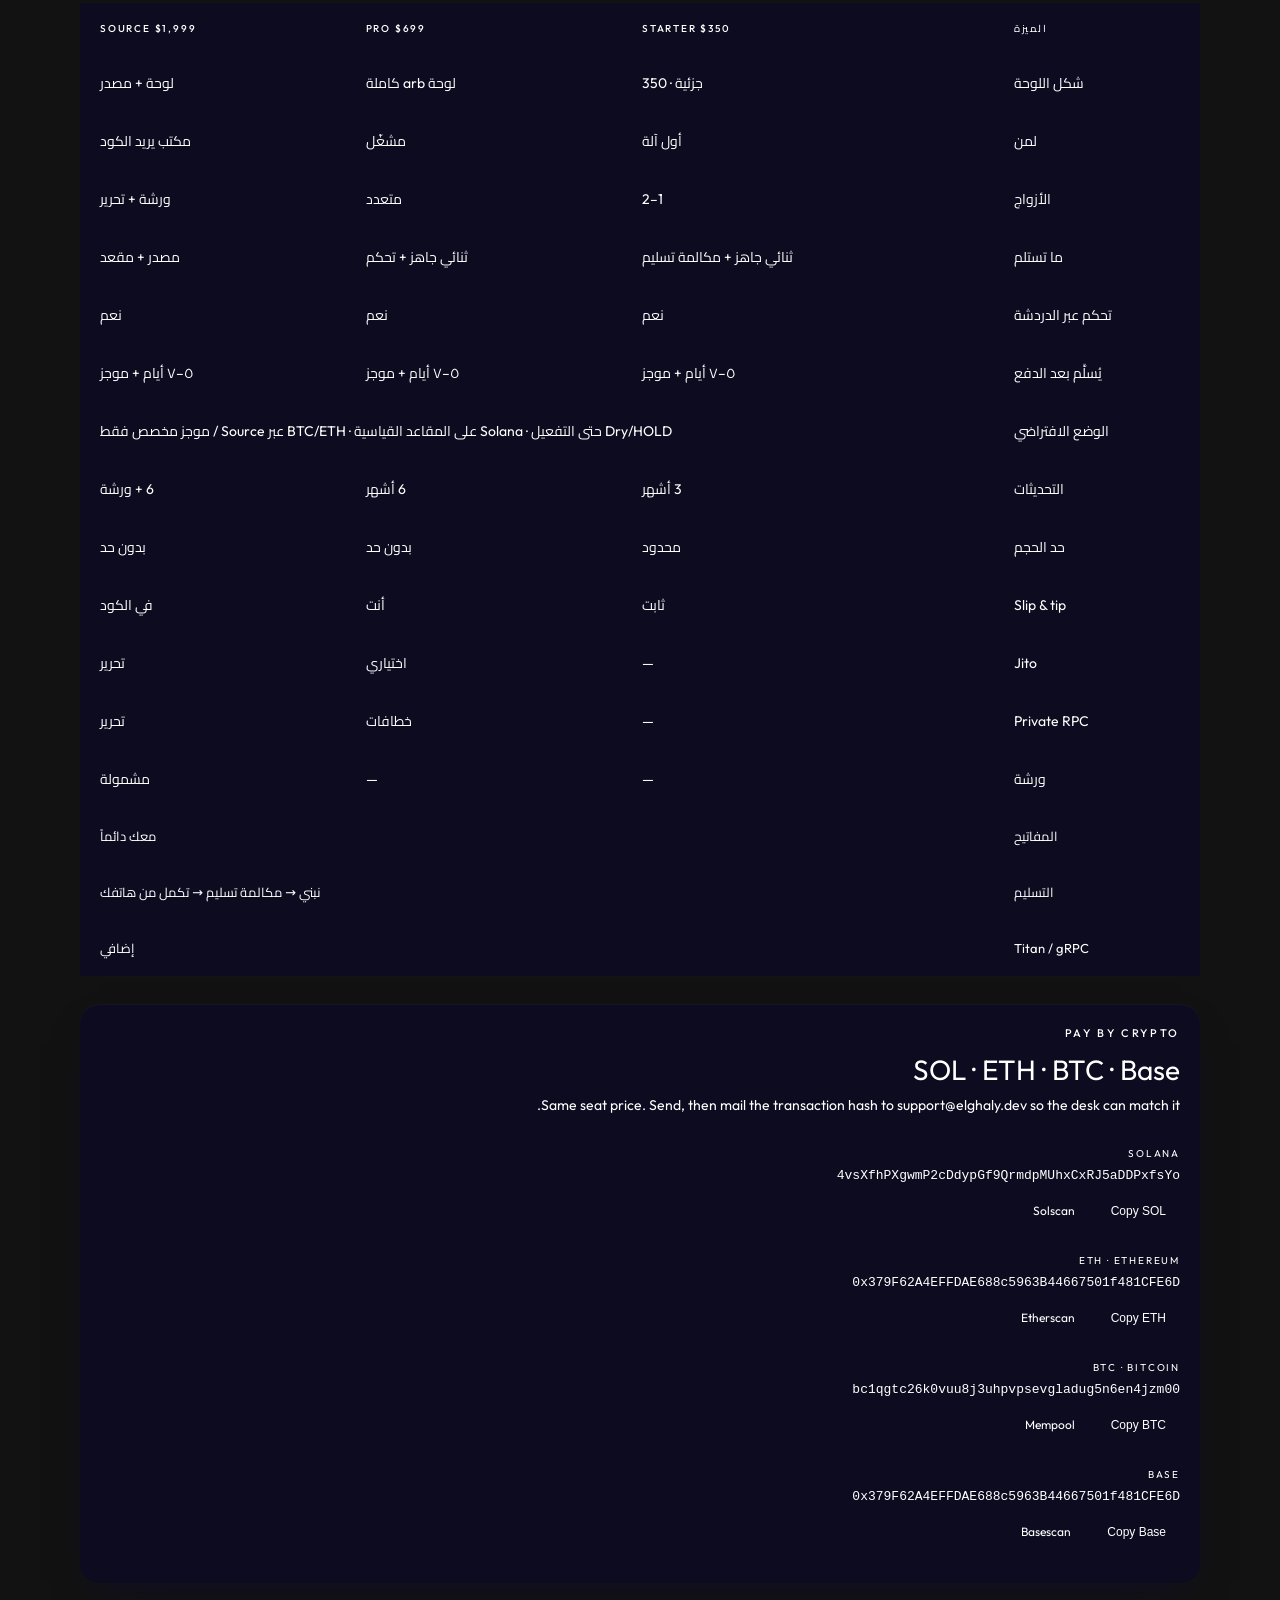
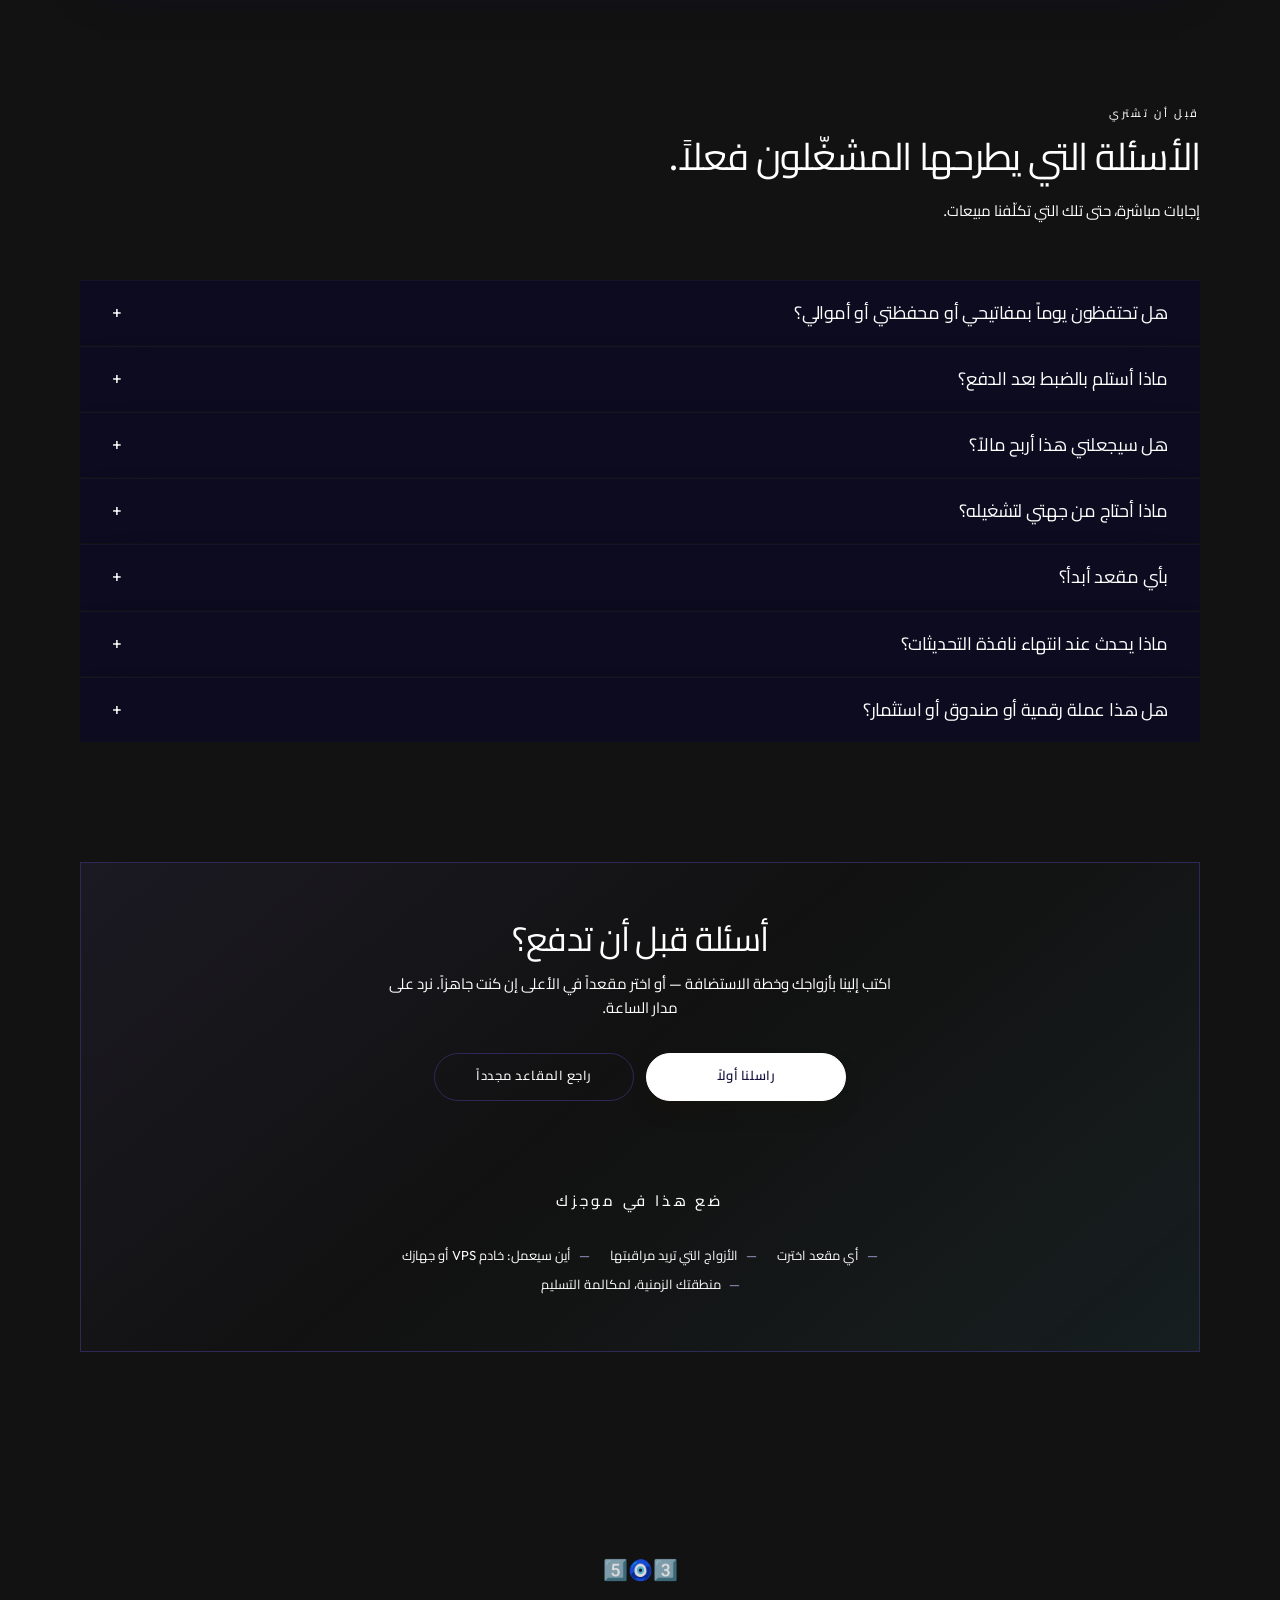
==== commit 398ed8f3: "merge: integrate main into PR #48 (page-menu, on-site seats, contact) - Resolve conflicts: keep main" ====
--- a/ar/index.html
+++ b/ar/index.html
@@ -93,7 +93,7 @@
      "price": "350",
      "priceCurrency": "USD",
      "description": "Partial pair board, 1–2 pairs, phone chat control and Jupiter rail, fixed slippage and tip defaults, 3 months of updates.",
-     "url": "https://plumb-shop.elghaly.dev/products/plumb-starter",
+     "url": "https://plumb-35.elghaly.dev/#seats",
      "availability": "https://schema.org/InStock"
     },
     {
@@ -102,7 +102,7 @@
      "price": "699",
      "priceCurrency": "USD",
      "description": "Full multi-pair arbitrage board, you set slippage and tip, optional Jito bundle, private RPC hooks, 6 months of updates.",
-     "url": "https://plumb-shop.elghaly.dev/products/plumb-pro",
+     "url": "https://plumb-35.elghaly.dev/#seats",
      "availability": "https://schema.org/InStock"
     },
     {
@@ -111,7 +111,7 @@
      "price": "1999",
      "priceCurrency": "USD",
      "description": "Everything in Pro plus the source code, pair workshop and 6 months of updates.",
-     "url": "https://plumb-shop.elghaly.dev/products/plumb-source",
+     "url": "https://plumb-35.elghaly.dev/#seats",
      "availability": "https://schema.org/InStock"
     }
    ]
@@ -242,6 +242,7 @@
     <p class="flagship brand-lock">💭 you dream we build 🧠💡</p>
     <div class="hero-copy">
       <p class="eyebrow" id="heroEyebrow">Lifetime seat · ships dry · HOLD until you arm it</p>
+      <div class="page-menu" data-page-menu style="display:flex;justify-content:flex-end;min-height:46px;margin:0 0 .5rem"></div>
       <h2 id="heroH1">Your machine.<br/>Your keys.<br/>Ready in 5–7 days.</h2>
       <p class="lede" id="heroLede">Self-hosted Solana desk software you run on your hardware. Watches your named pairs, surfaces gaps on your board, and evaluates against <strong>your</strong> rules — controlled from a private, encrypted chat on your phone. Default posture is dry/HOLD: nothing sends until you explicitly arm it. Same house as <a href="https://35.elghaly.dev">35</a> and <a href="https://iris-35.elghaly.dev">IRIS</a>. We build, hand over, and stay reachable — we never touch your funds.</p>
       <p class="pitch-line" id="heroPitch">We build it. You run it. You keep it.</p>
@@ -571,7 +572,7 @@
           <li>Capped seat</li>
         </ul>
         <a class="btn btn-primary" id="s1btn" href="https://www.paypal.com/ncp/payment/JXKHLJSXT2C54">Pay with PayPal</a>
-        <a class="seat-alt" id="s1alt" href="https://plumb-shop.elghaly.dev/products/plumb-starter">or use the shop checkout</a>
+        <a class="seat-alt" id="s1alt" href="#seats">Compare seats on this page</a>
       </article>
       <article class="seat featured">
         <figure class="seat-preview">
@@ -592,7 +593,7 @@
           <li>No size cap from us · Private RPC hooks</li>
         </ul>
         <a class="btn btn-primary" id="s2btn" href="https://www.paypal.com/ncp/payment/JJH7ESJLLNWQW">Pay with PayPal</a>
-        <a class="seat-alt" id="s2alt" href="https://plumb-shop.elghaly.dev/products/plumb-pro">or use the shop checkout</a>
+        <a class="seat-alt" id="s2alt" href="#seats">Compare seats on this page</a>
       </article>
       <article class="seat">
         <figure class="seat-preview">
@@ -613,7 +614,7 @@
           <li>No size cap from us</li>
         </ul>
         <a class="btn btn-primary" id="s3btn" href="https://www.paypal.com/ncp/payment/LL669USVKY3T6">Pay with PayPal</a>
-        <a class="seat-alt" id="s3alt" href="https://plumb-shop.elghaly.dev/products/plumb-source">or use the shop checkout</a>
+        <a class="seat-alt" id="s3alt" href="#seats">Compare seats on this page</a>
       </article>
     </div>
 
@@ -738,7 +739,7 @@
     </div>
     <p class="love brand-lock">made by love ❤️</p>
     <p>elghaly, LLC</p>
-    <p class="addr" id="footAddr">Contact: <a href="mailto:support@elghaly.dev">support@elghaly.dev</a></p>
+    <p class="addr" id="footAddr">elghaly, LLC · Email first: <a href="mailto:support@elghaly.dev">support@elghaly.dev</a>. Calls only by appointment.</p>
     <p class="addr legal-links"><a href="https://elghaly.dev/about.html">About</a> · <a href="https://chatting.elghaly.dev">Chatting</a> · <a href="/refunds/">Refunds</a> · <a href="https://elghaly.dev/delivery.html">Delivery</a> · <a href="https://elghaly.dev/terms.html">Terms</a> · <a href="https://elghaly.dev/privacy.html">Privacy</a></p>
     <p class="fine" id="fine">Plumb is desk software sold as-is, without warranty. We make no claims about results, returns, CLEAR, land, or any outcome. You host it, you hold the keys, you accept the risk. Not a token sale. Not an investment. <a href="refunds/">Refunds</a>.</p>
   <p class="lic-badges"><a href="https://creativecommons.org/licenses/by/4.0/" rel="license">© elghaly · CC BY 4.0</a> <a href="https://github.com/Alarm2024">Open source</a></p>
@@ -755,6 +756,7 @@
 </button>
 
 <script src="i18n.js"></script>
+<script src="/page-menu.js" defer></script>
 <script src="app.js" defer></script>
 </body>
 </html>
